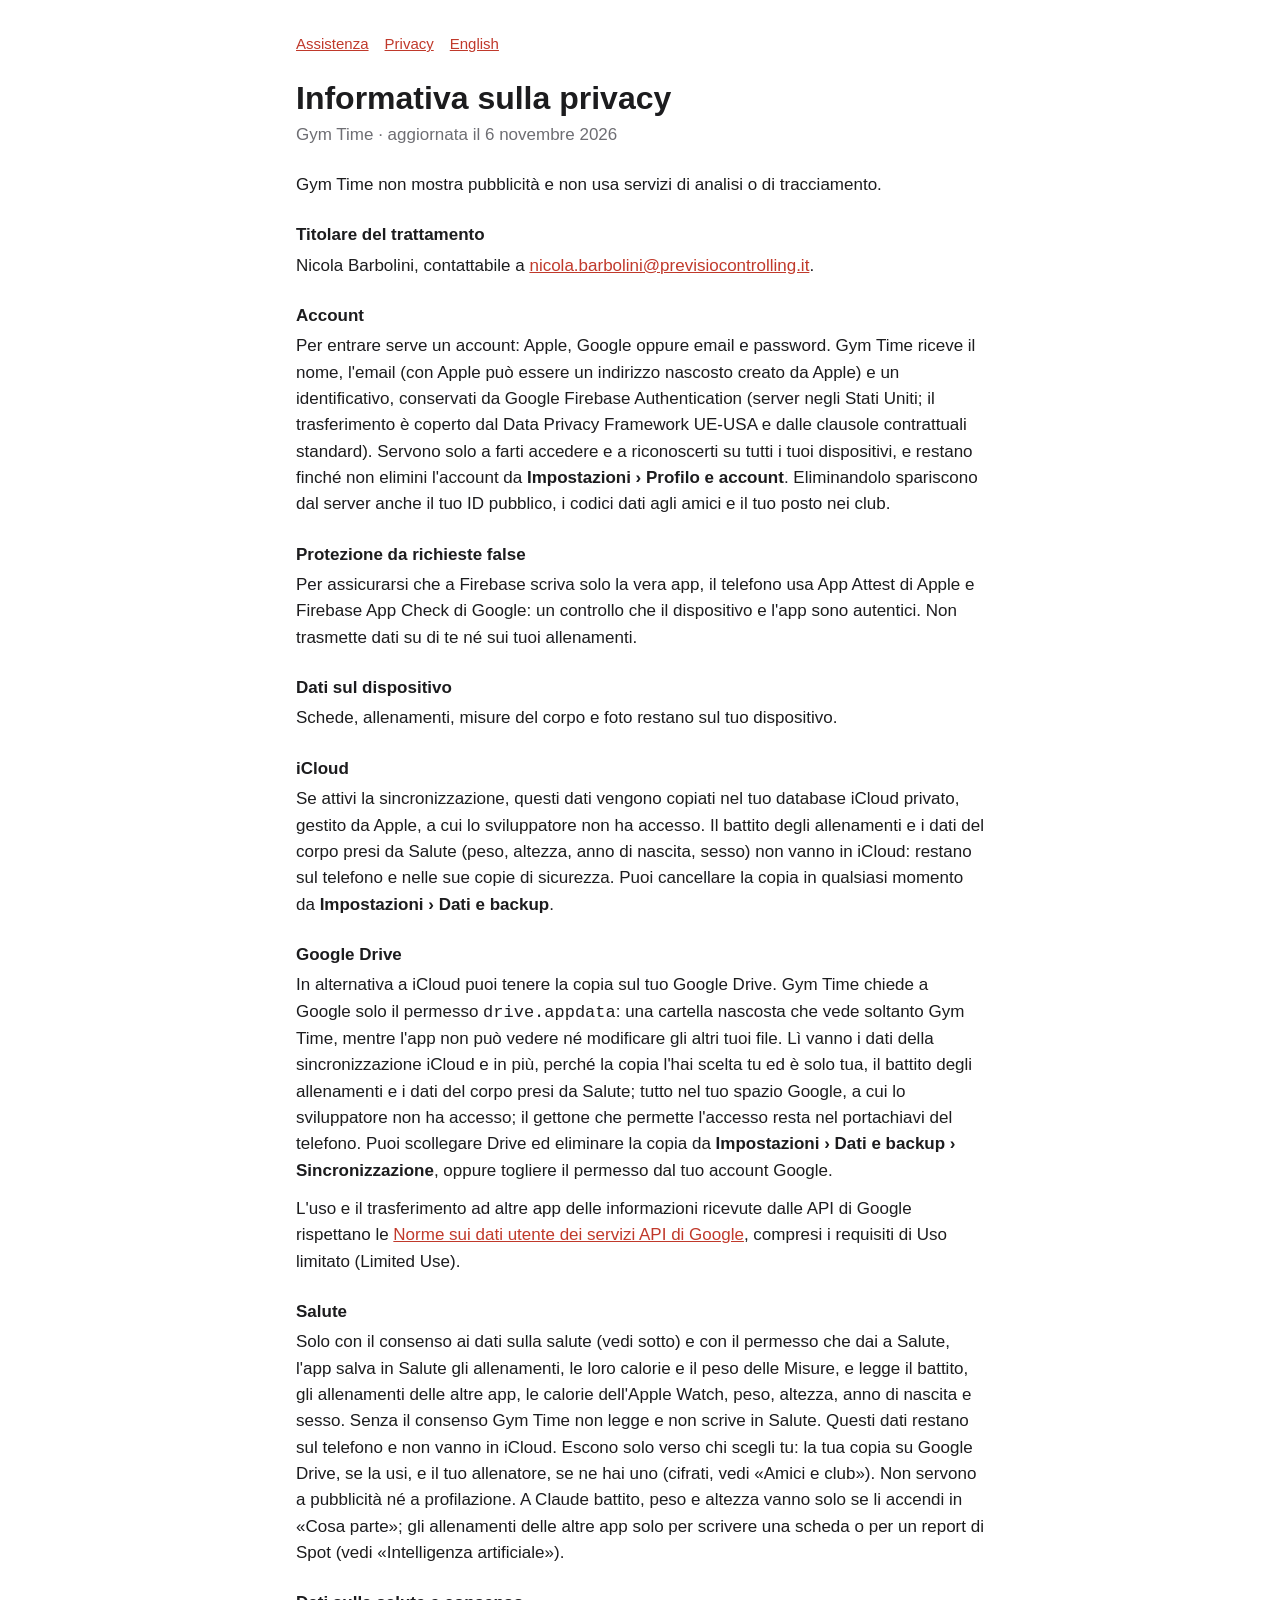
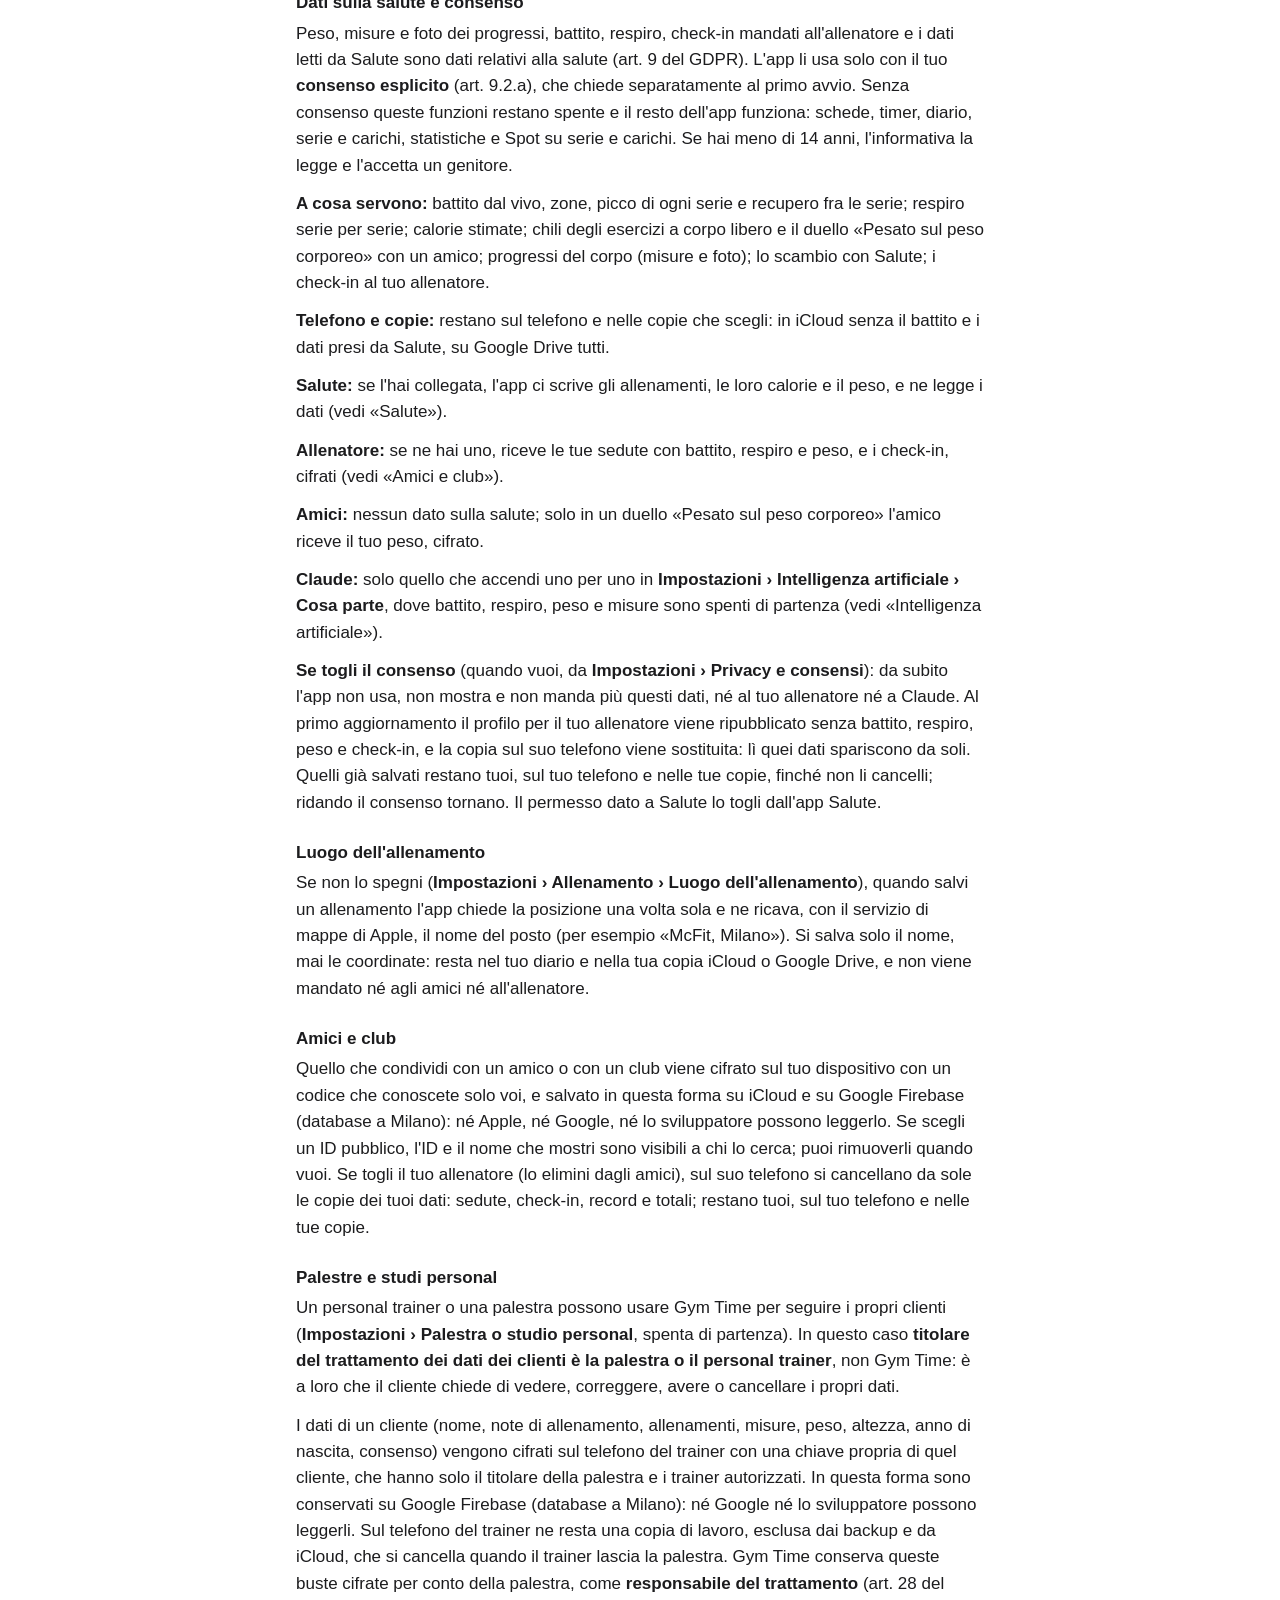
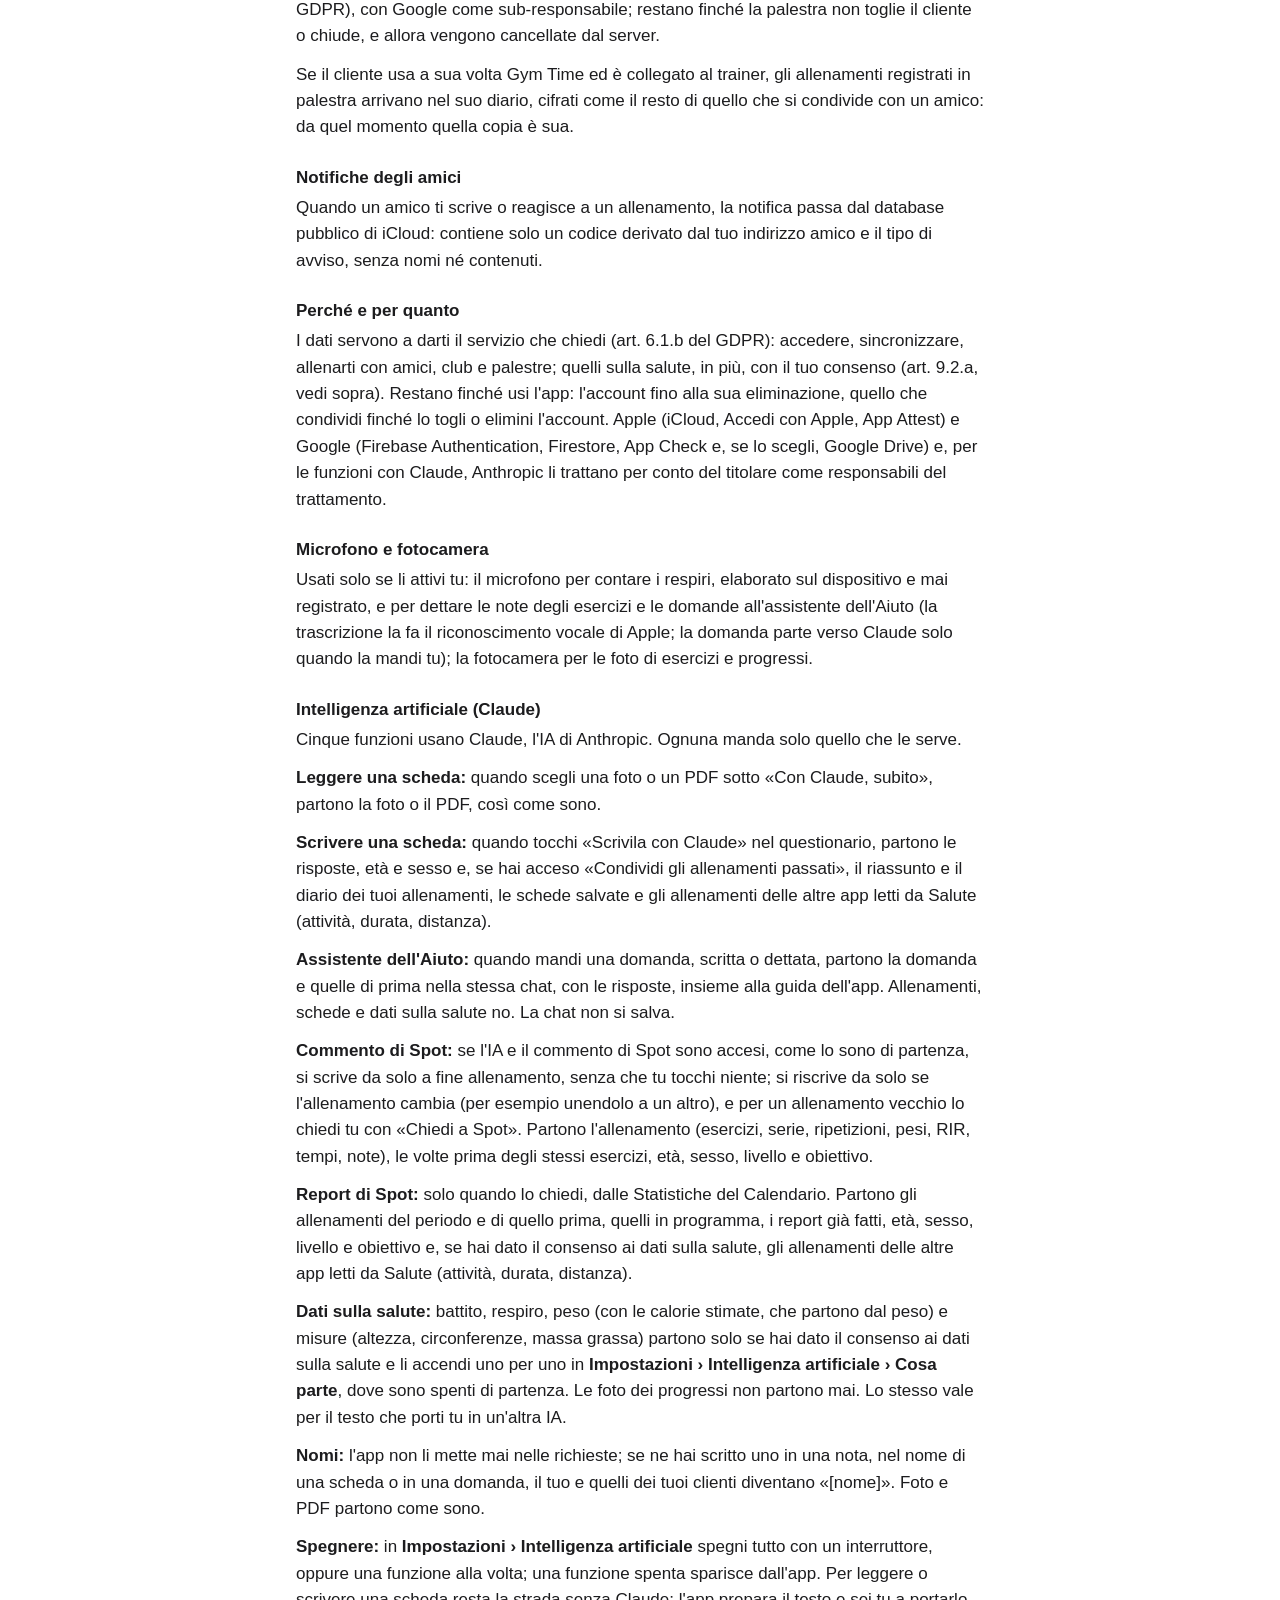
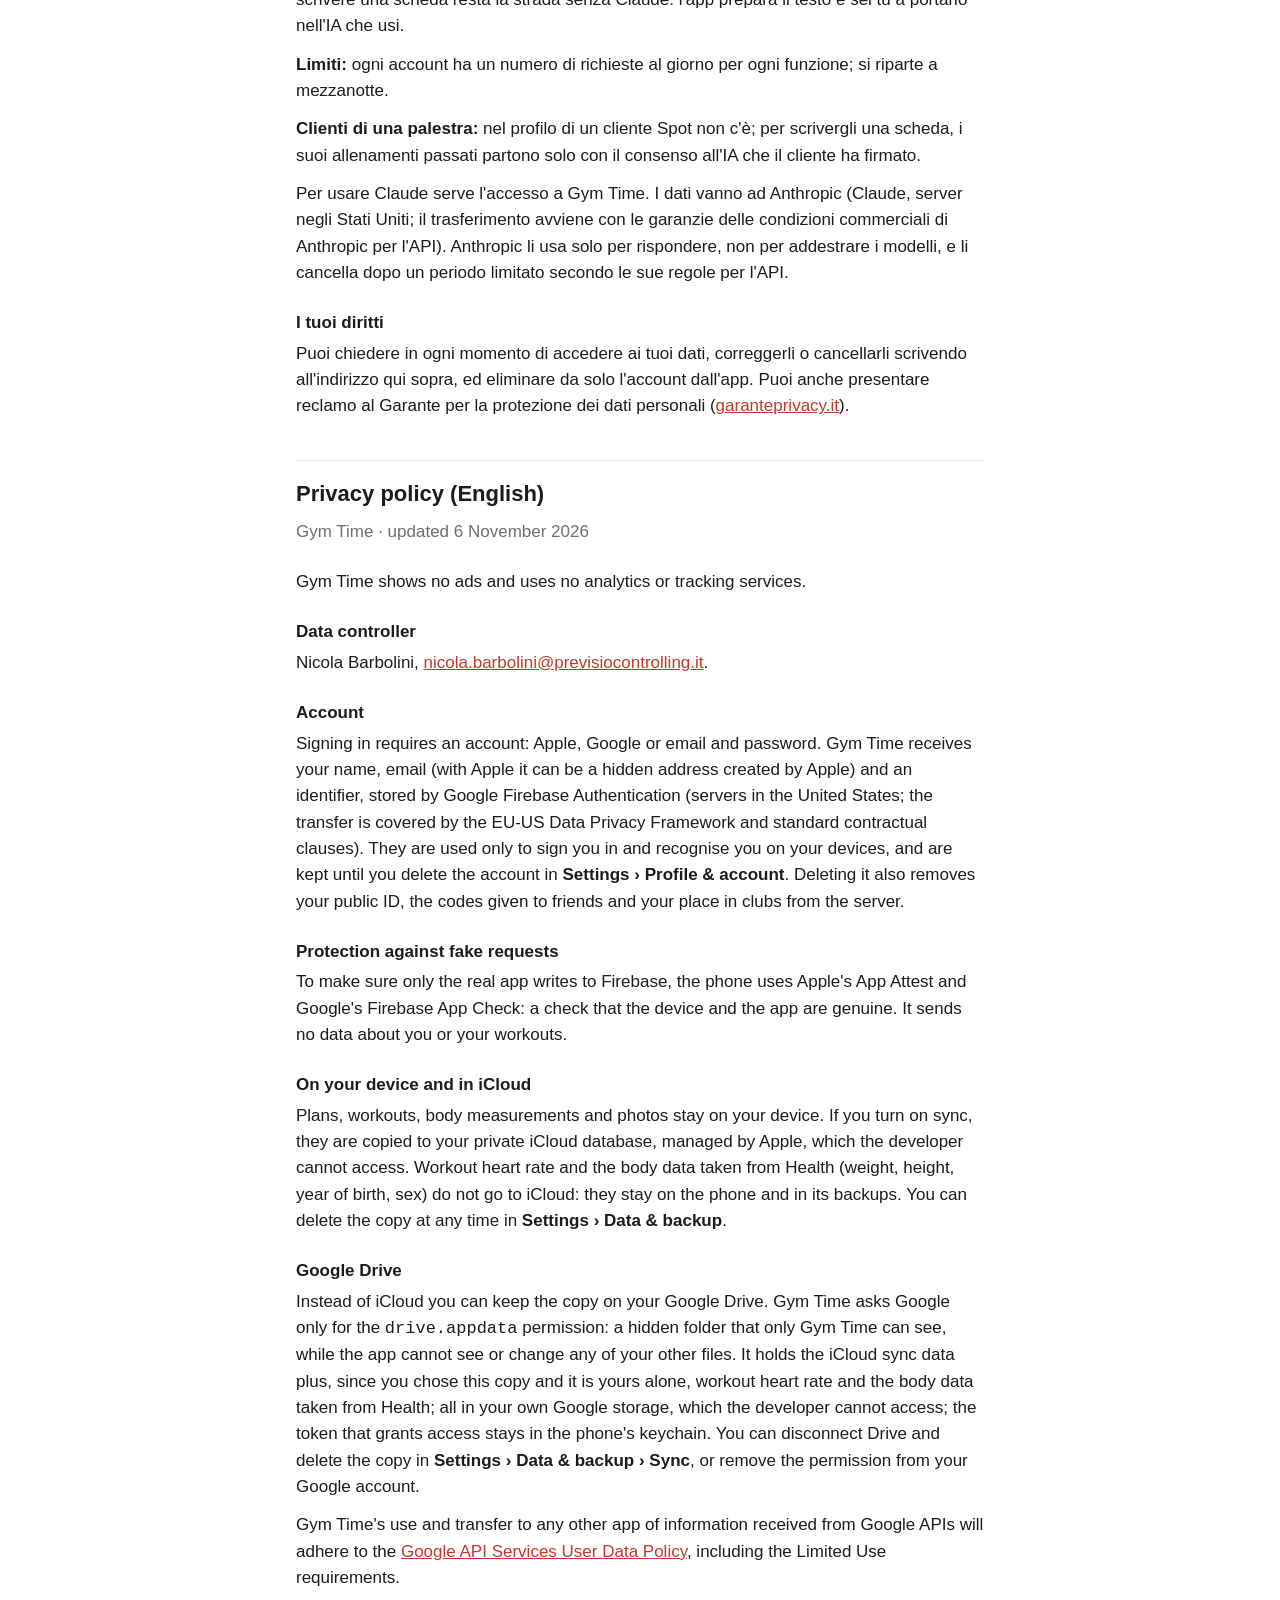
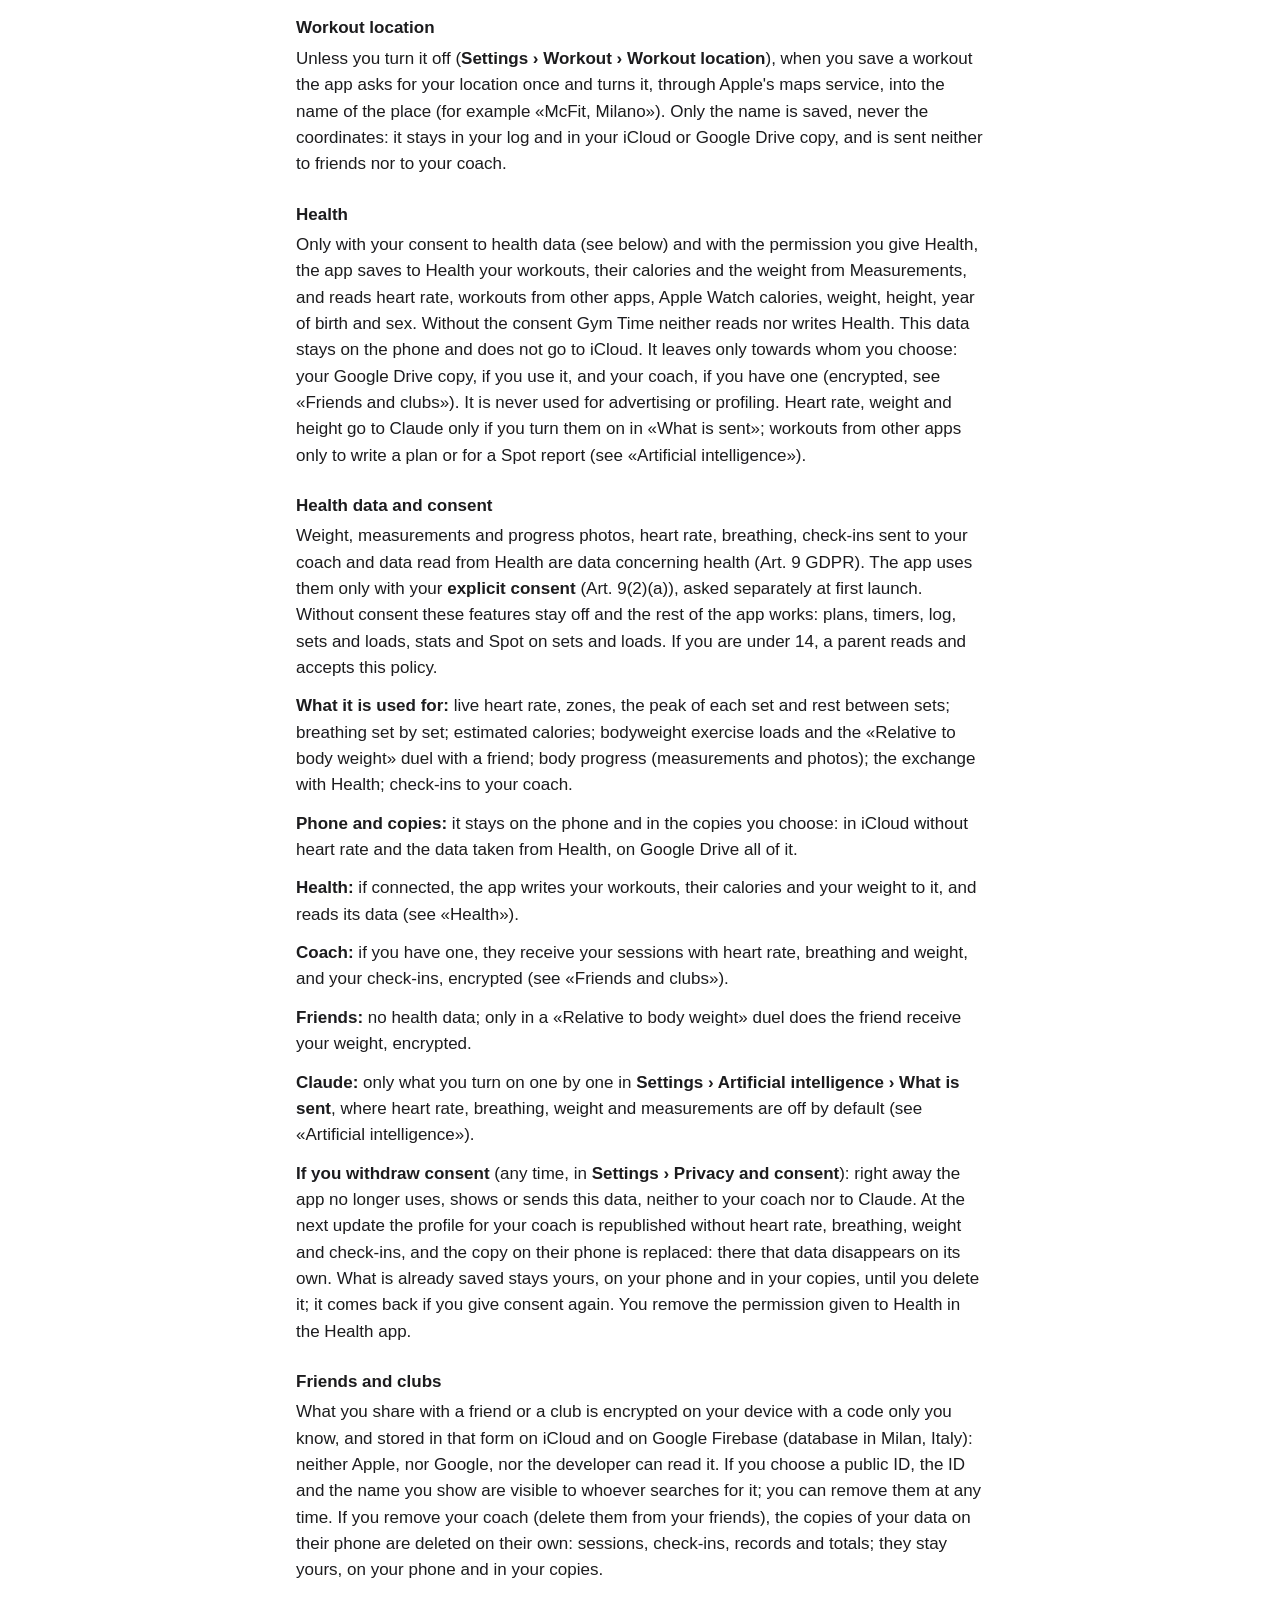
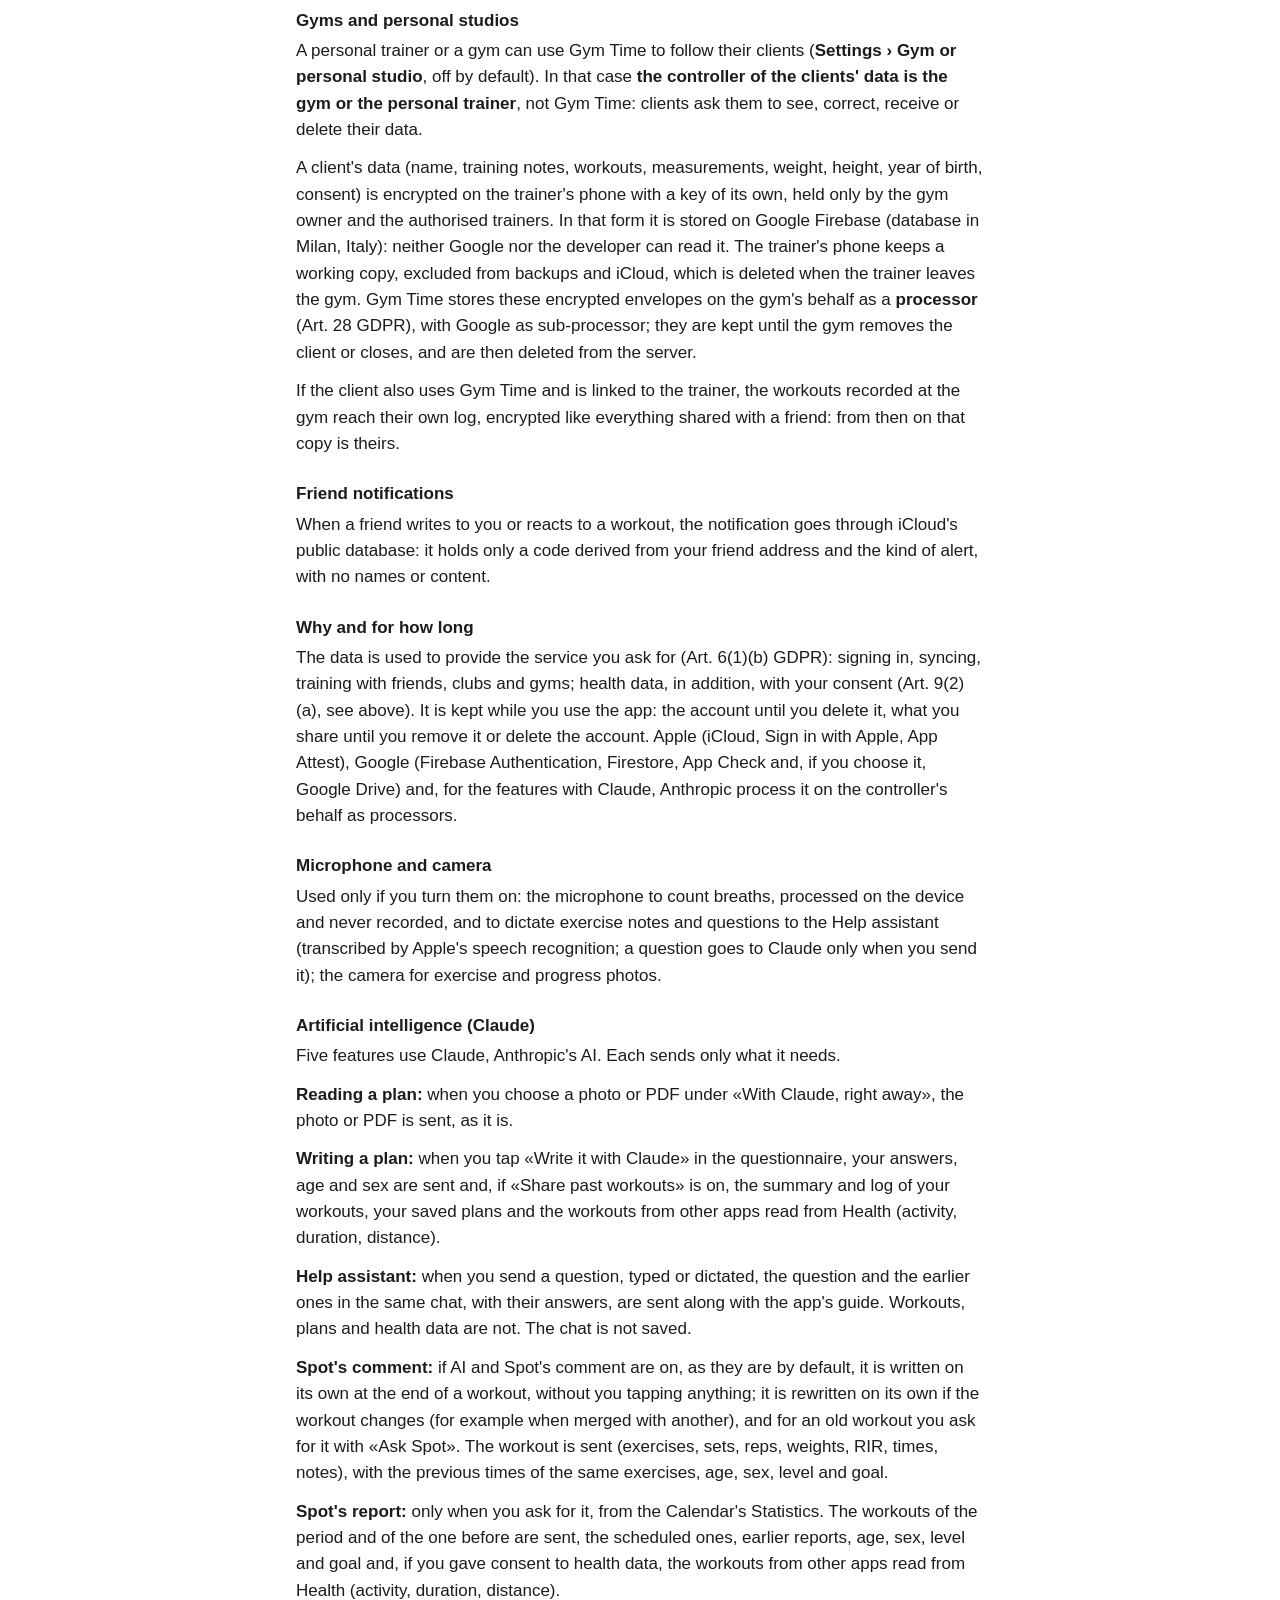
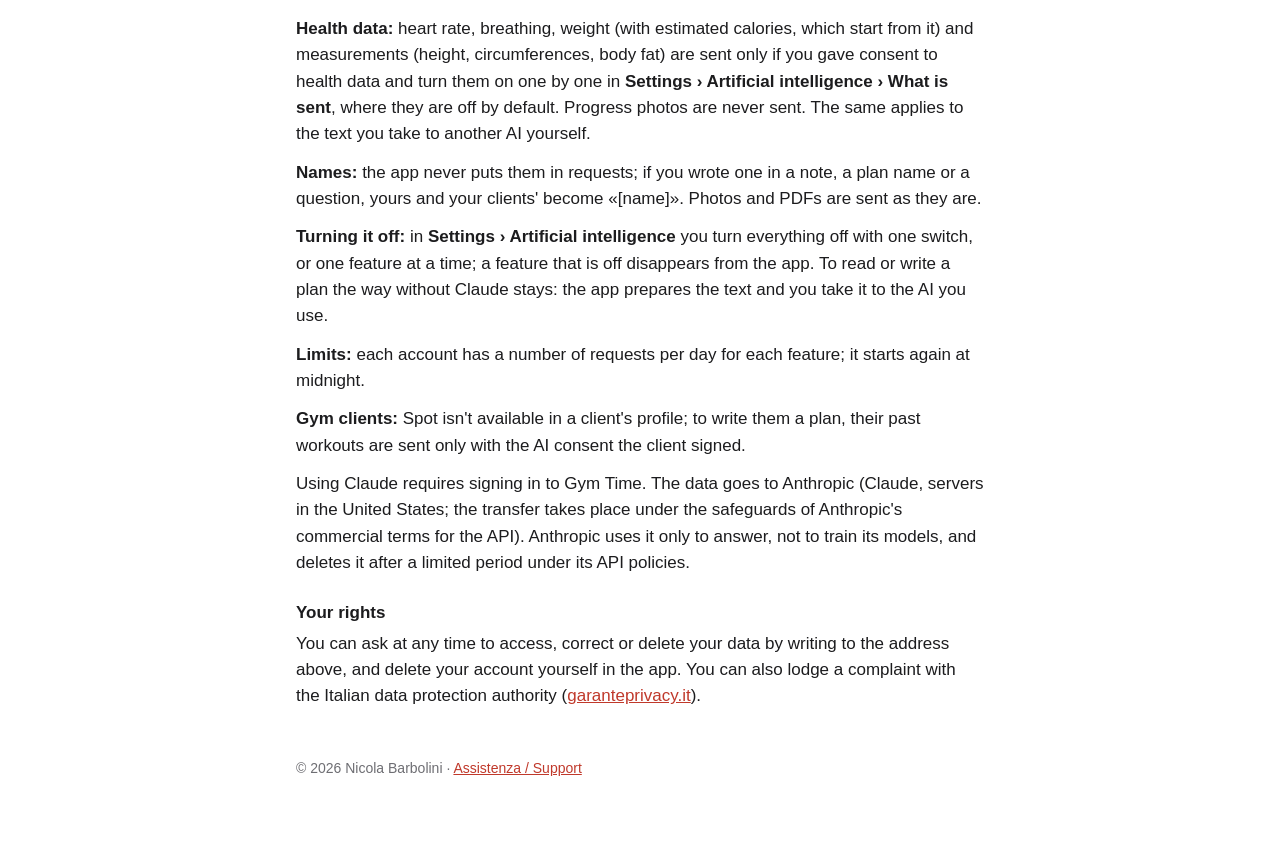
==== privacy.html @ 29469746 "Privacy e consensi chiari: a cosa servono i dati sulla salute, dove vanno, cosa si perde - Sotto «Ac" ====
<!doctype html>
<html lang="it">
<head>
<meta charset="utf-8">
<meta name="viewport" content="width=device-width, initial-scale=1">
<title>Gym Time · Privacy</title>
<link rel="stylesheet" href="stile.css">
</head>
<body>
<main>
<nav><a href="index.html">Assistenza</a><a href="privacy.html">Privacy</a><a href="#english">English</a></nav>
<h1>Informativa sulla privacy</h1>
<p class="sotto">Gym Time · aggiornata il 6 novembre 2026</p>

<p>Gym Time non mostra pubblicità e non usa servizi di analisi o di tracciamento.</p>

<h3>Titolare del trattamento</h3>
<p>Nicola Barbolini, contattabile a
<a href="mailto:nicola.barbolini@previsiocontrolling.it">nicola.barbolini@previsiocontrolling.it</a>.</p>

<h3>Account</h3>
<p>Per entrare serve un account: Apple, Google oppure email e password. Gym Time riceve il nome,
l'email (con Apple può essere un indirizzo nascosto creato da Apple) e un identificativo, conservati da
Google Firebase Authentication (server negli Stati Uniti; il trasferimento è coperto dal Data Privacy
Framework UE-USA e dalle clausole contrattuali standard). Servono solo a farti accedere e a
riconoscerti su tutti i tuoi dispositivi, e restano finché non elimini l'account da
<strong>Impostazioni › Profilo e account</strong>. Eliminandolo spariscono dal server anche il tuo
ID pubblico, i codici dati agli amici e il tuo posto nei club.</p>

<h3>Protezione da richieste false</h3>
<p>Per assicurarsi che a Firebase scriva solo la vera app, il telefono usa App Attest di Apple e
Firebase App Check di Google: un controllo che il dispositivo e l'app sono autentici. Non trasmette
dati su di te né sui tuoi allenamenti.</p>

<h3>Dati sul dispositivo</h3>
<p>Schede, allenamenti, misure del corpo e foto restano sul tuo dispositivo.</p>

<h3>iCloud</h3>
<p>Se attivi la sincronizzazione, questi dati vengono copiati nel tuo database iCloud privato, gestito
da Apple, a cui lo sviluppatore non ha accesso. Il battito degli allenamenti e i dati del corpo presi
da Salute (peso, altezza, anno di nascita, sesso) non vanno in iCloud: restano sul telefono e nelle sue
copie di sicurezza. Puoi cancellare la copia in qualsiasi momento da
<strong>Impostazioni › Dati e backup</strong>.</p>

<h3>Google Drive</h3>
<p>In alternativa a iCloud puoi tenere la copia sul tuo Google Drive. Gym Time chiede a Google solo il
permesso <code>drive.appdata</code>: una cartella nascosta che vede soltanto Gym Time, mentre l'app non
può vedere né modificare gli altri tuoi file. Lì vanno i dati della sincronizzazione iCloud e in più,
perché la copia l'hai scelta tu ed è solo tua, il battito degli allenamenti e i dati del corpo presi da
Salute; tutto nel tuo spazio Google, a cui lo sviluppatore non ha accesso; il gettone che permette l'accesso resta nel
portachiavi del telefono. Puoi scollegare Drive ed eliminare la copia da
<strong>Impostazioni › Dati e backup › Sincronizzazione</strong>, oppure togliere il permesso dal tuo
account Google.</p>
<p>L'uso e il trasferimento ad altre app delle informazioni ricevute dalle API di Google rispettano le
<a href="https://developers.google.com/terms/api-services-user-data-policy">Norme sui dati utente dei
servizi API di Google</a>, compresi i requisiti di Uso limitato (Limited Use).</p>

<h3>Salute</h3>
<p>Solo con il consenso ai dati sulla salute (vedi sotto) e con il permesso che dai a Salute, l'app
salva in Salute gli allenamenti, le loro calorie e il peso delle Misure, e legge il battito, gli
allenamenti delle altre app, le calorie dell'Apple Watch, peso, altezza, anno di nascita e sesso. Senza
il consenso Gym Time non legge e non scrive in Salute. Questi dati restano sul telefono e non vanno in
iCloud. Escono solo verso chi scegli tu: la tua copia su Google Drive, se la usi, e il tuo allenatore,
se ne hai uno (cifrati, vedi «Amici e club»). Non servono a pubblicità né a profilazione. A Claude
battito, peso e altezza vanno solo se li accendi in «Cosa parte»; gli allenamenti delle altre app solo
per scrivere una scheda o per un report di Spot (vedi «Intelligenza artificiale»).</p>

<h3>Dati sulla salute e consenso</h3>
<p>Peso, misure e foto dei progressi, battito, respiro, check-in mandati all'allenatore e i dati letti
da Salute sono dati relativi alla salute (art. 9 del GDPR). L'app li usa solo con il tuo
<strong>consenso esplicito</strong> (art. 9.2.a), che chiede separatamente al primo avvio. Senza
consenso queste funzioni restano spente e il resto dell'app funziona: schede, timer, diario, serie e
carichi, statistiche e Spot su serie e carichi. Se hai meno di 14 anni, l'informativa la legge e
l'accetta un genitore.</p>
<p><strong>A cosa servono:</strong> battito dal vivo, zone, picco di ogni serie e recupero fra le serie;
respiro serie per serie; calorie stimate; chili degli esercizi a corpo libero e il duello «Pesato sul
peso corporeo» con un amico; progressi del corpo (misure e foto); lo scambio con Salute; i check-in al
tuo allenatore.</p>
<p><strong>Telefono e copie:</strong> restano sul telefono e nelle copie che scegli: in iCloud senza il
battito e i dati presi da Salute, su Google Drive tutti.</p>
<p><strong>Salute:</strong> se l'hai collegata, l'app ci scrive gli allenamenti, le loro calorie e il
peso, e ne legge i dati (vedi «Salute»).</p>
<p><strong>Allenatore:</strong> se ne hai uno, riceve le tue sedute con battito, respiro e peso, e i
check-in, cifrati (vedi «Amici e club»).</p>
<p><strong>Amici:</strong> nessun dato sulla salute; solo in un duello «Pesato sul peso corporeo»
l'amico riceve il tuo peso, cifrato.</p>
<p><strong>Claude:</strong> solo quello che accendi uno per uno in <strong>Impostazioni › Intelligenza
artificiale › Cosa parte</strong>, dove battito, respiro, peso e misure sono spenti di partenza (vedi
«Intelligenza artificiale»).</p>
<p><strong>Se togli il consenso</strong> (quando vuoi, da <strong>Impostazioni › Privacy e
consensi</strong>): da subito l'app non usa, non mostra e non manda più questi dati, né al tuo
allenatore né a Claude. Al primo aggiornamento il profilo per il tuo allenatore viene ripubblicato
senza battito, respiro, peso e check-in, e la copia sul suo telefono viene sostituita: lì quei dati
spariscono da soli. Quelli già salvati restano tuoi, sul tuo telefono e nelle tue copie, finché non li
cancelli; ridando il consenso tornano. Il permesso dato a Salute lo togli dall'app Salute.</p>

<h3>Luogo dell'allenamento</h3>
<p>Se non lo spegni (<strong>Impostazioni › Allenamento › Luogo dell'allenamento</strong>), quando
salvi un allenamento l'app chiede la posizione una volta sola e ne ricava, con il servizio di mappe di
Apple, il nome del posto (per esempio «McFit, Milano»). Si salva solo il nome, mai le coordinate: resta
nel tuo diario e nella tua copia iCloud o Google Drive, e non viene mandato né agli amici né
all'allenatore.</p>

<h3>Amici e club</h3>
<p>Quello che condividi con un amico o con un club viene cifrato sul tuo dispositivo con un codice che
conoscete solo voi, e salvato in questa forma su iCloud e su Google Firebase (database a Milano): né
Apple, né Google, né lo sviluppatore possono leggerlo. Se scegli un ID pubblico, l'ID e il nome che
mostri sono visibili a chi lo cerca; puoi rimuoverli quando vuoi. Se togli il tuo allenatore (lo
elimini dagli amici), sul suo telefono si cancellano da sole le copie dei tuoi dati: sedute, check-in,
record e totali; restano tuoi, sul tuo telefono e nelle tue copie.</p>

<h3>Palestre e studi personal</h3>
<p>Un personal trainer o una palestra possono usare Gym Time per seguire i propri clienti
(<strong>Impostazioni › Palestra o studio personal</strong>, spenta di partenza). In questo caso
<strong>titolare del trattamento dei dati dei clienti è la palestra o il personal trainer</strong>, non
Gym Time: è a loro che il cliente chiede di vedere, correggere, avere o cancellare i propri dati.</p>
<p>I dati di un cliente (nome, note di allenamento, allenamenti, misure, peso, altezza, anno di nascita,
consenso) vengono cifrati sul telefono del trainer con una chiave propria di quel cliente, che hanno solo
il titolare della palestra e i trainer autorizzati. In questa forma sono conservati su Google Firebase
(database a Milano): né Google né lo sviluppatore possono leggerli. Sul telefono del trainer ne resta una
copia di lavoro, esclusa dai backup e da iCloud, che si cancella quando il trainer lascia la palestra.
Gym Time conserva queste buste cifrate per conto della palestra, come <strong>responsabile del
trattamento</strong> (art. 28 del GDPR), con Google come sub-responsabile; restano finché la palestra non
toglie il cliente o chiude, e allora vengono cancellate dal server.</p>
<p>Se il cliente usa a sua volta Gym Time ed è collegato al trainer, gli allenamenti registrati in
palestra arrivano nel suo diario, cifrati come il resto di quello che si condivide con un amico: da quel
momento quella copia è sua.</p>

<h3>Notifiche degli amici</h3>
<p>Quando un amico ti scrive o reagisce a un allenamento, la notifica passa dal database pubblico di
iCloud: contiene solo un codice derivato dal tuo indirizzo amico e il tipo di avviso, senza nomi né
contenuti.</p>

<h3>Perché e per quanto</h3>
<p>I dati servono a darti il servizio che chiedi (art. 6.1.b del GDPR): accedere, sincronizzare,
allenarti con amici, club e palestre; quelli sulla salute, in più, con il tuo consenso (art. 9.2.a, vedi
sopra). Restano finché usi l'app: l'account fino alla sua eliminazione, quello
che condividi finché lo togli o elimini l'account. Apple (iCloud, Accedi con Apple, App Attest) e
Google (Firebase Authentication, Firestore, App Check e, se lo scegli, Google Drive) e, per le funzioni
con Claude, Anthropic li trattano per conto del titolare come responsabili del trattamento.</p>

<h3>Microfono e fotocamera</h3>
<p>Usati solo se li attivi tu: il microfono per contare i respiri, elaborato sul dispositivo e mai
registrato, e per dettare le note degli esercizi e le domande all'assistente dell'Aiuto (la trascrizione la fa il
riconoscimento vocale di Apple; la domanda parte verso Claude solo quando la mandi tu);
la fotocamera per le foto di esercizi e progressi.</p>

<h3>Intelligenza artificiale (Claude)</h3>
<p>Cinque funzioni usano Claude, l'IA di Anthropic. Ognuna manda solo quello che le serve.</p>
<p><strong>Leggere una scheda:</strong> quando scegli una foto o un PDF sotto «Con Claude, subito»,
partono la foto o il PDF, così come sono.</p>
<p><strong>Scrivere una scheda:</strong> quando tocchi «Scrivila con Claude» nel questionario, partono le
risposte, età e sesso e, se hai acceso «Condividi gli allenamenti passati», il riassunto e il diario dei
tuoi allenamenti, le schede salvate e gli allenamenti delle altre app letti da Salute (attività, durata,
distanza).</p>
<p><strong>Assistente dell'Aiuto:</strong> quando mandi una domanda, scritta o dettata, partono la
domanda e quelle di prima nella stessa chat, con le risposte, insieme alla guida dell'app. Allenamenti,
schede e dati sulla salute no. La chat non si salva.</p>
<p><strong>Commento di Spot:</strong> se l'IA e il commento di Spot sono accesi, come lo sono di partenza,
si scrive da solo a fine allenamento, senza che tu tocchi niente; si riscrive da solo se l'allenamento
cambia (per esempio unendolo a un altro), e per un allenamento vecchio lo chiedi tu con «Chiedi a
Spot». Partono l'allenamento (esercizi, serie, ripetizioni, pesi, RIR, tempi, note), le volte prima
degli stessi esercizi, età, sesso, livello e obiettivo.</p>
<p><strong>Report di Spot:</strong> solo quando lo chiedi, dalle Statistiche del Calendario. Partono gli
allenamenti del periodo e di quello prima, quelli in programma, i report già fatti, età, sesso, livello
e obiettivo e, se hai dato il consenso ai dati sulla salute, gli allenamenti delle altre app letti da
Salute (attività, durata, distanza).</p>
<p><strong>Dati sulla salute:</strong> battito, respiro, peso (con le calorie stimate, che partono dal
peso) e misure (altezza, circonferenze, massa grassa) partono solo se hai dato il consenso ai dati sulla
salute e li accendi uno per uno in <strong>Impostazioni › Intelligenza artificiale › Cosa
parte</strong>, dove sono spenti di partenza. Le foto dei progressi non partono mai. Lo stesso vale per il testo
che porti tu in un'altra IA.</p>
<p><strong>Nomi:</strong> l'app non li mette mai nelle richieste; se ne hai scritto uno in una nota, nel
nome di una scheda o in una domanda, il tuo e quelli dei tuoi clienti diventano «[nome]». Foto e PDF
partono come sono.</p>
<p><strong>Spegnere:</strong> in <strong>Impostazioni › Intelligenza artificiale</strong> spegni tutto
con un interruttore, oppure una funzione alla volta; una funzione spenta sparisce dall'app. Per leggere
o scrivere una scheda resta la strada senza Claude: l'app prepara il testo e sei tu a portarlo nell'IA
che usi.</p>
<p><strong>Limiti:</strong> ogni account ha un numero di richieste al giorno per ogni funzione; si
riparte a mezzanotte.</p>
<p><strong>Clienti di una palestra:</strong> nel profilo di un cliente Spot non c'è; per scrivergli una
scheda, i suoi allenamenti passati partono solo con il consenso all'IA che il cliente ha firmato.</p>
<p>Per usare Claude serve l'accesso a Gym Time. I dati vanno ad Anthropic (Claude, server negli Stati
Uniti; il trasferimento avviene con le garanzie delle condizioni commerciali di Anthropic per l'API).
Anthropic li usa solo per rispondere, non per addestrare i modelli, e li cancella dopo un periodo
limitato secondo le sue regole per l'API.</p>

<h3>I tuoi diritti</h3>
<p>Puoi chiedere in ogni momento di accedere ai tuoi dati, correggerli o cancellarli scrivendo
all'indirizzo qui sopra, ed eliminare da solo l'account dall'app. Puoi anche presentare reclamo al
Garante per la protezione dei dati personali (<a href="https://www.garanteprivacy.it">garanteprivacy.it</a>).</p>

<h2 id="english">Privacy policy (English)</h2>
<p class="sotto">Gym Time · updated 6 November 2026</p>
<p>Gym Time shows no ads and uses no analytics or tracking services.</p>
<h3>Data controller</h3>
<p>Nicola Barbolini, <a href="mailto:nicola.barbolini@previsiocontrolling.it">nicola.barbolini@previsiocontrolling.it</a>.</p>
<h3>Account</h3>
<p>Signing in requires an account: Apple, Google or email and password. Gym Time receives your name,
email (with Apple it can be a hidden address created by Apple) and an identifier, stored by Google
Firebase Authentication (servers in the United States; the transfer is covered by the EU-US Data
Privacy Framework and standard contractual clauses). They are used only to sign you in and recognise
you on your devices, and are kept until you delete the account in <strong>Settings › Profile &amp;
account</strong>. Deleting it also removes your public ID, the codes given to friends and your place in
clubs from the server.</p>
<h3>Protection against fake requests</h3>
<p>To make sure only the real app writes to Firebase, the phone uses Apple's App Attest and Google's
Firebase App Check: a check that the device and the app are genuine. It sends no data about you or
your workouts.</p>
<h3>On your device and in iCloud</h3>
<p>Plans, workouts, body measurements and photos stay on your device. If you turn on sync, they are
copied to your private iCloud database, managed by Apple, which the developer cannot access. Workout
heart rate and the body data taken from Health (weight, height, year of birth, sex) do not go to
iCloud: they stay on the phone and in its backups. You can delete the copy at any time in
<strong>Settings › Data &amp; backup</strong>.</p>
<h3>Google Drive</h3>
<p>Instead of iCloud you can keep the copy on your Google Drive. Gym Time asks Google only for the
<code>drive.appdata</code> permission: a hidden folder that only Gym Time can see, while the app cannot
see or change any of your other files. It holds the iCloud sync data plus, since you chose this copy
and it is yours alone, workout heart rate and the body data taken from Health; all in your own Google
storage, which the developer cannot access; the token that grants access stays in the phone's keychain.
You can disconnect Drive and delete the copy in <strong>Settings › Data &amp; backup › Sync</strong>, or
remove the permission from your Google account.</p>
<p>Gym Time's use and transfer to any other app of information received from Google APIs will adhere to
the <a href="https://developers.google.com/terms/api-services-user-data-policy">Google API Services User
Data Policy</a>, including the Limited Use requirements.</p>
<h3>Workout location</h3>
<p>Unless you turn it off (<strong>Settings › Workout › Workout location</strong>), when you save a
workout the app asks for your location once and turns it, through Apple's maps service, into the name of
the place (for example «McFit, Milano»). Only the name is saved, never the coordinates: it stays in your
log and in your iCloud or Google Drive copy, and is sent neither to friends nor to your coach.</p>
<h3>Health</h3>
<p>Only with your consent to health data (see below) and with the permission you give Health, the app
saves to Health your workouts, their calories and the weight from Measurements, and reads heart rate,
workouts from other apps, Apple Watch calories, weight, height, year of birth and sex. Without the
consent Gym Time neither reads nor writes Health. This data stays on the phone and does not go to
iCloud. It leaves only towards whom you choose: your Google Drive copy, if you use it, and your coach,
if you have one (encrypted, see «Friends and clubs»). It is never used for advertising or profiling.
Heart rate, weight and height go to Claude only if you turn them on in «What is sent»; workouts from
other apps only to write a plan or for a Spot report (see «Artificial intelligence»).</p>
<h3>Health data and consent</h3>
<p>Weight, measurements and progress photos, heart rate, breathing, check-ins sent to your coach and
data read from Health are data concerning health (Art. 9 GDPR). The app uses them only with your
<strong>explicit consent</strong> (Art. 9(2)(a)), asked separately at first launch. Without consent
these features stay off and the rest of the app works: plans, timers, log, sets and loads, stats and
Spot on sets and loads. If you are under 14, a parent reads and accepts this policy.</p>
<p><strong>What it is used for:</strong> live heart rate, zones, the peak of each set and rest between
sets; breathing set by set; estimated calories; bodyweight exercise loads and the «Relative to body
weight» duel with a friend; body progress (measurements and photos); the exchange with Health;
check-ins to your coach.</p>
<p><strong>Phone and copies:</strong> it stays on the phone and in the copies you choose: in iCloud
without heart rate and the data taken from Health, on Google Drive all of it.</p>
<p><strong>Health:</strong> if connected, the app writes your workouts, their calories and your weight
to it, and reads its data (see «Health»).</p>
<p><strong>Coach:</strong> if you have one, they receive your sessions with heart rate, breathing and
weight, and your check-ins, encrypted (see «Friends and clubs»).</p>
<p><strong>Friends:</strong> no health data; only in a «Relative to body weight» duel does the friend
receive your weight, encrypted.</p>
<p><strong>Claude:</strong> only what you turn on one by one in <strong>Settings › Artificial
intelligence › What is sent</strong>, where heart rate, breathing, weight and measurements are off by
default (see «Artificial intelligence»).</p>
<p><strong>If you withdraw consent</strong> (any time, in <strong>Settings › Privacy and
consent</strong>): right away the app no longer uses, shows or sends this data, neither to your coach
nor to Claude. At the next update the profile for your coach is republished without heart rate,
breathing, weight and check-ins, and the copy on their phone is replaced: there that data disappears on
its own. What is already saved stays yours, on your phone and in your copies, until you delete it; it
comes back if you give consent again. You remove the permission given to Health in the Health app.</p>
<h3>Friends and clubs</h3>
<p>What you share with a friend or a club is encrypted on your device with a code only you know, and
stored in that form on iCloud and on Google Firebase (database in Milan, Italy): neither Apple, nor
Google, nor the developer can read it. If you choose a public ID, the ID and the name you show are
visible to whoever searches for it; you can remove them at any time. If you remove your coach (delete
them from your friends), the copies of your data on their phone are deleted on their own: sessions,
check-ins, records and totals; they stay yours, on your phone and in your copies.</p>
<h3>Gyms and personal studios</h3>
<p>A personal trainer or a gym can use Gym Time to follow their clients (<strong>Settings › Gym or
personal studio</strong>, off by default). In that case <strong>the controller of the clients' data is
the gym or the personal trainer</strong>, not Gym Time: clients ask them to see, correct, receive or
delete their data.</p>
<p>A client's data (name, training notes, workouts, measurements, weight, height, year of birth,
consent) is encrypted on the trainer's phone with a key of its own, held only by the gym owner and the
authorised trainers. In that form it is stored on Google Firebase (database in Milan, Italy): neither
Google nor the developer can read it. The trainer's phone keeps a working copy, excluded from backups and
iCloud, which is deleted when the trainer leaves the gym. Gym Time stores these encrypted envelopes on the
gym's behalf as a <strong>processor</strong> (Art. 28 GDPR), with Google as sub-processor; they are kept
until the gym removes the client or closes, and are then deleted from the server.</p>
<p>If the client also uses Gym Time and is linked to the trainer, the workouts recorded at the gym reach
their own log, encrypted like everything shared with a friend: from then on that copy is theirs.</p>
<h3>Friend notifications</h3>
<p>When a friend writes to you or reacts to a workout, the notification goes through iCloud's public
database: it holds only a code derived from your friend address and the kind of alert, with no names
or content.</p>
<h3>Why and for how long</h3>
<p>The data is used to provide the service you ask for (Art. 6(1)(b) GDPR): signing in, syncing,
training with friends, clubs and gyms; health data, in addition, with your consent (Art. 9(2)(a), see
above). It is kept while you use the app: the account until you delete it,
what you share until you remove it or delete the account. Apple (iCloud, Sign in with Apple, App
Attest), Google (Firebase Authentication, Firestore, App Check and, if you choose it, Google Drive) and,
for the features with Claude, Anthropic process it on the controller's behalf as processors.</p>
<h3>Microphone and camera</h3>
<p>Used only if you turn them on: the microphone to count breaths, processed on the device and never
recorded, and to dictate exercise notes and questions to the Help assistant (transcribed by Apple's
speech recognition; a question goes to Claude only when you send it); the camera for
exercise and progress photos.</p>
<h3>Artificial intelligence (Claude)</h3>
<p>Five features use Claude, Anthropic's AI. Each sends only what it needs.</p>
<p><strong>Reading a plan:</strong> when you choose a photo or PDF under «With Claude, right away», the
photo or PDF is sent, as it is.</p>
<p><strong>Writing a plan:</strong> when you tap «Write it with Claude» in the questionnaire, your
answers, age and sex are sent and, if «Share past workouts» is on, the summary and log of your
workouts, your saved plans and the workouts from other apps read from Health (activity, duration,
distance).</p>
<p><strong>Help assistant:</strong> when you send a question, typed or dictated, the question and the
earlier ones in the same chat, with their answers, are sent along with the app's guide. Workouts, plans
and health data are not. The chat is not saved.</p>
<p><strong>Spot's comment:</strong> if AI and Spot's comment are on, as they are by default, it is
written on its own at the end of a workout, without you tapping anything; it is rewritten on its own
if the workout changes (for example when merged with another), and for an old workout you ask for it
with «Ask Spot». The workout is sent (exercises, sets, reps, weights, RIR, times, notes), with the
previous times of the same exercises, age, sex, level and goal.</p>
<p><strong>Spot's report:</strong> only when you ask for it, from the Calendar's Statistics. The workouts
of the period and of the one before are sent, the scheduled ones, earlier reports, age, sex, level and
goal and, if you gave consent to health data, the workouts from other apps read from Health (activity,
duration, distance).</p>
<p><strong>Health data:</strong> heart rate, breathing, weight (with estimated calories, which start
from it) and measurements (height, circumferences, body fat) are sent only if you gave consent to
health data and turn them on one by one in <strong>Settings › Artificial intelligence › What is
sent</strong>, where they are off by default. Progress photos are never sent. The same applies to the
text you take to another AI yourself.</p>
<p><strong>Names:</strong> the app never puts them in requests; if you wrote one in a note, a plan name
or a question, yours and your clients' become «[name]». Photos and PDFs are sent as they are.</p>
<p><strong>Turning it off:</strong> in <strong>Settings › Artificial intelligence</strong> you turn
everything off with one switch, or one feature at a time; a feature that is off disappears from the
app. To read or write a plan the way without Claude stays: the app prepares the text and you take it to
the AI you use.</p>
<p><strong>Limits:</strong> each account has a number of requests per day for each feature; it starts
again at midnight.</p>
<p><strong>Gym clients:</strong> Spot isn't available in a client's profile; to write them a plan,
their past workouts are sent only with the AI consent the client signed.</p>
<p>Using Claude requires signing in to Gym Time. The data goes to Anthropic (Claude, servers in the
United States; the transfer takes place under the safeguards of Anthropic's commercial terms for the
API). Anthropic uses it only to answer, not to train its models, and deletes it after a limited period
under its API policies.</p>
<h3>Your rights</h3>
<p>You can ask at any time to access, correct or delete your data by writing to the address above, and
delete your account yourself in the app. You can also lodge a complaint with the Italian data
protection authority (<a href="https://www.garanteprivacy.it">garanteprivacy.it</a>).</p>

<footer>© 2026 Nicola Barbolini · <a href="index.html">Assistenza / Support</a></footer>
</main>
</body>
</html>
---- stile.css ----
:root { --fondo: #ffffff; --testo: #1c1c1e; --tenue: #6e6e73; --accento: #c0392b; --riga: #e5e5ea; }
@media (prefers-color-scheme: dark) { :root { --fondo: #000000; --testo: #f2f2f7; --tenue: #a1a1a6; --accento: #ff6b5b; --riga: #2c2c2e; } }
* { box-sizing: border-box; }
body { margin: 0; background: var(--fondo); color: var(--testo); font: 17px/1.55 -apple-system, BlinkMacSystemFont, "Segoe UI", Roboto, sans-serif; }
main { max-width: 720px; margin: 0 auto; padding: 32px 16px 64px; }
h1 { font-size: 32px; line-height: 1.2; margin: 0 0 4px; }
h2 { font-size: 22px; margin: 40px 0 8px; padding-top: 16px; border-top: 1px solid var(--riga); }
h3 { font-size: 17px; margin: 24px 0 4px; }
p, li { margin: 0 0 12px; }
.sotto { color: var(--tenue); margin-bottom: 24px; }
a { color: var(--accento); }
nav { display: flex; gap: 16px; flex-wrap: wrap; margin-bottom: 24px; font-size: 15px; }
footer { color: var(--tenue); font-size: 14px; margin-top: 48px; }
.pulsante { display: inline-block; padding: 12px 22px; border-radius: 12px; background: #e8711a; color: #fff; font-weight: 600; text-decoration: none; }
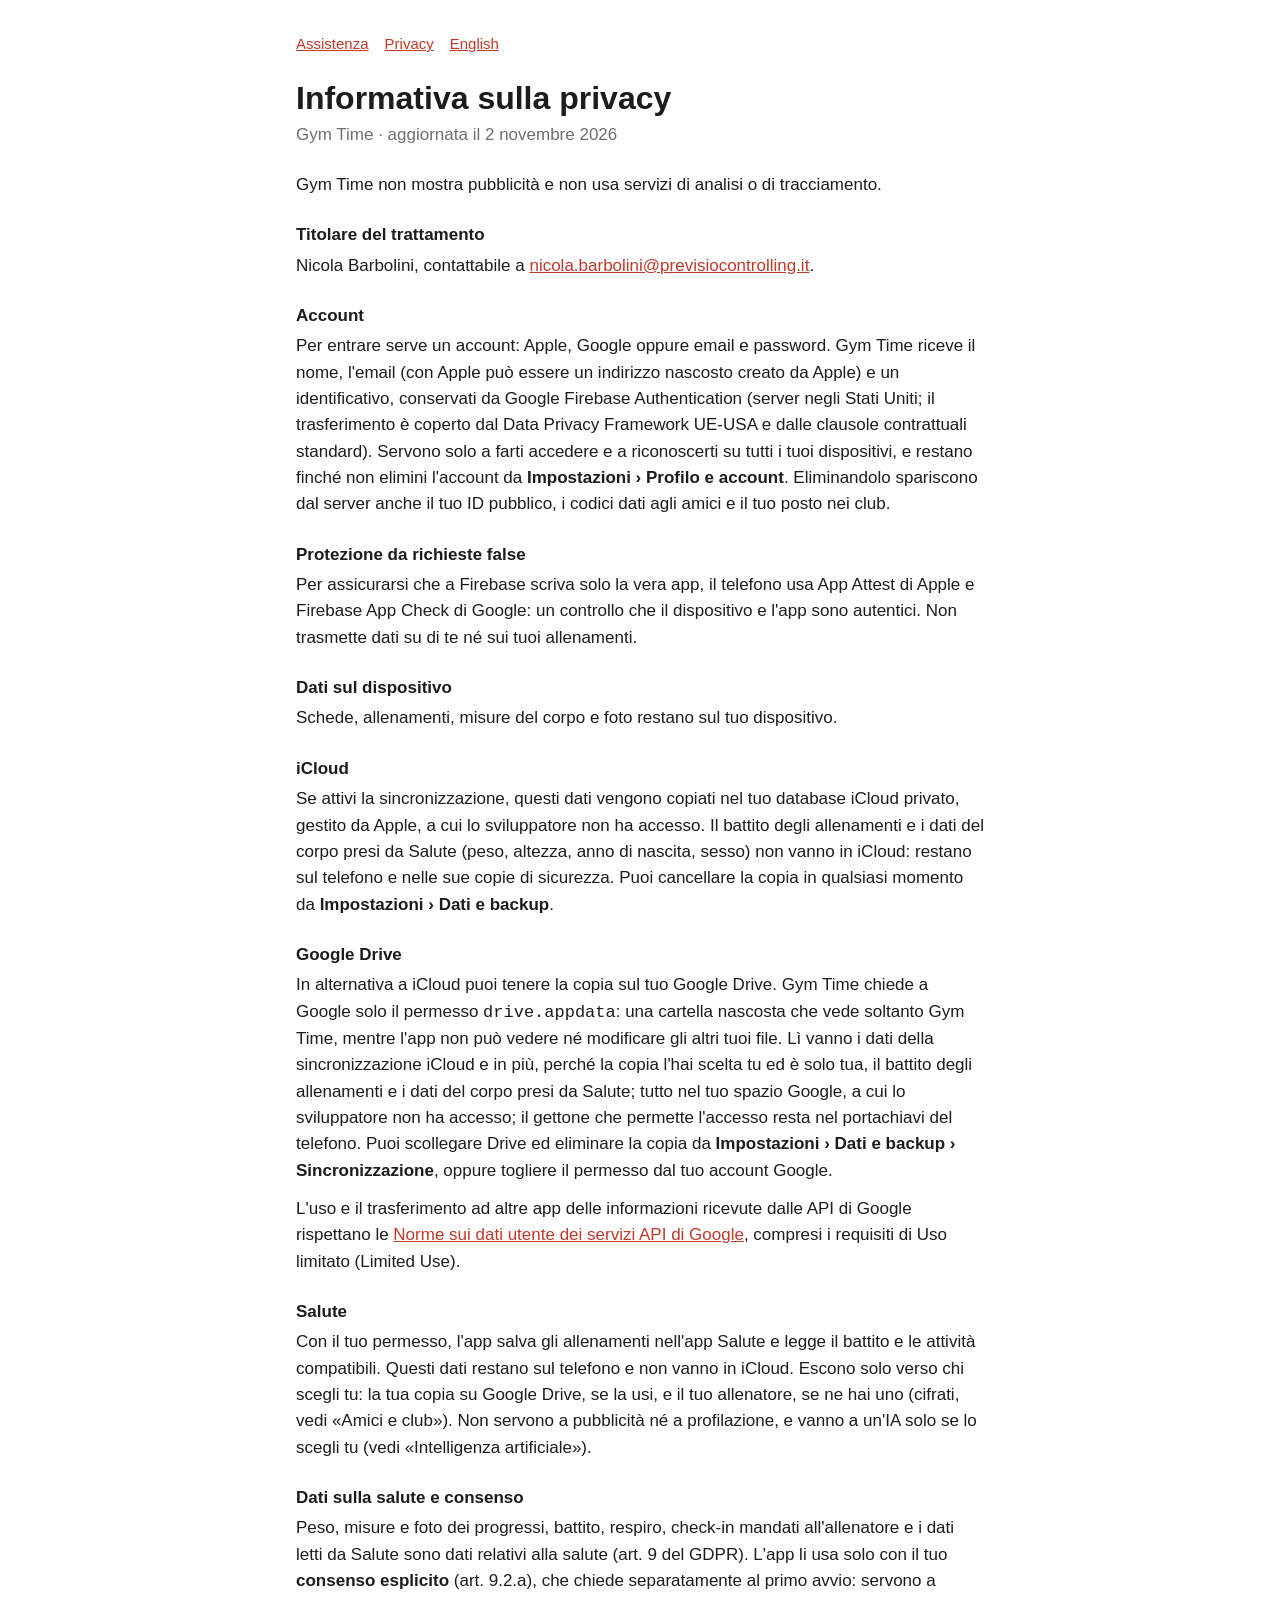
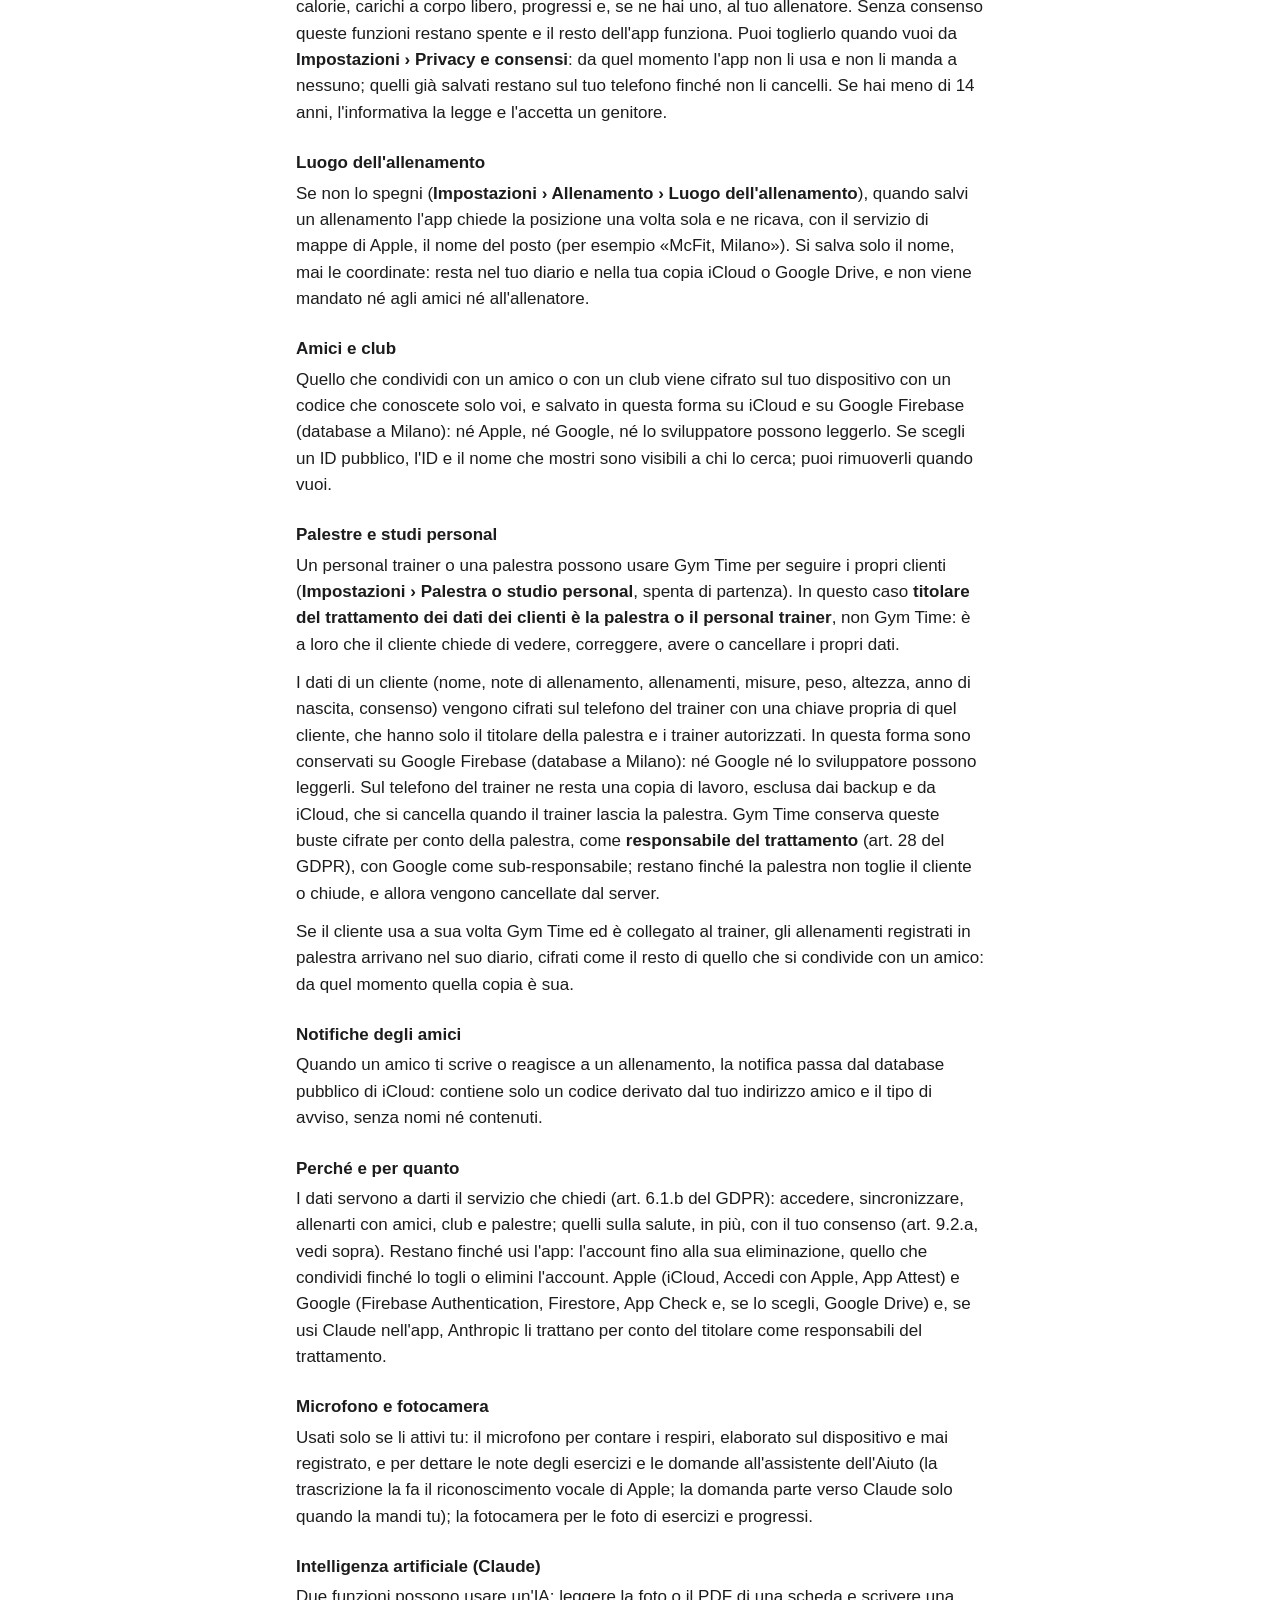
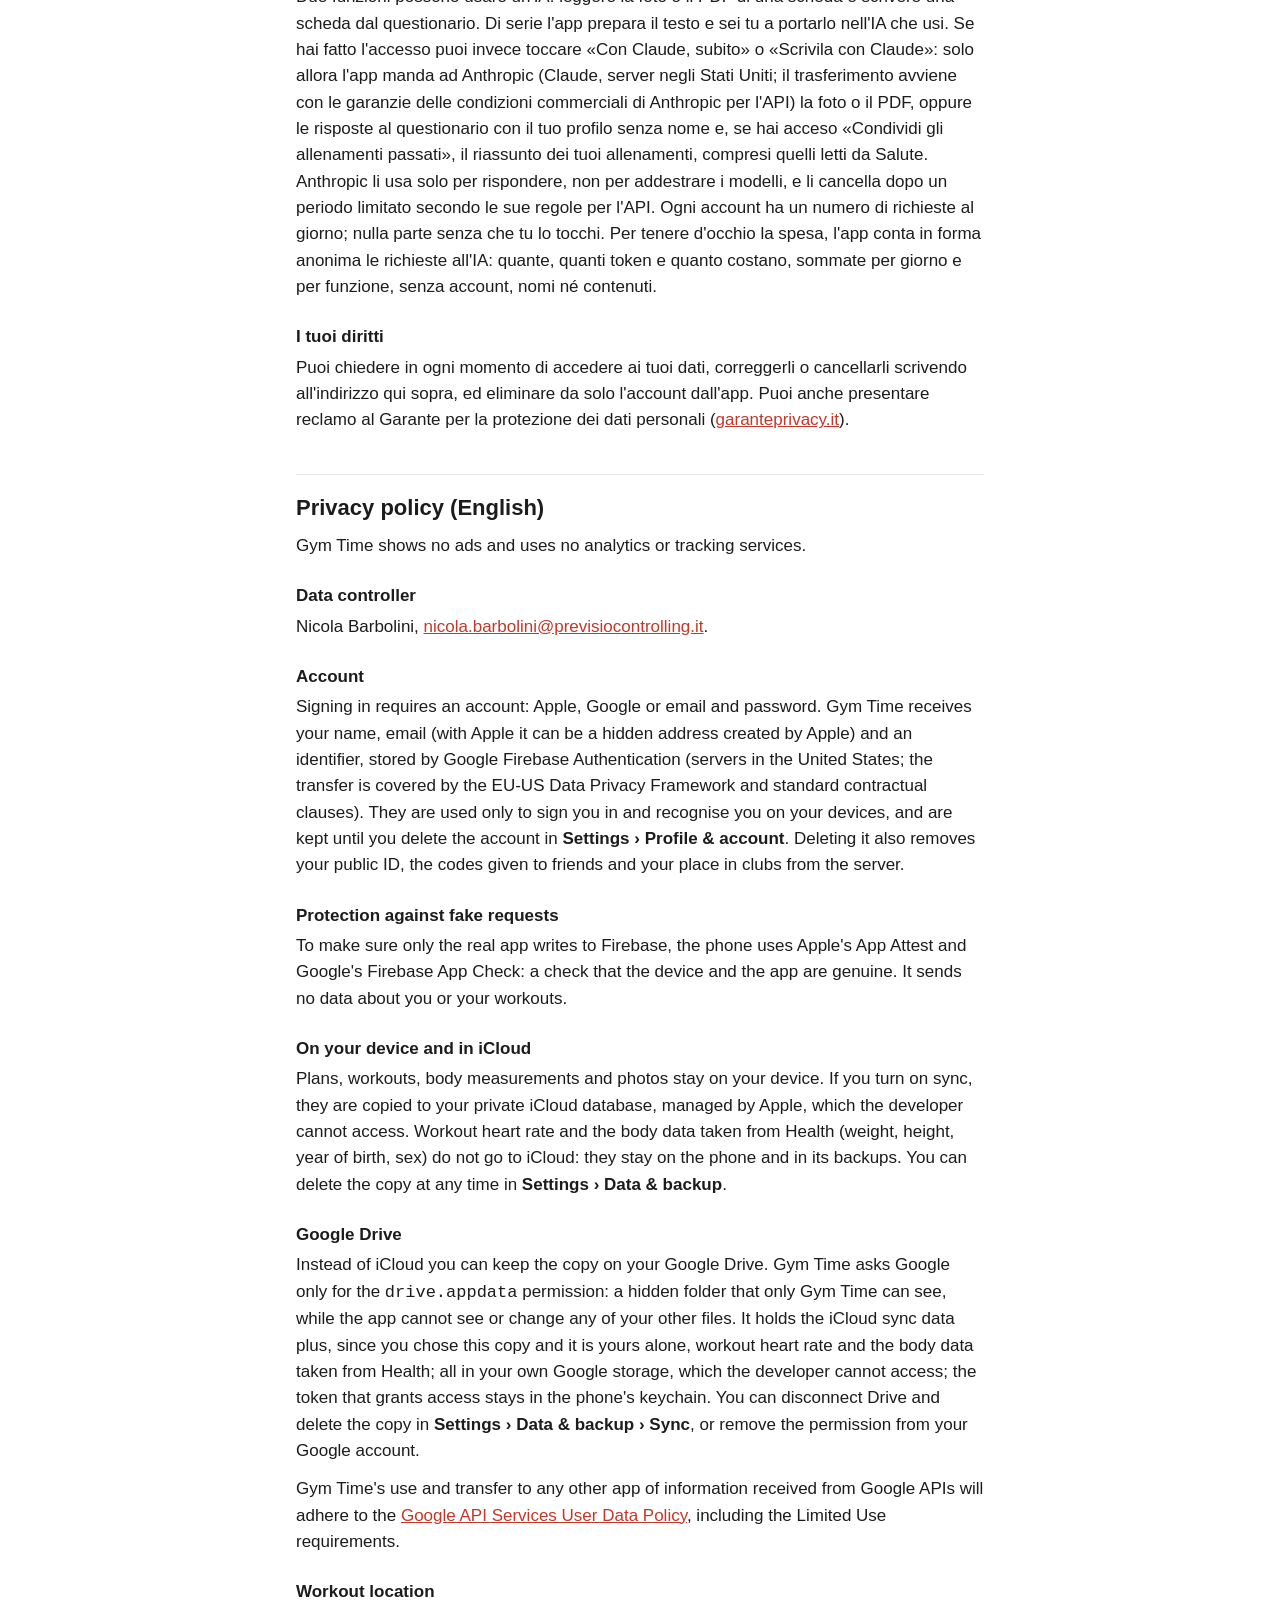
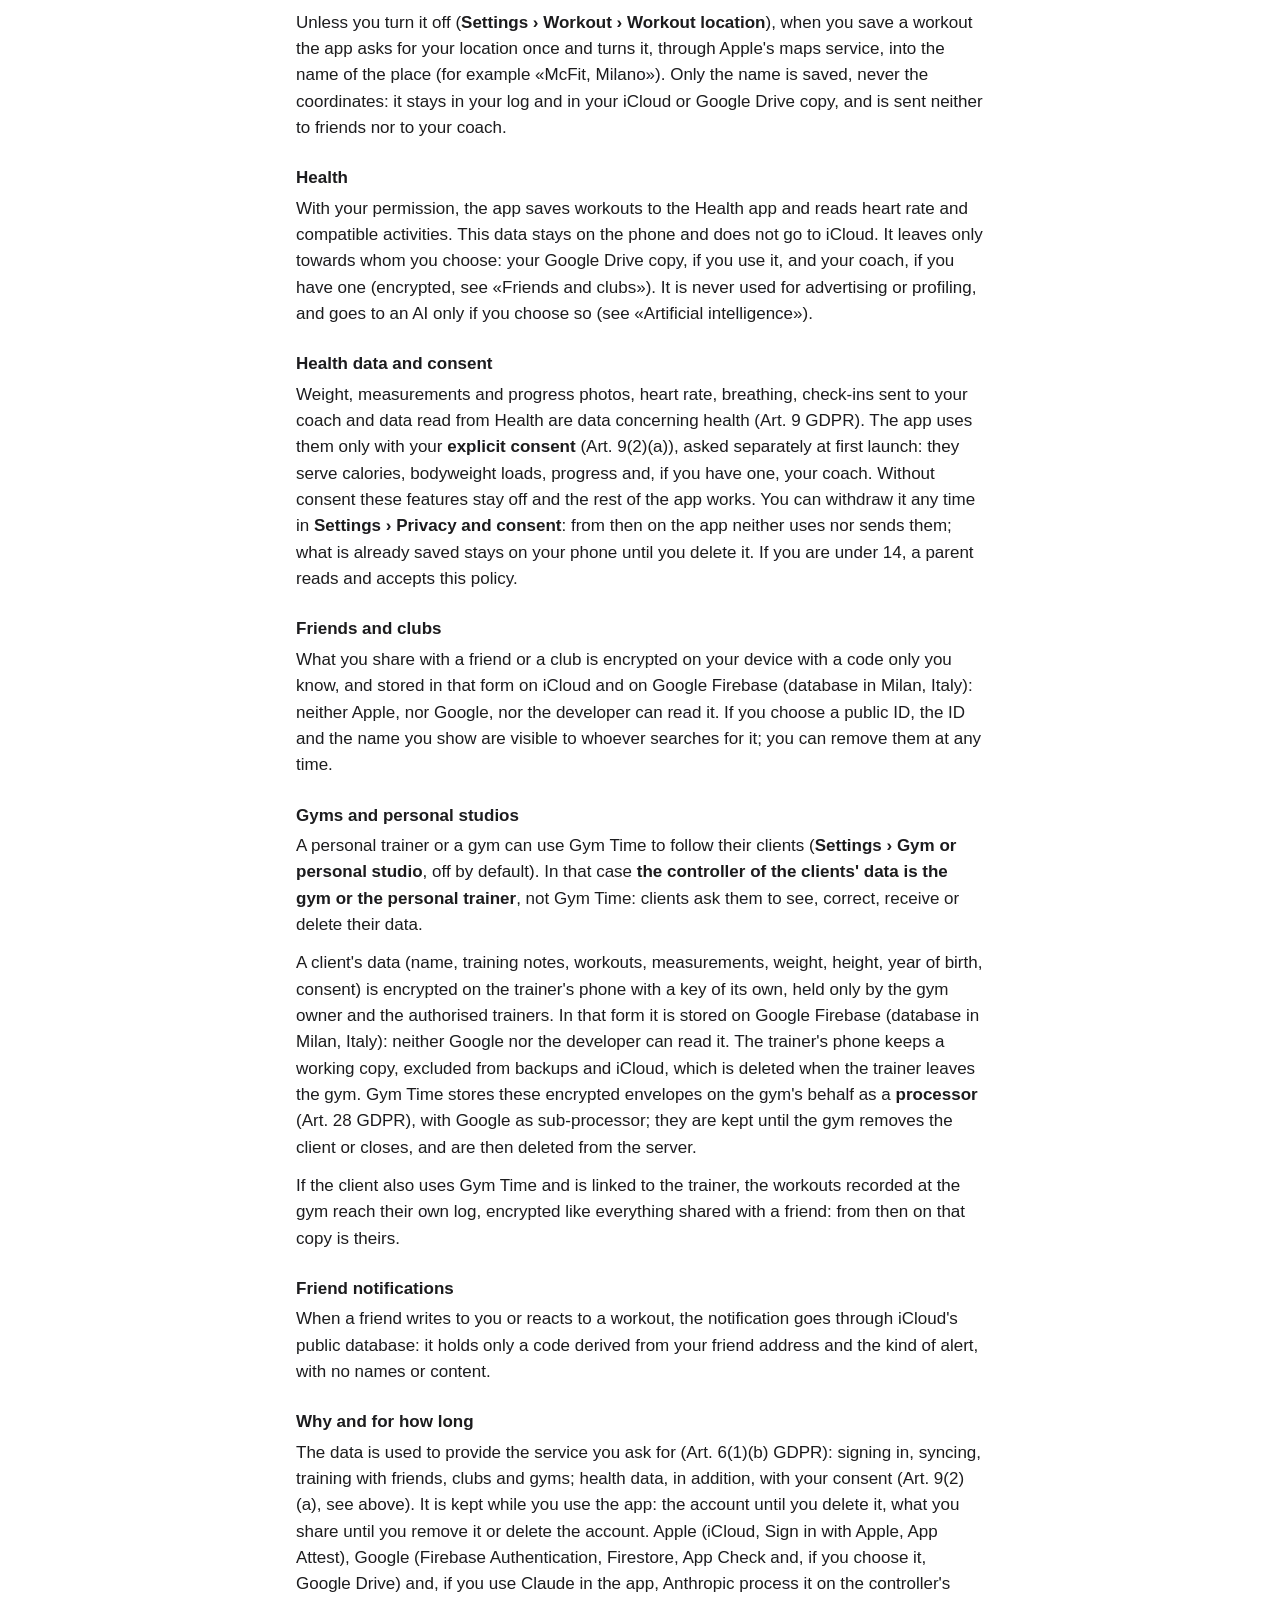
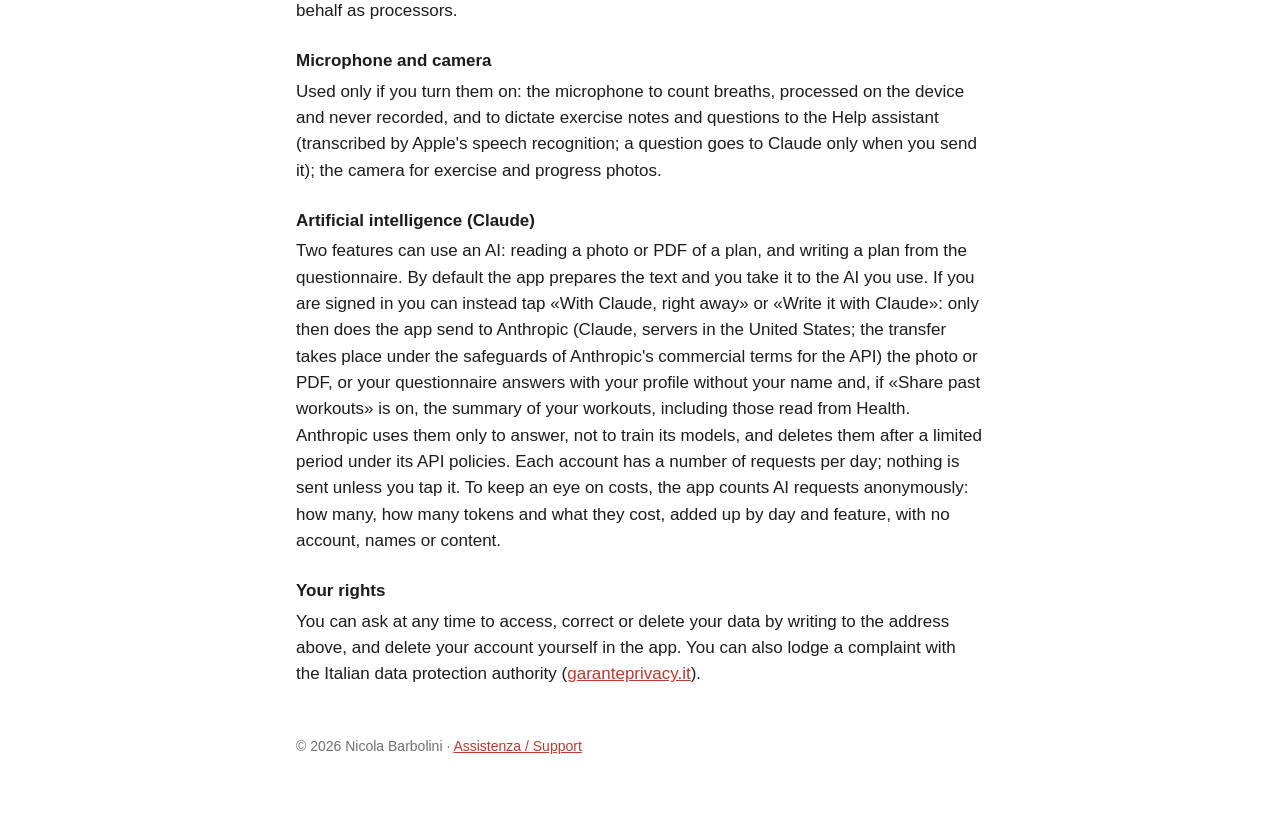
==== commit c7766cc0: "Costi dell'IA: conto di ogni richiesta, pagina beta e somme anonime per Nicola Ogni risposta di Clau" ====
--- a/privacy.html
+++ b/privacy.html
@@ -10,7 +10,7 @@
 <main>
 <nav><a href="index.html">Assistenza</a><a href="privacy.html">Privacy</a><a href="#english">English</a></nav>
 <h1>Informativa sulla privacy</h1>
-<p class="sotto">Gym Time · aggiornata il 6 novembre 2026</p>
+<p class="sotto">Gym Time · aggiornata il 2 novembre 2026</p>
 
 <p>Gym Time non mostra pubblicità e non usa servizi di analisi o di tracciamento.</p>
 
@@ -56,43 +56,20 @@
 servizi API di Google</a>, compresi i requisiti di Uso limitato (Limited Use).</p>
 
 <h3>Salute</h3>
-<p>Solo con il consenso ai dati sulla salute (vedi sotto) e con il permesso che dai a Salute, l'app
-salva in Salute gli allenamenti, le loro calorie e il peso delle Misure, e legge il battito, gli
-allenamenti delle altre app, le calorie dell'Apple Watch, peso, altezza, anno di nascita e sesso. Senza
-il consenso Gym Time non legge e non scrive in Salute. Questi dati restano sul telefono e non vanno in
-iCloud. Escono solo verso chi scegli tu: la tua copia su Google Drive, se la usi, e il tuo allenatore,
-se ne hai uno (cifrati, vedi «Amici e club»). Non servono a pubblicità né a profilazione. A Claude
-battito, peso e altezza vanno solo se li accendi in «Cosa parte»; gli allenamenti delle altre app solo
-per scrivere una scheda o per un report di Spot (vedi «Intelligenza artificiale»).</p>
+<p>Con il tuo permesso, l'app salva gli allenamenti nell'app Salute e legge il battito e le attività
+compatibili. Questi dati restano sul telefono e non vanno in iCloud. Escono solo verso chi scegli tu:
+la tua copia su Google Drive, se la usi, e il tuo allenatore, se ne hai uno (cifrati, vedi «Amici e
+club»). Non servono a pubblicità né a profilazione, e vanno a un'IA solo se lo scegli tu (vedi «Intelligenza artificiale»).</p>
 
 <h3>Dati sulla salute e consenso</h3>
 <p>Peso, misure e foto dei progressi, battito, respiro, check-in mandati all'allenatore e i dati letti
 da Salute sono dati relativi alla salute (art. 9 del GDPR). L'app li usa solo con il tuo
-<strong>consenso esplicito</strong> (art. 9.2.a), che chiede separatamente al primo avvio. Senza
-consenso queste funzioni restano spente e il resto dell'app funziona: schede, timer, diario, serie e
-carichi, statistiche e Spot su serie e carichi. Se hai meno di 14 anni, l'informativa la legge e
-l'accetta un genitore.</p>
-<p><strong>A cosa servono:</strong> battito dal vivo, zone, picco di ogni serie e recupero fra le serie;
-respiro serie per serie; calorie stimate; chili degli esercizi a corpo libero e il duello «Pesato sul
-peso corporeo» con un amico; progressi del corpo (misure e foto); lo scambio con Salute; i check-in al
-tuo allenatore.</p>
-<p><strong>Telefono e copie:</strong> restano sul telefono e nelle copie che scegli: in iCloud senza il
-battito e i dati presi da Salute, su Google Drive tutti.</p>
-<p><strong>Salute:</strong> se l'hai collegata, l'app ci scrive gli allenamenti, le loro calorie e il
-peso, e ne legge i dati (vedi «Salute»).</p>
-<p><strong>Allenatore:</strong> se ne hai uno, riceve le tue sedute con battito, respiro e peso, e i
-check-in, cifrati (vedi «Amici e club»).</p>
-<p><strong>Amici:</strong> nessun dato sulla salute; solo in un duello «Pesato sul peso corporeo»
-l'amico riceve il tuo peso, cifrato.</p>
-<p><strong>Claude:</strong> solo quello che accendi uno per uno in <strong>Impostazioni › Intelligenza
-artificiale › Cosa parte</strong>, dove battito, respiro, peso e misure sono spenti di partenza (vedi
-«Intelligenza artificiale»).</p>
-<p><strong>Se togli il consenso</strong> (quando vuoi, da <strong>Impostazioni › Privacy e
-consensi</strong>): da subito l'app non usa, non mostra e non manda più questi dati, né al tuo
-allenatore né a Claude. Al primo aggiornamento il profilo per il tuo allenatore viene ripubblicato
-senza battito, respiro, peso e check-in, e la copia sul suo telefono viene sostituita: lì quei dati
-spariscono da soli. Quelli già salvati restano tuoi, sul tuo telefono e nelle tue copie, finché non li
-cancelli; ridando il consenso tornano. Il permesso dato a Salute lo togli dall'app Salute.</p>
+<strong>consenso esplicito</strong> (art. 9.2.a), che chiede separatamente al primo avvio: servono a
+calorie, carichi a corpo libero, progressi e, se ne hai uno, al tuo allenatore. Senza consenso queste
+funzioni restano spente e il resto dell'app funziona. Puoi toglierlo quando vuoi da
+<strong>Impostazioni › Privacy e consensi</strong>: da quel momento l'app non li usa e non li manda a
+nessuno; quelli già salvati restano sul tuo telefono finché non li cancelli. Se hai meno di 14 anni,
+l'informativa la legge e l'accetta un genitore.</p>
 
 <h3>Luogo dell'allenamento</h3>
 <p>Se non lo spegni (<strong>Impostazioni › Allenamento › Luogo dell'allenamento</strong>), quando
@@ -105,9 +82,7 @@
 <p>Quello che condividi con un amico o con un club viene cifrato sul tuo dispositivo con un codice che
 conoscete solo voi, e salvato in questa forma su iCloud e su Google Firebase (database a Milano): né
 Apple, né Google, né lo sviluppatore possono leggerlo. Se scegli un ID pubblico, l'ID e il nome che
-mostri sono visibili a chi lo cerca; puoi rimuoverli quando vuoi. Se togli il tuo allenatore (lo
-elimini dagli amici), sul suo telefono si cancellano da sole le copie dei tuoi dati: sedute, check-in,
-record e totali; restano tuoi, sul tuo telefono e nelle tue copie.</p>
+mostri sono visibili a chi lo cerca; puoi rimuoverli quando vuoi.</p>
 
 <h3>Palestre e studi personal</h3>
 <p>Un personal trainer o una palestra possono usare Gym Time per seguire i propri clienti
@@ -136,8 +111,8 @@
 allenarti con amici, club e palestre; quelli sulla salute, in più, con il tuo consenso (art. 9.2.a, vedi
 sopra). Restano finché usi l'app: l'account fino alla sua eliminazione, quello
 che condividi finché lo togli o elimini l'account. Apple (iCloud, Accedi con Apple, App Attest) e
-Google (Firebase Authentication, Firestore, App Check e, se lo scegli, Google Drive) e, per le funzioni
-con Claude, Anthropic li trattano per conto del titolare come responsabili del trattamento.</p>
+Google (Firebase Authentication, Firestore, App Check e, se lo scegli, Google Drive) e, se usi Claude
+nell'app, Anthropic li trattano per conto del titolare come responsabili del trattamento.</p>
 
 <h3>Microfono e fotocamera</h3>
 <p>Usati solo se li attivi tu: il microfono per contare i respiri, elaborato sul dispositivo e mai
@@ -146,45 +121,17 @@
 la fotocamera per le foto di esercizi e progressi.</p>
 
 <h3>Intelligenza artificiale (Claude)</h3>
-<p>Cinque funzioni usano Claude, l'IA di Anthropic. Ognuna manda solo quello che le serve.</p>
-<p><strong>Leggere una scheda:</strong> quando scegli una foto o un PDF sotto «Con Claude, subito»,
-partono la foto o il PDF, così come sono.</p>
-<p><strong>Scrivere una scheda:</strong> quando tocchi «Scrivila con Claude» nel questionario, partono le
-risposte, età e sesso e, se hai acceso «Condividi gli allenamenti passati», il riassunto e il diario dei
-tuoi allenamenti, le schede salvate e gli allenamenti delle altre app letti da Salute (attività, durata,
-distanza).</p>
-<p><strong>Assistente dell'Aiuto:</strong> quando mandi una domanda, scritta o dettata, partono la
-domanda e quelle di prima nella stessa chat, con le risposte, insieme alla guida dell'app. Allenamenti,
-schede e dati sulla salute no. La chat non si salva.</p>
-<p><strong>Commento di Spot:</strong> se l'IA e il commento di Spot sono accesi, come lo sono di partenza,
-si scrive da solo a fine allenamento, senza che tu tocchi niente; si riscrive da solo se l'allenamento
-cambia (per esempio unendolo a un altro), e per un allenamento vecchio lo chiedi tu con «Chiedi a
-Spot». Partono l'allenamento (esercizi, serie, ripetizioni, pesi, RIR, tempi, note), le volte prima
-degli stessi esercizi, età, sesso, livello e obiettivo.</p>
-<p><strong>Report di Spot:</strong> solo quando lo chiedi, dalle Statistiche del Calendario. Partono gli
-allenamenti del periodo e di quello prima, quelli in programma, i report già fatti, età, sesso, livello
-e obiettivo e, se hai dato il consenso ai dati sulla salute, gli allenamenti delle altre app letti da
-Salute (attività, durata, distanza).</p>
-<p><strong>Dati sulla salute:</strong> battito, respiro, peso (con le calorie stimate, che partono dal
-peso) e misure (altezza, circonferenze, massa grassa) partono solo se hai dato il consenso ai dati sulla
-salute e li accendi uno per uno in <strong>Impostazioni › Intelligenza artificiale › Cosa
-parte</strong>, dove sono spenti di partenza. Le foto dei progressi non partono mai. Lo stesso vale per il testo
-che porti tu in un'altra IA.</p>
-<p><strong>Nomi:</strong> l'app non li mette mai nelle richieste; se ne hai scritto uno in una nota, nel
-nome di una scheda o in una domanda, il tuo e quelli dei tuoi clienti diventano «[nome]». Foto e PDF
-partono come sono.</p>
-<p><strong>Spegnere:</strong> in <strong>Impostazioni › Intelligenza artificiale</strong> spegni tutto
-con un interruttore, oppure una funzione alla volta; una funzione spenta sparisce dall'app. Per leggere
-o scrivere una scheda resta la strada senza Claude: l'app prepara il testo e sei tu a portarlo nell'IA
-che usi.</p>
-<p><strong>Limiti:</strong> ogni account ha un numero di richieste al giorno per ogni funzione; si
-riparte a mezzanotte.</p>
-<p><strong>Clienti di una palestra:</strong> nel profilo di un cliente Spot non c'è; per scrivergli una
-scheda, i suoi allenamenti passati partono solo con il consenso all'IA che il cliente ha firmato.</p>
-<p>Per usare Claude serve l'accesso a Gym Time. I dati vanno ad Anthropic (Claude, server negli Stati
-Uniti; il trasferimento avviene con le garanzie delle condizioni commerciali di Anthropic per l'API).
-Anthropic li usa solo per rispondere, non per addestrare i modelli, e li cancella dopo un periodo
-limitato secondo le sue regole per l'API.</p>
+<p>Due funzioni possono usare un'IA: leggere la foto o il PDF di una scheda e scrivere una scheda dal
+questionario. Di serie l'app prepara il testo e sei tu a portarlo nell'IA che usi. Se hai fatto l'accesso
+puoi invece toccare «Con Claude, subito» o «Scrivila con Claude»: solo allora l'app manda ad Anthropic
+(Claude, server negli Stati Uniti; il trasferimento avviene con le garanzie delle condizioni commerciali
+di Anthropic per l'API) la foto o il PDF, oppure le risposte al questionario con il tuo profilo
+senza nome e, se hai acceso «Condividi gli allenamenti passati», il riassunto dei tuoi allenamenti,
+compresi quelli letti da Salute. Anthropic li usa solo per rispondere, non per addestrare i modelli, e
+li cancella dopo un periodo limitato secondo le sue regole per l'API. Ogni account ha un numero di
+richieste al giorno; nulla parte senza che tu lo tocchi. Per tenere d'occhio la spesa, l'app conta in
+forma anonima le richieste all'IA: quante, quanti token e quanto costano, sommate per giorno e per
+funzione, senza account, nomi né contenuti.</p>
 
 <h3>I tuoi diritti</h3>
 <p>Puoi chiedere in ogni momento di accedere ai tuoi dati, correggerli o cancellarli scrivendo
@@ -192,7 +139,6 @@
 Garante per la protezione dei dati personali (<a href="https://www.garanteprivacy.it">garanteprivacy.it</a>).</p>
 
 <h2 id="english">Privacy policy (English)</h2>
-<p class="sotto">Gym Time · updated 6 November 2026</p>
 <p>Gym Time shows no ads and uses no analytics or tracking services.</p>
 <h3>Data controller</h3>
 <p>Nicola Barbolini, <a href="mailto:nicola.barbolini@previsiocontrolling.it">nicola.barbolini@previsiocontrolling.it</a>.</p>
@@ -231,48 +177,23 @@
 the place (for example «McFit, Milano»). Only the name is saved, never the coordinates: it stays in your
 log and in your iCloud or Google Drive copy, and is sent neither to friends nor to your coach.</p>
 <h3>Health</h3>
-<p>Only with your consent to health data (see below) and with the permission you give Health, the app
-saves to Health your workouts, their calories and the weight from Measurements, and reads heart rate,
-workouts from other apps, Apple Watch calories, weight, height, year of birth and sex. Without the
-consent Gym Time neither reads nor writes Health. This data stays on the phone and does not go to
-iCloud. It leaves only towards whom you choose: your Google Drive copy, if you use it, and your coach,
-if you have one (encrypted, see «Friends and clubs»). It is never used for advertising or profiling.
-Heart rate, weight and height go to Claude only if you turn them on in «What is sent»; workouts from
-other apps only to write a plan or for a Spot report (see «Artificial intelligence»).</p>
+<p>With your permission, the app saves workouts to the Health app and reads heart rate and compatible
+activities. This data stays on the phone and does not go to iCloud. It leaves only towards whom you
+choose: your Google Drive copy, if you use it, and your coach, if you have one (encrypted, see «Friends
+and clubs»). It is never used for advertising or profiling, and goes to an AI only if you choose so (see «Artificial intelligence»).</p>
 <h3>Health data and consent</h3>
 <p>Weight, measurements and progress photos, heart rate, breathing, check-ins sent to your coach and
 data read from Health are data concerning health (Art. 9 GDPR). The app uses them only with your
-<strong>explicit consent</strong> (Art. 9(2)(a)), asked separately at first launch. Without consent
-these features stay off and the rest of the app works: plans, timers, log, sets and loads, stats and
-Spot on sets and loads. If you are under 14, a parent reads and accepts this policy.</p>
-<p><strong>What it is used for:</strong> live heart rate, zones, the peak of each set and rest between
-sets; breathing set by set; estimated calories; bodyweight exercise loads and the «Relative to body
-weight» duel with a friend; body progress (measurements and photos); the exchange with Health;
-check-ins to your coach.</p>
-<p><strong>Phone and copies:</strong> it stays on the phone and in the copies you choose: in iCloud
-without heart rate and the data taken from Health, on Google Drive all of it.</p>
-<p><strong>Health:</strong> if connected, the app writes your workouts, their calories and your weight
-to it, and reads its data (see «Health»).</p>
-<p><strong>Coach:</strong> if you have one, they receive your sessions with heart rate, breathing and
-weight, and your check-ins, encrypted (see «Friends and clubs»).</p>
-<p><strong>Friends:</strong> no health data; only in a «Relative to body weight» duel does the friend
-receive your weight, encrypted.</p>
-<p><strong>Claude:</strong> only what you turn on one by one in <strong>Settings › Artificial
-intelligence › What is sent</strong>, where heart rate, breathing, weight and measurements are off by
-default (see «Artificial intelligence»).</p>
-<p><strong>If you withdraw consent</strong> (any time, in <strong>Settings › Privacy and
-consent</strong>): right away the app no longer uses, shows or sends this data, neither to your coach
-nor to Claude. At the next update the profile for your coach is republished without heart rate,
-breathing, weight and check-ins, and the copy on their phone is replaced: there that data disappears on
-its own. What is already saved stays yours, on your phone and in your copies, until you delete it; it
-comes back if you give consent again. You remove the permission given to Health in the Health app.</p>
+<strong>explicit consent</strong> (Art. 9(2)(a)), asked separately at first launch: they serve
+calories, bodyweight loads, progress and, if you have one, your coach. Without consent these features
+stay off and the rest of the app works. You can withdraw it any time in <strong>Settings › Privacy and
+consent</strong>: from then on the app neither uses nor sends them; what is already saved stays on your
+phone until you delete it. If you are under 14, a parent reads and accepts this policy.</p>
 <h3>Friends and clubs</h3>
 <p>What you share with a friend or a club is encrypted on your device with a code only you know, and
 stored in that form on iCloud and on Google Firebase (database in Milan, Italy): neither Apple, nor
 Google, nor the developer can read it. If you choose a public ID, the ID and the name you show are
-visible to whoever searches for it; you can remove them at any time. If you remove your coach (delete
-them from your friends), the copies of your data on their phone are deleted on their own: sessions,
-check-ins, records and totals; they stay yours, on your phone and in your copies.</p>
+visible to whoever searches for it; you can remove them at any time.</p>
 <h3>Gyms and personal studios</h3>
 <p>A personal trainer or a gym can use Gym Time to follow their clients (<strong>Settings › Gym or
 personal studio</strong>, off by default). In that case <strong>the controller of the clients' data is
@@ -296,52 +217,25 @@
 training with friends, clubs and gyms; health data, in addition, with your consent (Art. 9(2)(a), see
 above). It is kept while you use the app: the account until you delete it,
 what you share until you remove it or delete the account. Apple (iCloud, Sign in with Apple, App
-Attest), Google (Firebase Authentication, Firestore, App Check and, if you choose it, Google Drive) and,
-for the features with Claude, Anthropic process it on the controller's behalf as processors.</p>
+Attest), Google (Firebase Authentication, Firestore, App Check and, if you choose it, Google Drive) and, if
+you use Claude in the app, Anthropic process it on the controller's behalf as processors.</p>
 <h3>Microphone and camera</h3>
 <p>Used only if you turn them on: the microphone to count breaths, processed on the device and never
 recorded, and to dictate exercise notes and questions to the Help assistant (transcribed by Apple's
 speech recognition; a question goes to Claude only when you send it); the camera for
 exercise and progress photos.</p>
 <h3>Artificial intelligence (Claude)</h3>
-<p>Five features use Claude, Anthropic's AI. Each sends only what it needs.</p>
-<p><strong>Reading a plan:</strong> when you choose a photo or PDF under «With Claude, right away», the
-photo or PDF is sent, as it is.</p>
-<p><strong>Writing a plan:</strong> when you tap «Write it with Claude» in the questionnaire, your
-answers, age and sex are sent and, if «Share past workouts» is on, the summary and log of your
-workouts, your saved plans and the workouts from other apps read from Health (activity, duration,
-distance).</p>
-<p><strong>Help assistant:</strong> when you send a question, typed or dictated, the question and the
-earlier ones in the same chat, with their answers, are sent along with the app's guide. Workouts, plans
-and health data are not. The chat is not saved.</p>
-<p><strong>Spot's comment:</strong> if AI and Spot's comment are on, as they are by default, it is
-written on its own at the end of a workout, without you tapping anything; it is rewritten on its own
-if the workout changes (for example when merged with another), and for an old workout you ask for it
-with «Ask Spot». The workout is sent (exercises, sets, reps, weights, RIR, times, notes), with the
-previous times of the same exercises, age, sex, level and goal.</p>
-<p><strong>Spot's report:</strong> only when you ask for it, from the Calendar's Statistics. The workouts
-of the period and of the one before are sent, the scheduled ones, earlier reports, age, sex, level and
-goal and, if you gave consent to health data, the workouts from other apps read from Health (activity,
-duration, distance).</p>
-<p><strong>Health data:</strong> heart rate, breathing, weight (with estimated calories, which start
-from it) and measurements (height, circumferences, body fat) are sent only if you gave consent to
-health data and turn them on one by one in <strong>Settings › Artificial intelligence › What is
-sent</strong>, where they are off by default. Progress photos are never sent. The same applies to the
-text you take to another AI yourself.</p>
-<p><strong>Names:</strong> the app never puts them in requests; if you wrote one in a note, a plan name
-or a question, yours and your clients' become «[name]». Photos and PDFs are sent as they are.</p>
-<p><strong>Turning it off:</strong> in <strong>Settings › Artificial intelligence</strong> you turn
-everything off with one switch, or one feature at a time; a feature that is off disappears from the
-app. To read or write a plan the way without Claude stays: the app prepares the text and you take it to
-the AI you use.</p>
-<p><strong>Limits:</strong> each account has a number of requests per day for each feature; it starts
-again at midnight.</p>
-<p><strong>Gym clients:</strong> Spot isn't available in a client's profile; to write them a plan,
-their past workouts are sent only with the AI consent the client signed.</p>
-<p>Using Claude requires signing in to Gym Time. The data goes to Anthropic (Claude, servers in the
-United States; the transfer takes place under the safeguards of Anthropic's commercial terms for the
-API). Anthropic uses it only to answer, not to train its models, and deletes it after a limited period
-under its API policies.</p>
+<p>Two features can use an AI: reading a photo or PDF of a plan, and writing a plan from the
+questionnaire. By default the app prepares the text and you take it to the AI you use. If you are signed
+in you can instead tap «With Claude, right away» or «Write it with Claude»: only then does the app send
+to Anthropic (Claude, servers in the United States; the transfer takes place under the safeguards of Anthropic's
+commercial terms for the API) the photo or PDF, or your questionnaire answers with your
+profile without your name and, if «Share past workouts» is on, the summary of your workouts, including
+those read from Health. Anthropic uses them only to answer, not to train its models, and deletes them
+after a limited period under its API policies. Each account has a number of requests per day; nothing is
+sent unless you tap it. To keep an eye on costs, the app counts AI requests anonymously: how many,
+how many tokens and what they cost, added up by day and feature, with no account, names or
+content.</p>
 <h3>Your rights</h3>
 <p>You can ask at any time to access, correct or delete your data by writing to the address above, and
 delete your account yourself in the app. You can also lodge a complaint with the Italian data
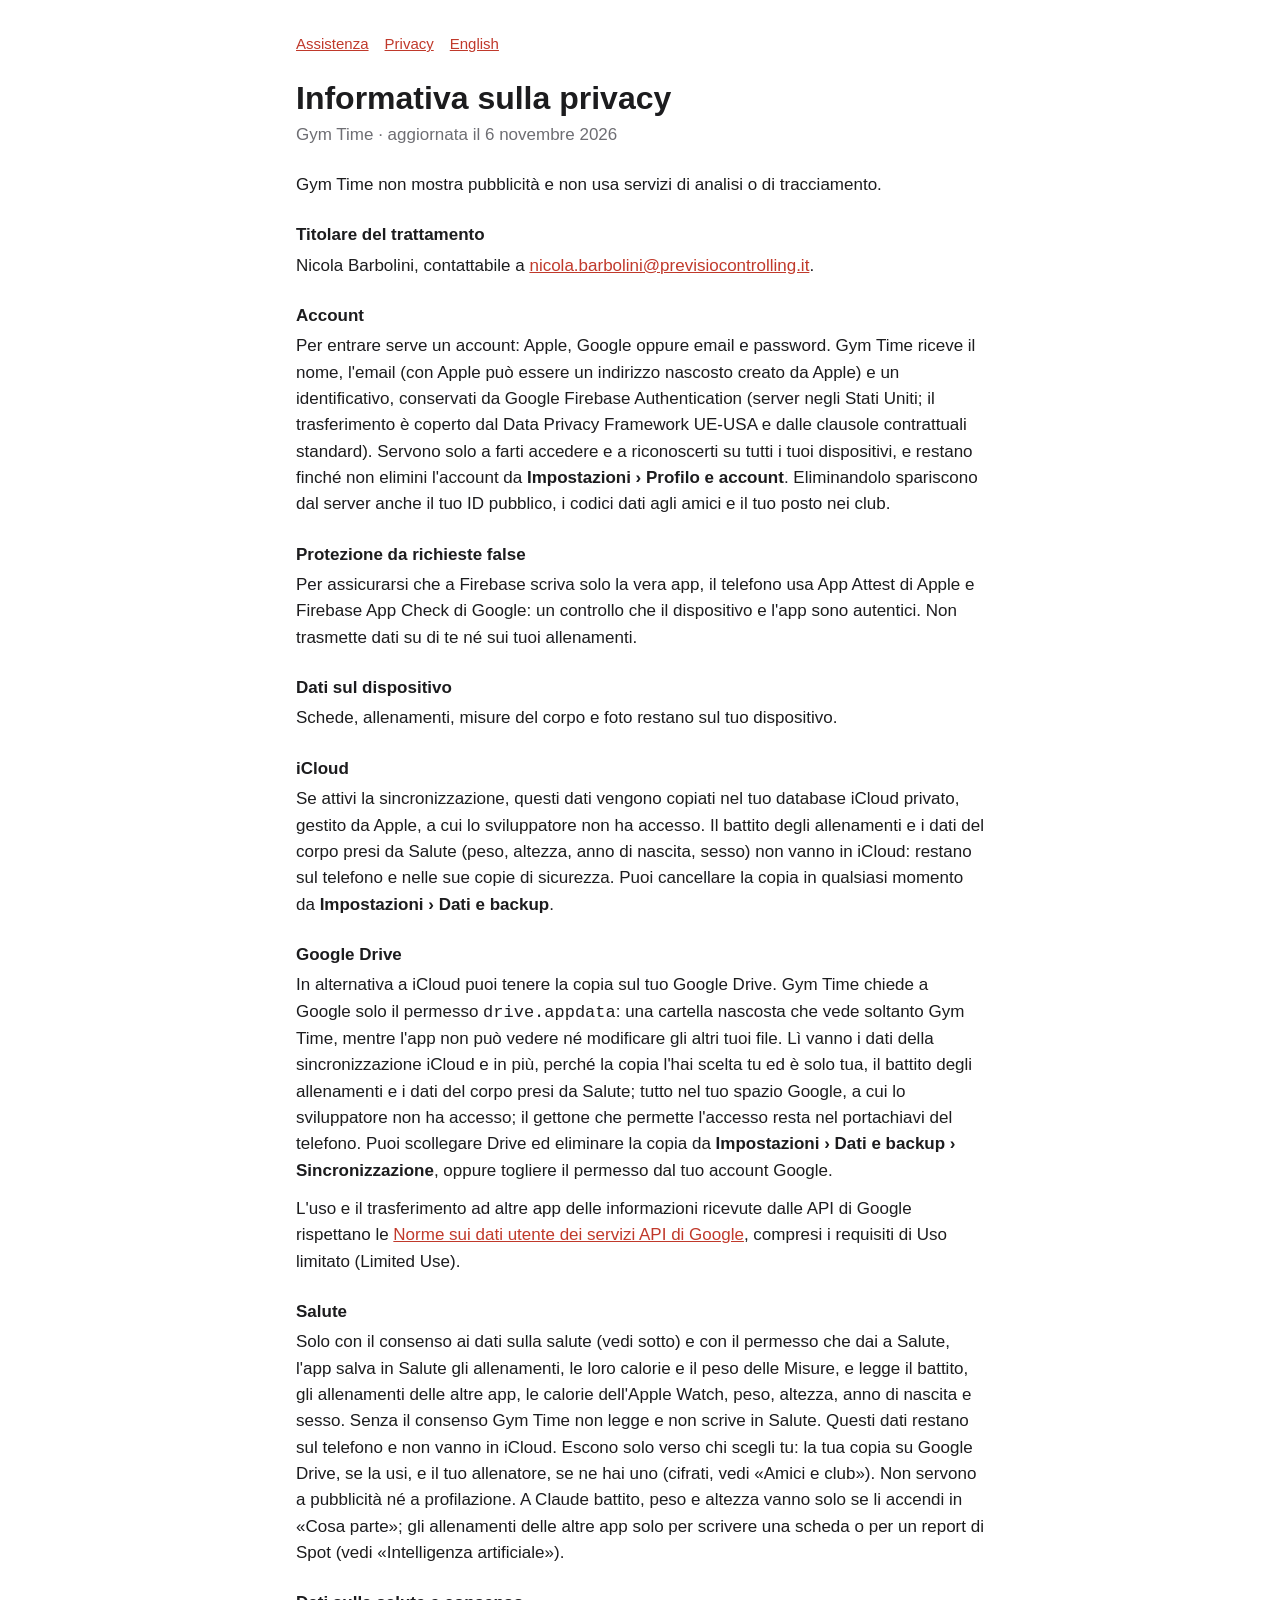
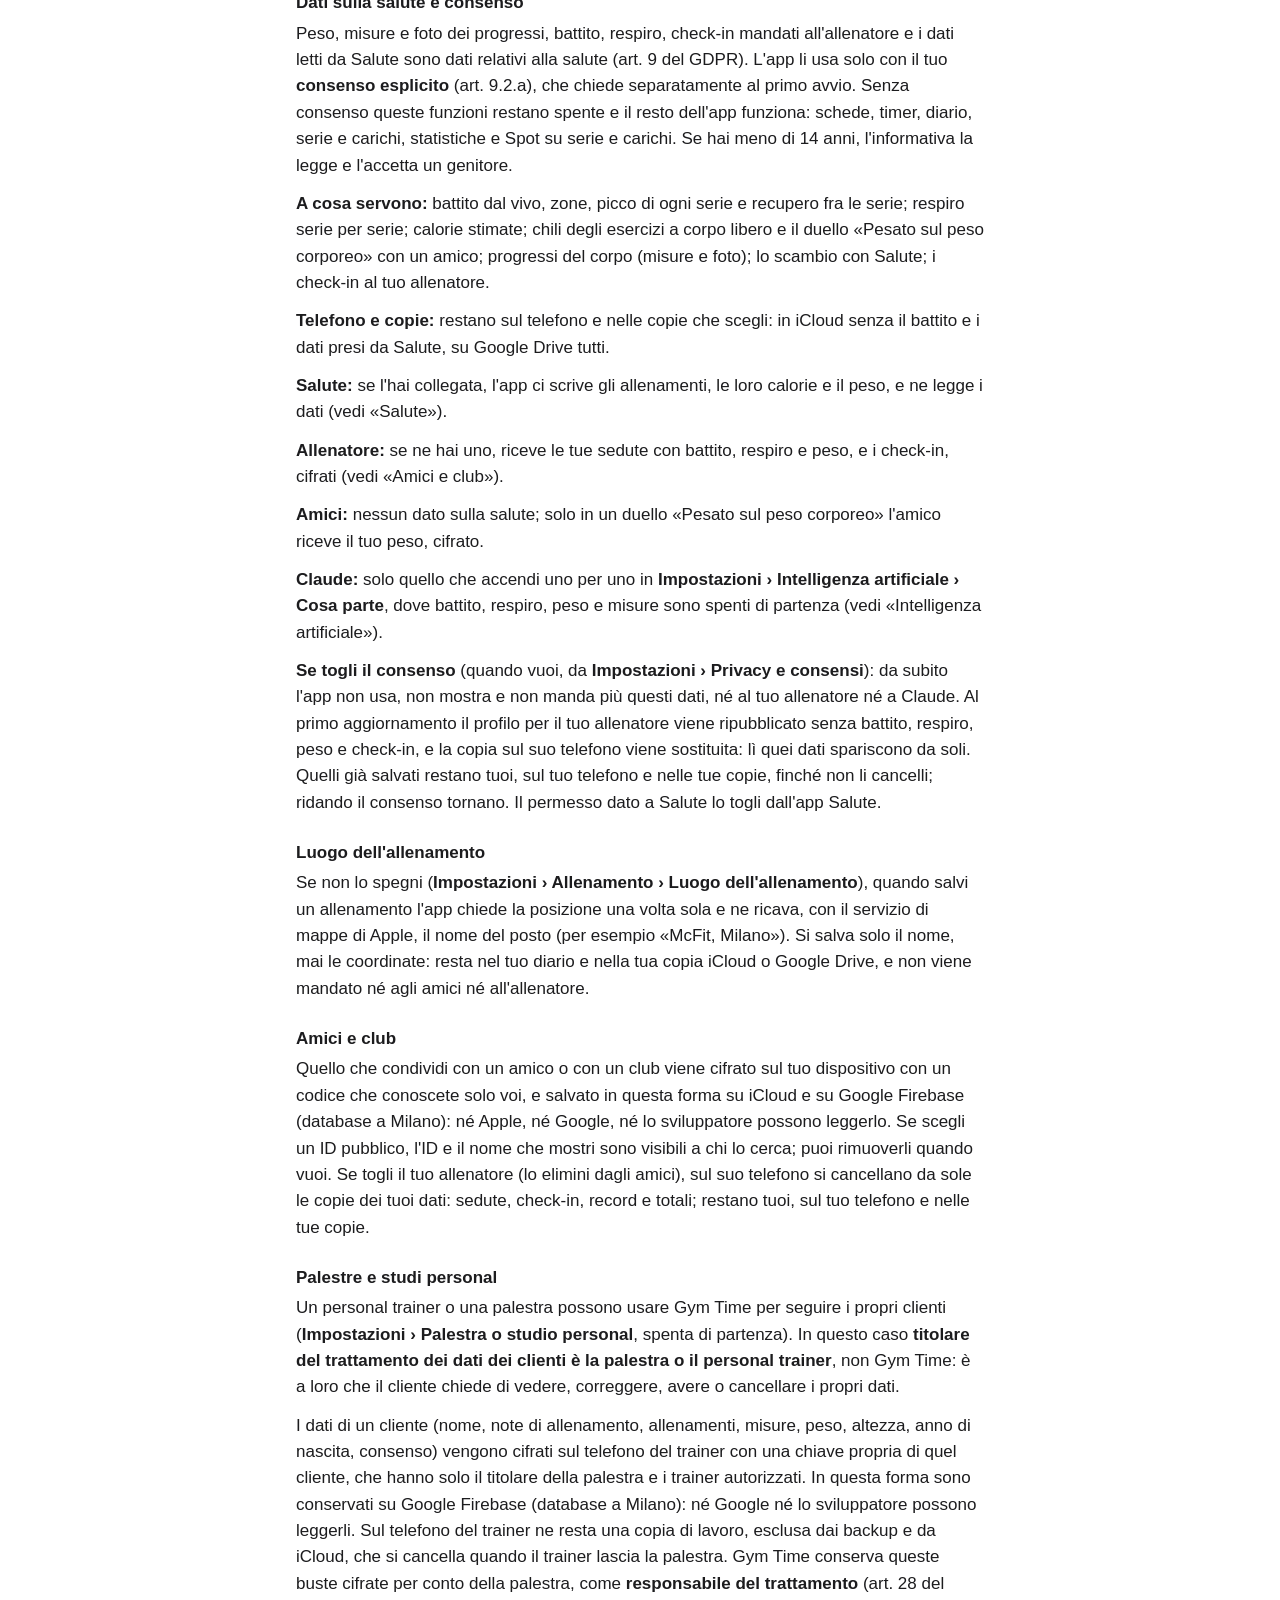
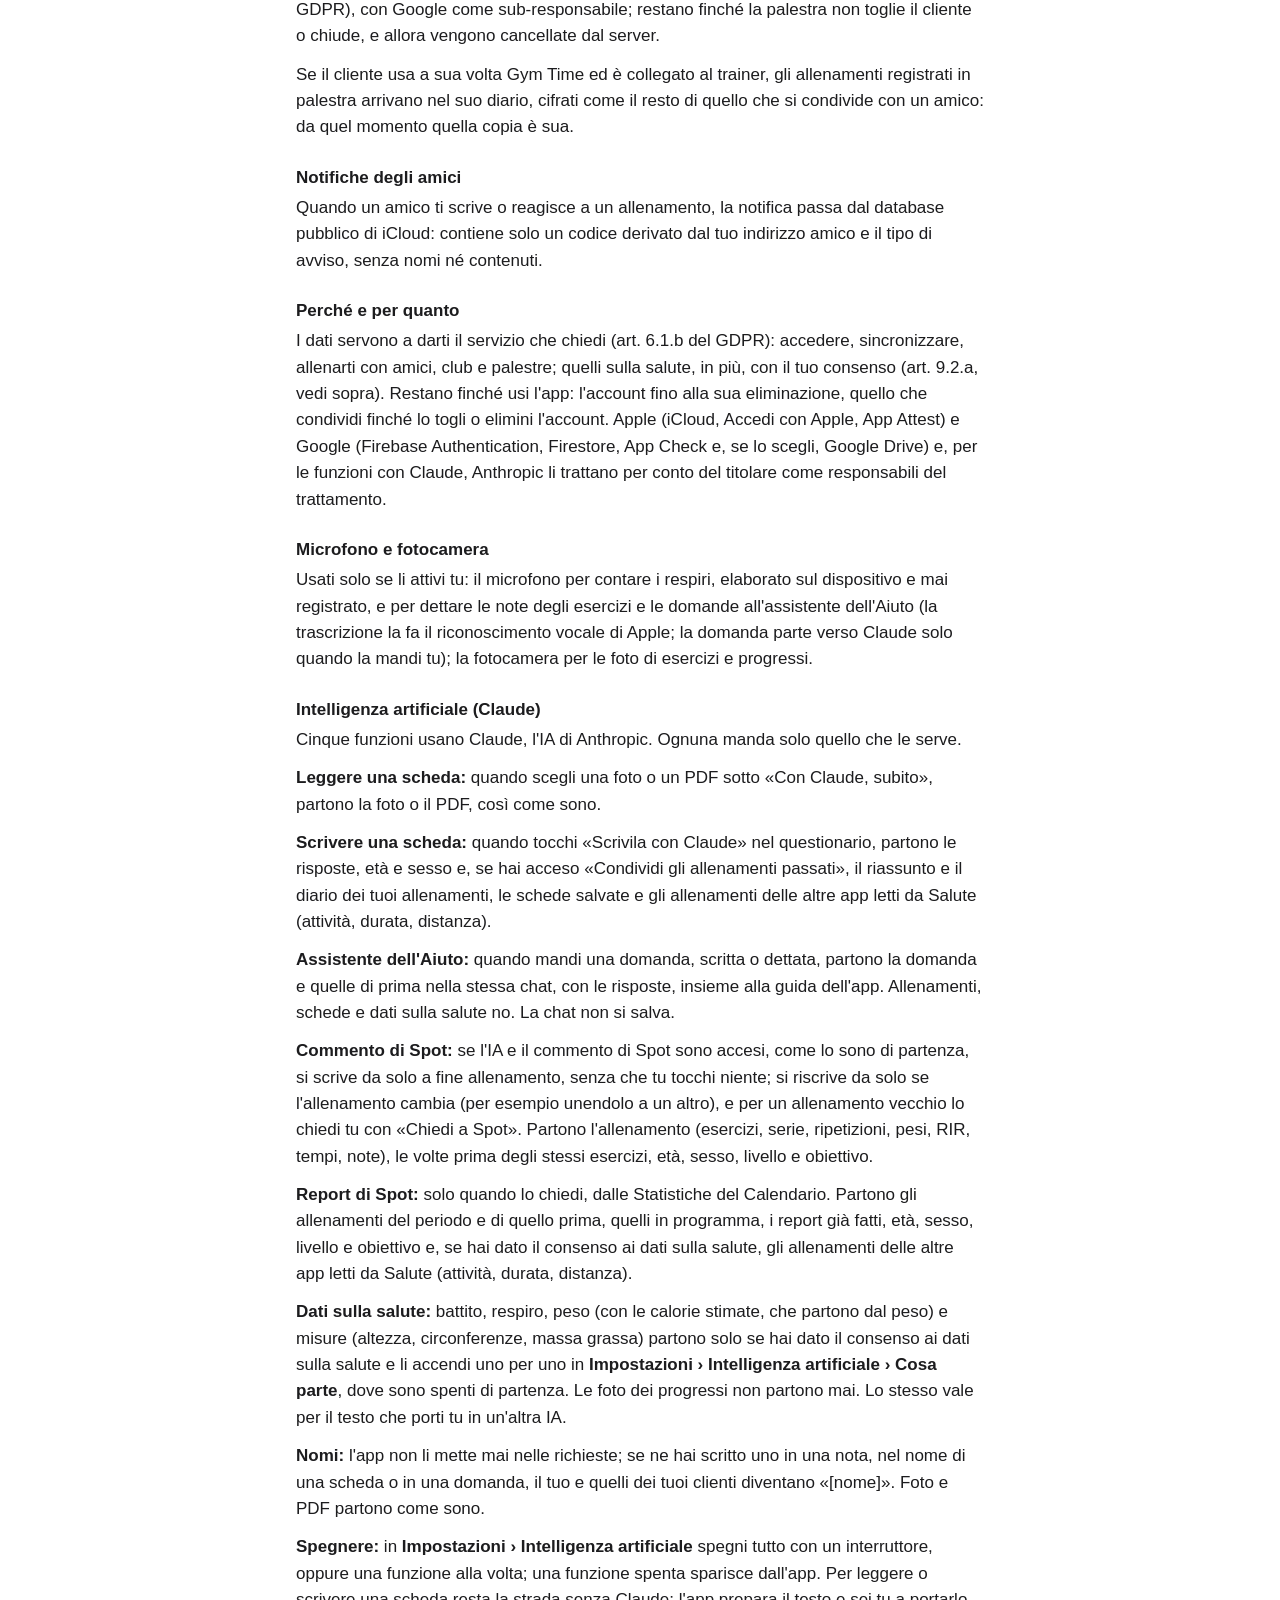
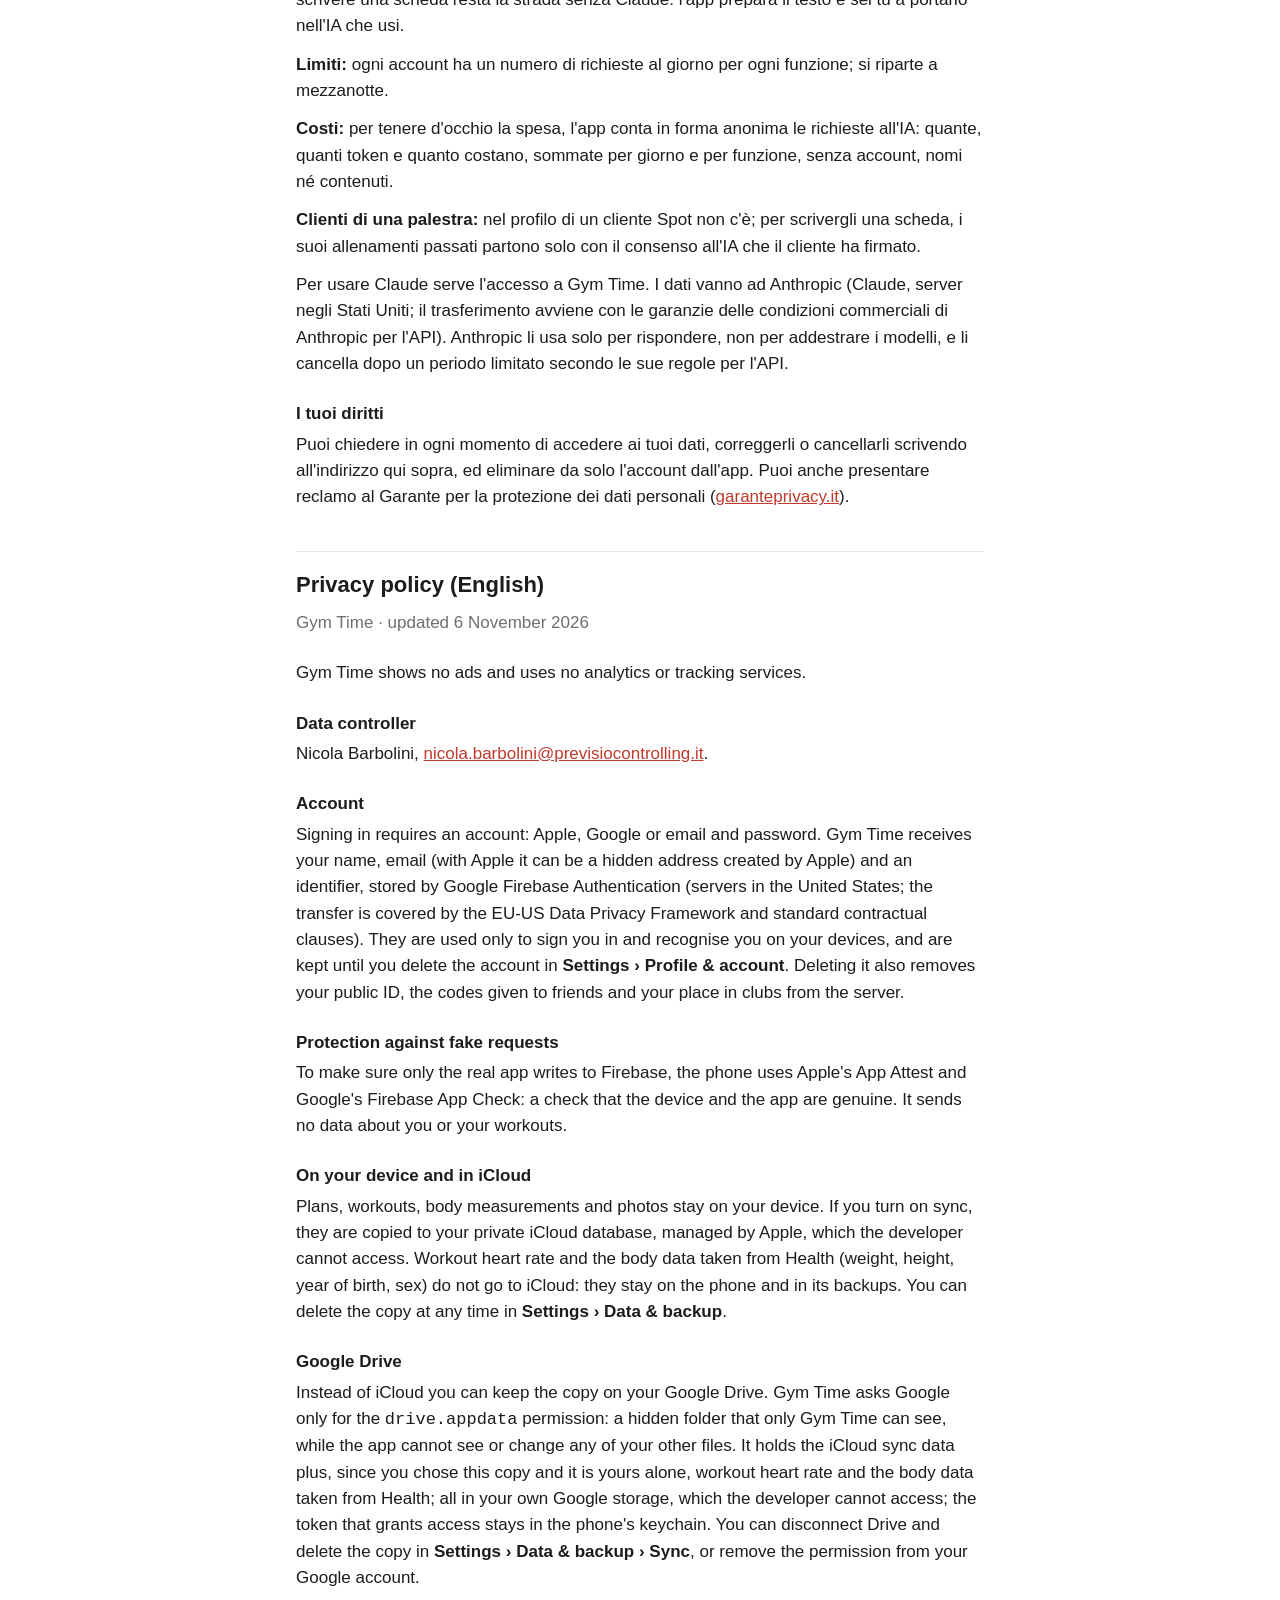
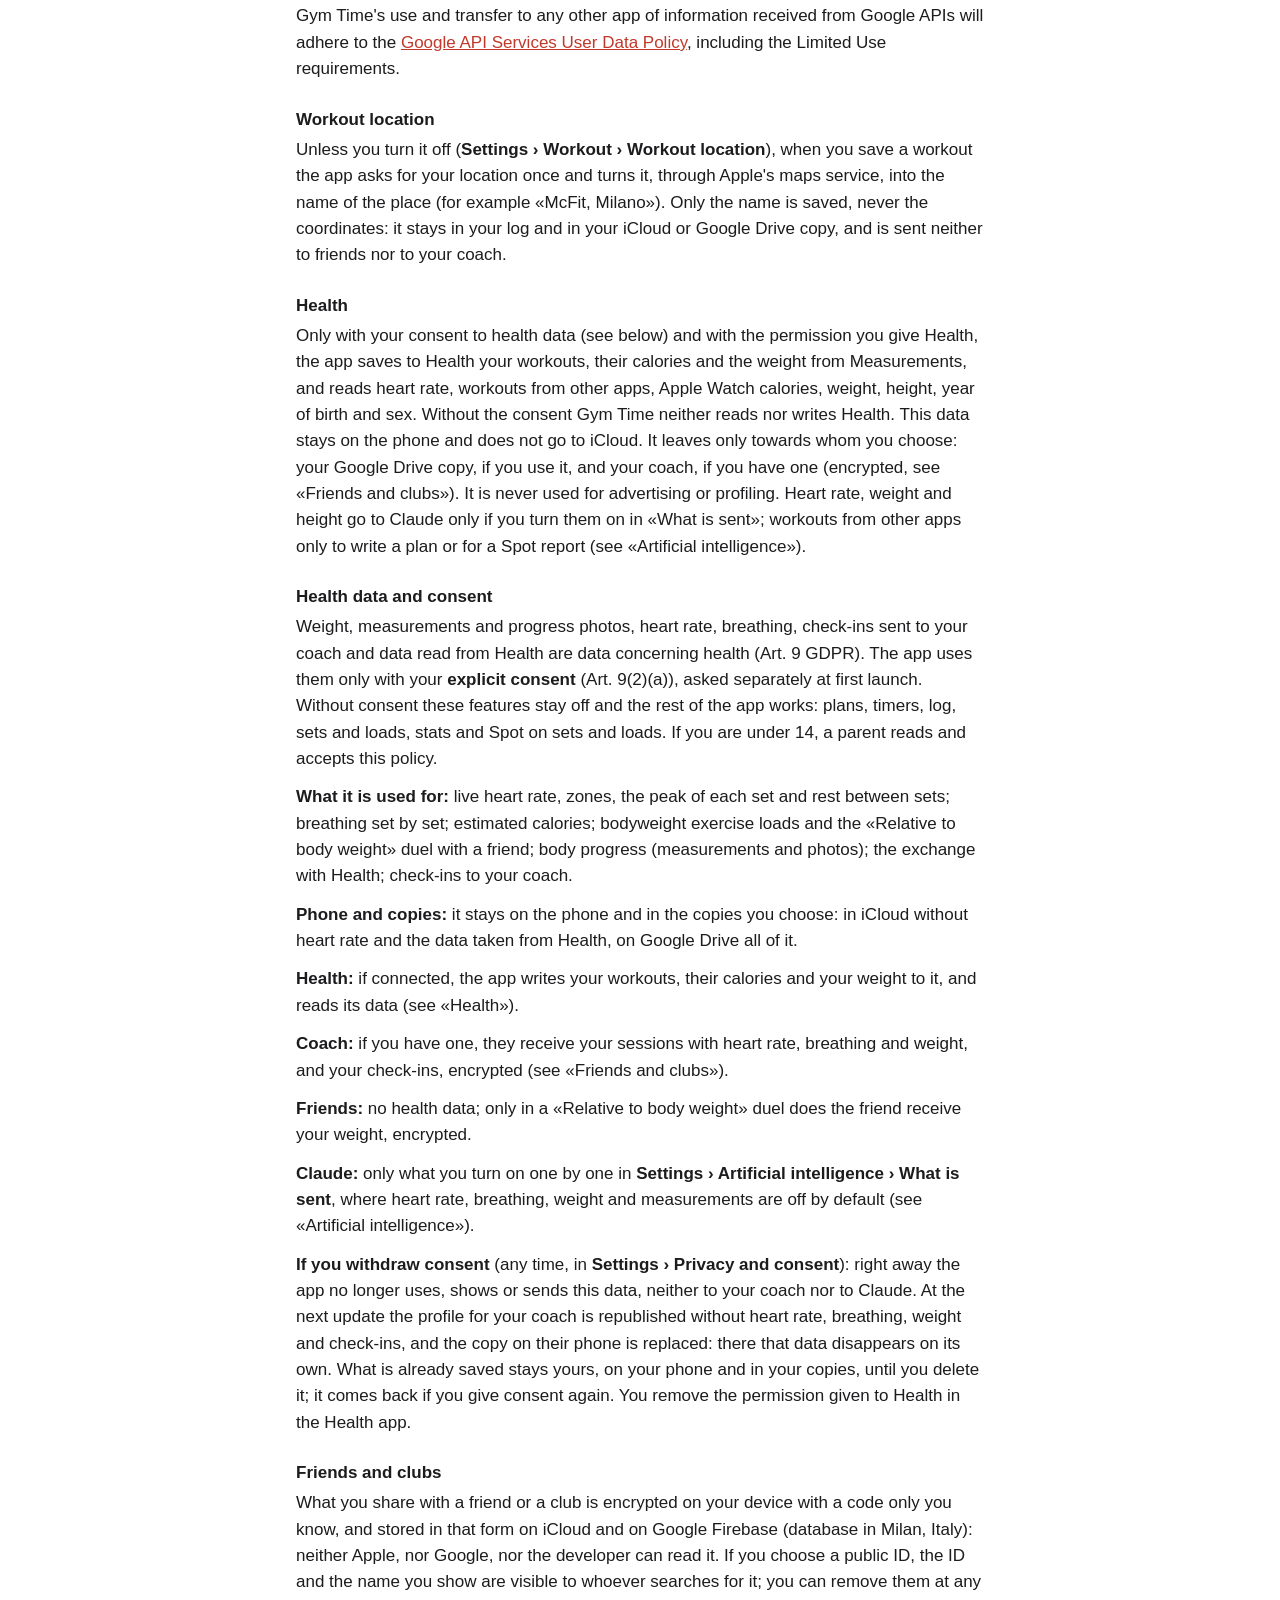
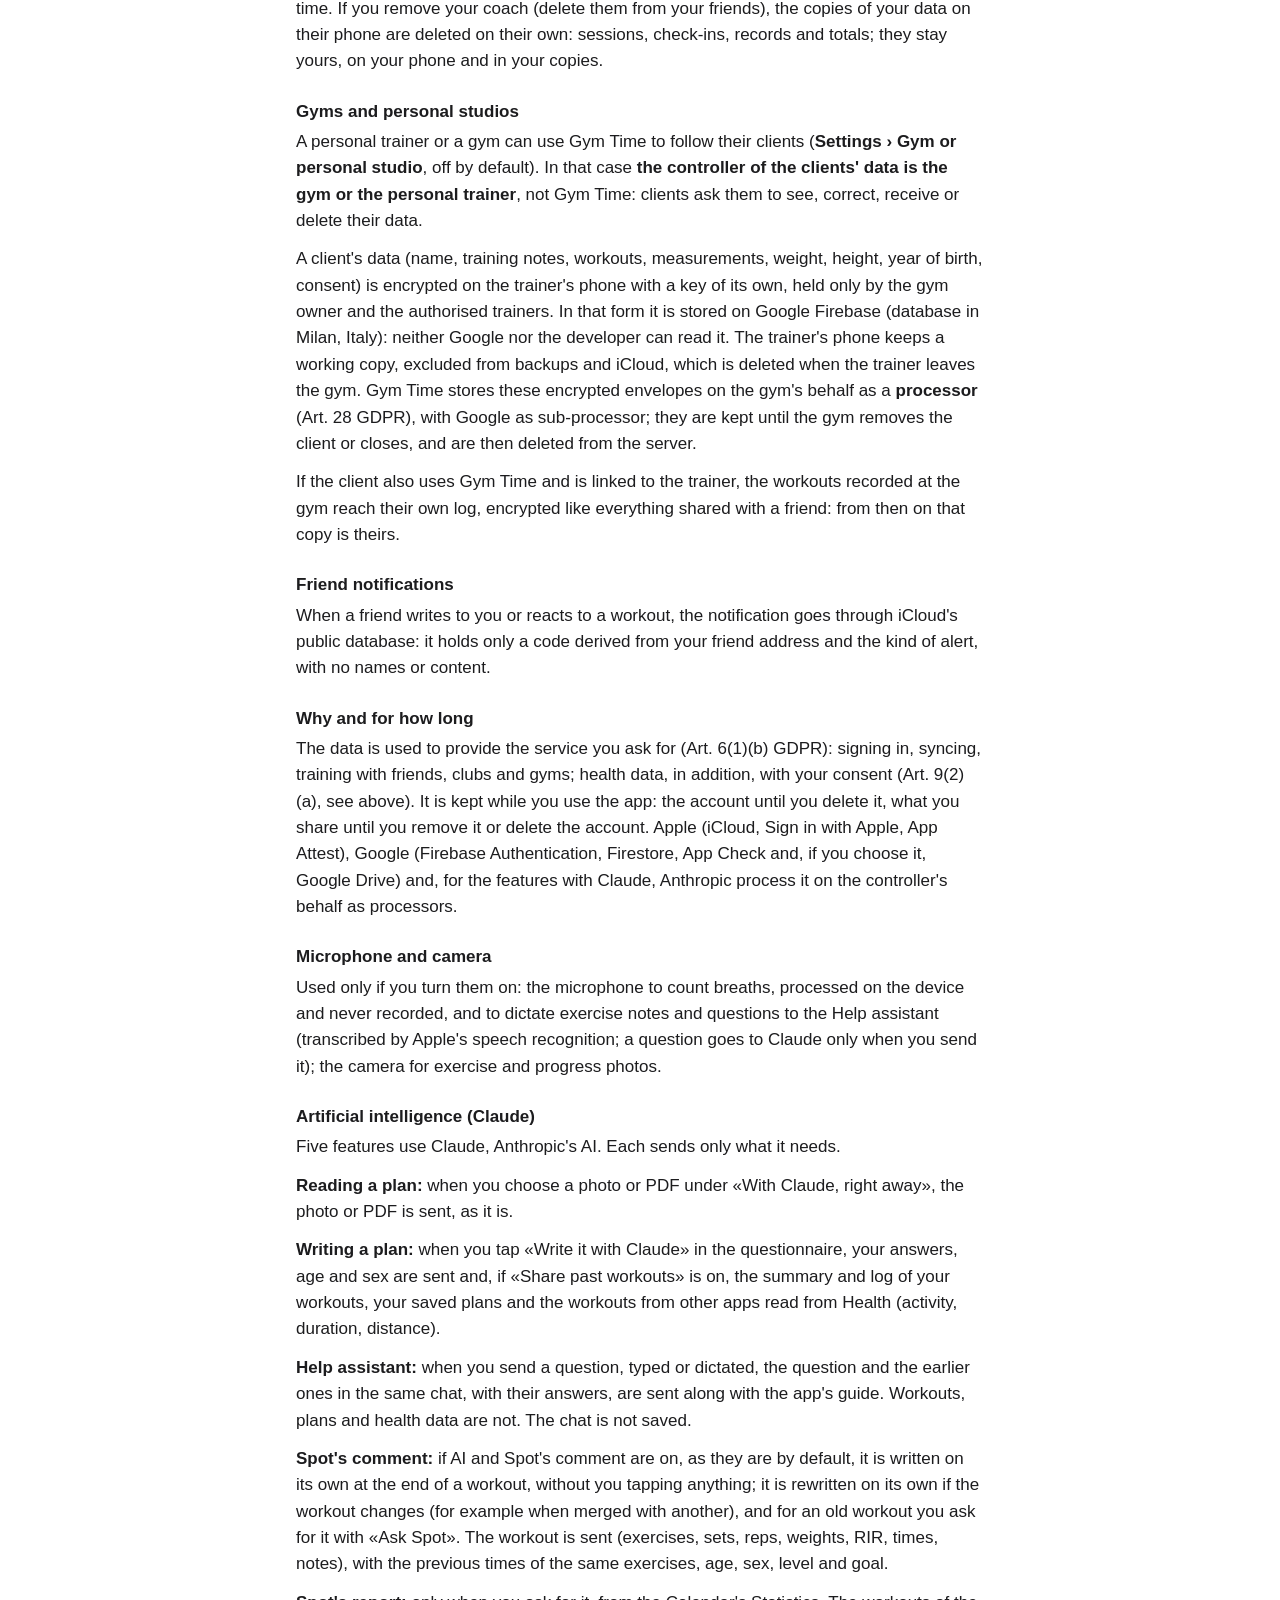
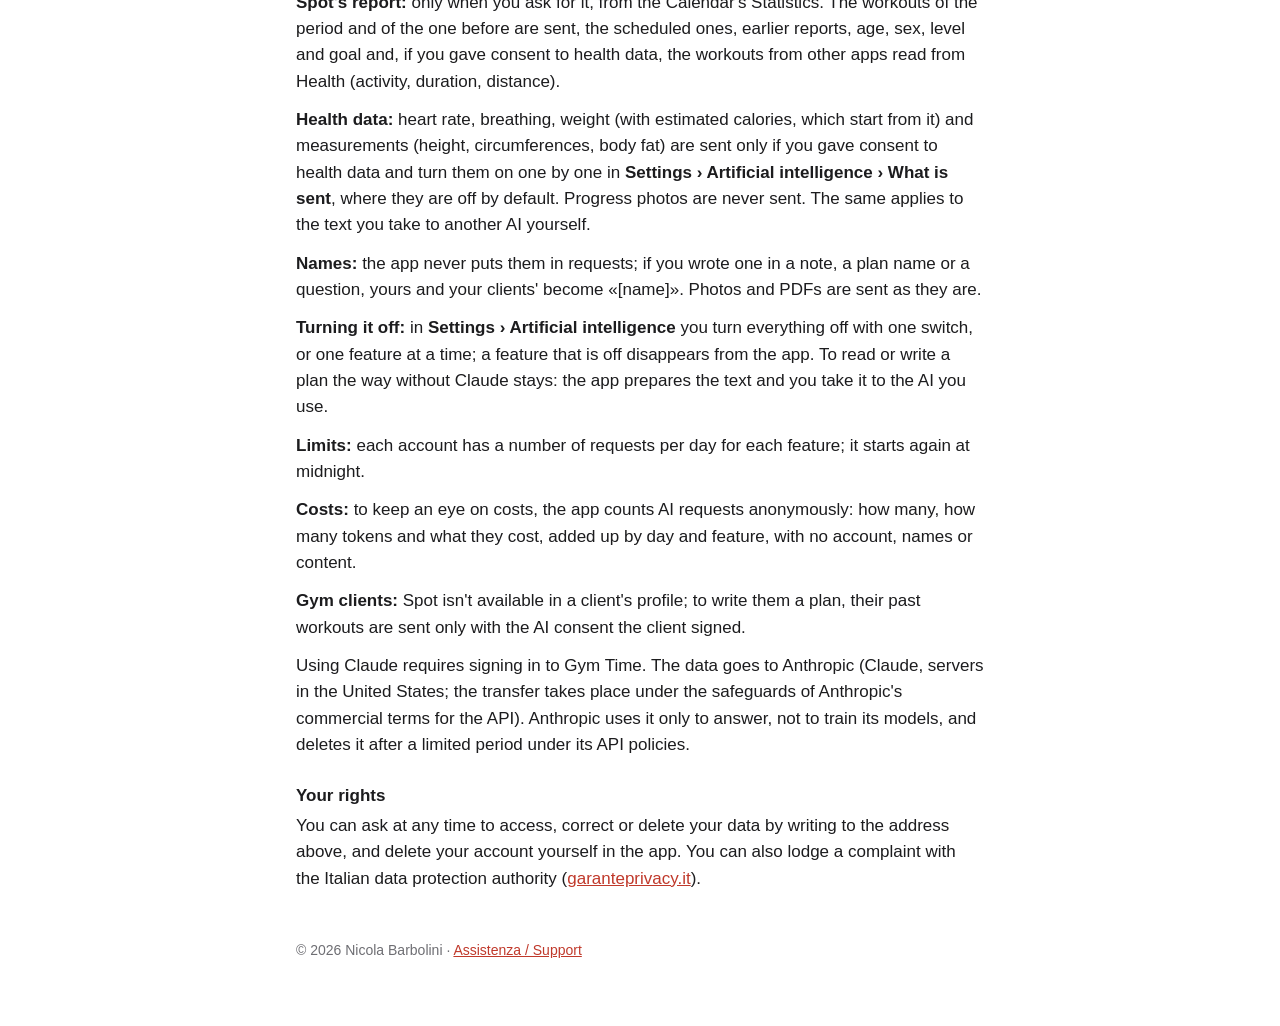
==== commit b50b2517: "Merge branch 'claude/battiti-dal-vivo' into claude/privacy-consensi-chiari-abc96a # Conflicts: #	Doc" ====
--- a/privacy.html
+++ b/privacy.html
@@ -10,7 +10,7 @@
 <main>
 <nav><a href="index.html">Assistenza</a><a href="privacy.html">Privacy</a><a href="#english">English</a></nav>
 <h1>Informativa sulla privacy</h1>
-<p class="sotto">Gym Time · aggiornata il 2 novembre 2026</p>
+<p class="sotto">Gym Time · aggiornata il 6 novembre 2026</p>
 
 <p>Gym Time non mostra pubblicità e non usa servizi di analisi o di tracciamento.</p>
 
@@ -56,20 +56,43 @@
 servizi API di Google</a>, compresi i requisiti di Uso limitato (Limited Use).</p>
 
 <h3>Salute</h3>
-<p>Con il tuo permesso, l'app salva gli allenamenti nell'app Salute e legge il battito e le attività
-compatibili. Questi dati restano sul telefono e non vanno in iCloud. Escono solo verso chi scegli tu:
-la tua copia su Google Drive, se la usi, e il tuo allenatore, se ne hai uno (cifrati, vedi «Amici e
-club»). Non servono a pubblicità né a profilazione, e vanno a un'IA solo se lo scegli tu (vedi «Intelligenza artificiale»).</p>
+<p>Solo con il consenso ai dati sulla salute (vedi sotto) e con il permesso che dai a Salute, l'app
+salva in Salute gli allenamenti, le loro calorie e il peso delle Misure, e legge il battito, gli
+allenamenti delle altre app, le calorie dell'Apple Watch, peso, altezza, anno di nascita e sesso. Senza
+il consenso Gym Time non legge e non scrive in Salute. Questi dati restano sul telefono e non vanno in
+iCloud. Escono solo verso chi scegli tu: la tua copia su Google Drive, se la usi, e il tuo allenatore,
+se ne hai uno (cifrati, vedi «Amici e club»). Non servono a pubblicità né a profilazione. A Claude
+battito, peso e altezza vanno solo se li accendi in «Cosa parte»; gli allenamenti delle altre app solo
+per scrivere una scheda o per un report di Spot (vedi «Intelligenza artificiale»).</p>
 
 <h3>Dati sulla salute e consenso</h3>
 <p>Peso, misure e foto dei progressi, battito, respiro, check-in mandati all'allenatore e i dati letti
 da Salute sono dati relativi alla salute (art. 9 del GDPR). L'app li usa solo con il tuo
-<strong>consenso esplicito</strong> (art. 9.2.a), che chiede separatamente al primo avvio: servono a
-calorie, carichi a corpo libero, progressi e, se ne hai uno, al tuo allenatore. Senza consenso queste
-funzioni restano spente e il resto dell'app funziona. Puoi toglierlo quando vuoi da
-<strong>Impostazioni › Privacy e consensi</strong>: da quel momento l'app non li usa e non li manda a
-nessuno; quelli già salvati restano sul tuo telefono finché non li cancelli. Se hai meno di 14 anni,
-l'informativa la legge e l'accetta un genitore.</p>
+<strong>consenso esplicito</strong> (art. 9.2.a), che chiede separatamente al primo avvio. Senza
+consenso queste funzioni restano spente e il resto dell'app funziona: schede, timer, diario, serie e
+carichi, statistiche e Spot su serie e carichi. Se hai meno di 14 anni, l'informativa la legge e
+l'accetta un genitore.</p>
+<p><strong>A cosa servono:</strong> battito dal vivo, zone, picco di ogni serie e recupero fra le serie;
+respiro serie per serie; calorie stimate; chili degli esercizi a corpo libero e il duello «Pesato sul
+peso corporeo» con un amico; progressi del corpo (misure e foto); lo scambio con Salute; i check-in al
+tuo allenatore.</p>
+<p><strong>Telefono e copie:</strong> restano sul telefono e nelle copie che scegli: in iCloud senza il
+battito e i dati presi da Salute, su Google Drive tutti.</p>
+<p><strong>Salute:</strong> se l'hai collegata, l'app ci scrive gli allenamenti, le loro calorie e il
+peso, e ne legge i dati (vedi «Salute»).</p>
+<p><strong>Allenatore:</strong> se ne hai uno, riceve le tue sedute con battito, respiro e peso, e i
+check-in, cifrati (vedi «Amici e club»).</p>
+<p><strong>Amici:</strong> nessun dato sulla salute; solo in un duello «Pesato sul peso corporeo»
+l'amico riceve il tuo peso, cifrato.</p>
+<p><strong>Claude:</strong> solo quello che accendi uno per uno in <strong>Impostazioni › Intelligenza
+artificiale › Cosa parte</strong>, dove battito, respiro, peso e misure sono spenti di partenza (vedi
+«Intelligenza artificiale»).</p>
+<p><strong>Se togli il consenso</strong> (quando vuoi, da <strong>Impostazioni › Privacy e
+consensi</strong>): da subito l'app non usa, non mostra e non manda più questi dati, né al tuo
+allenatore né a Claude. Al primo aggiornamento il profilo per il tuo allenatore viene ripubblicato
+senza battito, respiro, peso e check-in, e la copia sul suo telefono viene sostituita: lì quei dati
+spariscono da soli. Quelli già salvati restano tuoi, sul tuo telefono e nelle tue copie, finché non li
+cancelli; ridando il consenso tornano. Il permesso dato a Salute lo togli dall'app Salute.</p>
 
 <h3>Luogo dell'allenamento</h3>
 <p>Se non lo spegni (<strong>Impostazioni › Allenamento › Luogo dell'allenamento</strong>), quando
@@ -82,7 +105,9 @@
 <p>Quello che condividi con un amico o con un club viene cifrato sul tuo dispositivo con un codice che
 conoscete solo voi, e salvato in questa forma su iCloud e su Google Firebase (database a Milano): né
 Apple, né Google, né lo sviluppatore possono leggerlo. Se scegli un ID pubblico, l'ID e il nome che
-mostri sono visibili a chi lo cerca; puoi rimuoverli quando vuoi.</p>
+mostri sono visibili a chi lo cerca; puoi rimuoverli quando vuoi. Se togli il tuo allenatore (lo
+elimini dagli amici), sul suo telefono si cancellano da sole le copie dei tuoi dati: sedute, check-in,
+record e totali; restano tuoi, sul tuo telefono e nelle tue copie.</p>
 
 <h3>Palestre e studi personal</h3>
 <p>Un personal trainer o una palestra possono usare Gym Time per seguire i propri clienti
@@ -111,8 +136,8 @@
 allenarti con amici, club e palestre; quelli sulla salute, in più, con il tuo consenso (art. 9.2.a, vedi
 sopra). Restano finché usi l'app: l'account fino alla sua eliminazione, quello
 che condividi finché lo togli o elimini l'account. Apple (iCloud, Accedi con Apple, App Attest) e
-Google (Firebase Authentication, Firestore, App Check e, se lo scegli, Google Drive) e, se usi Claude
-nell'app, Anthropic li trattano per conto del titolare come responsabili del trattamento.</p>
+Google (Firebase Authentication, Firestore, App Check e, se lo scegli, Google Drive) e, per le funzioni
+con Claude, Anthropic li trattano per conto del titolare come responsabili del trattamento.</p>
 
 <h3>Microfono e fotocamera</h3>
 <p>Usati solo se li attivi tu: il microfono per contare i respiri, elaborato sul dispositivo e mai
@@ -121,17 +146,48 @@
 la fotocamera per le foto di esercizi e progressi.</p>
 
 <h3>Intelligenza artificiale (Claude)</h3>
-<p>Due funzioni possono usare un'IA: leggere la foto o il PDF di una scheda e scrivere una scheda dal
-questionario. Di serie l'app prepara il testo e sei tu a portarlo nell'IA che usi. Se hai fatto l'accesso
-puoi invece toccare «Con Claude, subito» o «Scrivila con Claude»: solo allora l'app manda ad Anthropic
-(Claude, server negli Stati Uniti; il trasferimento avviene con le garanzie delle condizioni commerciali
-di Anthropic per l'API) la foto o il PDF, oppure le risposte al questionario con il tuo profilo
-senza nome e, se hai acceso «Condividi gli allenamenti passati», il riassunto dei tuoi allenamenti,
-compresi quelli letti da Salute. Anthropic li usa solo per rispondere, non per addestrare i modelli, e
-li cancella dopo un periodo limitato secondo le sue regole per l'API. Ogni account ha un numero di
-richieste al giorno; nulla parte senza che tu lo tocchi. Per tenere d'occhio la spesa, l'app conta in
-forma anonima le richieste all'IA: quante, quanti token e quanto costano, sommate per giorno e per
-funzione, senza account, nomi né contenuti.</p>
+<p>Cinque funzioni usano Claude, l'IA di Anthropic. Ognuna manda solo quello che le serve.</p>
+<p><strong>Leggere una scheda:</strong> quando scegli una foto o un PDF sotto «Con Claude, subito»,
+partono la foto o il PDF, così come sono.</p>
+<p><strong>Scrivere una scheda:</strong> quando tocchi «Scrivila con Claude» nel questionario, partono le
+risposte, età e sesso e, se hai acceso «Condividi gli allenamenti passati», il riassunto e il diario dei
+tuoi allenamenti, le schede salvate e gli allenamenti delle altre app letti da Salute (attività, durata,
+distanza).</p>
+<p><strong>Assistente dell'Aiuto:</strong> quando mandi una domanda, scritta o dettata, partono la
+domanda e quelle di prima nella stessa chat, con le risposte, insieme alla guida dell'app. Allenamenti,
+schede e dati sulla salute no. La chat non si salva.</p>
+<p><strong>Commento di Spot:</strong> se l'IA e il commento di Spot sono accesi, come lo sono di partenza,
+si scrive da solo a fine allenamento, senza che tu tocchi niente; si riscrive da solo se l'allenamento
+cambia (per esempio unendolo a un altro), e per un allenamento vecchio lo chiedi tu con «Chiedi a
+Spot». Partono l'allenamento (esercizi, serie, ripetizioni, pesi, RIR, tempi, note), le volte prima
+degli stessi esercizi, età, sesso, livello e obiettivo.</p>
+<p><strong>Report di Spot:</strong> solo quando lo chiedi, dalle Statistiche del Calendario. Partono gli
+allenamenti del periodo e di quello prima, quelli in programma, i report già fatti, età, sesso, livello
+e obiettivo e, se hai dato il consenso ai dati sulla salute, gli allenamenti delle altre app letti da
+Salute (attività, durata, distanza).</p>
+<p><strong>Dati sulla salute:</strong> battito, respiro, peso (con le calorie stimate, che partono dal
+peso) e misure (altezza, circonferenze, massa grassa) partono solo se hai dato il consenso ai dati sulla
+salute e li accendi uno per uno in <strong>Impostazioni › Intelligenza artificiale › Cosa
+parte</strong>, dove sono spenti di partenza. Le foto dei progressi non partono mai. Lo stesso vale per il testo
+che porti tu in un'altra IA.</p>
+<p><strong>Nomi:</strong> l'app non li mette mai nelle richieste; se ne hai scritto uno in una nota, nel
+nome di una scheda o in una domanda, il tuo e quelli dei tuoi clienti diventano «[nome]». Foto e PDF
+partono come sono.</p>
+<p><strong>Spegnere:</strong> in <strong>Impostazioni › Intelligenza artificiale</strong> spegni tutto
+con un interruttore, oppure una funzione alla volta; una funzione spenta sparisce dall'app. Per leggere
+o scrivere una scheda resta la strada senza Claude: l'app prepara il testo e sei tu a portarlo nell'IA
+che usi.</p>
+<p><strong>Limiti:</strong> ogni account ha un numero di richieste al giorno per ogni funzione; si
+riparte a mezzanotte.</p>
+<p><strong>Costi:</strong> per tenere d'occhio la spesa, l'app conta in forma anonima le richieste
+all'IA: quante, quanti token e quanto costano, sommate per giorno e per funzione, senza account, nomi né
+contenuti.</p>
+<p><strong>Clienti di una palestra:</strong> nel profilo di un cliente Spot non c'è; per scrivergli una
+scheda, i suoi allenamenti passati partono solo con il consenso all'IA che il cliente ha firmato.</p>
+<p>Per usare Claude serve l'accesso a Gym Time. I dati vanno ad Anthropic (Claude, server negli Stati
+Uniti; il trasferimento avviene con le garanzie delle condizioni commerciali di Anthropic per l'API).
+Anthropic li usa solo per rispondere, non per addestrare i modelli, e li cancella dopo un periodo
+limitato secondo le sue regole per l'API.</p>
 
 <h3>I tuoi diritti</h3>
 <p>Puoi chiedere in ogni momento di accedere ai tuoi dati, correggerli o cancellarli scrivendo
@@ -139,6 +195,7 @@
 Garante per la protezione dei dati personali (<a href="https://www.garanteprivacy.it">garanteprivacy.it</a>).</p>
 
 <h2 id="english">Privacy policy (English)</h2>
+<p class="sotto">Gym Time · updated 6 November 2026</p>
 <p>Gym Time shows no ads and uses no analytics or tracking services.</p>
 <h3>Data controller</h3>
 <p>Nicola Barbolini, <a href="mailto:nicola.barbolini@previsiocontrolling.it">nicola.barbolini@previsiocontrolling.it</a>.</p>
@@ -177,23 +234,48 @@
 the place (for example «McFit, Milano»). Only the name is saved, never the coordinates: it stays in your
 log and in your iCloud or Google Drive copy, and is sent neither to friends nor to your coach.</p>
 <h3>Health</h3>
-<p>With your permission, the app saves workouts to the Health app and reads heart rate and compatible
-activities. This data stays on the phone and does not go to iCloud. It leaves only towards whom you
-choose: your Google Drive copy, if you use it, and your coach, if you have one (encrypted, see «Friends
-and clubs»). It is never used for advertising or profiling, and goes to an AI only if you choose so (see «Artificial intelligence»).</p>
+<p>Only with your consent to health data (see below) and with the permission you give Health, the app
+saves to Health your workouts, their calories and the weight from Measurements, and reads heart rate,
+workouts from other apps, Apple Watch calories, weight, height, year of birth and sex. Without the
+consent Gym Time neither reads nor writes Health. This data stays on the phone and does not go to
+iCloud. It leaves only towards whom you choose: your Google Drive copy, if you use it, and your coach,
+if you have one (encrypted, see «Friends and clubs»). It is never used for advertising or profiling.
+Heart rate, weight and height go to Claude only if you turn them on in «What is sent»; workouts from
+other apps only to write a plan or for a Spot report (see «Artificial intelligence»).</p>
 <h3>Health data and consent</h3>
 <p>Weight, measurements and progress photos, heart rate, breathing, check-ins sent to your coach and
 data read from Health are data concerning health (Art. 9 GDPR). The app uses them only with your
-<strong>explicit consent</strong> (Art. 9(2)(a)), asked separately at first launch: they serve
-calories, bodyweight loads, progress and, if you have one, your coach. Without consent these features
-stay off and the rest of the app works. You can withdraw it any time in <strong>Settings › Privacy and
-consent</strong>: from then on the app neither uses nor sends them; what is already saved stays on your
-phone until you delete it. If you are under 14, a parent reads and accepts this policy.</p>
+<strong>explicit consent</strong> (Art. 9(2)(a)), asked separately at first launch. Without consent
+these features stay off and the rest of the app works: plans, timers, log, sets and loads, stats and
+Spot on sets and loads. If you are under 14, a parent reads and accepts this policy.</p>
+<p><strong>What it is used for:</strong> live heart rate, zones, the peak of each set and rest between
+sets; breathing set by set; estimated calories; bodyweight exercise loads and the «Relative to body
+weight» duel with a friend; body progress (measurements and photos); the exchange with Health;
+check-ins to your coach.</p>
+<p><strong>Phone and copies:</strong> it stays on the phone and in the copies you choose: in iCloud
+without heart rate and the data taken from Health, on Google Drive all of it.</p>
+<p><strong>Health:</strong> if connected, the app writes your workouts, their calories and your weight
+to it, and reads its data (see «Health»).</p>
+<p><strong>Coach:</strong> if you have one, they receive your sessions with heart rate, breathing and
+weight, and your check-ins, encrypted (see «Friends and clubs»).</p>
+<p><strong>Friends:</strong> no health data; only in a «Relative to body weight» duel does the friend
+receive your weight, encrypted.</p>
+<p><strong>Claude:</strong> only what you turn on one by one in <strong>Settings › Artificial
+intelligence › What is sent</strong>, where heart rate, breathing, weight and measurements are off by
+default (see «Artificial intelligence»).</p>
+<p><strong>If you withdraw consent</strong> (any time, in <strong>Settings › Privacy and
+consent</strong>): right away the app no longer uses, shows or sends this data, neither to your coach
+nor to Claude. At the next update the profile for your coach is republished without heart rate,
+breathing, weight and check-ins, and the copy on their phone is replaced: there that data disappears on
+its own. What is already saved stays yours, on your phone and in your copies, until you delete it; it
+comes back if you give consent again. You remove the permission given to Health in the Health app.</p>
 <h3>Friends and clubs</h3>
 <p>What you share with a friend or a club is encrypted on your device with a code only you know, and
 stored in that form on iCloud and on Google Firebase (database in Milan, Italy): neither Apple, nor
 Google, nor the developer can read it. If you choose a public ID, the ID and the name you show are
-visible to whoever searches for it; you can remove them at any time.</p>
+visible to whoever searches for it; you can remove them at any time. If you remove your coach (delete
+them from your friends), the copies of your data on their phone are deleted on their own: sessions,
+check-ins, records and totals; they stay yours, on your phone and in your copies.</p>
 <h3>Gyms and personal studios</h3>
 <p>A personal trainer or a gym can use Gym Time to follow their clients (<strong>Settings › Gym or
 personal studio</strong>, off by default). In that case <strong>the controller of the clients' data is
@@ -217,25 +299,55 @@
 training with friends, clubs and gyms; health data, in addition, with your consent (Art. 9(2)(a), see
 above). It is kept while you use the app: the account until you delete it,
 what you share until you remove it or delete the account. Apple (iCloud, Sign in with Apple, App
-Attest), Google (Firebase Authentication, Firestore, App Check and, if you choose it, Google Drive) and, if
-you use Claude in the app, Anthropic process it on the controller's behalf as processors.</p>
+Attest), Google (Firebase Authentication, Firestore, App Check and, if you choose it, Google Drive) and,
+for the features with Claude, Anthropic process it on the controller's behalf as processors.</p>
 <h3>Microphone and camera</h3>
 <p>Used only if you turn them on: the microphone to count breaths, processed on the device and never
 recorded, and to dictate exercise notes and questions to the Help assistant (transcribed by Apple's
 speech recognition; a question goes to Claude only when you send it); the camera for
 exercise and progress photos.</p>
 <h3>Artificial intelligence (Claude)</h3>
-<p>Two features can use an AI: reading a photo or PDF of a plan, and writing a plan from the
-questionnaire. By default the app prepares the text and you take it to the AI you use. If you are signed
-in you can instead tap «With Claude, right away» or «Write it with Claude»: only then does the app send
-to Anthropic (Claude, servers in the United States; the transfer takes place under the safeguards of Anthropic's
-commercial terms for the API) the photo or PDF, or your questionnaire answers with your
-profile without your name and, if «Share past workouts» is on, the summary of your workouts, including
-those read from Health. Anthropic uses them only to answer, not to train its models, and deletes them
-after a limited period under its API policies. Each account has a number of requests per day; nothing is
-sent unless you tap it. To keep an eye on costs, the app counts AI requests anonymously: how many,
+<p>Five features use Claude, Anthropic's AI. Each sends only what it needs.</p>
+<p><strong>Reading a plan:</strong> when you choose a photo or PDF under «With Claude, right away», the
+photo or PDF is sent, as it is.</p>
+<p><strong>Writing a plan:</strong> when you tap «Write it with Claude» in the questionnaire, your
+answers, age and sex are sent and, if «Share past workouts» is on, the summary and log of your
+workouts, your saved plans and the workouts from other apps read from Health (activity, duration,
+distance).</p>
+<p><strong>Help assistant:</strong> when you send a question, typed or dictated, the question and the
+earlier ones in the same chat, with their answers, are sent along with the app's guide. Workouts, plans
+and health data are not. The chat is not saved.</p>
+<p><strong>Spot's comment:</strong> if AI and Spot's comment are on, as they are by default, it is
+written on its own at the end of a workout, without you tapping anything; it is rewritten on its own
+if the workout changes (for example when merged with another), and for an old workout you ask for it
+with «Ask Spot». The workout is sent (exercises, sets, reps, weights, RIR, times, notes), with the
+previous times of the same exercises, age, sex, level and goal.</p>
+<p><strong>Spot's report:</strong> only when you ask for it, from the Calendar's Statistics. The workouts
+of the period and of the one before are sent, the scheduled ones, earlier reports, age, sex, level and
+goal and, if you gave consent to health data, the workouts from other apps read from Health (activity,
+duration, distance).</p>
+<p><strong>Health data:</strong> heart rate, breathing, weight (with estimated calories, which start
+from it) and measurements (height, circumferences, body fat) are sent only if you gave consent to
+health data and turn them on one by one in <strong>Settings › Artificial intelligence › What is
+sent</strong>, where they are off by default. Progress photos are never sent. The same applies to the
+text you take to another AI yourself.</p>
+<p><strong>Names:</strong> the app never puts them in requests; if you wrote one in a note, a plan name
+or a question, yours and your clients' become «[name]». Photos and PDFs are sent as they are.</p>
+<p><strong>Turning it off:</strong> in <strong>Settings › Artificial intelligence</strong> you turn
+everything off with one switch, or one feature at a time; a feature that is off disappears from the
+app. To read or write a plan the way without Claude stays: the app prepares the text and you take it to
+the AI you use.</p>
+<p><strong>Limits:</strong> each account has a number of requests per day for each feature; it starts
+again at midnight.</p>
+<p><strong>Costs:</strong> to keep an eye on costs, the app counts AI requests anonymously: how many,
 how many tokens and what they cost, added up by day and feature, with no account, names or
 content.</p>
+<p><strong>Gym clients:</strong> Spot isn't available in a client's profile; to write them a plan,
+their past workouts are sent only with the AI consent the client signed.</p>
+<p>Using Claude requires signing in to Gym Time. The data goes to Anthropic (Claude, servers in the
+United States; the transfer takes place under the safeguards of Anthropic's commercial terms for the
+API). Anthropic uses it only to answer, not to train its models, and deletes it after a limited period
+under its API policies.</p>
 <h3>Your rights</h3>
 <p>You can ask at any time to access, correct or delete your data by writing to the address above, and
 delete your account yourself in the app. You can also lodge a complaint with the Italian data
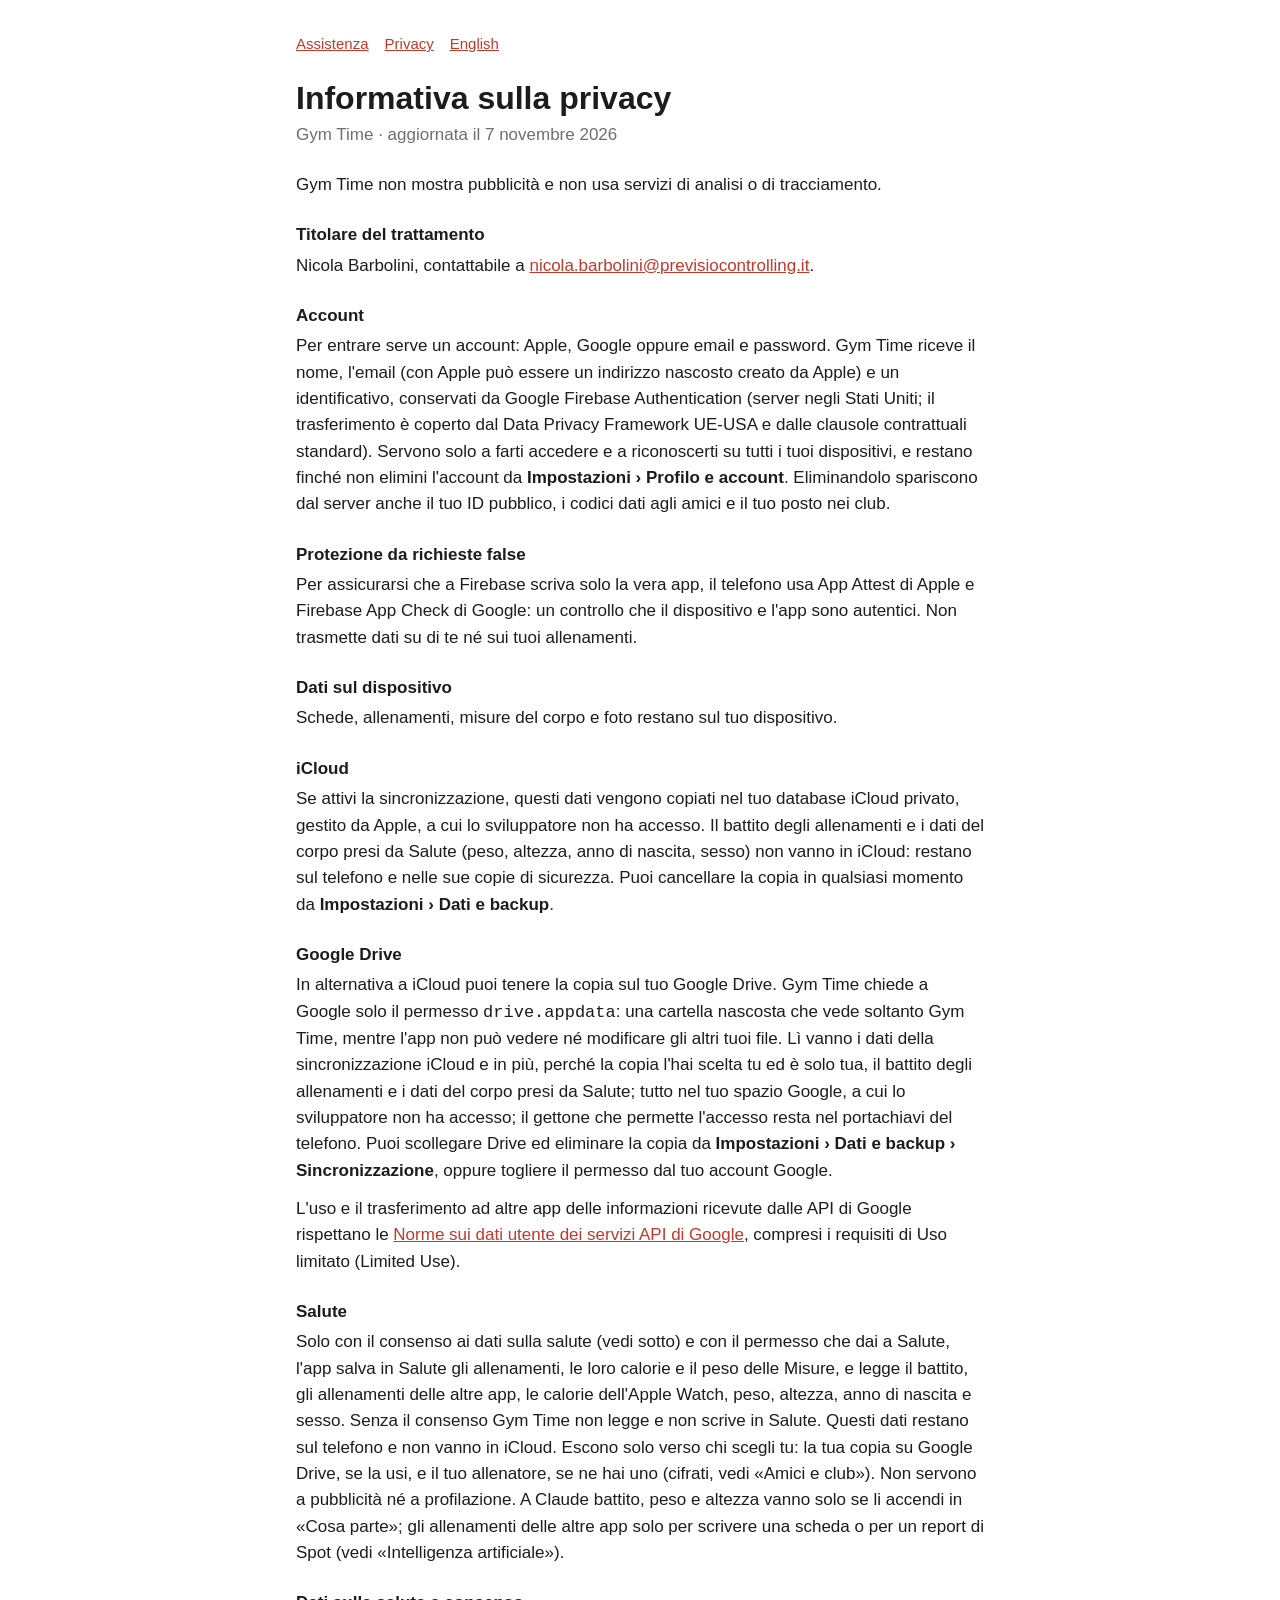
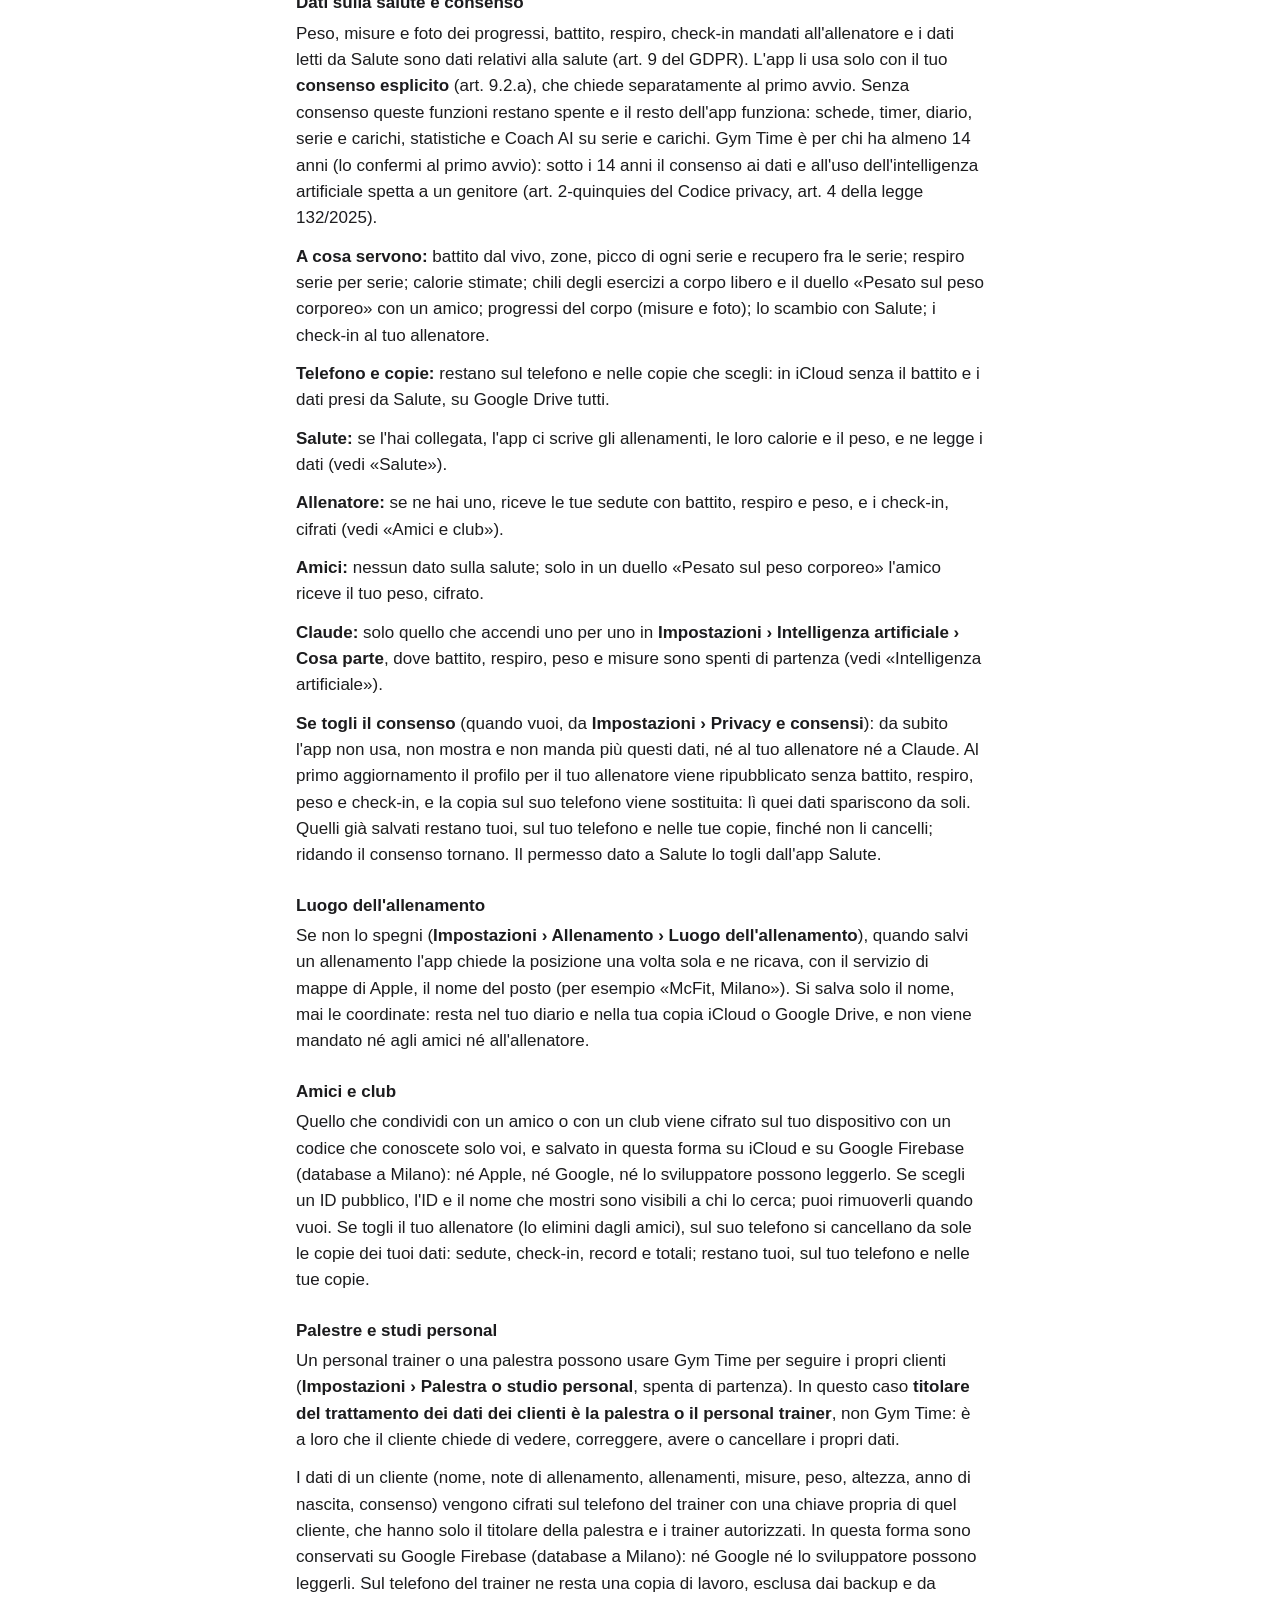
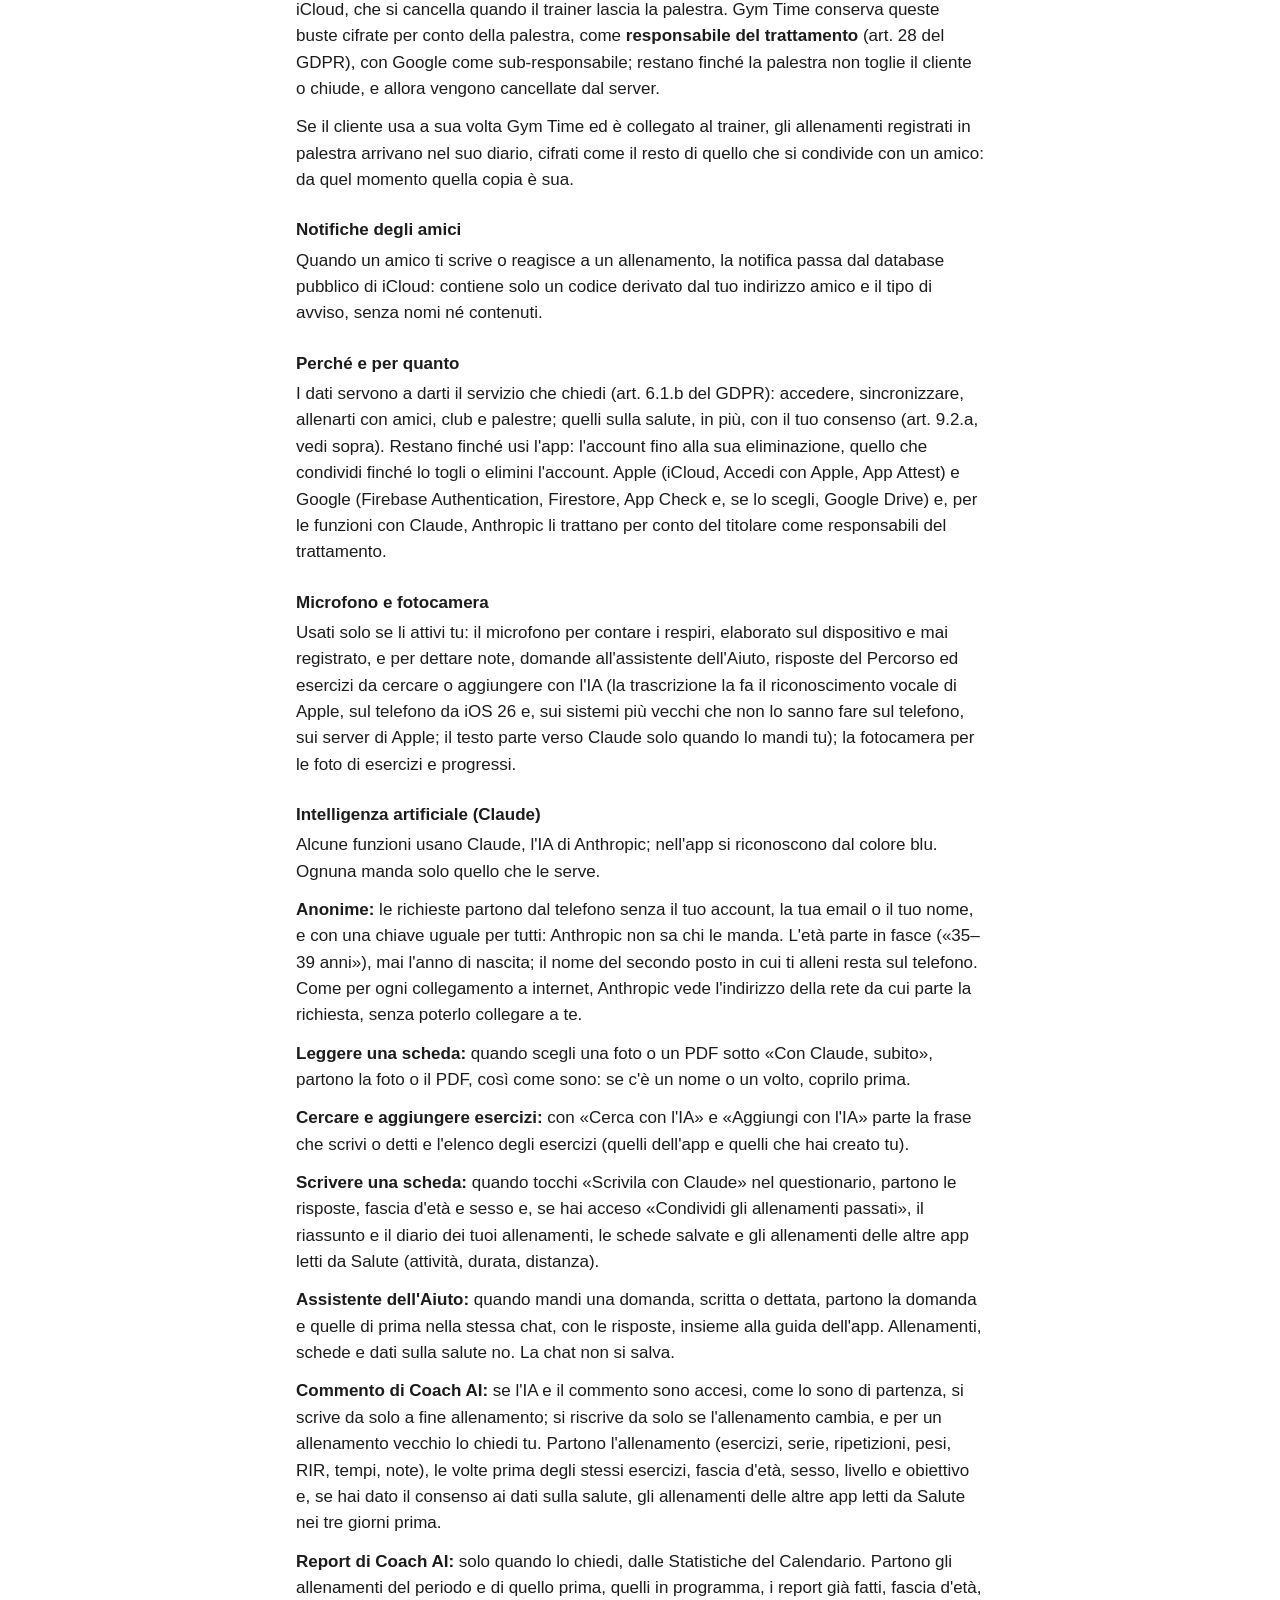
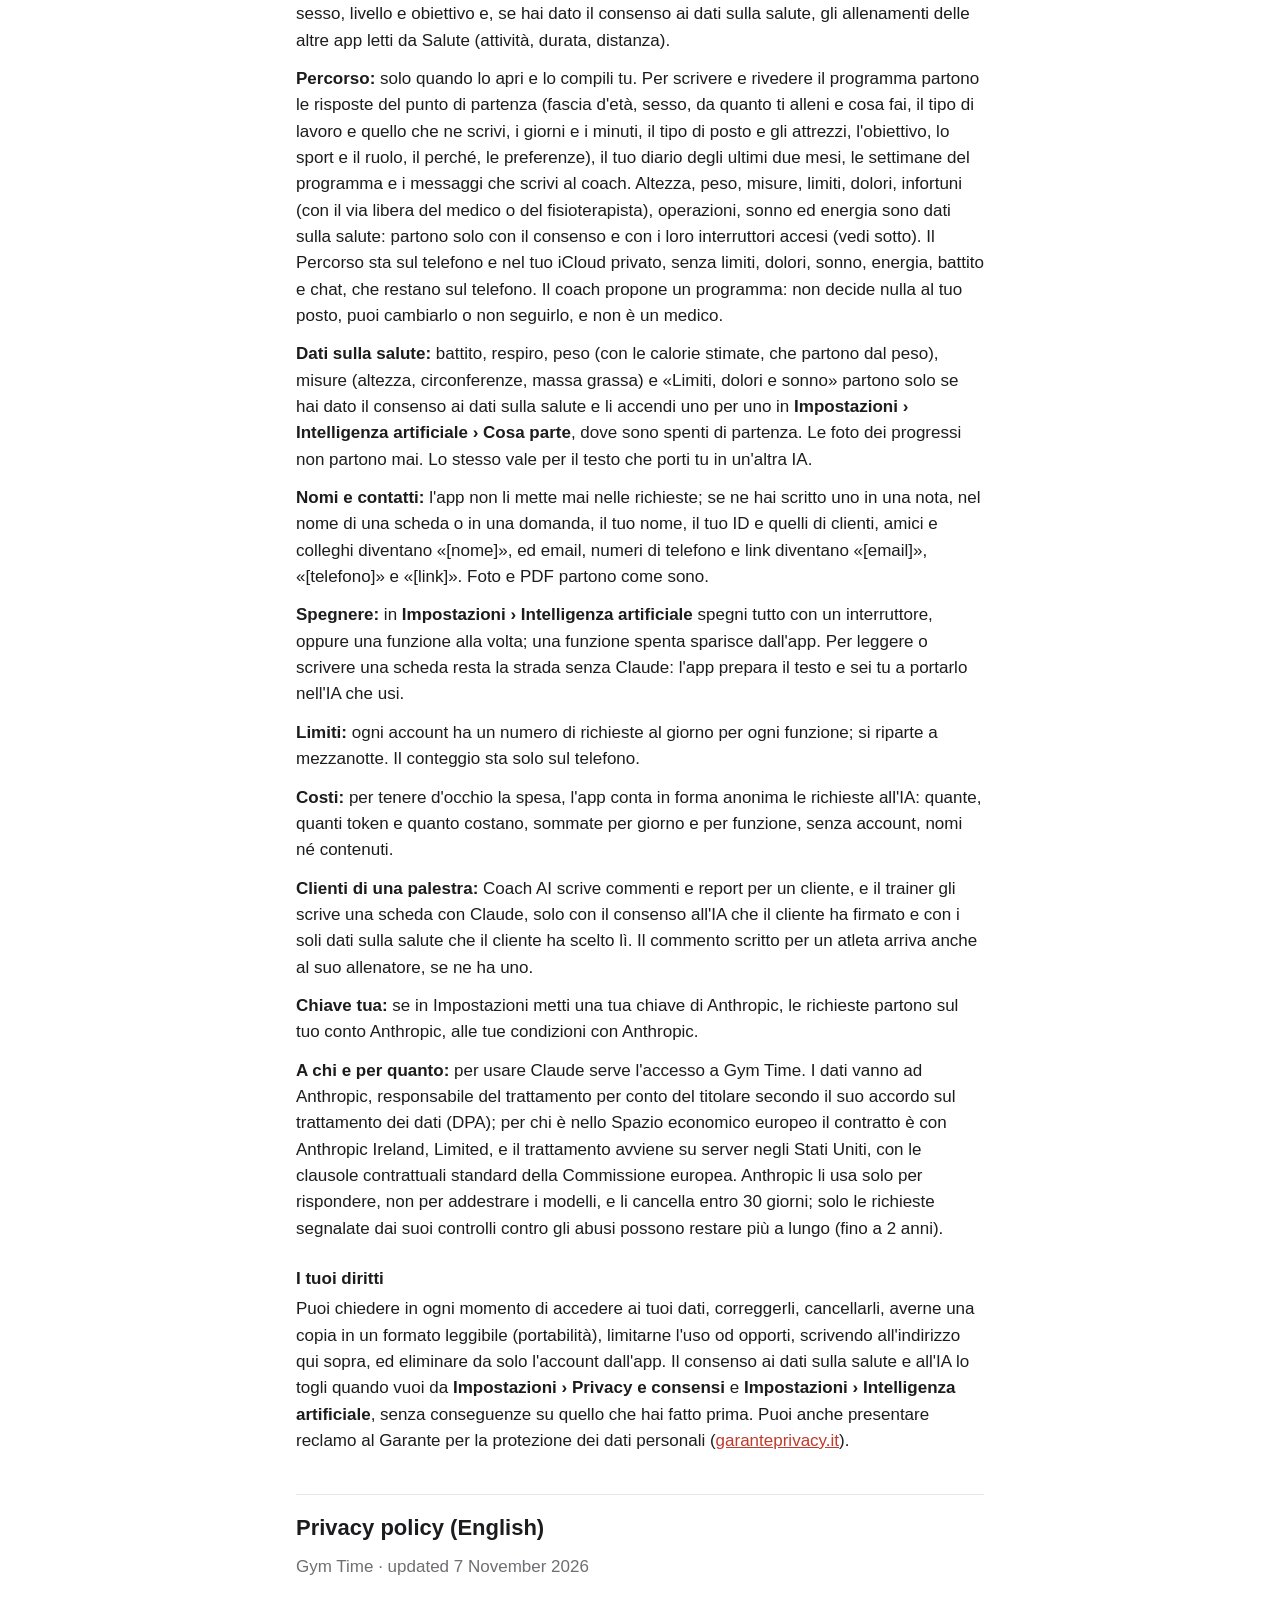
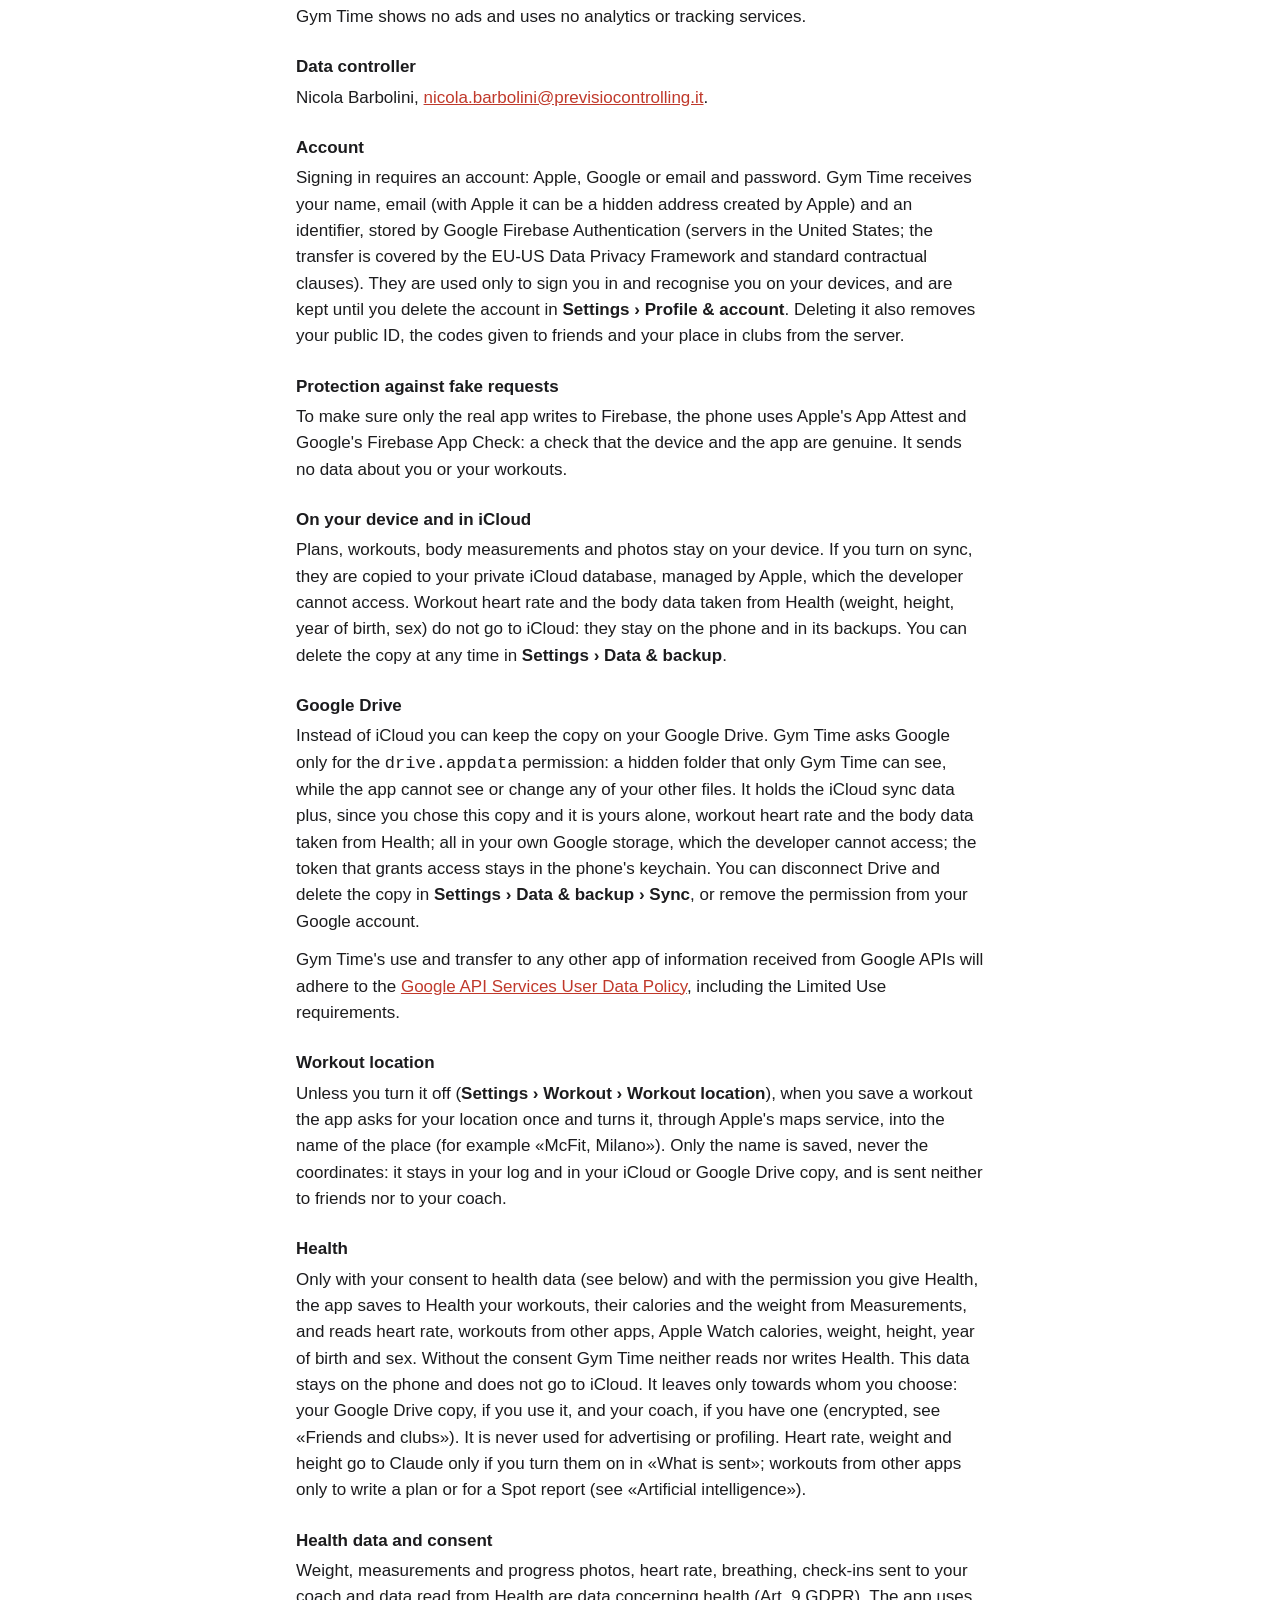
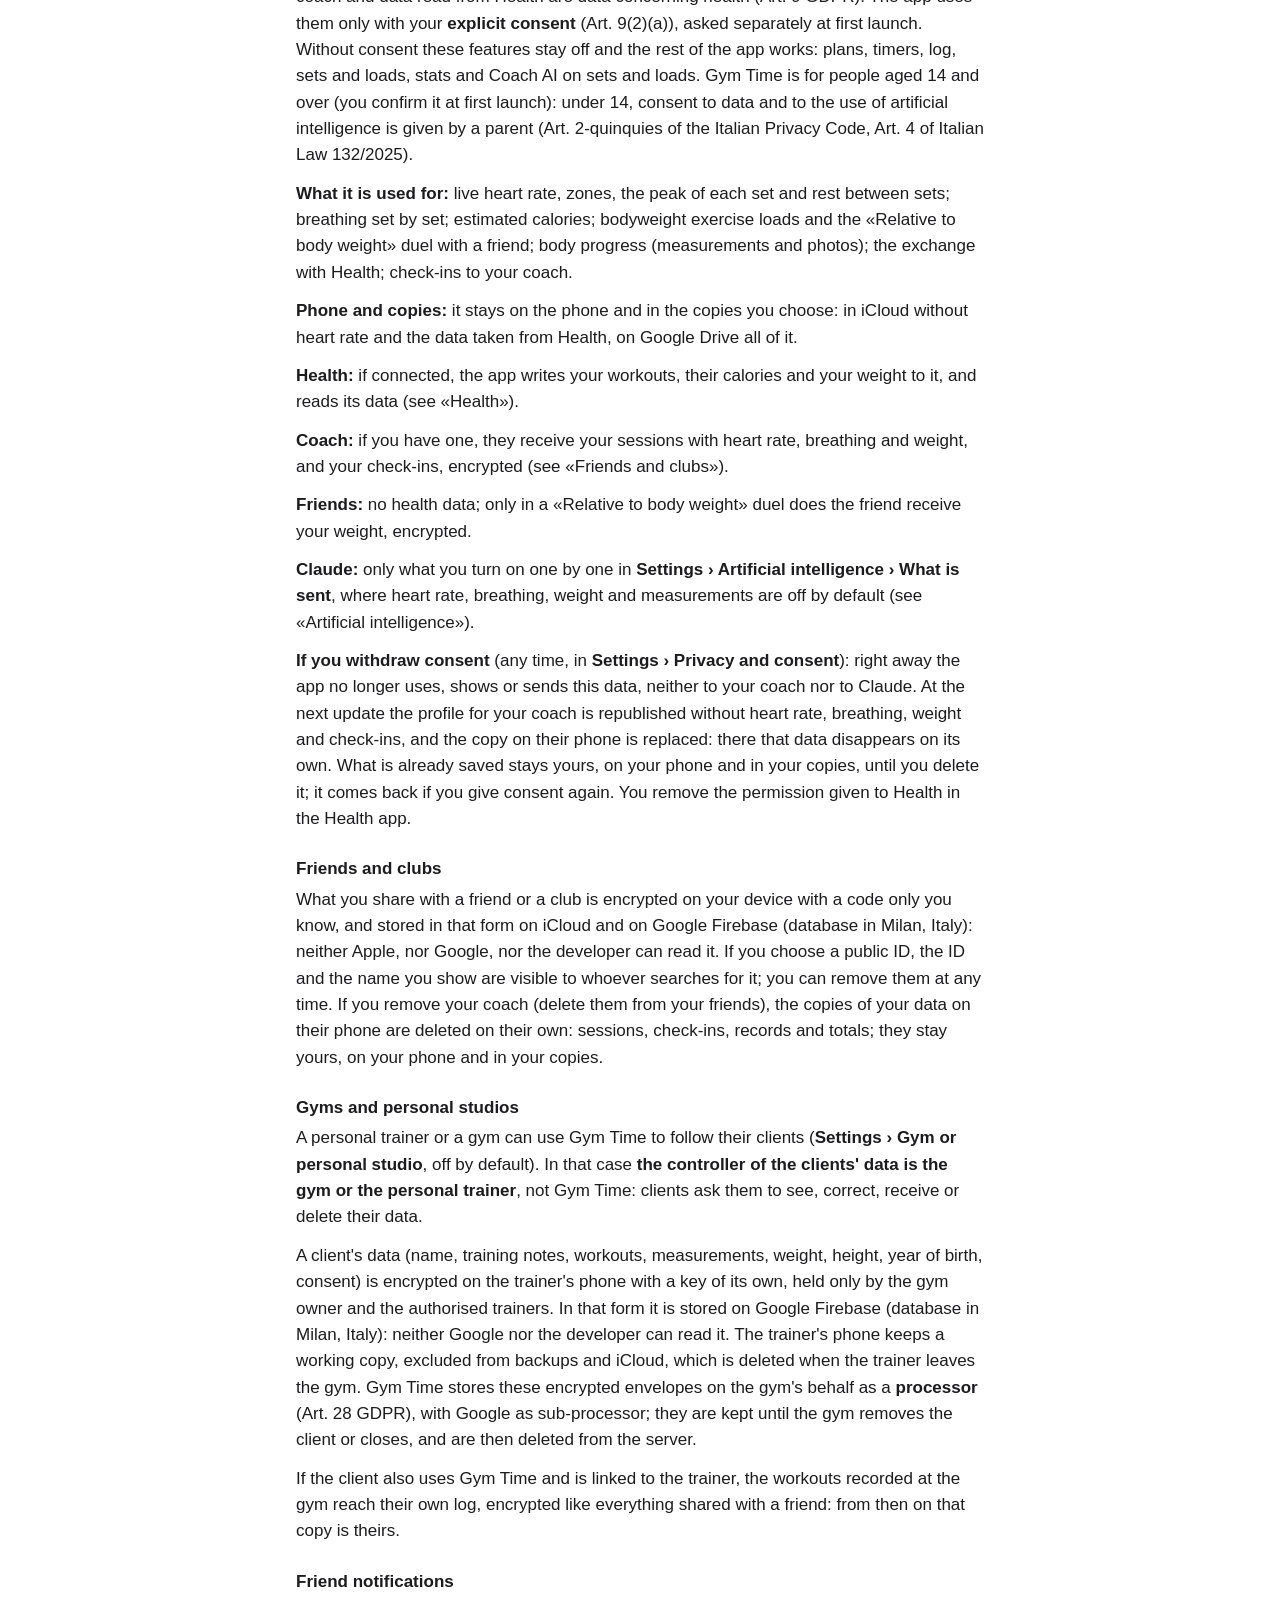
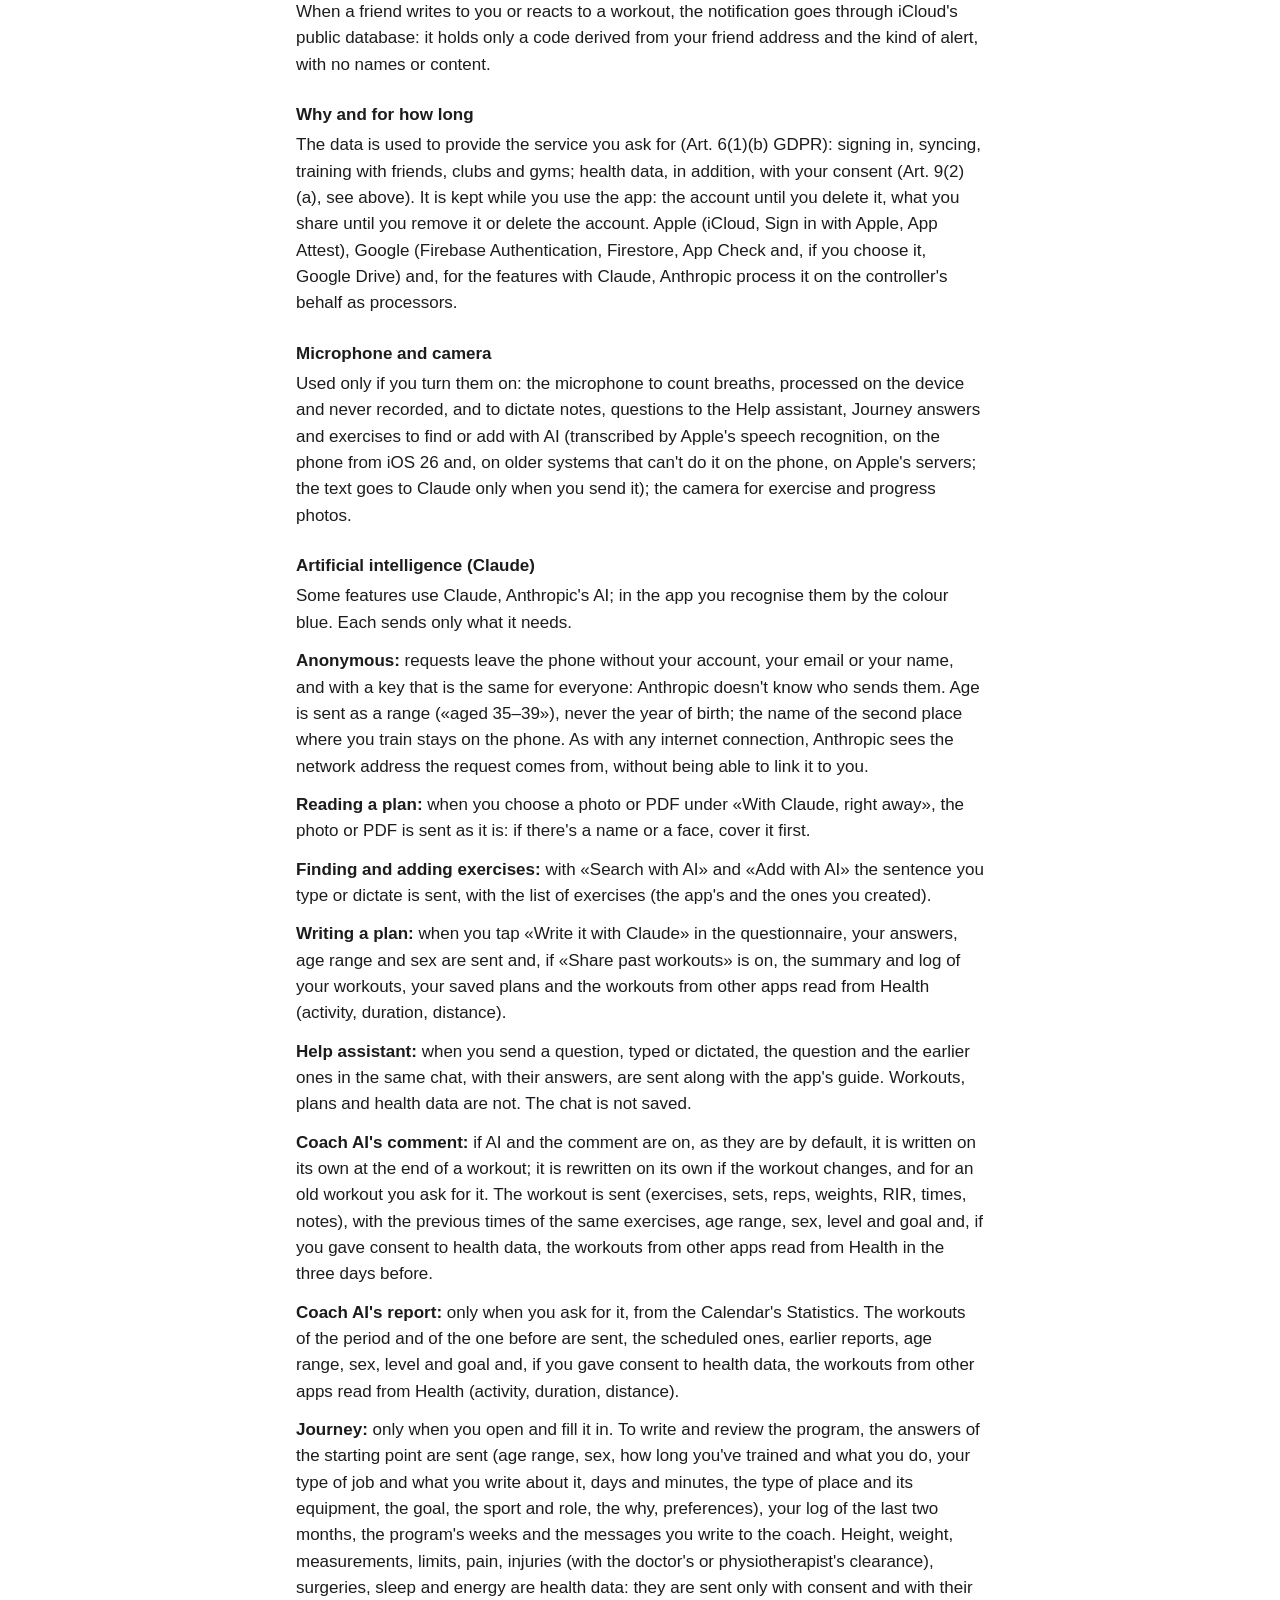
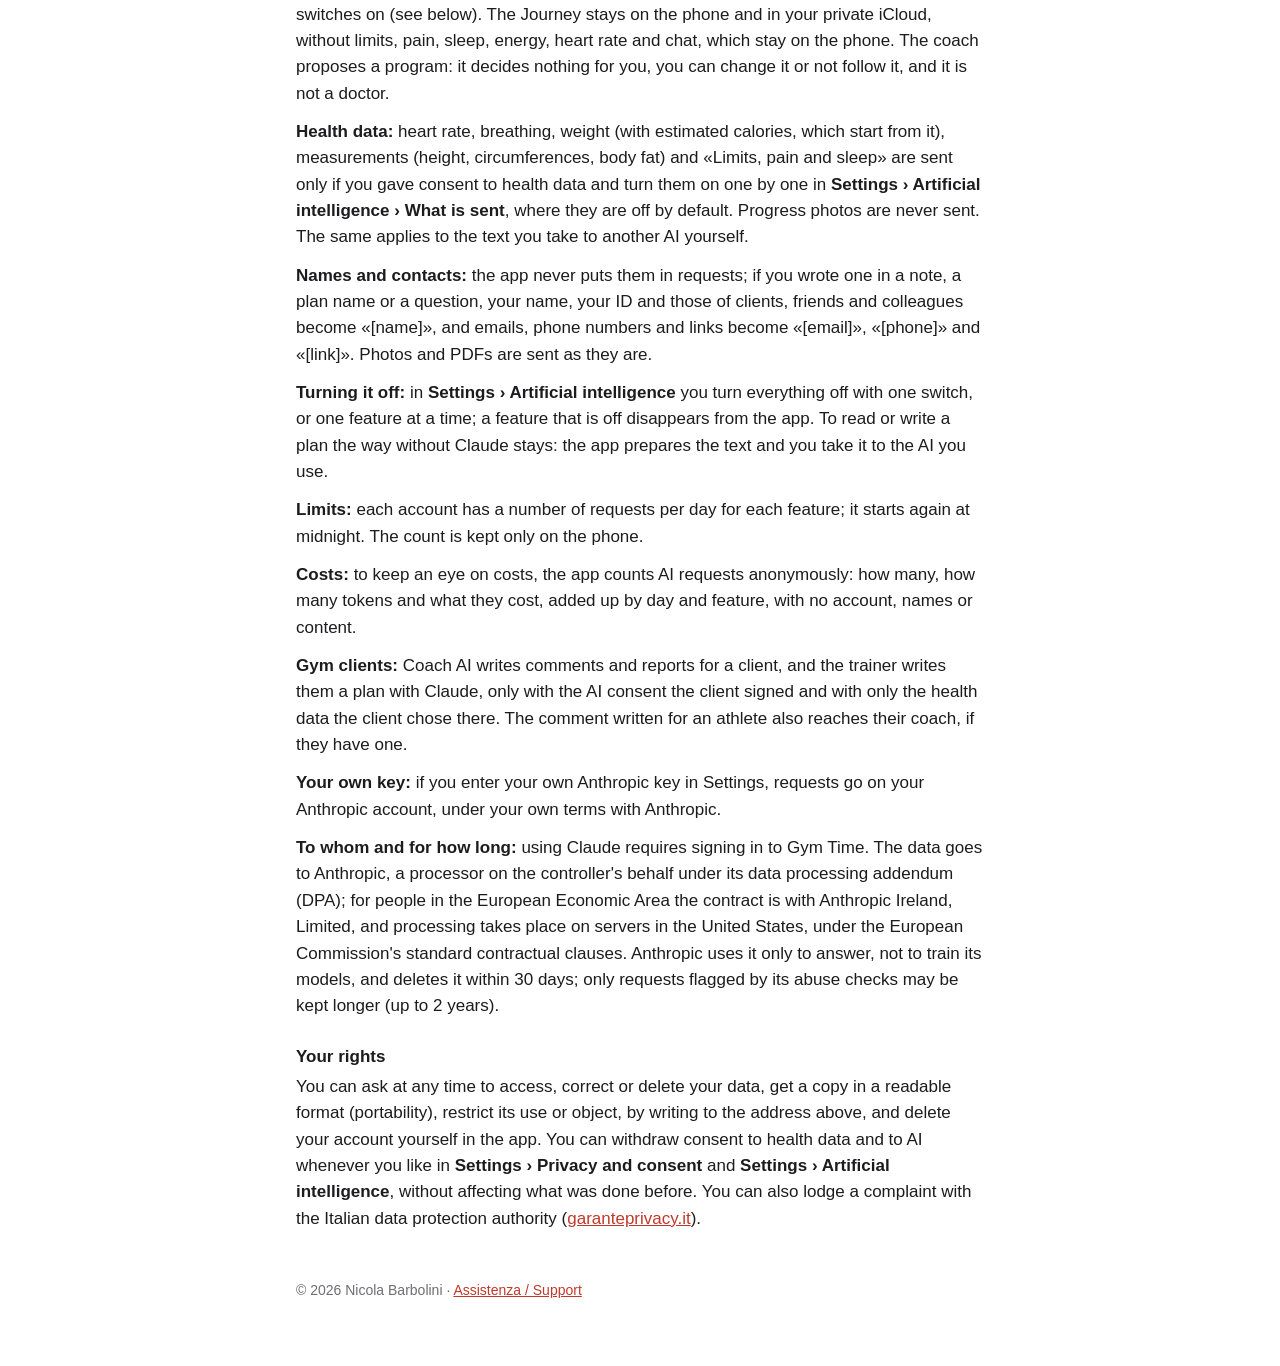
==== commit b7335f40: "Volto del Coach AI e blu dell'IA; richieste all'IA anonime; analisi privacy e GDPR (1.6 build 29) - " ====
--- a/privacy.html
+++ b/privacy.html
@@ -10,7 +10,7 @@
 <main>
 <nav><a href="index.html">Assistenza</a><a href="privacy.html">Privacy</a><a href="#english">English</a></nav>
 <h1>Informativa sulla privacy</h1>
-<p class="sotto">Gym Time · aggiornata il 6 novembre 2026</p>
+<p class="sotto">Gym Time · aggiornata il 7 novembre 2026</p>
 
 <p>Gym Time non mostra pubblicità e non usa servizi di analisi o di tracciamento.</p>
 
@@ -70,8 +70,9 @@
 da Salute sono dati relativi alla salute (art. 9 del GDPR). L'app li usa solo con il tuo
 <strong>consenso esplicito</strong> (art. 9.2.a), che chiede separatamente al primo avvio. Senza
 consenso queste funzioni restano spente e il resto dell'app funziona: schede, timer, diario, serie e
-carichi, statistiche e Spot su serie e carichi. Se hai meno di 14 anni, l'informativa la legge e
-l'accetta un genitore.</p>
+carichi, statistiche e Coach AI su serie e carichi. Gym Time è per chi ha almeno 14 anni (lo
+confermi al primo avvio): sotto i 14 anni il consenso ai dati e all'uso dell'intelligenza artificiale
+spetta a un genitore (art. 2-quinquies del Codice privacy, art. 4 della legge 132/2025).</p>
 <p><strong>A cosa servono:</strong> battito dal vivo, zone, picco di ogni serie e recupero fra le serie;
 respiro serie per serie; calorie stimate; chili degli esercizi a corpo libero e il duello «Pesato sul
 peso corporeo» con un amico; progressi del corpo (misure e foto); lo scambio con Salute; i check-in al
@@ -141,61 +142,92 @@
 
 <h3>Microfono e fotocamera</h3>
 <p>Usati solo se li attivi tu: il microfono per contare i respiri, elaborato sul dispositivo e mai
-registrato, e per dettare le note degli esercizi e le domande all'assistente dell'Aiuto (la trascrizione la fa il
-riconoscimento vocale di Apple; la domanda parte verso Claude solo quando la mandi tu);
+registrato, e per dettare note, domande all'assistente dell'Aiuto, risposte del Percorso ed esercizi
+da cercare o aggiungere con l'IA (la trascrizione la fa il riconoscimento vocale di Apple, sul telefono
+da iOS 26 e, sui sistemi più vecchi che non lo sanno fare sul telefono, sui server di Apple; il testo
+parte verso Claude solo quando lo mandi tu);
 la fotocamera per le foto di esercizi e progressi.</p>
 
 <h3>Intelligenza artificiale (Claude)</h3>
-<p>Cinque funzioni usano Claude, l'IA di Anthropic. Ognuna manda solo quello che le serve.</p>
+<p>Alcune funzioni usano Claude, l'IA di Anthropic; nell'app si riconoscono dal colore blu. Ognuna
+manda solo quello che le serve.</p>
+<p><strong>Anonime:</strong> le richieste partono dal telefono senza il tuo account, la tua email o il
+tuo nome, e con una chiave uguale per tutti: Anthropic non sa chi le manda. L'età parte in fasce («35–39
+anni»), mai l'anno di nascita; il nome del secondo posto in cui ti alleni resta sul telefono. Come per
+ogni collegamento a internet, Anthropic vede l'indirizzo della rete da cui parte la richiesta, senza
+poterlo collegare a te.</p>
 <p><strong>Leggere una scheda:</strong> quando scegli una foto o un PDF sotto «Con Claude, subito»,
-partono la foto o il PDF, così come sono.</p>
+partono la foto o il PDF, così come sono: se c'è un nome o un volto, coprilo prima.</p>
+<p><strong>Cercare e aggiungere esercizi:</strong> con «Cerca con l'IA» e «Aggiungi con l'IA» parte la
+frase che scrivi o detti e l'elenco degli esercizi (quelli dell'app e quelli che hai creato tu).</p>
 <p><strong>Scrivere una scheda:</strong> quando tocchi «Scrivila con Claude» nel questionario, partono le
-risposte, età e sesso e, se hai acceso «Condividi gli allenamenti passati», il riassunto e il diario dei
-tuoi allenamenti, le schede salvate e gli allenamenti delle altre app letti da Salute (attività, durata,
-distanza).</p>
+risposte, fascia d'età e sesso e, se hai acceso «Condividi gli allenamenti passati», il riassunto e il
+diario dei tuoi allenamenti, le schede salvate e gli allenamenti delle altre app letti da Salute
+(attività, durata, distanza).</p>
 <p><strong>Assistente dell'Aiuto:</strong> quando mandi una domanda, scritta o dettata, partono la
 domanda e quelle di prima nella stessa chat, con le risposte, insieme alla guida dell'app. Allenamenti,
 schede e dati sulla salute no. La chat non si salva.</p>
-<p><strong>Commento di Spot:</strong> se l'IA e il commento di Spot sono accesi, come lo sono di partenza,
-si scrive da solo a fine allenamento, senza che tu tocchi niente; si riscrive da solo se l'allenamento
-cambia (per esempio unendolo a un altro), e per un allenamento vecchio lo chiedi tu con «Chiedi a
-Spot». Partono l'allenamento (esercizi, serie, ripetizioni, pesi, RIR, tempi, note), le volte prima
-degli stessi esercizi, età, sesso, livello e obiettivo.</p>
-<p><strong>Report di Spot:</strong> solo quando lo chiedi, dalle Statistiche del Calendario. Partono gli
-allenamenti del periodo e di quello prima, quelli in programma, i report già fatti, età, sesso, livello
-e obiettivo e, se hai dato il consenso ai dati sulla salute, gli allenamenti delle altre app letti da
-Salute (attività, durata, distanza).</p>
+<p><strong>Commento di Coach AI:</strong> se l'IA e il commento sono accesi, come lo sono di partenza,
+si scrive da solo a fine allenamento; si riscrive da solo se l'allenamento cambia, e per un allenamento
+vecchio lo chiedi tu. Partono l'allenamento (esercizi, serie, ripetizioni, pesi, RIR, tempi, note), le
+volte prima degli stessi esercizi, fascia d'età, sesso, livello e obiettivo e, se hai dato il consenso
+ai dati sulla salute, gli allenamenti delle altre app letti da Salute nei tre giorni prima.</p>
+<p><strong>Report di Coach AI:</strong> solo quando lo chiedi, dalle Statistiche del Calendario. Partono
+gli allenamenti del periodo e di quello prima, quelli in programma, i report già fatti, fascia d'età,
+sesso, livello e obiettivo e, se hai dato il consenso ai dati sulla salute, gli allenamenti delle altre
+app letti da Salute (attività, durata, distanza).</p>
+<p><strong>Percorso:</strong> solo quando lo apri e lo compili tu. Per scrivere e rivedere il programma
+partono le risposte del punto di partenza (fascia d'età, sesso, da quanto ti alleni e cosa fai, il tipo
+di lavoro e quello che ne scrivi, i giorni e i minuti, il tipo di posto e gli attrezzi, l'obiettivo, lo
+sport e il ruolo, il perché, le preferenze), il tuo diario degli ultimi due mesi, le settimane del
+programma e i messaggi che scrivi al coach. Altezza, peso, misure, limiti, dolori, infortuni (con il via
+libera del medico o del fisioterapista), operazioni, sonno ed energia sono dati sulla salute: partono
+solo con il consenso e con i loro interruttori accesi (vedi sotto). Il Percorso sta sul telefono e nel
+tuo iCloud privato, senza limiti, dolori, sonno, energia, battito e chat, che restano sul telefono. Il
+coach propone un programma: non decide nulla al tuo posto, puoi cambiarlo o non seguirlo, e non è un
+medico.</p>
 <p><strong>Dati sulla salute:</strong> battito, respiro, peso (con le calorie stimate, che partono dal
-peso) e misure (altezza, circonferenze, massa grassa) partono solo se hai dato il consenso ai dati sulla
-salute e li accendi uno per uno in <strong>Impostazioni › Intelligenza artificiale › Cosa
-parte</strong>, dove sono spenti di partenza. Le foto dei progressi non partono mai. Lo stesso vale per il testo
-che porti tu in un'altra IA.</p>
-<p><strong>Nomi:</strong> l'app non li mette mai nelle richieste; se ne hai scritto uno in una nota, nel
-nome di una scheda o in una domanda, il tuo e quelli dei tuoi clienti diventano «[nome]». Foto e PDF
-partono come sono.</p>
+peso), misure (altezza, circonferenze, massa grassa) e «Limiti, dolori e sonno» partono solo se hai dato
+il consenso ai dati sulla salute e li accendi uno per uno in <strong>Impostazioni › Intelligenza
+artificiale › Cosa parte</strong>, dove sono spenti di partenza. Le foto dei progressi non partono mai.
+Lo stesso vale per il testo che porti tu in un'altra IA.</p>
+<p><strong>Nomi e contatti:</strong> l'app non li mette mai nelle richieste; se ne hai scritto uno in una
+nota, nel nome di una scheda o in una domanda, il tuo nome, il tuo ID e quelli di clienti, amici e
+colleghi diventano «[nome]», ed email, numeri di telefono e link diventano «[email]», «[telefono]» e
+«[link]». Foto e PDF partono come sono.</p>
 <p><strong>Spegnere:</strong> in <strong>Impostazioni › Intelligenza artificiale</strong> spegni tutto
 con un interruttore, oppure una funzione alla volta; una funzione spenta sparisce dall'app. Per leggere
 o scrivere una scheda resta la strada senza Claude: l'app prepara il testo e sei tu a portarlo nell'IA
 che usi.</p>
 <p><strong>Limiti:</strong> ogni account ha un numero di richieste al giorno per ogni funzione; si
-riparte a mezzanotte.</p>
+riparte a mezzanotte. Il conteggio sta solo sul telefono.</p>
 <p><strong>Costi:</strong> per tenere d'occhio la spesa, l'app conta in forma anonima le richieste
 all'IA: quante, quanti token e quanto costano, sommate per giorno e per funzione, senza account, nomi né
 contenuti.</p>
-<p><strong>Clienti di una palestra:</strong> nel profilo di un cliente Spot non c'è; per scrivergli una
-scheda, i suoi allenamenti passati partono solo con il consenso all'IA che il cliente ha firmato.</p>
-<p>Per usare Claude serve l'accesso a Gym Time. I dati vanno ad Anthropic (Claude, server negli Stati
-Uniti; il trasferimento avviene con le garanzie delle condizioni commerciali di Anthropic per l'API).
-Anthropic li usa solo per rispondere, non per addestrare i modelli, e li cancella dopo un periodo
-limitato secondo le sue regole per l'API.</p>
+<p><strong>Clienti di una palestra:</strong> Coach AI scrive commenti e report per un cliente, e il
+trainer gli scrive una scheda con Claude, solo con il consenso all'IA che il cliente ha firmato e con i
+soli dati sulla salute che il cliente ha scelto lì. Il commento scritto per un atleta arriva anche al
+suo allenatore, se ne ha uno.</p>
+<p><strong>Chiave tua:</strong> se in Impostazioni metti una tua chiave di Anthropic, le richieste partono
+sul tuo conto Anthropic, alle tue condizioni con Anthropic.</p>
+<p><strong>A chi e per quanto:</strong> per usare Claude serve l'accesso a Gym Time. I dati vanno ad
+Anthropic, responsabile del trattamento per conto del titolare secondo il suo accordo sul trattamento
+dei dati (DPA); per chi è nello Spazio economico europeo il contratto è con Anthropic Ireland, Limited,
+e il trattamento avviene su server negli Stati Uniti, con le clausole contrattuali standard della
+Commissione europea. Anthropic li usa solo per rispondere, non per addestrare i modelli, e li cancella
+entro 30 giorni; solo le richieste segnalate dai suoi controlli contro gli abusi possono restare più a
+lungo (fino a 2 anni).</p>
 
 <h3>I tuoi diritti</h3>
-<p>Puoi chiedere in ogni momento di accedere ai tuoi dati, correggerli o cancellarli scrivendo
-all'indirizzo qui sopra, ed eliminare da solo l'account dall'app. Puoi anche presentare reclamo al
+<p>Puoi chiedere in ogni momento di accedere ai tuoi dati, correggerli, cancellarli, averne una copia
+in un formato leggibile (portabilità), limitarne l'uso od opporti, scrivendo all'indirizzo qui sopra, ed
+eliminare da solo l'account dall'app. Il consenso ai dati sulla salute e all'IA lo togli quando vuoi da
+<strong>Impostazioni › Privacy e consensi</strong> e <strong>Impostazioni › Intelligenza
+artificiale</strong>, senza conseguenze su quello che hai fatto prima. Puoi anche presentare reclamo al
 Garante per la protezione dei dati personali (<a href="https://www.garanteprivacy.it">garanteprivacy.it</a>).</p>
 
 <h2 id="english">Privacy policy (English)</h2>
-<p class="sotto">Gym Time · updated 6 November 2026</p>
+<p class="sotto">Gym Time · updated 7 November 2026</p>
 <p>Gym Time shows no ads and uses no analytics or tracking services.</p>
 <h3>Data controller</h3>
 <p>Nicola Barbolini, <a href="mailto:nicola.barbolini@previsiocontrolling.it">nicola.barbolini@previsiocontrolling.it</a>.</p>
@@ -247,7 +279,9 @@
 data read from Health are data concerning health (Art. 9 GDPR). The app uses them only with your
 <strong>explicit consent</strong> (Art. 9(2)(a)), asked separately at first launch. Without consent
 these features stay off and the rest of the app works: plans, timers, log, sets and loads, stats and
-Spot on sets and loads. If you are under 14, a parent reads and accepts this policy.</p>
+Coach AI on sets and loads. Gym Time is for people aged 14 and over (you confirm it at first launch):
+under 14, consent to data and to the use of artificial intelligence is given by a parent (Art.
+2-quinquies of the Italian Privacy Code, Art. 4 of Italian Law 132/2025).</p>
 <p><strong>What it is used for:</strong> live heart rate, zones, the peak of each set and rest between
 sets; breathing set by set; estimated calories; bodyweight exercise loads and the «Relative to body
 weight» duel with a friend; body progress (measurements and photos); the exchange with Health;
@@ -303,54 +337,86 @@
 for the features with Claude, Anthropic process it on the controller's behalf as processors.</p>
 <h3>Microphone and camera</h3>
 <p>Used only if you turn them on: the microphone to count breaths, processed on the device and never
-recorded, and to dictate exercise notes and questions to the Help assistant (transcribed by Apple's
-speech recognition; a question goes to Claude only when you send it); the camera for
+recorded, and to dictate notes, questions to the Help assistant, Journey answers and exercises to find
+or add with AI (transcribed by Apple's speech recognition, on the phone from iOS 26 and, on older
+systems that can't do it on the phone, on Apple's servers; the text goes to Claude only when you send
+it); the camera for
 exercise and progress photos.</p>
 <h3>Artificial intelligence (Claude)</h3>
-<p>Five features use Claude, Anthropic's AI. Each sends only what it needs.</p>
+<p>Some features use Claude, Anthropic's AI; in the app you recognise them by the colour blue. Each
+sends only what it needs.</p>
+<p><strong>Anonymous:</strong> requests leave the phone without your account, your email or your name,
+and with a key that is the same for everyone: Anthropic doesn't know who sends them. Age is sent as a
+range («aged 35–39»), never the year of birth; the name of the second place where you train stays on
+the phone. As with any internet connection, Anthropic sees the network address the request comes from,
+without being able to link it to you.</p>
 <p><strong>Reading a plan:</strong> when you choose a photo or PDF under «With Claude, right away», the
-photo or PDF is sent, as it is.</p>
+photo or PDF is sent as it is: if there's a name or a face, cover it first.</p>
+<p><strong>Finding and adding exercises:</strong> with «Search with AI» and «Add with AI» the sentence you
+type or dictate is sent, with the list of exercises (the app's and the ones you created).</p>
 <p><strong>Writing a plan:</strong> when you tap «Write it with Claude» in the questionnaire, your
-answers, age and sex are sent and, if «Share past workouts» is on, the summary and log of your
+answers, age range and sex are sent and, if «Share past workouts» is on, the summary and log of your
 workouts, your saved plans and the workouts from other apps read from Health (activity, duration,
 distance).</p>
 <p><strong>Help assistant:</strong> when you send a question, typed or dictated, the question and the
 earlier ones in the same chat, with their answers, are sent along with the app's guide. Workouts, plans
 and health data are not. The chat is not saved.</p>
-<p><strong>Spot's comment:</strong> if AI and Spot's comment are on, as they are by default, it is
-written on its own at the end of a workout, without you tapping anything; it is rewritten on its own
-if the workout changes (for example when merged with another), and for an old workout you ask for it
-with «Ask Spot». The workout is sent (exercises, sets, reps, weights, RIR, times, notes), with the
-previous times of the same exercises, age, sex, level and goal.</p>
-<p><strong>Spot's report:</strong> only when you ask for it, from the Calendar's Statistics. The workouts
-of the period and of the one before are sent, the scheduled ones, earlier reports, age, sex, level and
-goal and, if you gave consent to health data, the workouts from other apps read from Health (activity,
-duration, distance).</p>
+<p><strong>Coach AI's comment:</strong> if AI and the comment are on, as they are by default, it is
+written on its own at the end of a workout; it is rewritten on its own if the workout changes, and for
+an old workout you ask for it. The workout is sent (exercises, sets, reps, weights, RIR, times, notes),
+with the previous times of the same exercises, age range, sex, level and goal and, if you gave consent
+to health data, the workouts from other apps read from Health in the three days before.</p>
+<p><strong>Coach AI's report:</strong> only when you ask for it, from the Calendar's Statistics. The
+workouts of the period and of the one before are sent, the scheduled ones, earlier reports, age range,
+sex, level and goal and, if you gave consent to health data, the workouts from other apps read from
+Health (activity, duration, distance).</p>
+<p><strong>Journey:</strong> only when you open and fill it in. To write and review the program, the
+answers of the starting point are sent (age range, sex, how long you've trained and what you do, your
+type of job and what you write about it, days and minutes, the type of place and its equipment, the
+goal, the sport and role, the why, preferences), your log of the last two months, the program's weeks
+and the messages you write to the coach. Height, weight, measurements, limits, pain, injuries (with the
+doctor's or physiotherapist's clearance), surgeries, sleep and energy are health data: they are sent
+only with consent and with their switches on (see below). The Journey stays on the phone and in your
+private iCloud, without limits, pain, sleep, energy, heart rate and chat, which stay on the phone. The
+coach proposes a program: it decides nothing for you, you can change it or not follow it, and it is not
+a doctor.</p>
 <p><strong>Health data:</strong> heart rate, breathing, weight (with estimated calories, which start
-from it) and measurements (height, circumferences, body fat) are sent only if you gave consent to
-health data and turn them on one by one in <strong>Settings › Artificial intelligence › What is
-sent</strong>, where they are off by default. Progress photos are never sent. The same applies to the
-text you take to another AI yourself.</p>
-<p><strong>Names:</strong> the app never puts them in requests; if you wrote one in a note, a plan name
-or a question, yours and your clients' become «[name]». Photos and PDFs are sent as they are.</p>
+from it), measurements (height, circumferences, body fat) and «Limits, pain and sleep» are sent only if
+you gave consent to health data and turn them on one by one in <strong>Settings › Artificial
+intelligence › What is sent</strong>, where they are off by default. Progress photos are never sent.
+The same applies to the text you take to another AI yourself.</p>
+<p><strong>Names and contacts:</strong> the app never puts them in requests; if you wrote one in a note,
+a plan name or a question, your name, your ID and those of clients, friends and colleagues become
+«[name]», and emails, phone numbers and links become «[email]», «[phone]» and «[link]». Photos and PDFs
+are sent as they are.</p>
 <p><strong>Turning it off:</strong> in <strong>Settings › Artificial intelligence</strong> you turn
 everything off with one switch, or one feature at a time; a feature that is off disappears from the
 app. To read or write a plan the way without Claude stays: the app prepares the text and you take it to
 the AI you use.</p>
 <p><strong>Limits:</strong> each account has a number of requests per day for each feature; it starts
-again at midnight.</p>
+again at midnight. The count is kept only on the phone.</p>
 <p><strong>Costs:</strong> to keep an eye on costs, the app counts AI requests anonymously: how many,
 how many tokens and what they cost, added up by day and feature, with no account, names or
 content.</p>
-<p><strong>Gym clients:</strong> Spot isn't available in a client's profile; to write them a plan,
-their past workouts are sent only with the AI consent the client signed.</p>
-<p>Using Claude requires signing in to Gym Time. The data goes to Anthropic (Claude, servers in the
-United States; the transfer takes place under the safeguards of Anthropic's commercial terms for the
-API). Anthropic uses it only to answer, not to train its models, and deletes it after a limited period
-under its API policies.</p>
+<p><strong>Gym clients:</strong> Coach AI writes comments and reports for a client, and the trainer
+writes them a plan with Claude, only with the AI consent the client signed and with only the health data
+the client chose there. The comment written for an athlete also reaches their coach, if they have
+one.</p>
+<p><strong>Your own key:</strong> if you enter your own Anthropic key in Settings, requests go on your
+Anthropic account, under your own terms with Anthropic.</p>
+<p><strong>To whom and for how long:</strong> using Claude requires signing in to Gym Time. The data
+goes to Anthropic, a processor on the controller's behalf under its data processing addendum (DPA); for
+people in the European Economic Area the contract is with Anthropic Ireland, Limited, and processing
+takes place on servers in the United States, under the European Commission's standard contractual
+clauses. Anthropic uses it only to answer, not to train its models, and deletes it within 30 days;
+only requests flagged by its abuse checks may be kept longer (up to 2 years).</p>
+
 <h3>Your rights</h3>
-<p>You can ask at any time to access, correct or delete your data by writing to the address above, and
-delete your account yourself in the app. You can also lodge a complaint with the Italian data
+<p>You can ask at any time to access, correct or delete your data, get a copy in a readable format
+(portability), restrict its use or object, by writing to the address above, and delete your account
+yourself in the app. You can withdraw consent to health data and to AI whenever you like in
+<strong>Settings › Privacy and consent</strong> and <strong>Settings › Artificial intelligence</strong>,
+without affecting what was done before. You can also lodge a complaint with the Italian data
 protection authority (<a href="https://www.garanteprivacy.it">garanteprivacy.it</a>).</p>
 
 <footer>© 2026 Nicola Barbolini · <a href="index.html">Assistenza / Support</a></footer>
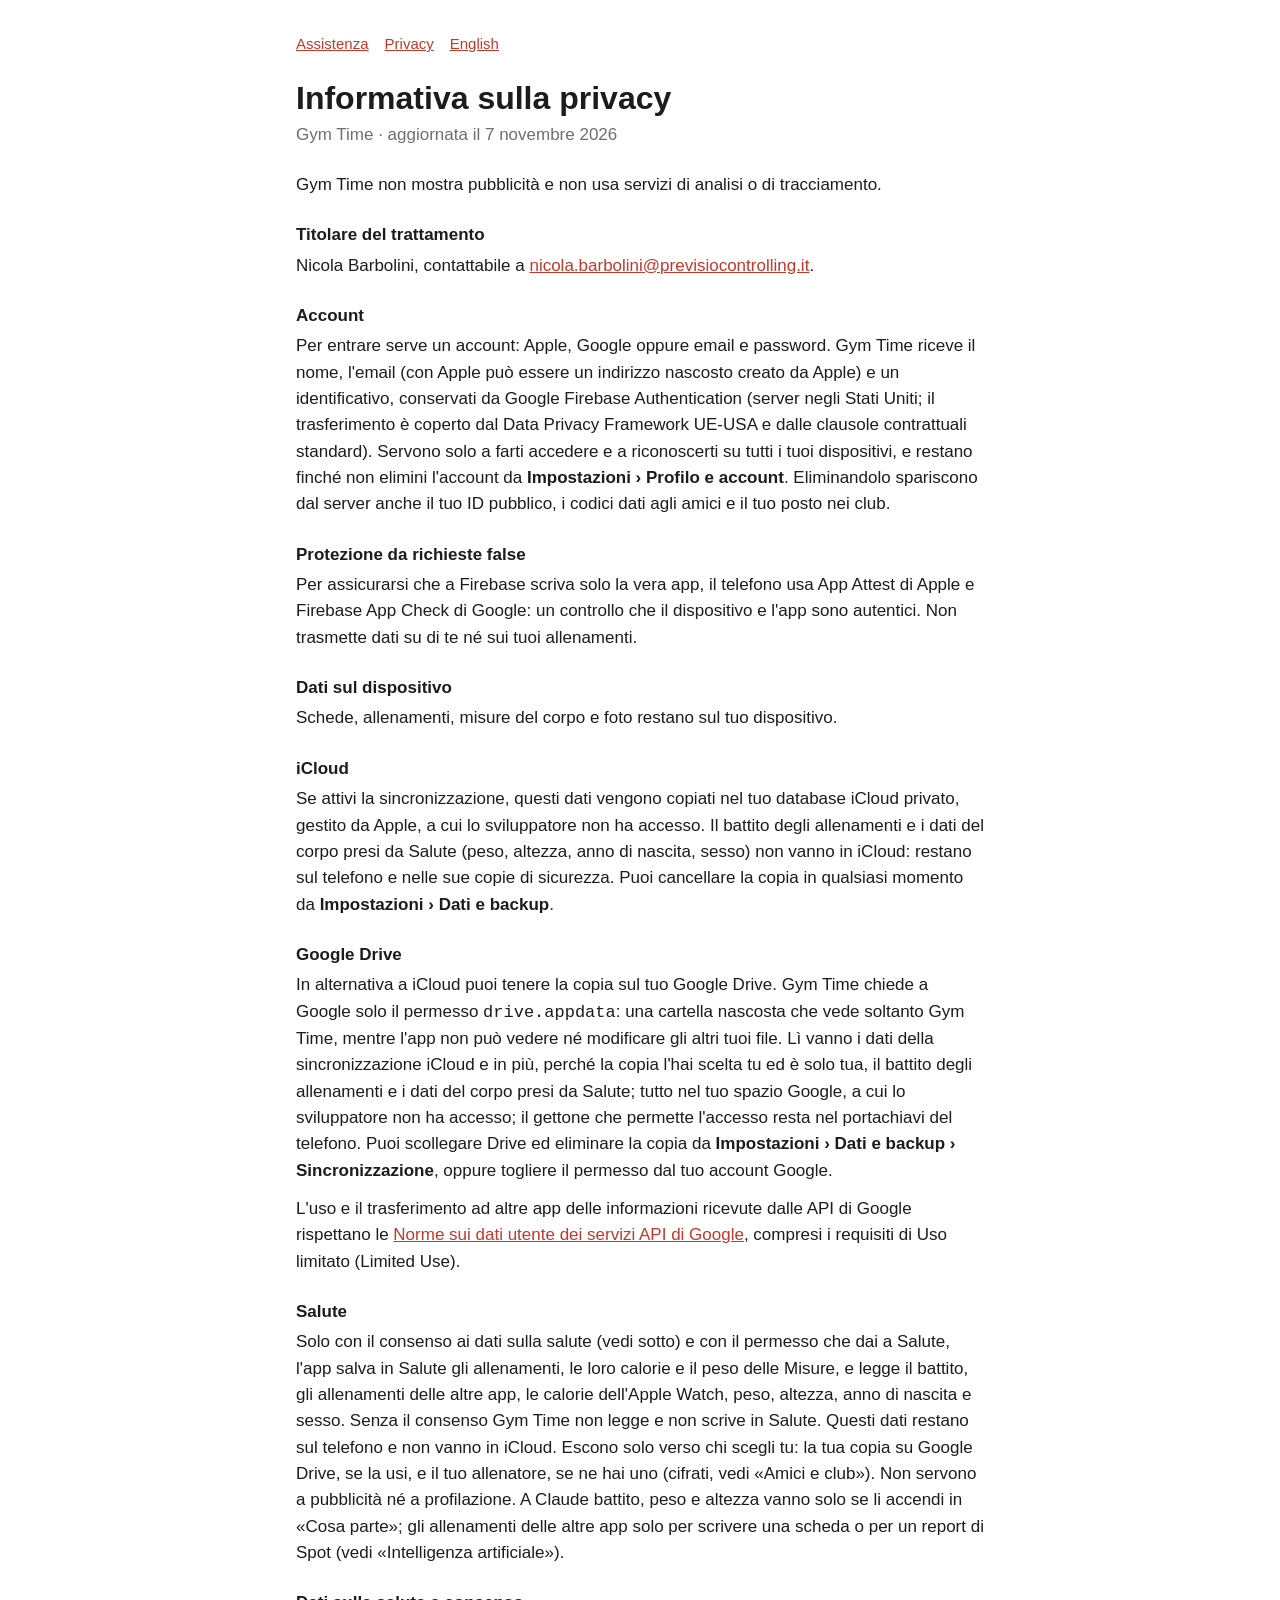
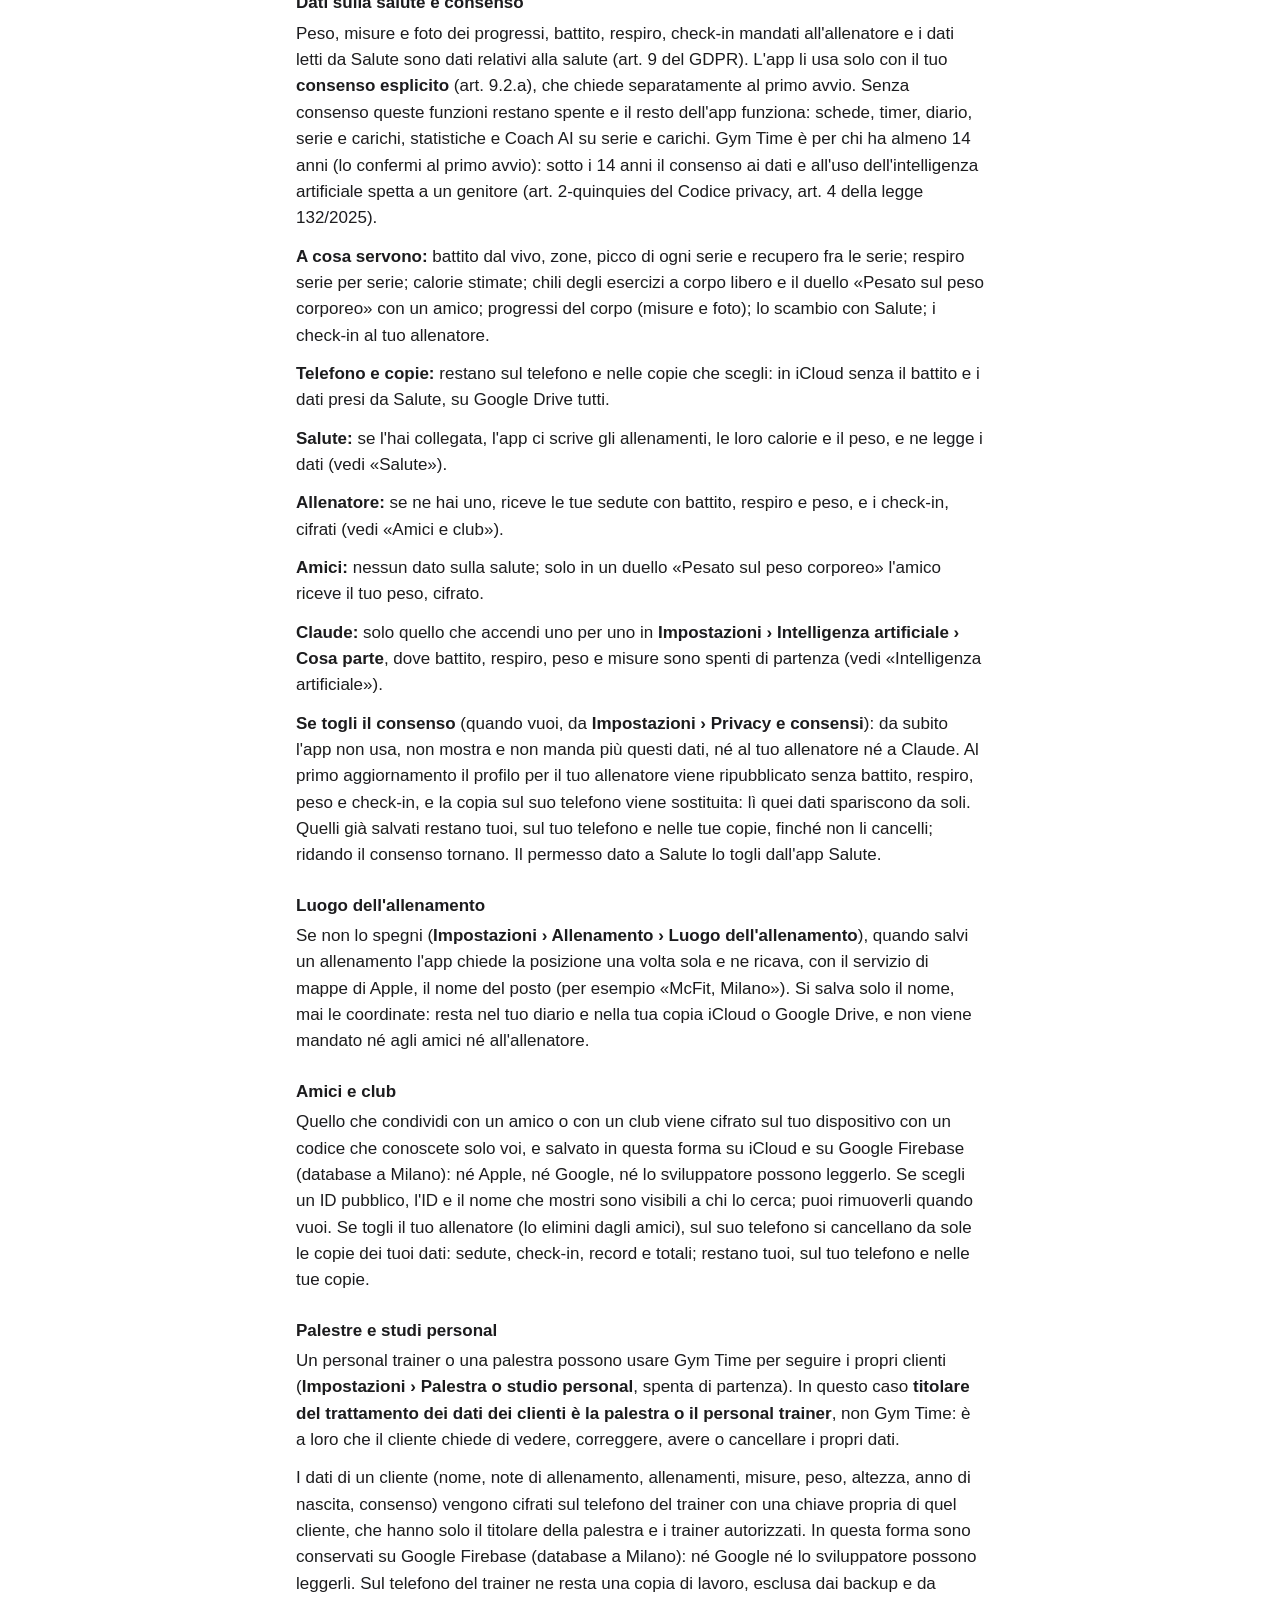
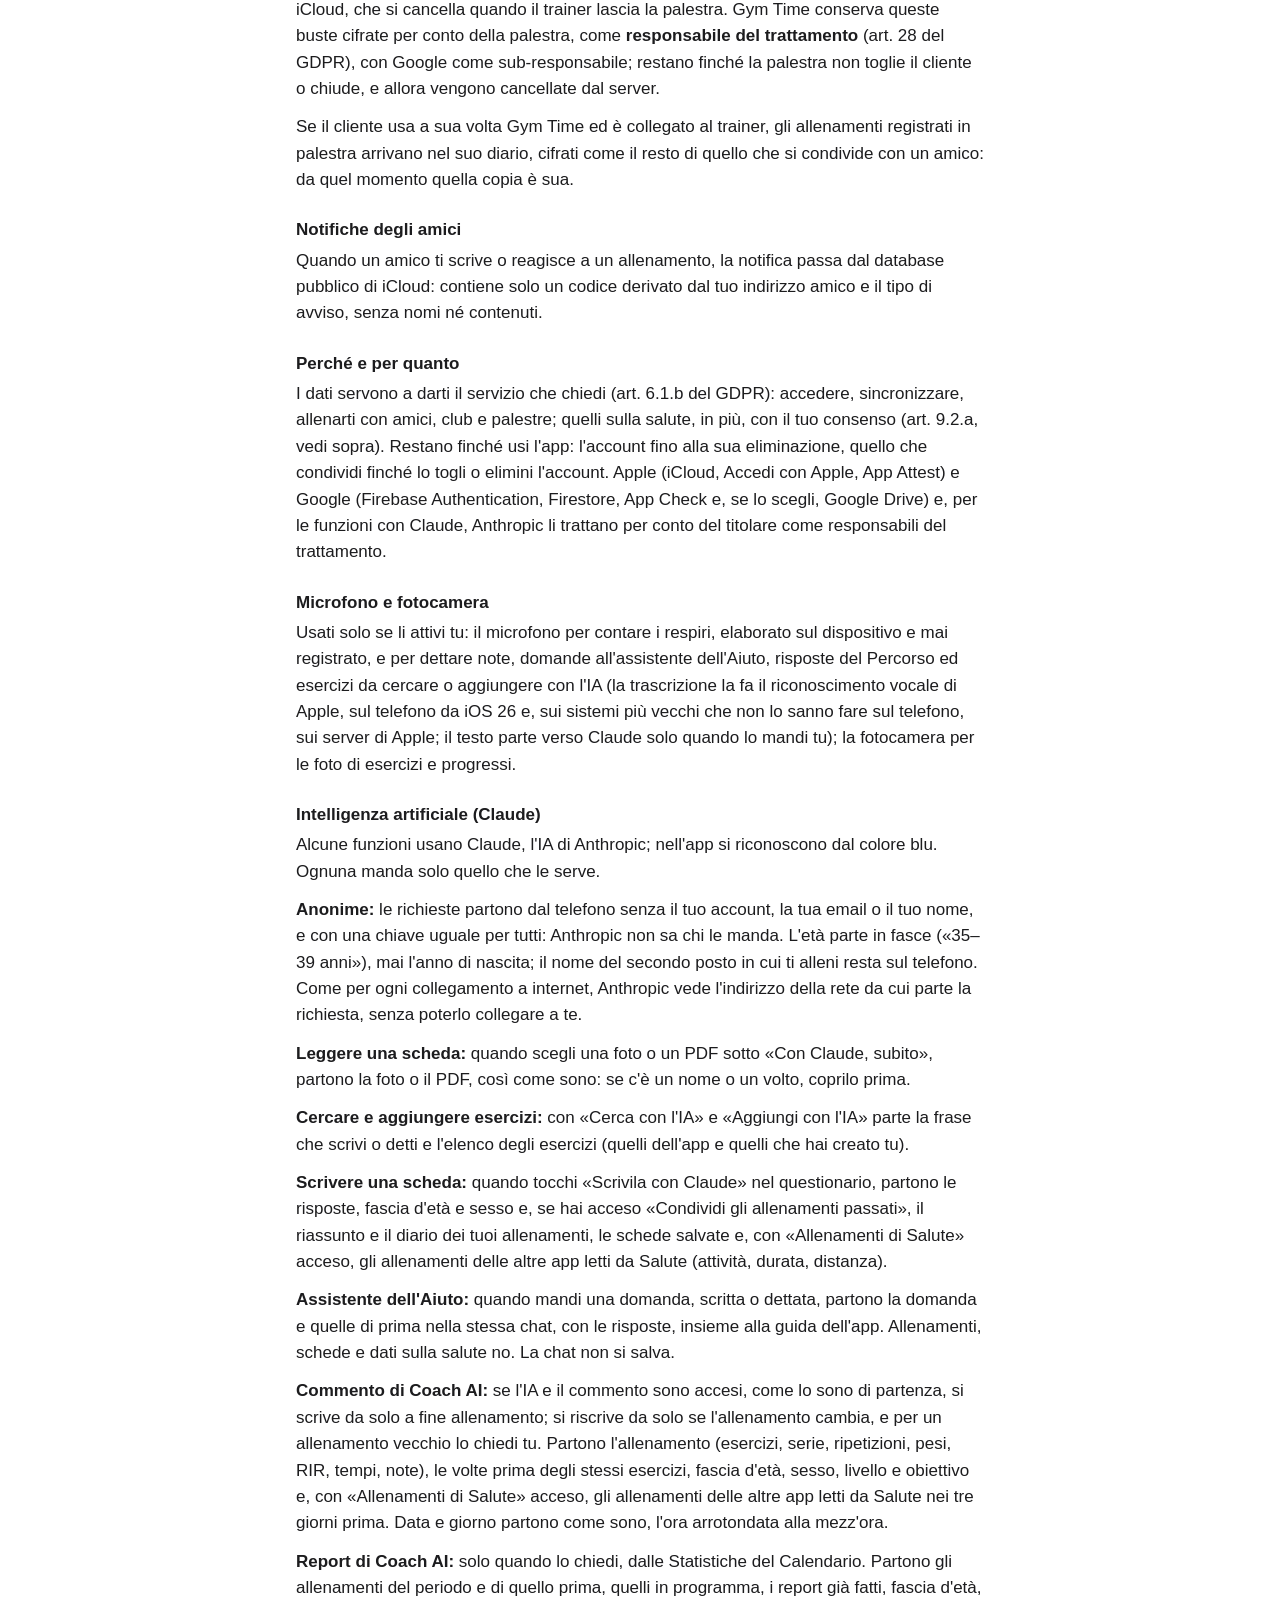
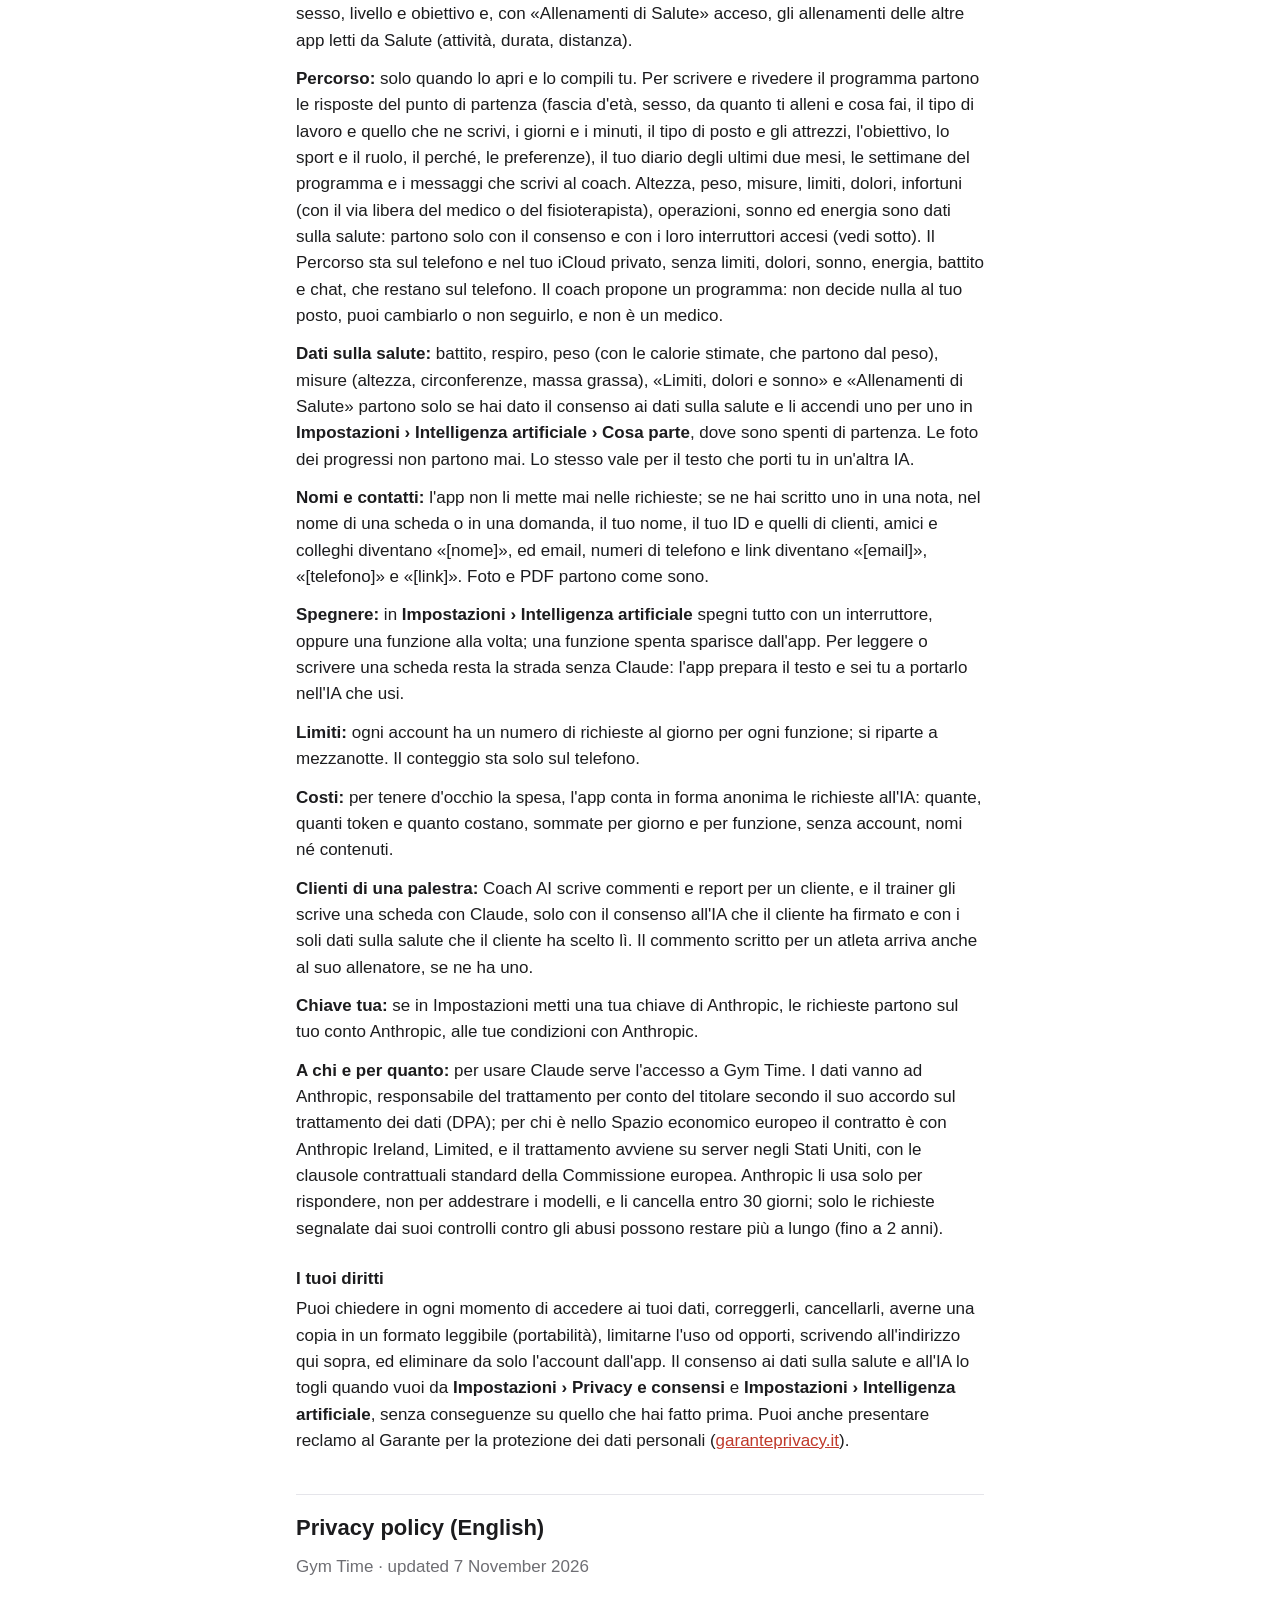
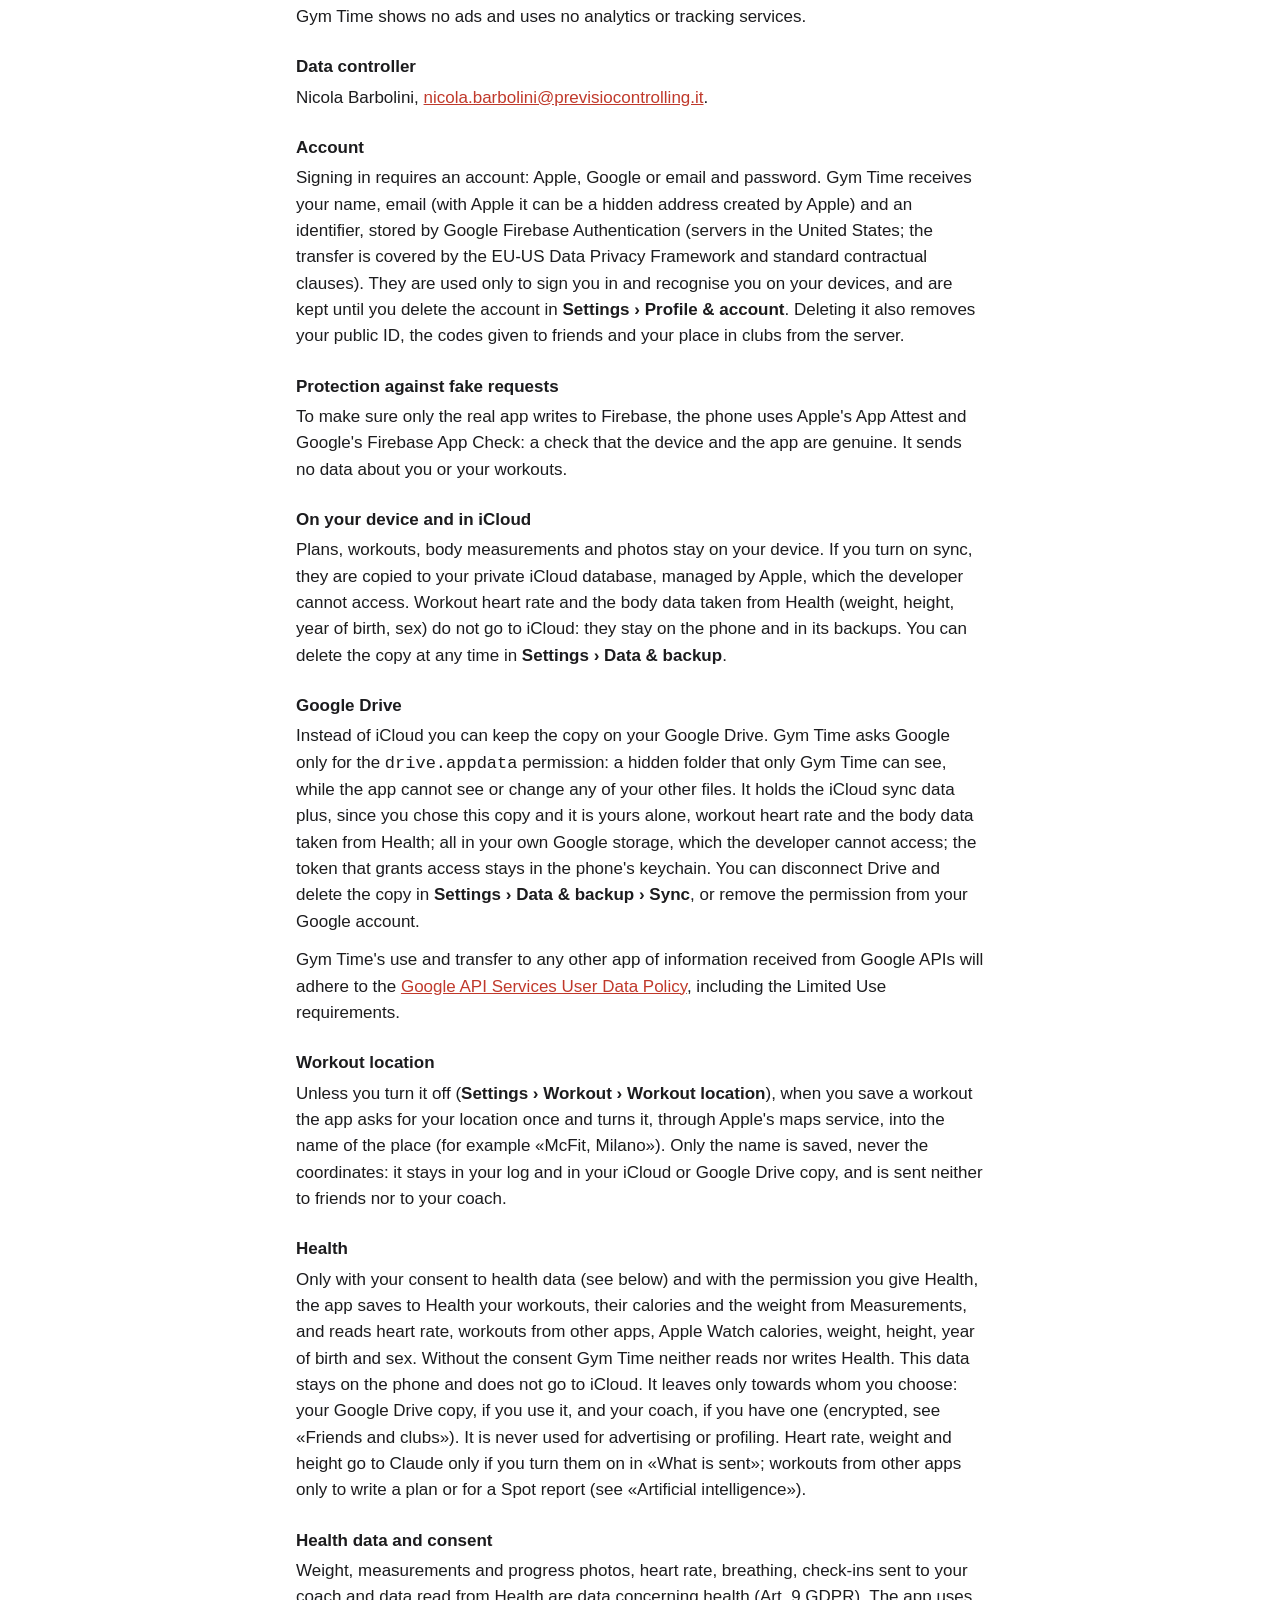
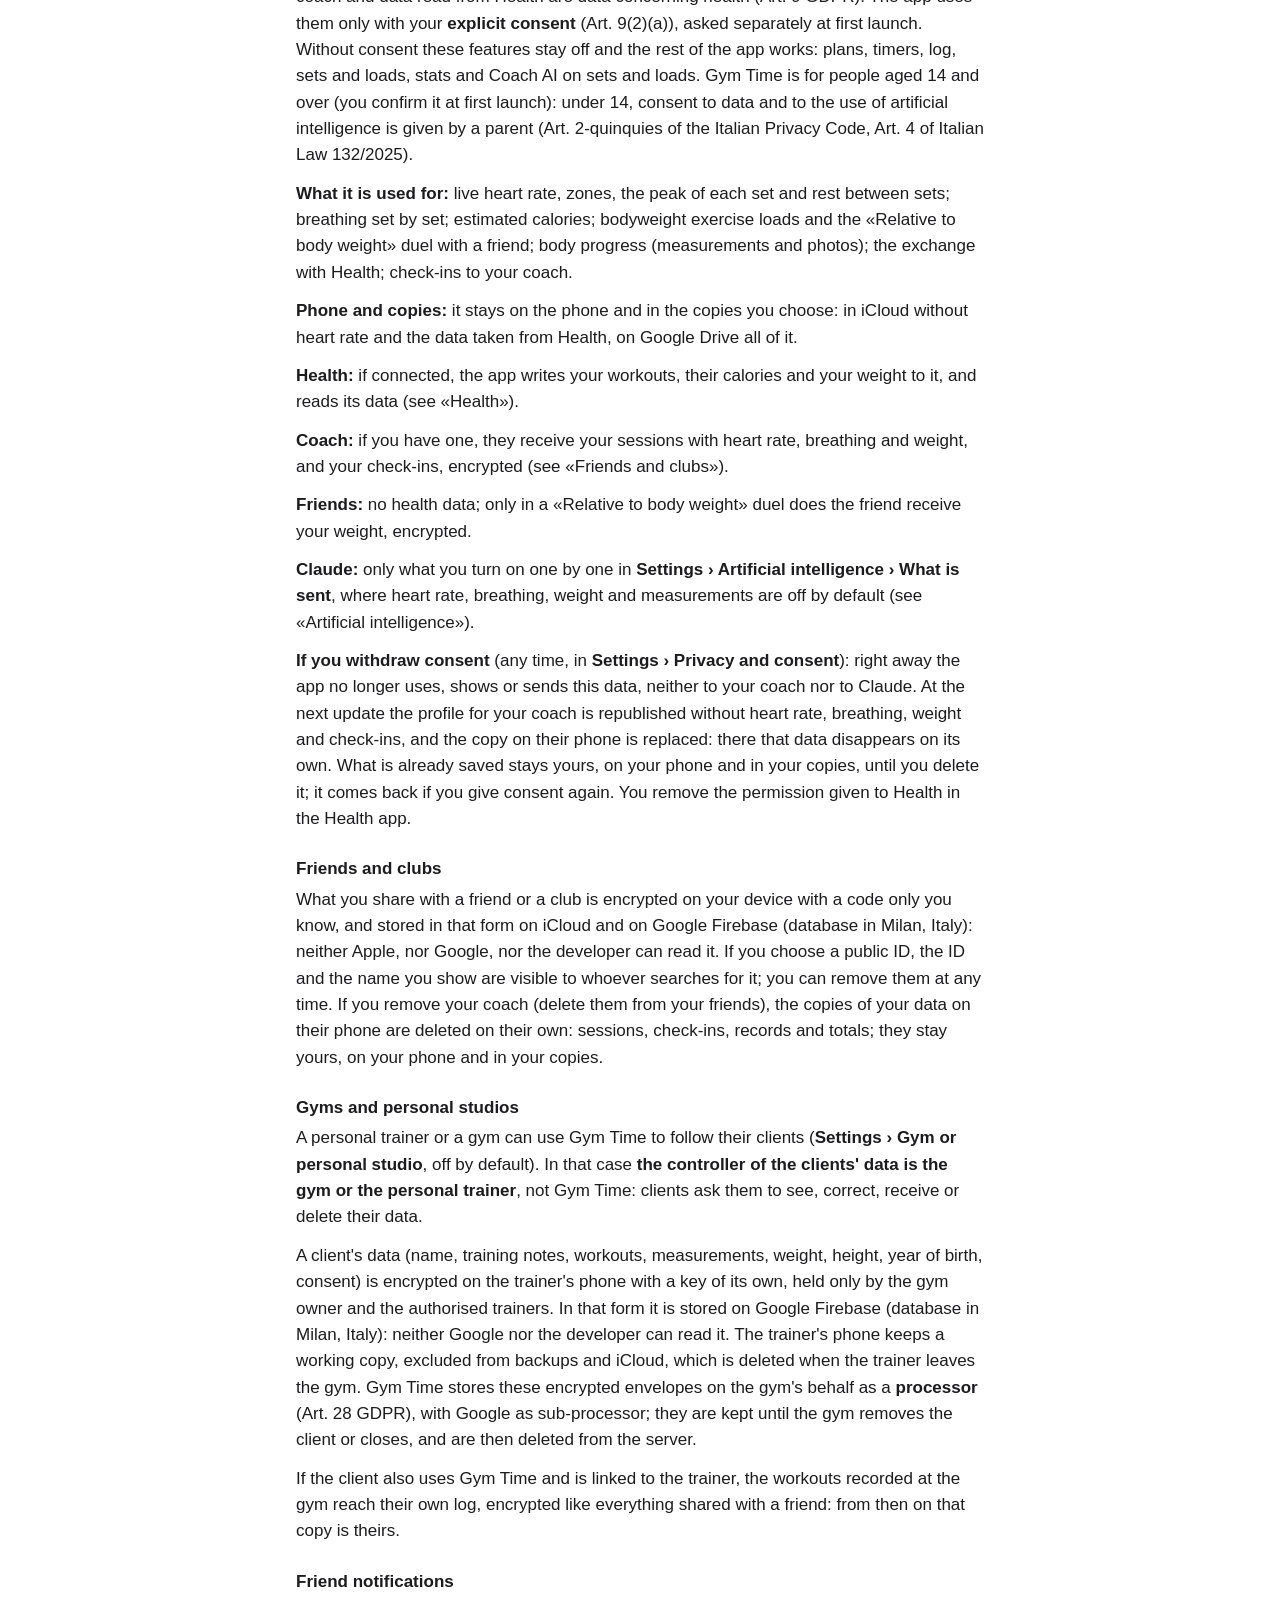
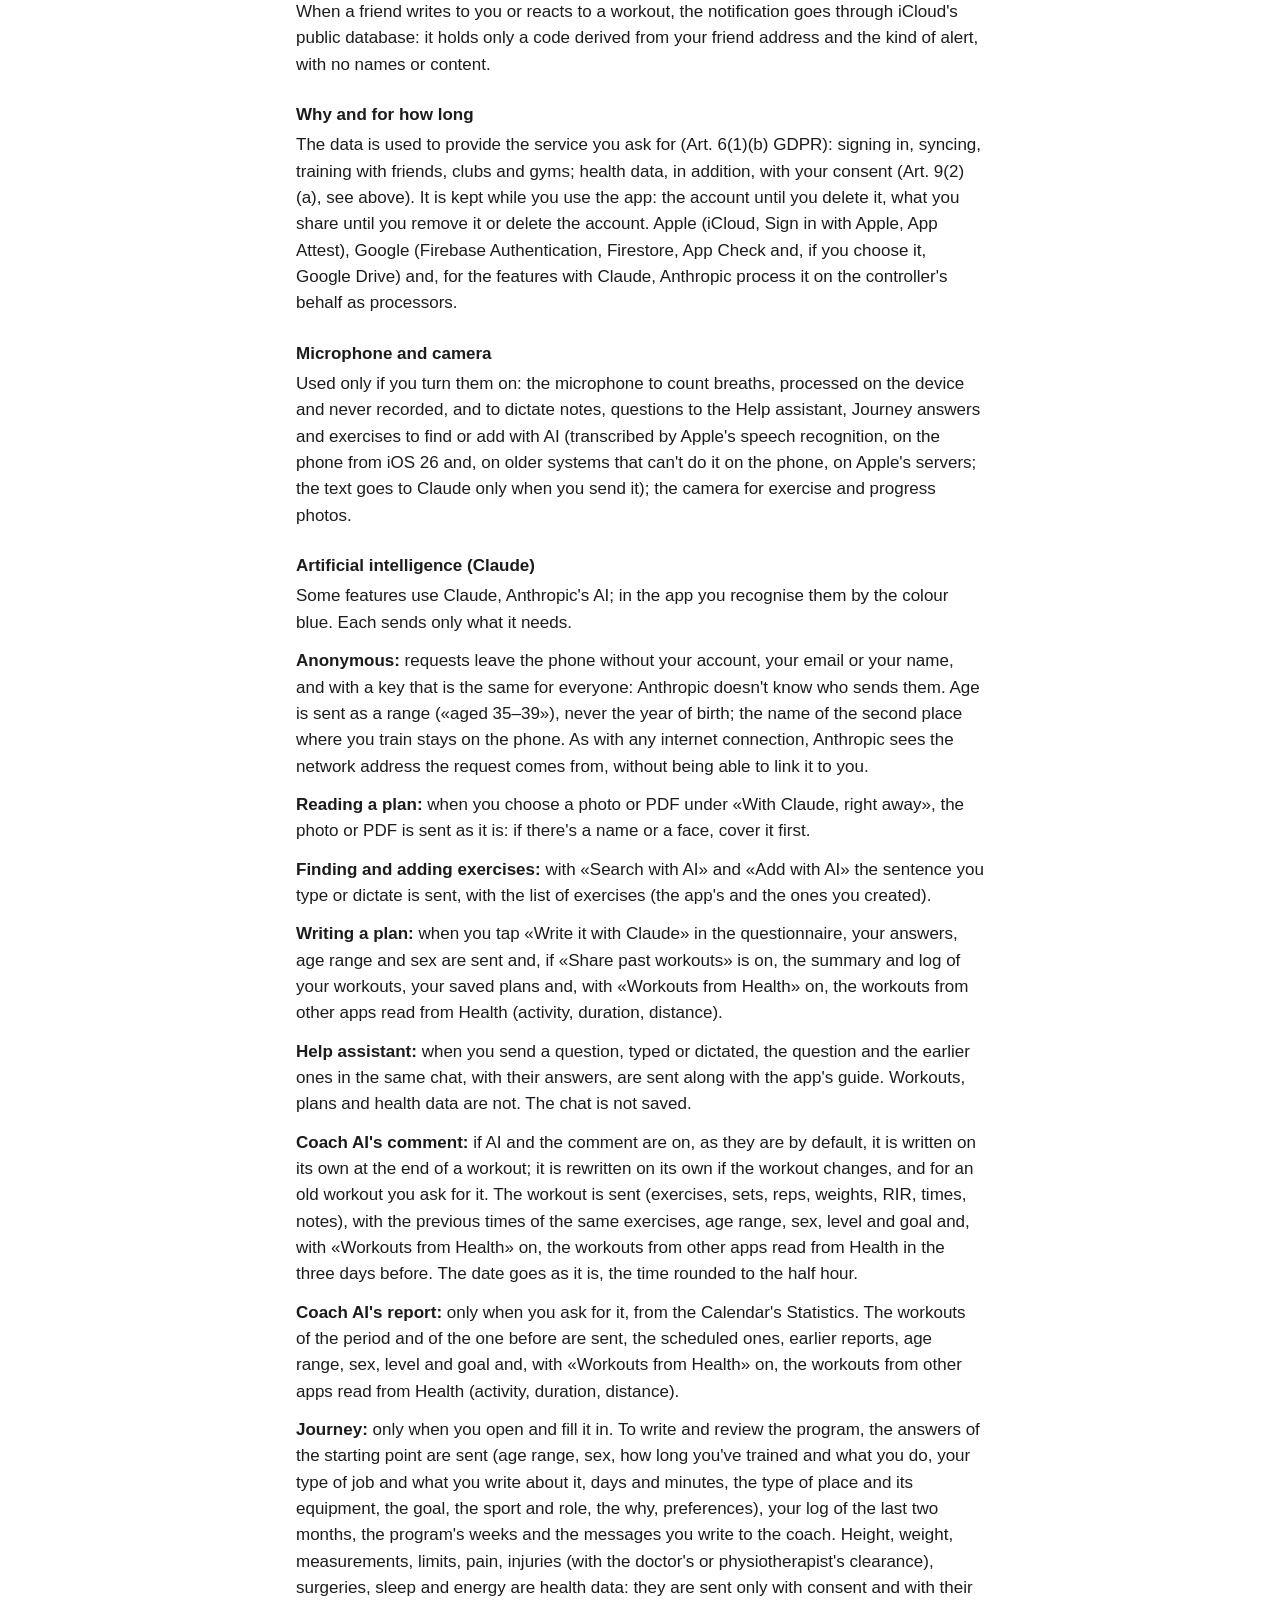
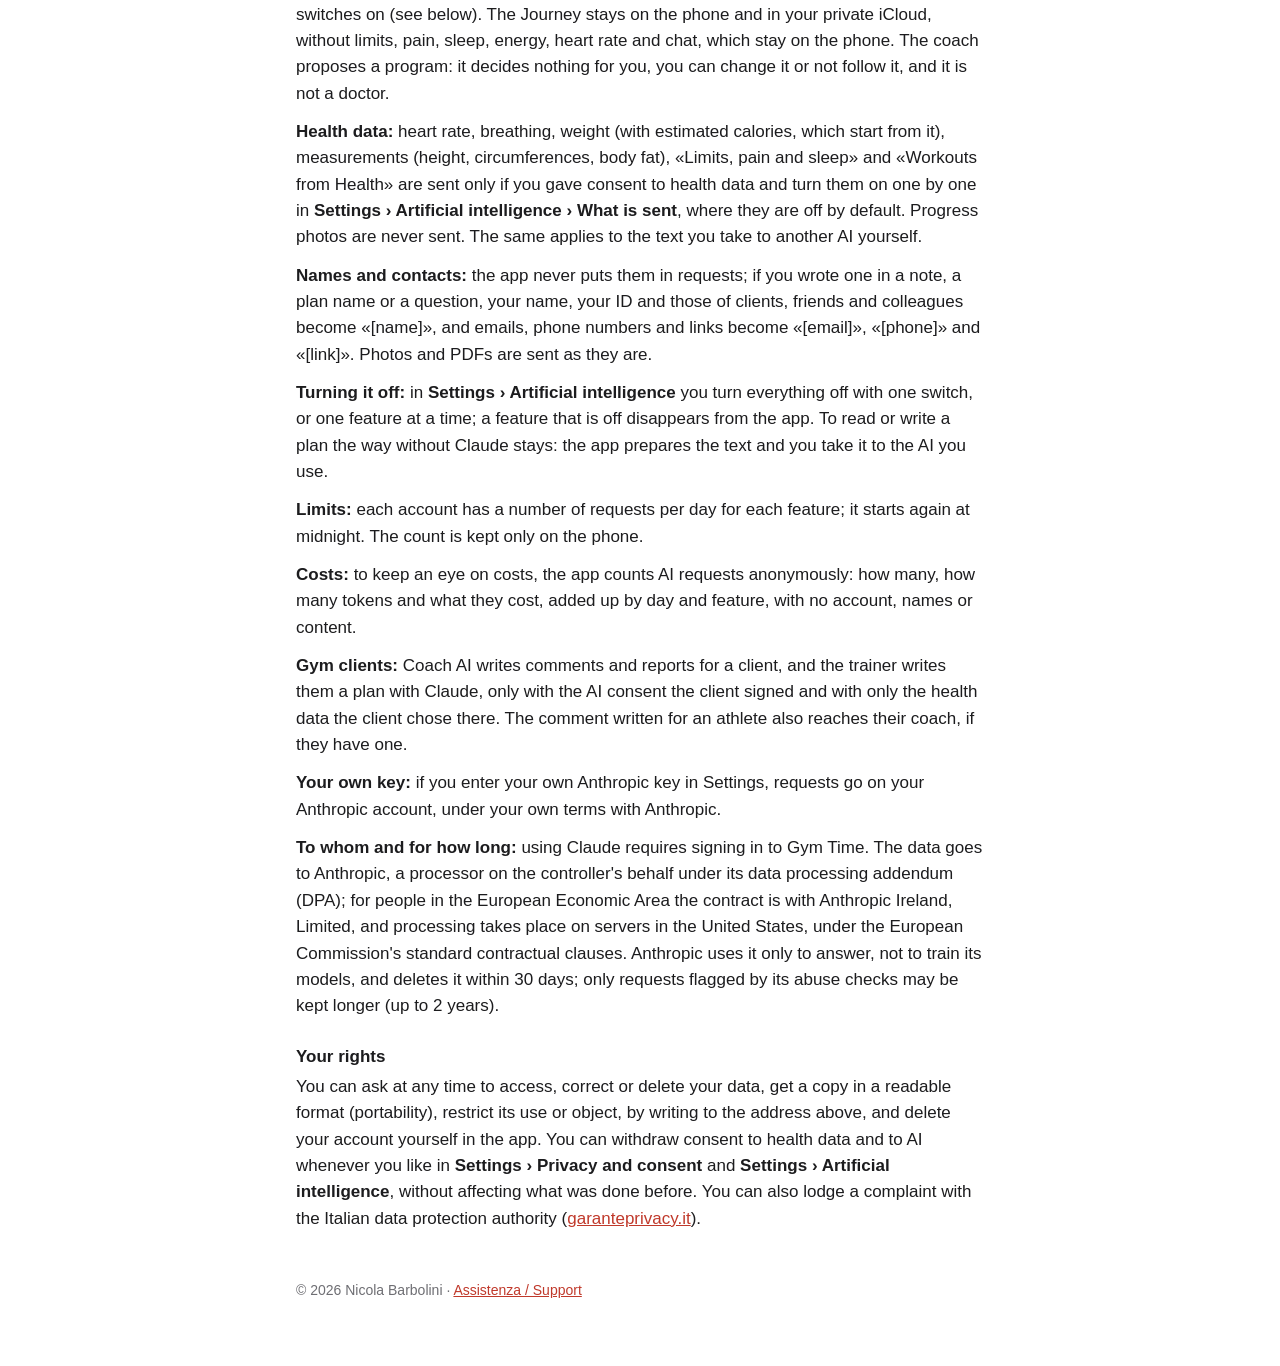
==== commit a927f442: "«Allenamenti di Salute» in Cosa parte e ora alla mezz'ora per il Coach AI (scelte di Nicola) - Nuovo" ====
--- a/privacy.html
+++ b/privacy.html
@@ -162,20 +162,21 @@
 frase che scrivi o detti e l'elenco degli esercizi (quelli dell'app e quelli che hai creato tu).</p>
 <p><strong>Scrivere una scheda:</strong> quando tocchi «Scrivila con Claude» nel questionario, partono le
 risposte, fascia d'età e sesso e, se hai acceso «Condividi gli allenamenti passati», il riassunto e il
-diario dei tuoi allenamenti, le schede salvate e gli allenamenti delle altre app letti da Salute
-(attività, durata, distanza).</p>
+diario dei tuoi allenamenti, le schede salvate e, con «Allenamenti di Salute» acceso, gli allenamenti delle altre
+app letti da Salute (attività, durata, distanza).</p>
 <p><strong>Assistente dell'Aiuto:</strong> quando mandi una domanda, scritta o dettata, partono la
 domanda e quelle di prima nella stessa chat, con le risposte, insieme alla guida dell'app. Allenamenti,
 schede e dati sulla salute no. La chat non si salva.</p>
 <p><strong>Commento di Coach AI:</strong> se l'IA e il commento sono accesi, come lo sono di partenza,
 si scrive da solo a fine allenamento; si riscrive da solo se l'allenamento cambia, e per un allenamento
 vecchio lo chiedi tu. Partono l'allenamento (esercizi, serie, ripetizioni, pesi, RIR, tempi, note), le
-volte prima degli stessi esercizi, fascia d'età, sesso, livello e obiettivo e, se hai dato il consenso
-ai dati sulla salute, gli allenamenti delle altre app letti da Salute nei tre giorni prima.</p>
+volte prima degli stessi esercizi, fascia d'età, sesso, livello e obiettivo e, con «Allenamenti di
+Salute» acceso, gli allenamenti delle altre app letti da Salute nei tre giorni prima. Data e giorno
+partono come sono, l'ora arrotondata alla mezz'ora.</p>
 <p><strong>Report di Coach AI:</strong> solo quando lo chiedi, dalle Statistiche del Calendario. Partono
 gli allenamenti del periodo e di quello prima, quelli in programma, i report già fatti, fascia d'età,
-sesso, livello e obiettivo e, se hai dato il consenso ai dati sulla salute, gli allenamenti delle altre
-app letti da Salute (attività, durata, distanza).</p>
+sesso, livello e obiettivo e, con «Allenamenti di Salute» acceso, gli allenamenti delle altre app letti
+da Salute (attività, durata, distanza).</p>
 <p><strong>Percorso:</strong> solo quando lo apri e lo compili tu. Per scrivere e rivedere il programma
 partono le risposte del punto di partenza (fascia d'età, sesso, da quanto ti alleni e cosa fai, il tipo
 di lavoro e quello che ne scrivi, i giorni e i minuti, il tipo di posto e gli attrezzi, l'obiettivo, lo
@@ -187,7 +188,8 @@
 coach propone un programma: non decide nulla al tuo posto, puoi cambiarlo o non seguirlo, e non è un
 medico.</p>
 <p><strong>Dati sulla salute:</strong> battito, respiro, peso (con le calorie stimate, che partono dal
-peso), misure (altezza, circonferenze, massa grassa) e «Limiti, dolori e sonno» partono solo se hai dato
+peso), misure (altezza, circonferenze, massa grassa), «Limiti, dolori e sonno» e «Allenamenti di Salute»
+partono solo se hai dato
 il consenso ai dati sulla salute e li accendi uno per uno in <strong>Impostazioni › Intelligenza
 artificiale › Cosa parte</strong>, dove sono spenti di partenza. Le foto dei progressi non partono mai.
 Lo stesso vale per il testo che porti tu in un'altra IA.</p>
@@ -356,20 +358,21 @@
 type or dictate is sent, with the list of exercises (the app's and the ones you created).</p>
 <p><strong>Writing a plan:</strong> when you tap «Write it with Claude» in the questionnaire, your
 answers, age range and sex are sent and, if «Share past workouts» is on, the summary and log of your
-workouts, your saved plans and the workouts from other apps read from Health (activity, duration,
-distance).</p>
+workouts, your saved plans and, with «Workouts from Health» on, the workouts from other apps read from
+Health (activity, duration, distance).</p>
 <p><strong>Help assistant:</strong> when you send a question, typed or dictated, the question and the
 earlier ones in the same chat, with their answers, are sent along with the app's guide. Workouts, plans
 and health data are not. The chat is not saved.</p>
 <p><strong>Coach AI's comment:</strong> if AI and the comment are on, as they are by default, it is
 written on its own at the end of a workout; it is rewritten on its own if the workout changes, and for
 an old workout you ask for it. The workout is sent (exercises, sets, reps, weights, RIR, times, notes),
-with the previous times of the same exercises, age range, sex, level and goal and, if you gave consent
-to health data, the workouts from other apps read from Health in the three days before.</p>
+with the previous times of the same exercises, age range, sex, level and goal and, with «Workouts from
+Health» on, the workouts from other apps read from Health in the three days before. The date goes as it
+is, the time rounded to the half hour.</p>
 <p><strong>Coach AI's report:</strong> only when you ask for it, from the Calendar's Statistics. The
 workouts of the period and of the one before are sent, the scheduled ones, earlier reports, age range,
-sex, level and goal and, if you gave consent to health data, the workouts from other apps read from
-Health (activity, duration, distance).</p>
+sex, level and goal and, with «Workouts from Health» on, the workouts from other apps read from Health
+(activity, duration, distance).</p>
 <p><strong>Journey:</strong> only when you open and fill it in. To write and review the program, the
 answers of the starting point are sent (age range, sex, how long you've trained and what you do, your
 type of job and what you write about it, days and minutes, the type of place and its equipment, the
@@ -381,7 +384,8 @@
 coach proposes a program: it decides nothing for you, you can change it or not follow it, and it is not
 a doctor.</p>
 <p><strong>Health data:</strong> heart rate, breathing, weight (with estimated calories, which start
-from it), measurements (height, circumferences, body fat) and «Limits, pain and sleep» are sent only if
+from it), measurements (height, circumferences, body fat), «Limits, pain and sleep» and «Workouts from
+Health» are sent only if
 you gave consent to health data and turn them on one by one in <strong>Settings › Artificial
 intelligence › What is sent</strong>, where they are off by default. Progress photos are never sent.
 The same applies to the text you take to another AI yourself.</p>
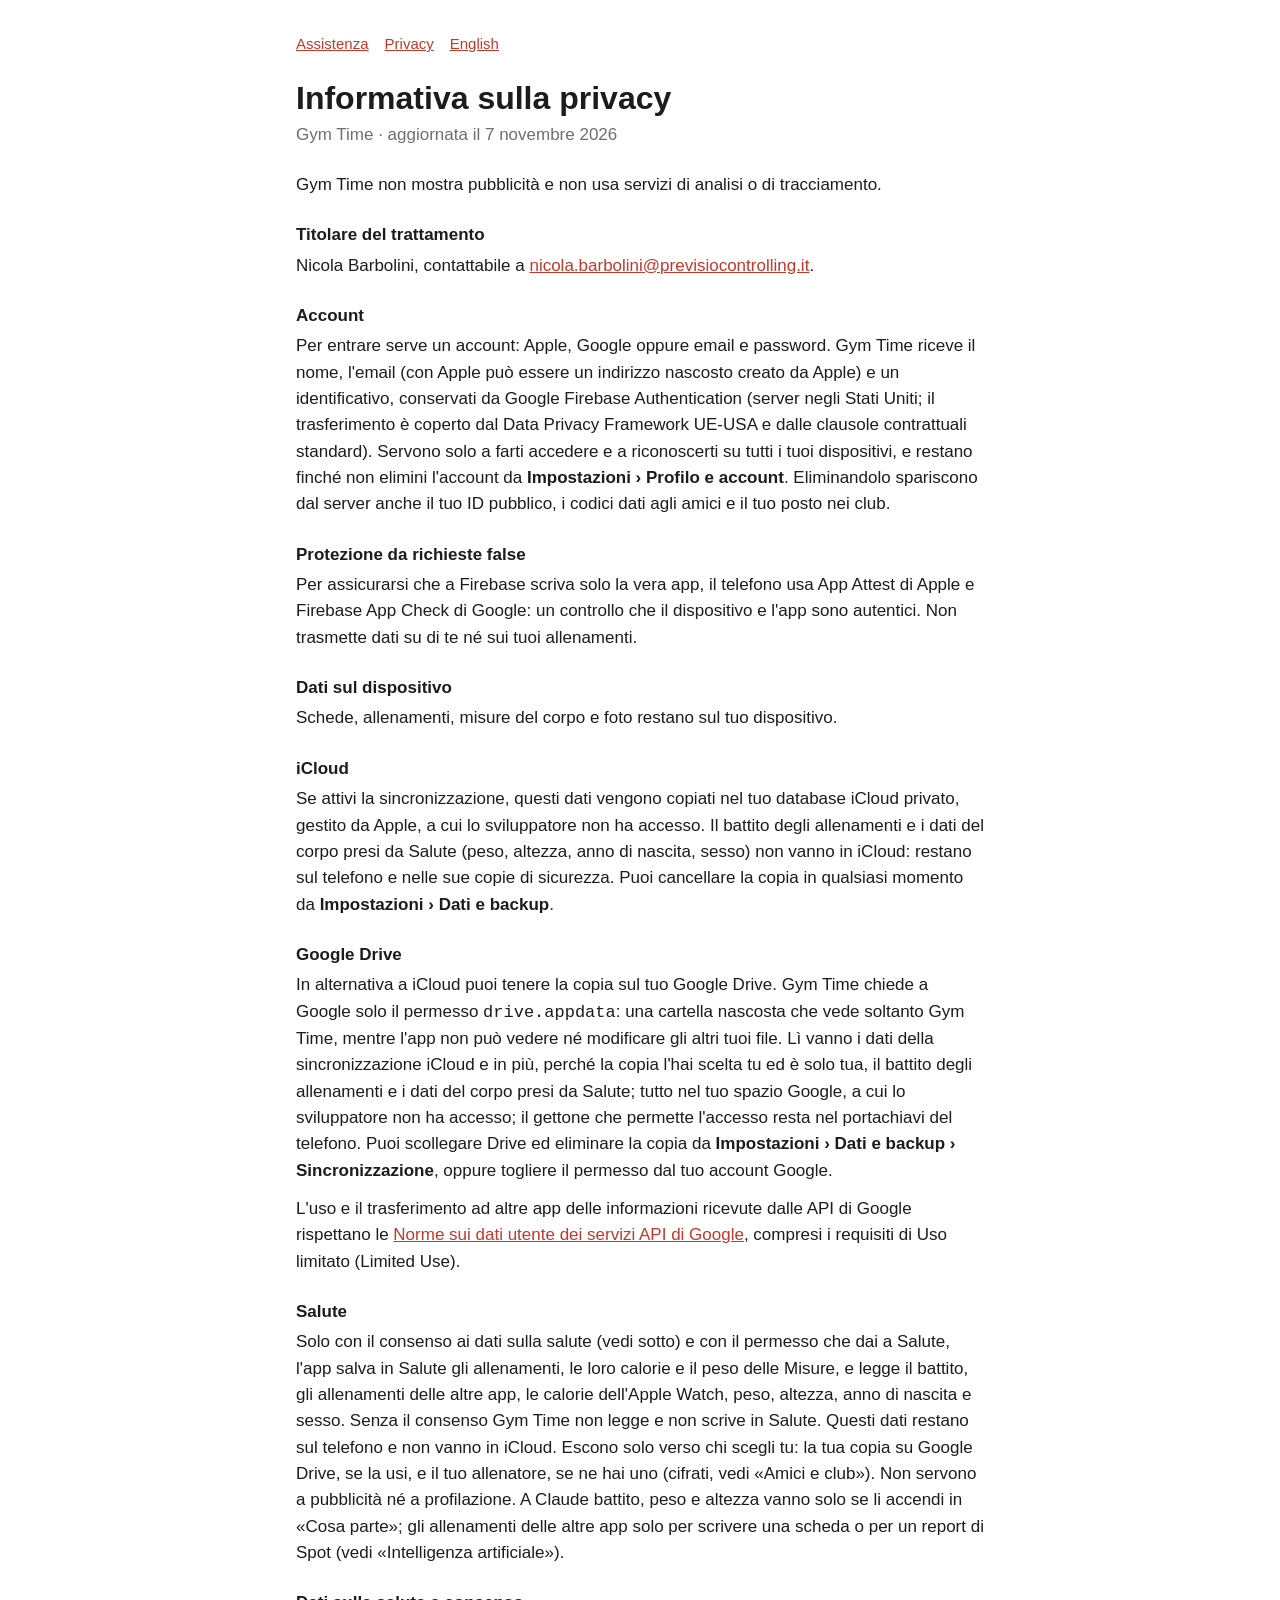
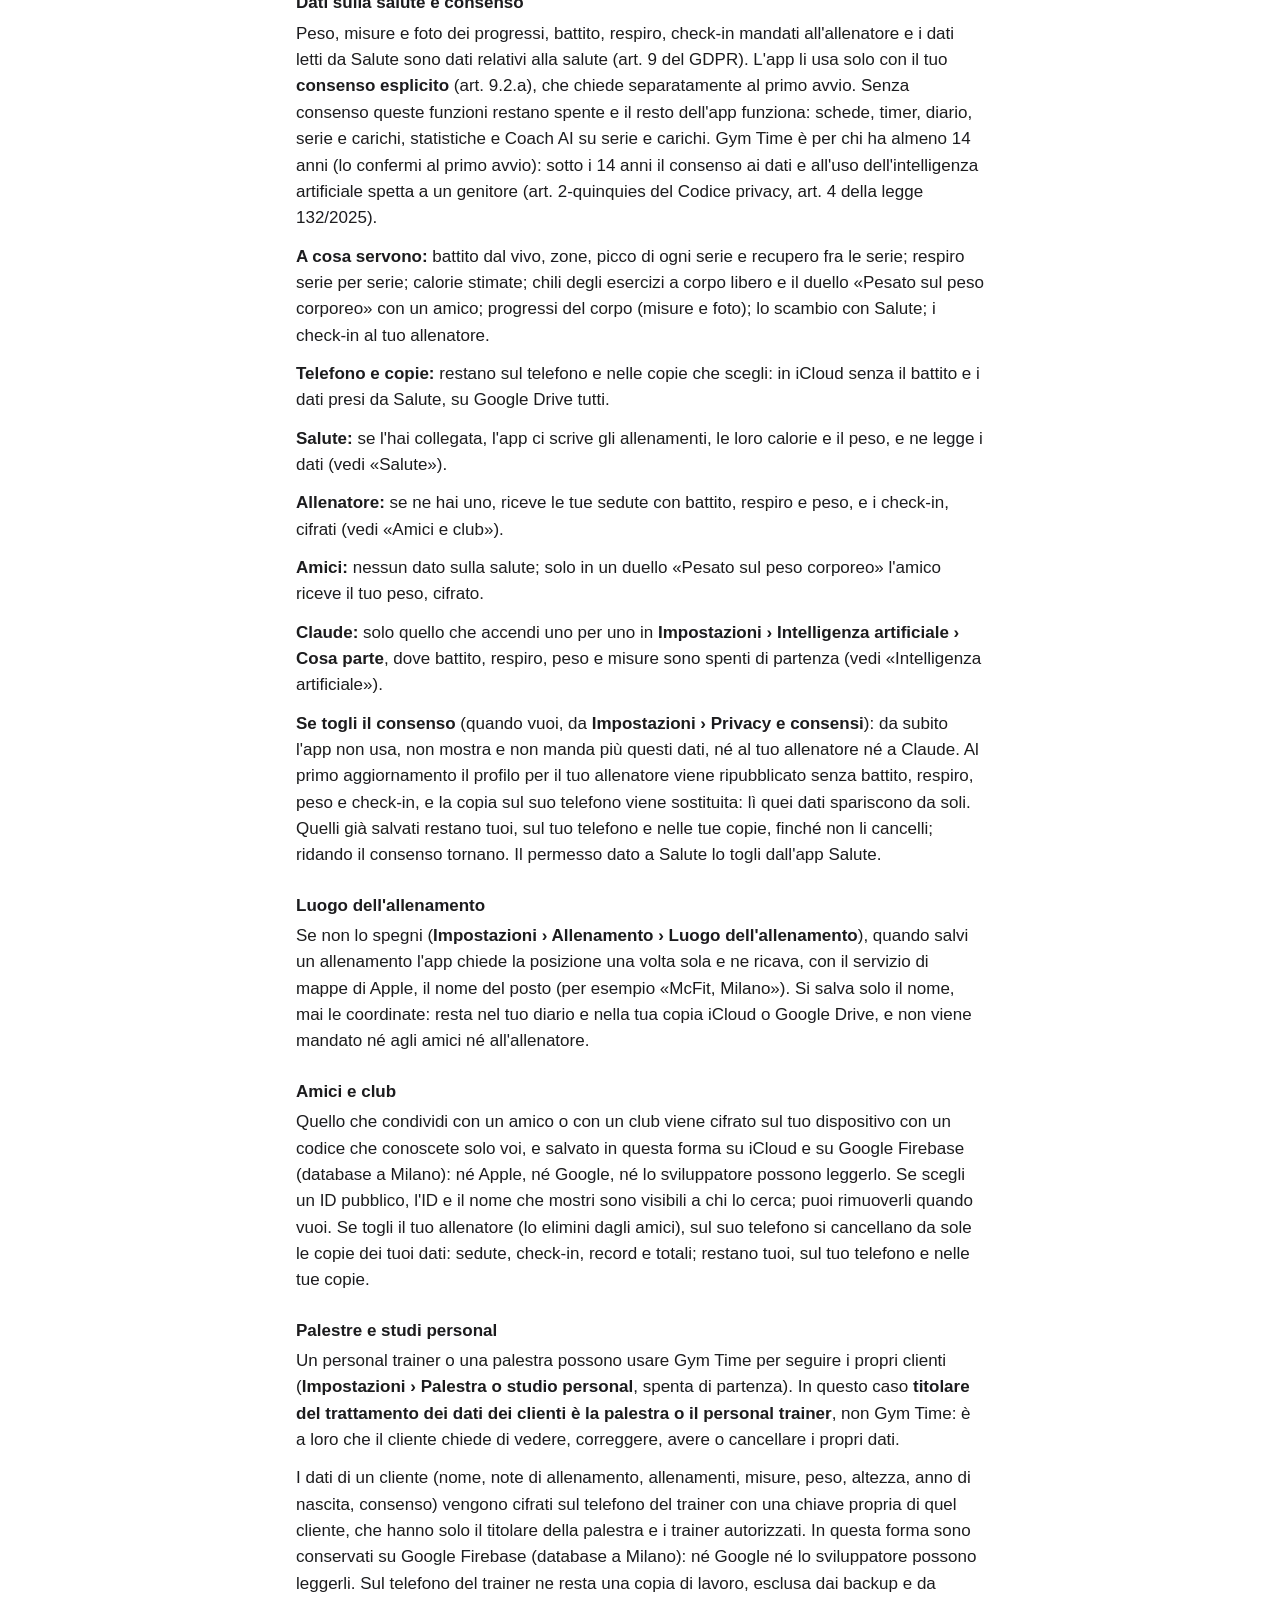
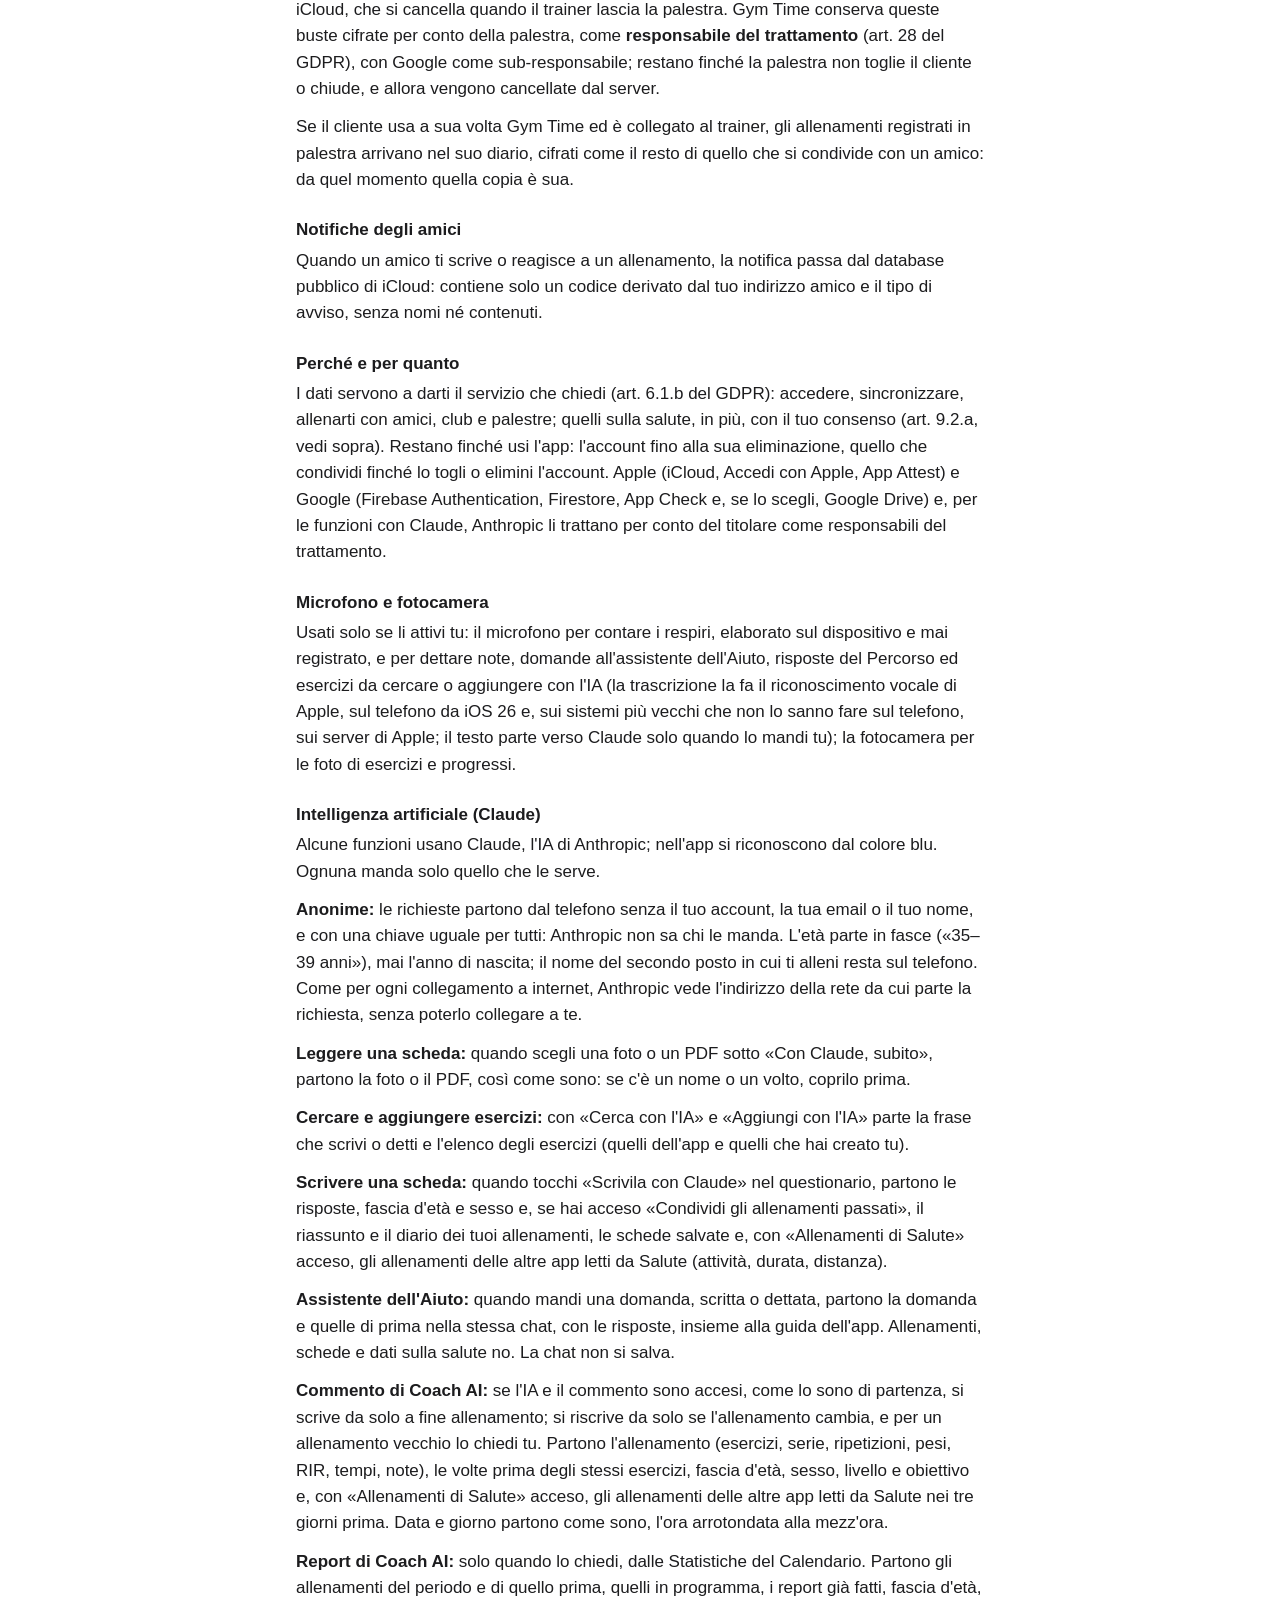
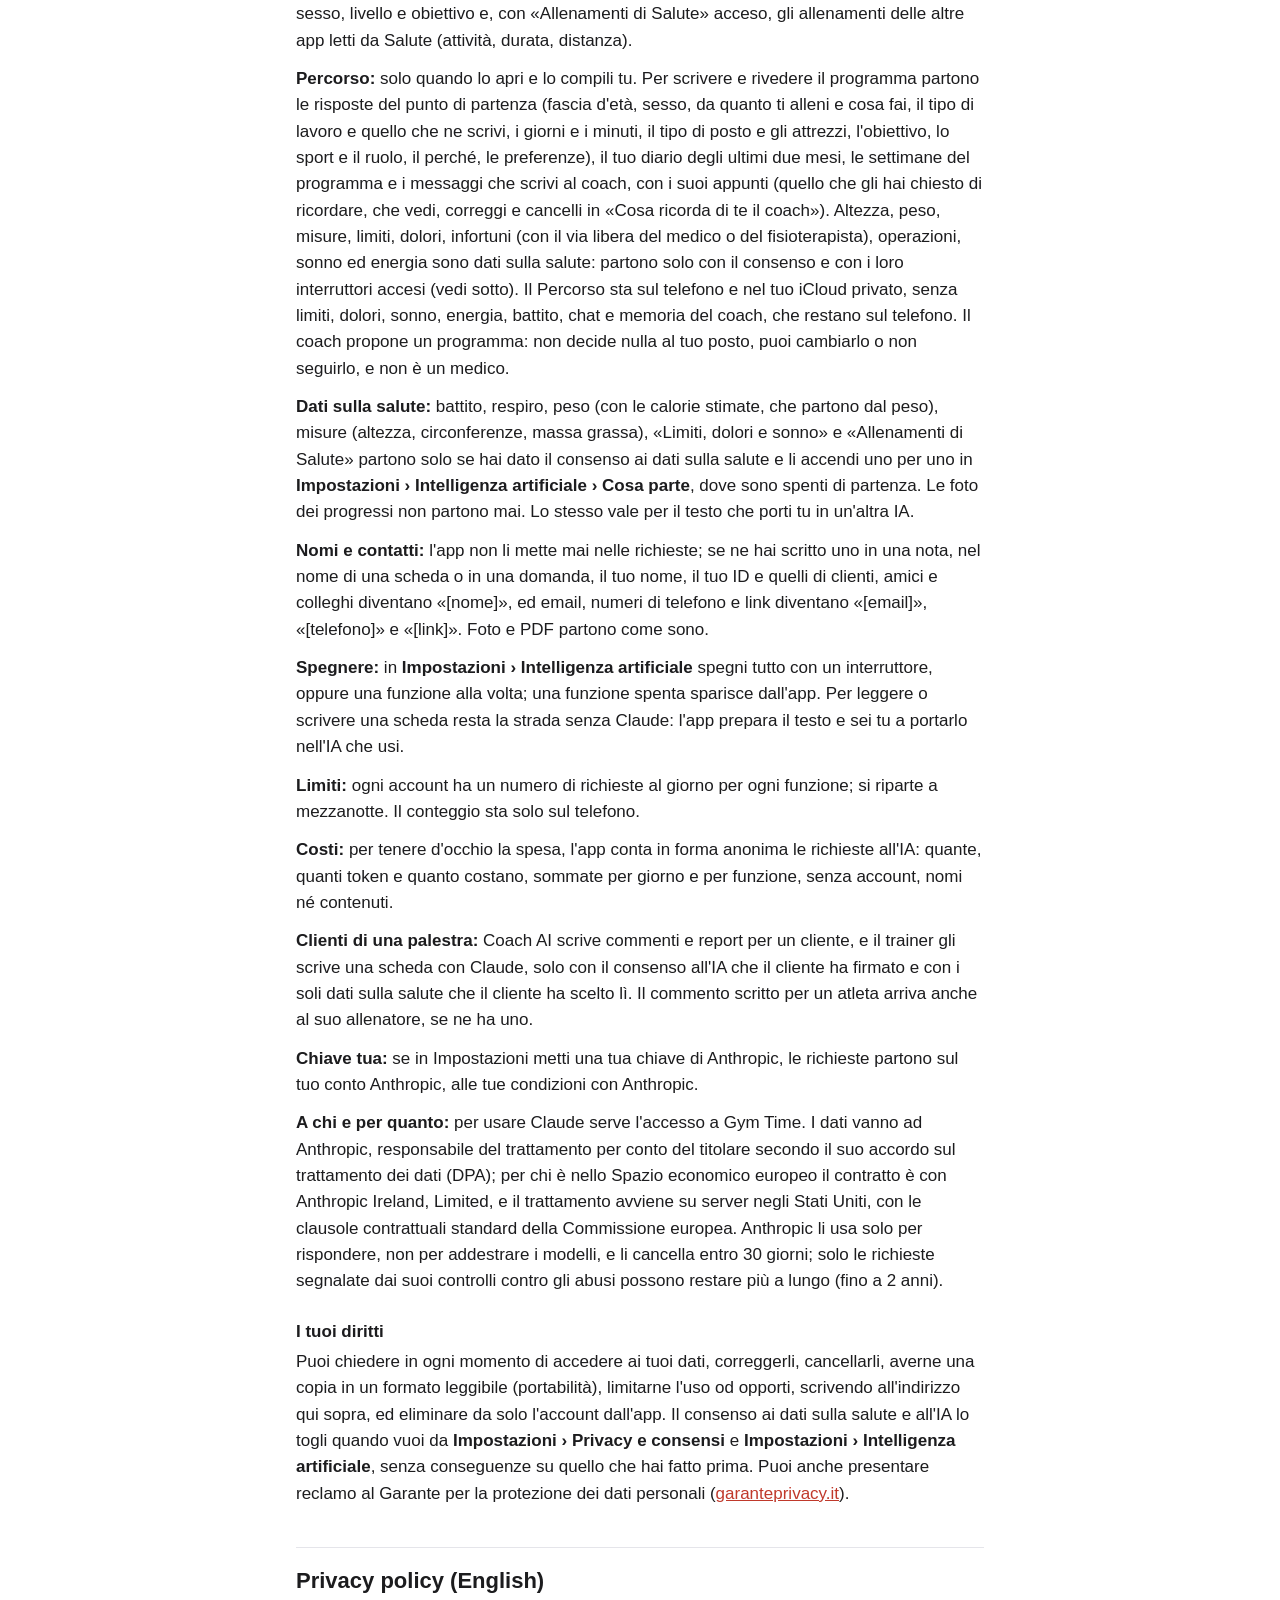
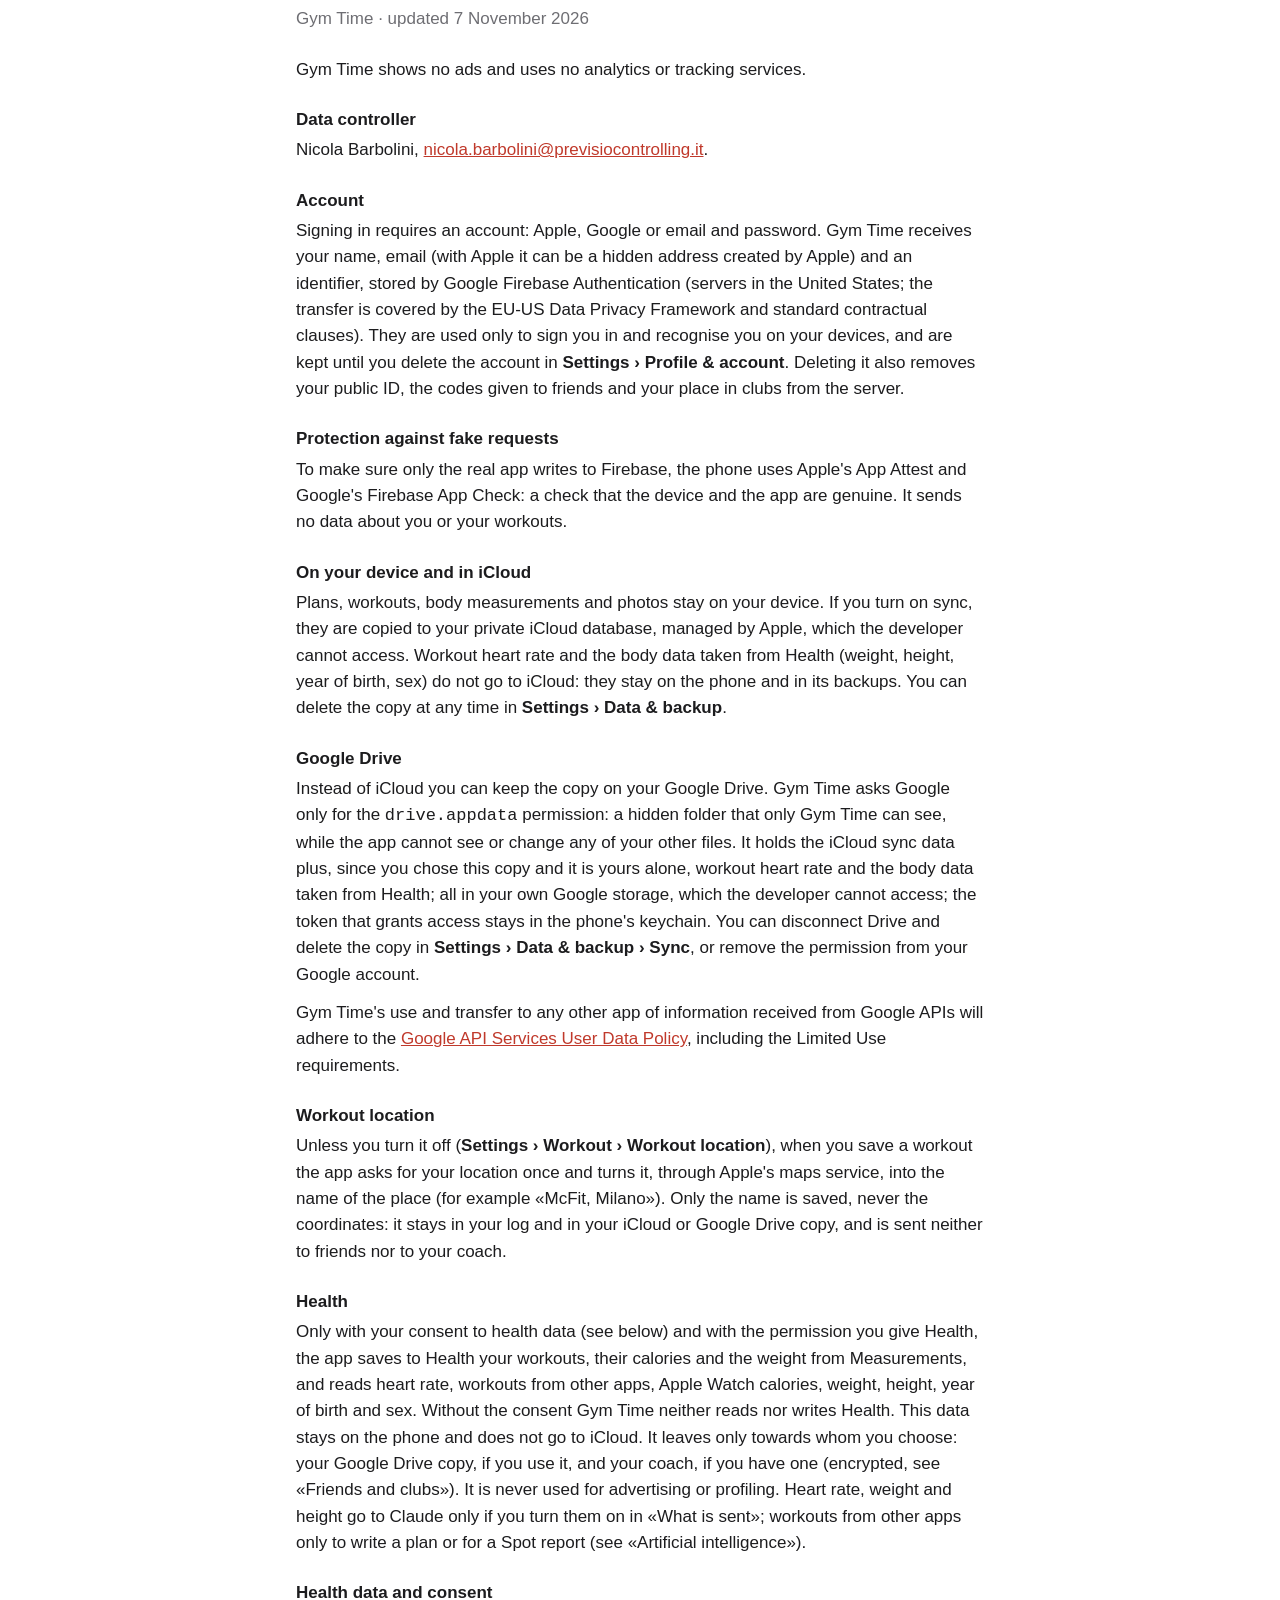
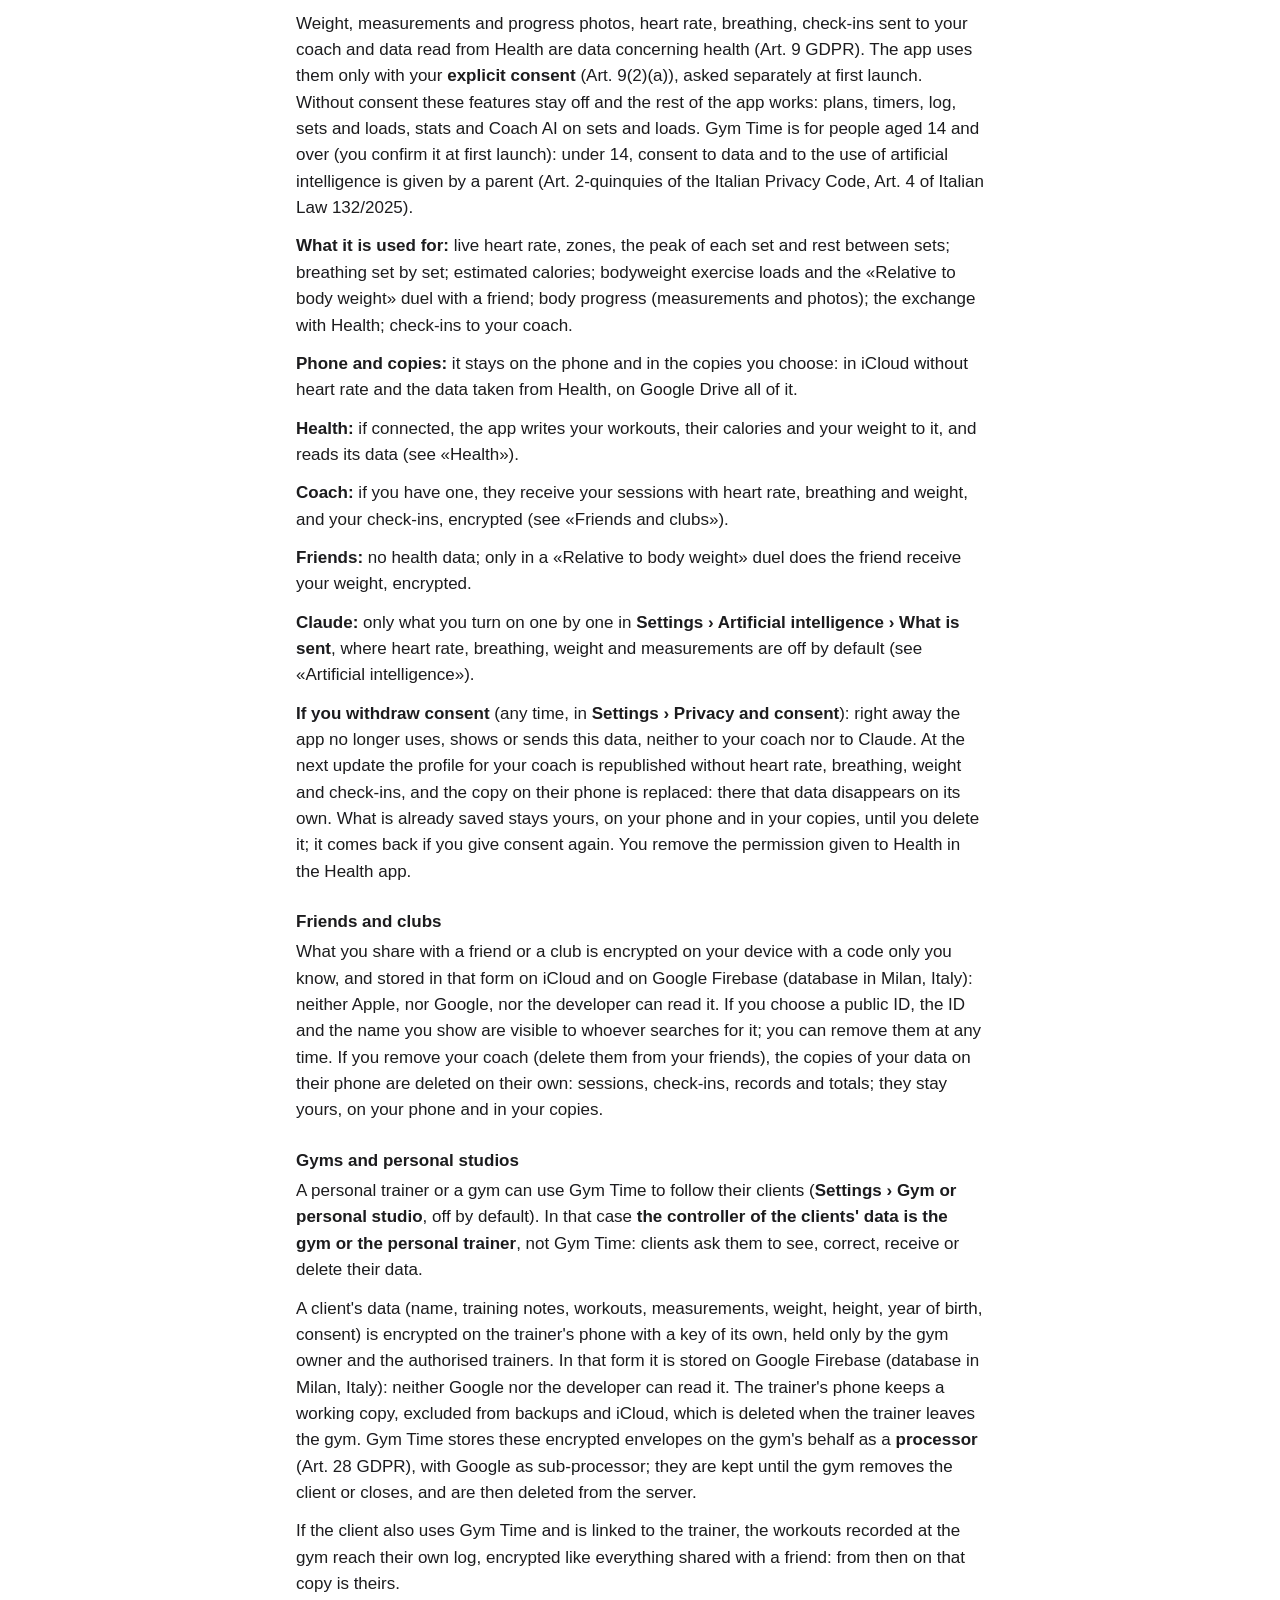
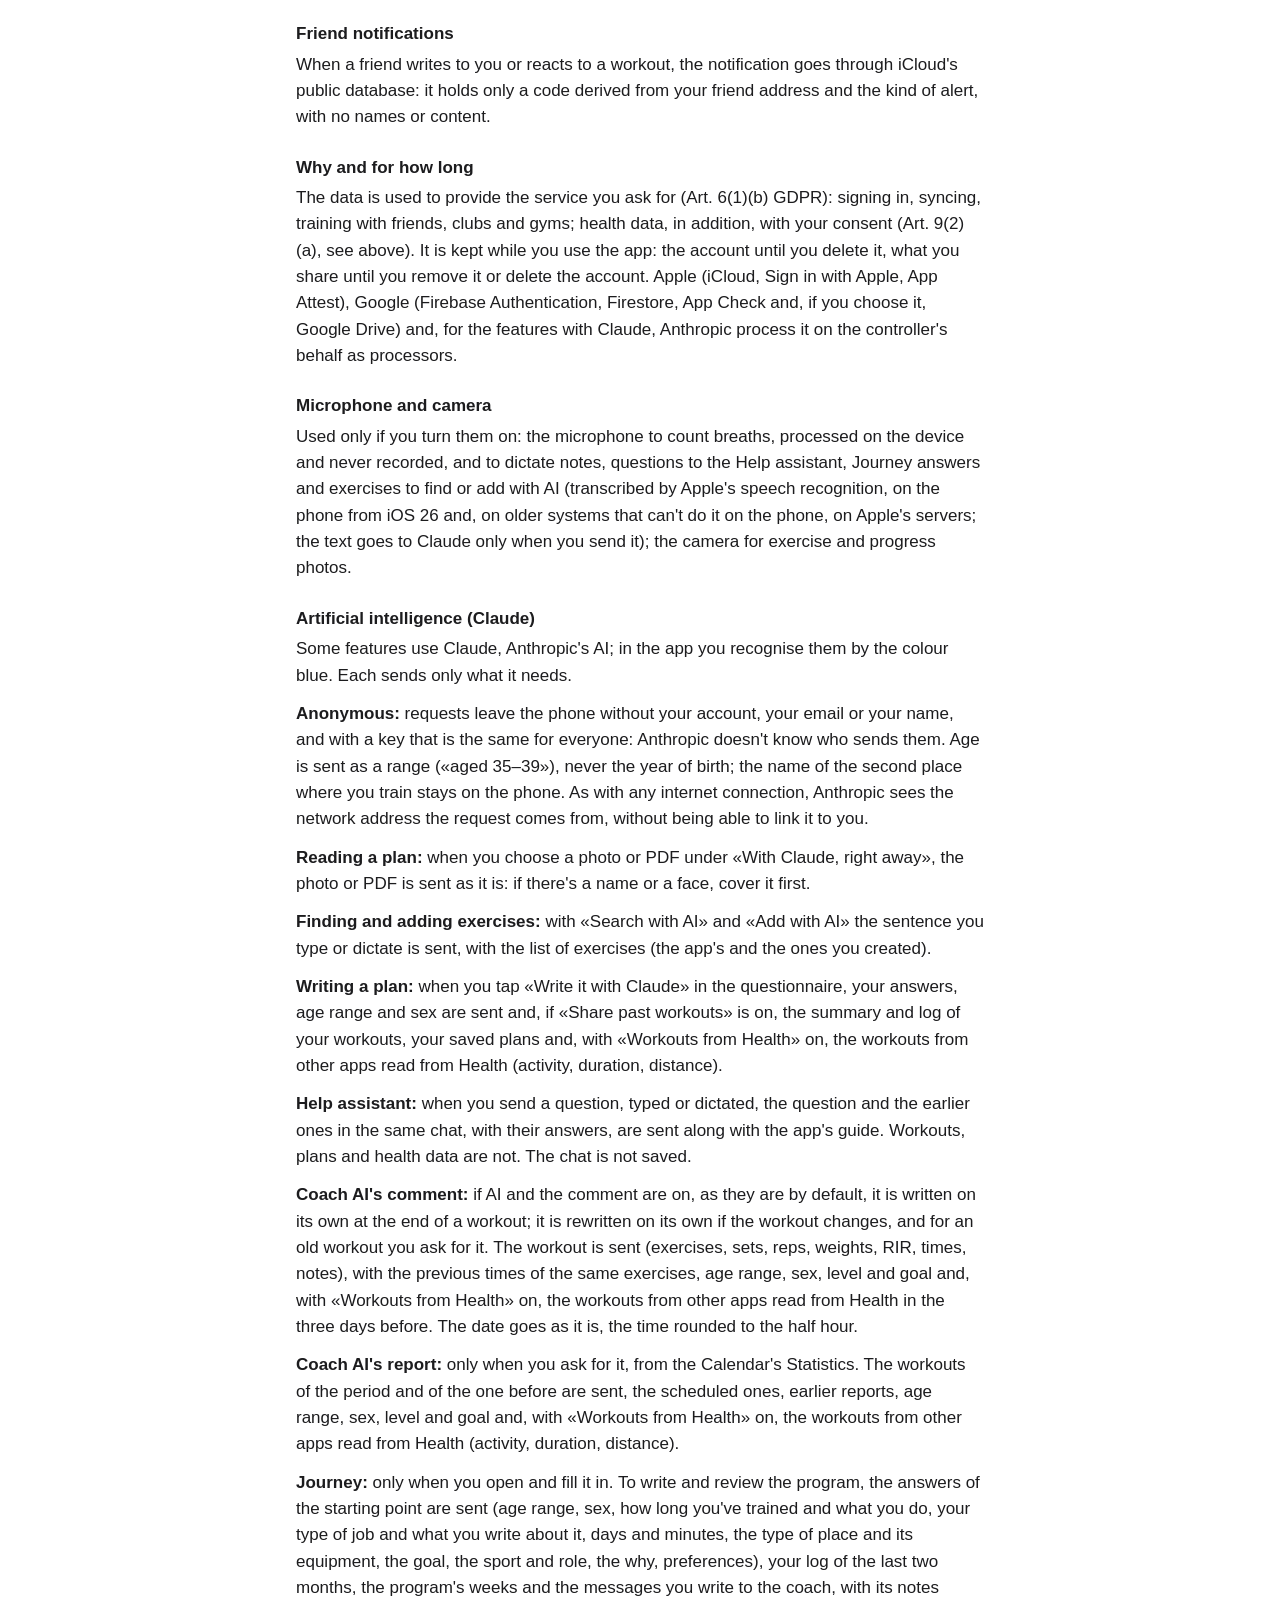
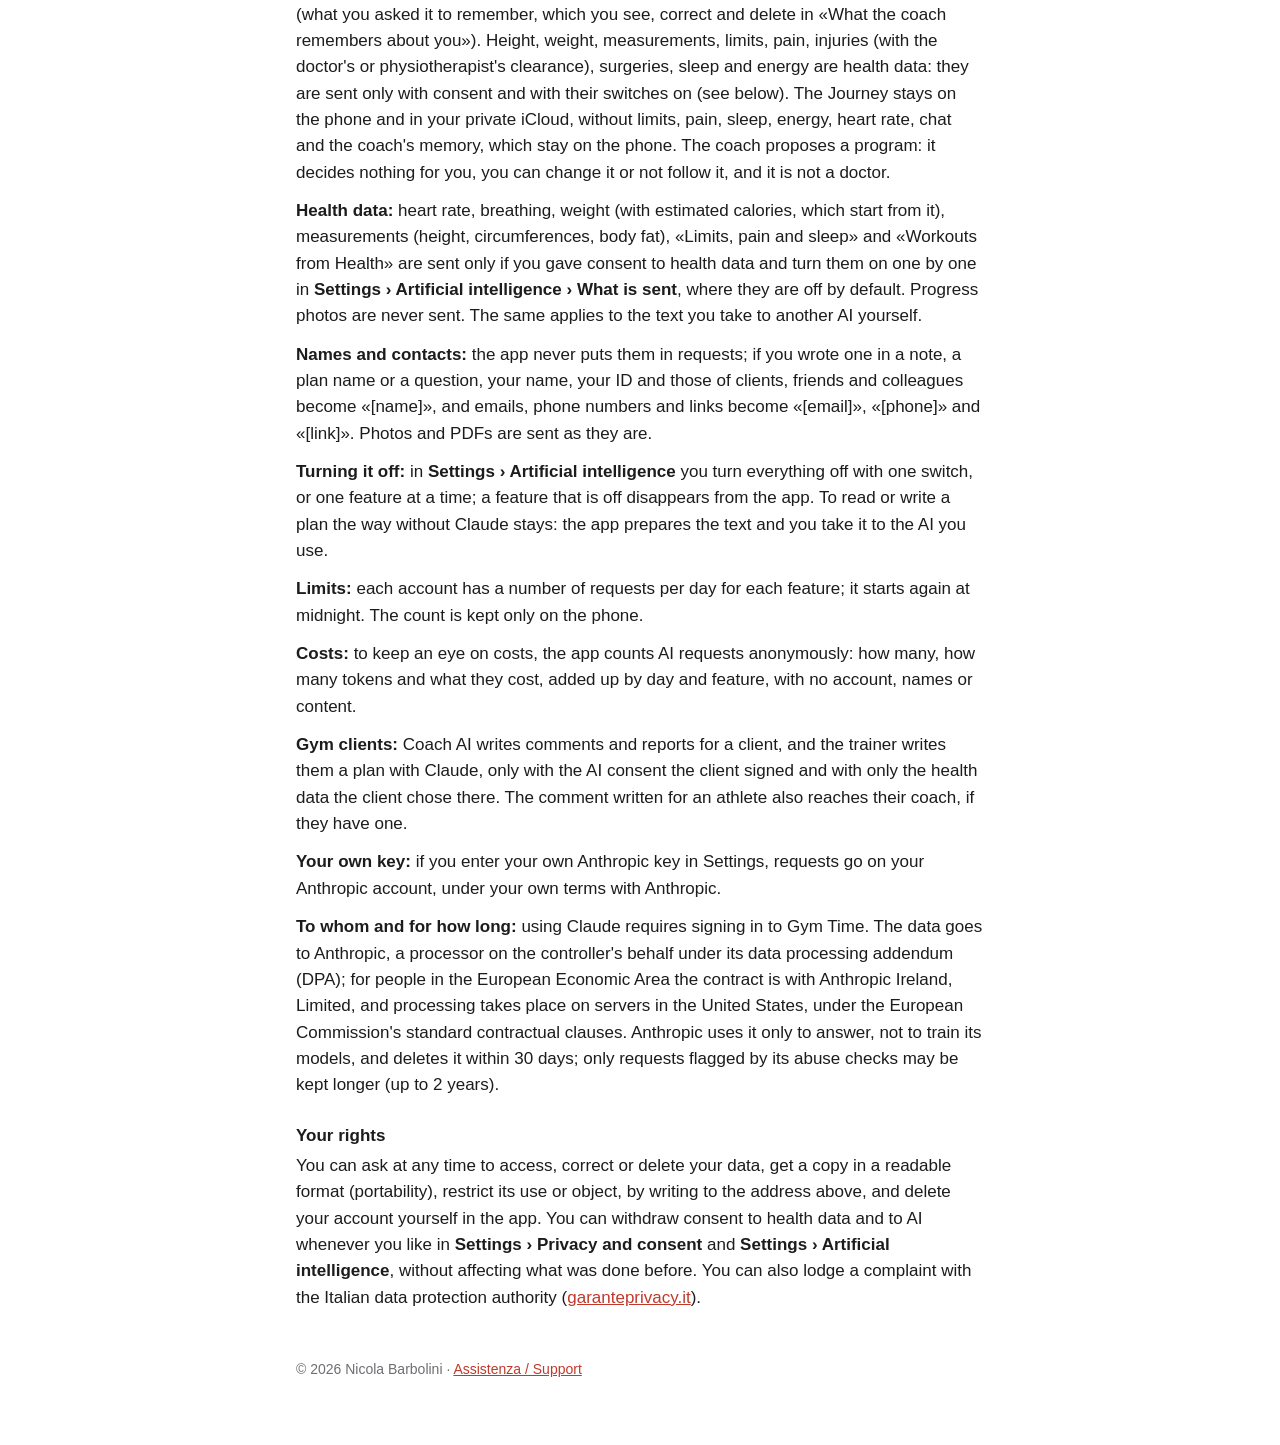
==== commit 13b01725: "Appunti del coach: ricorda subito ciò che dici in chat, modifiche chieste applicate con Annulla, Sen" ====
--- a/privacy.html
+++ b/privacy.html
@@ -181,10 +181,11 @@
 partono le risposte del punto di partenza (fascia d'età, sesso, da quanto ti alleni e cosa fai, il tipo
 di lavoro e quello che ne scrivi, i giorni e i minuti, il tipo di posto e gli attrezzi, l'obiettivo, lo
 sport e il ruolo, il perché, le preferenze), il tuo diario degli ultimi due mesi, le settimane del
-programma e i messaggi che scrivi al coach. Altezza, peso, misure, limiti, dolori, infortuni (con il via
+programma e i messaggi che scrivi al coach, con i suoi appunti (quello che gli hai chiesto di ricordare, che vedi,
+correggi e cancelli in «Cosa ricorda di te il coach»). Altezza, peso, misure, limiti, dolori, infortuni (con il via
 libera del medico o del fisioterapista), operazioni, sonno ed energia sono dati sulla salute: partono
 solo con il consenso e con i loro interruttori accesi (vedi sotto). Il Percorso sta sul telefono e nel
-tuo iCloud privato, senza limiti, dolori, sonno, energia, battito e chat, che restano sul telefono. Il
+tuo iCloud privato, senza limiti, dolori, sonno, energia, battito, chat e memoria del coach, che restano sul telefono. Il
 coach propone un programma: non decide nulla al tuo posto, puoi cambiarlo o non seguirlo, e non è un
 medico.</p>
 <p><strong>Dati sulla salute:</strong> battito, respiro, peso (con le calorie stimate, che partono dal
@@ -377,10 +378,11 @@
 answers of the starting point are sent (age range, sex, how long you've trained and what you do, your
 type of job and what you write about it, days and minutes, the type of place and its equipment, the
 goal, the sport and role, the why, preferences), your log of the last two months, the program's weeks
-and the messages you write to the coach. Height, weight, measurements, limits, pain, injuries (with the
+and the messages you write to the coach, with its notes (what you asked it to remember, which you see,
+correct and delete in «What the coach remembers about you»). Height, weight, measurements, limits, pain, injuries (with the
 doctor's or physiotherapist's clearance), surgeries, sleep and energy are health data: they are sent
 only with consent and with their switches on (see below). The Journey stays on the phone and in your
-private iCloud, without limits, pain, sleep, energy, heart rate and chat, which stay on the phone. The
+private iCloud, without limits, pain, sleep, energy, heart rate, chat and the coach's memory, which stay on the phone. The
 coach proposes a program: it decides nothing for you, you can change it or not follow it, and it is not
 a doctor.</p>
 <p><strong>Health data:</strong> heart rate, breathing, weight (with estimated calories, which start
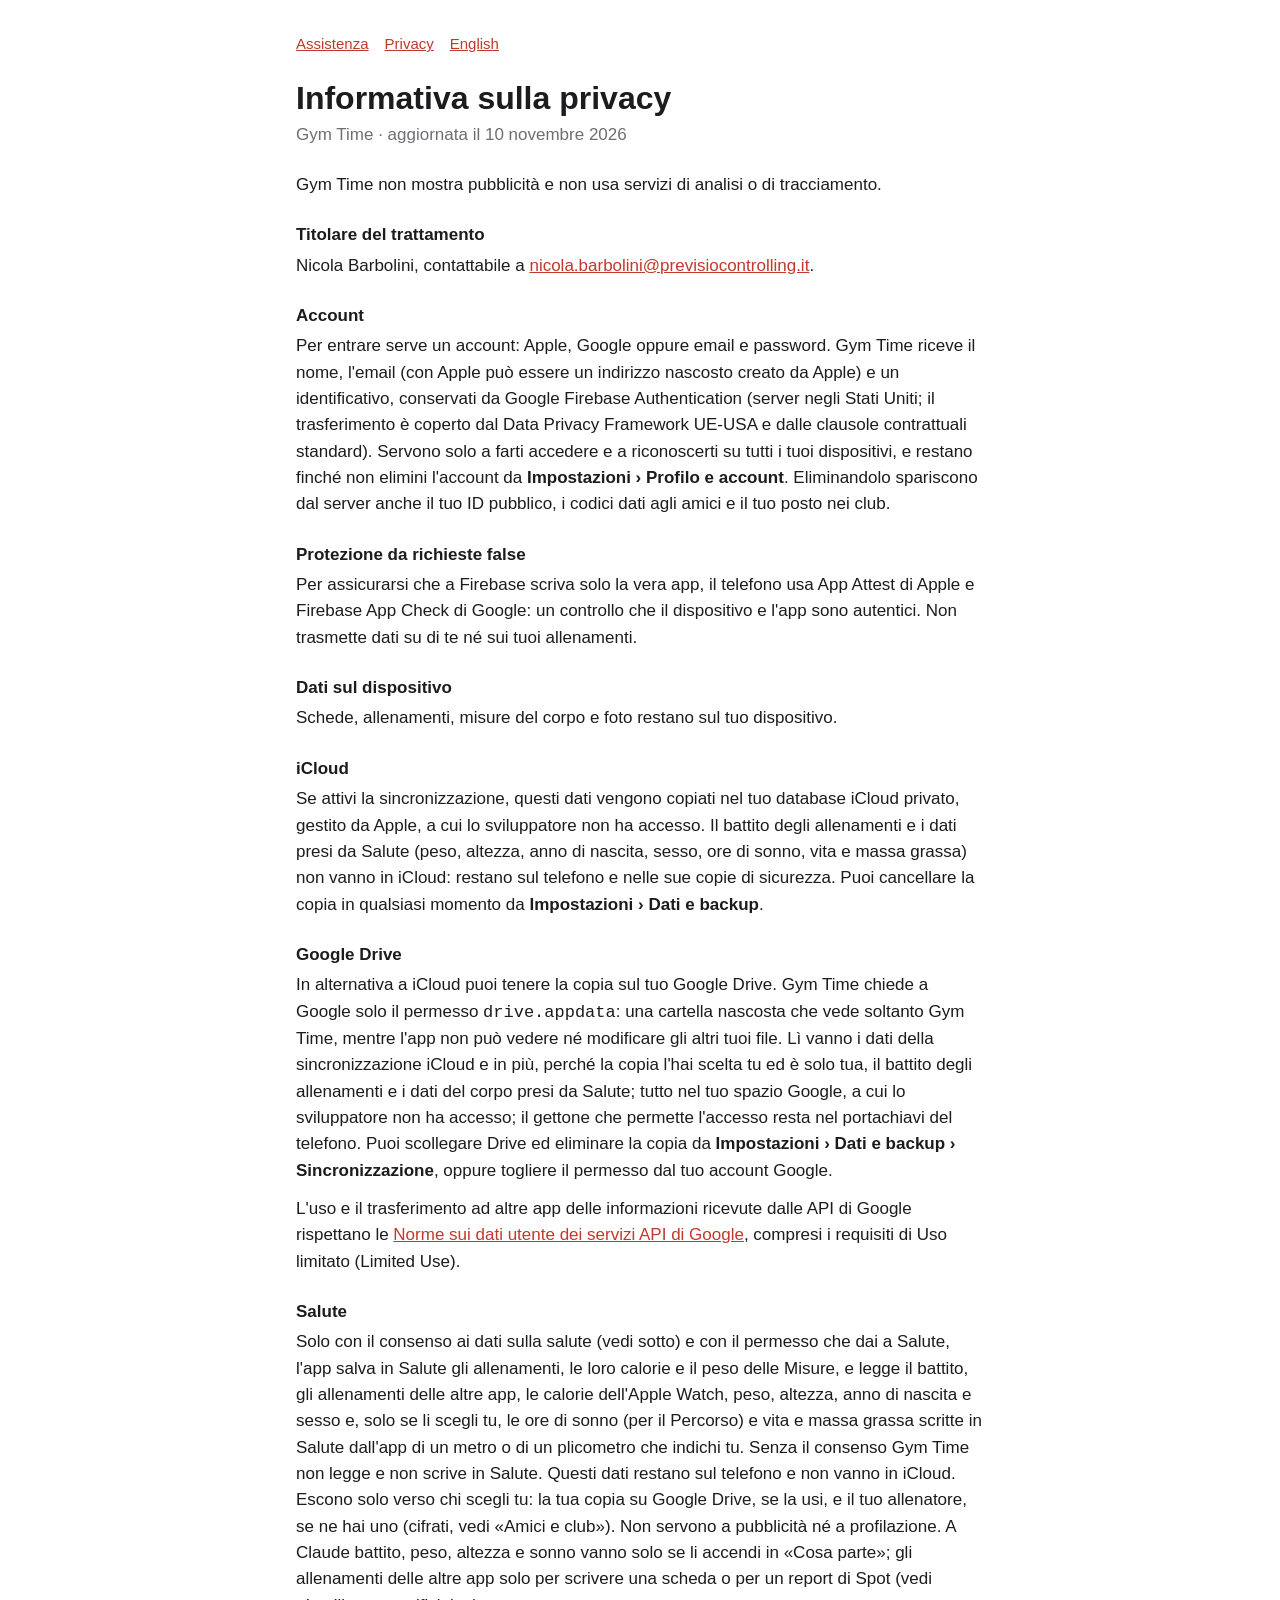
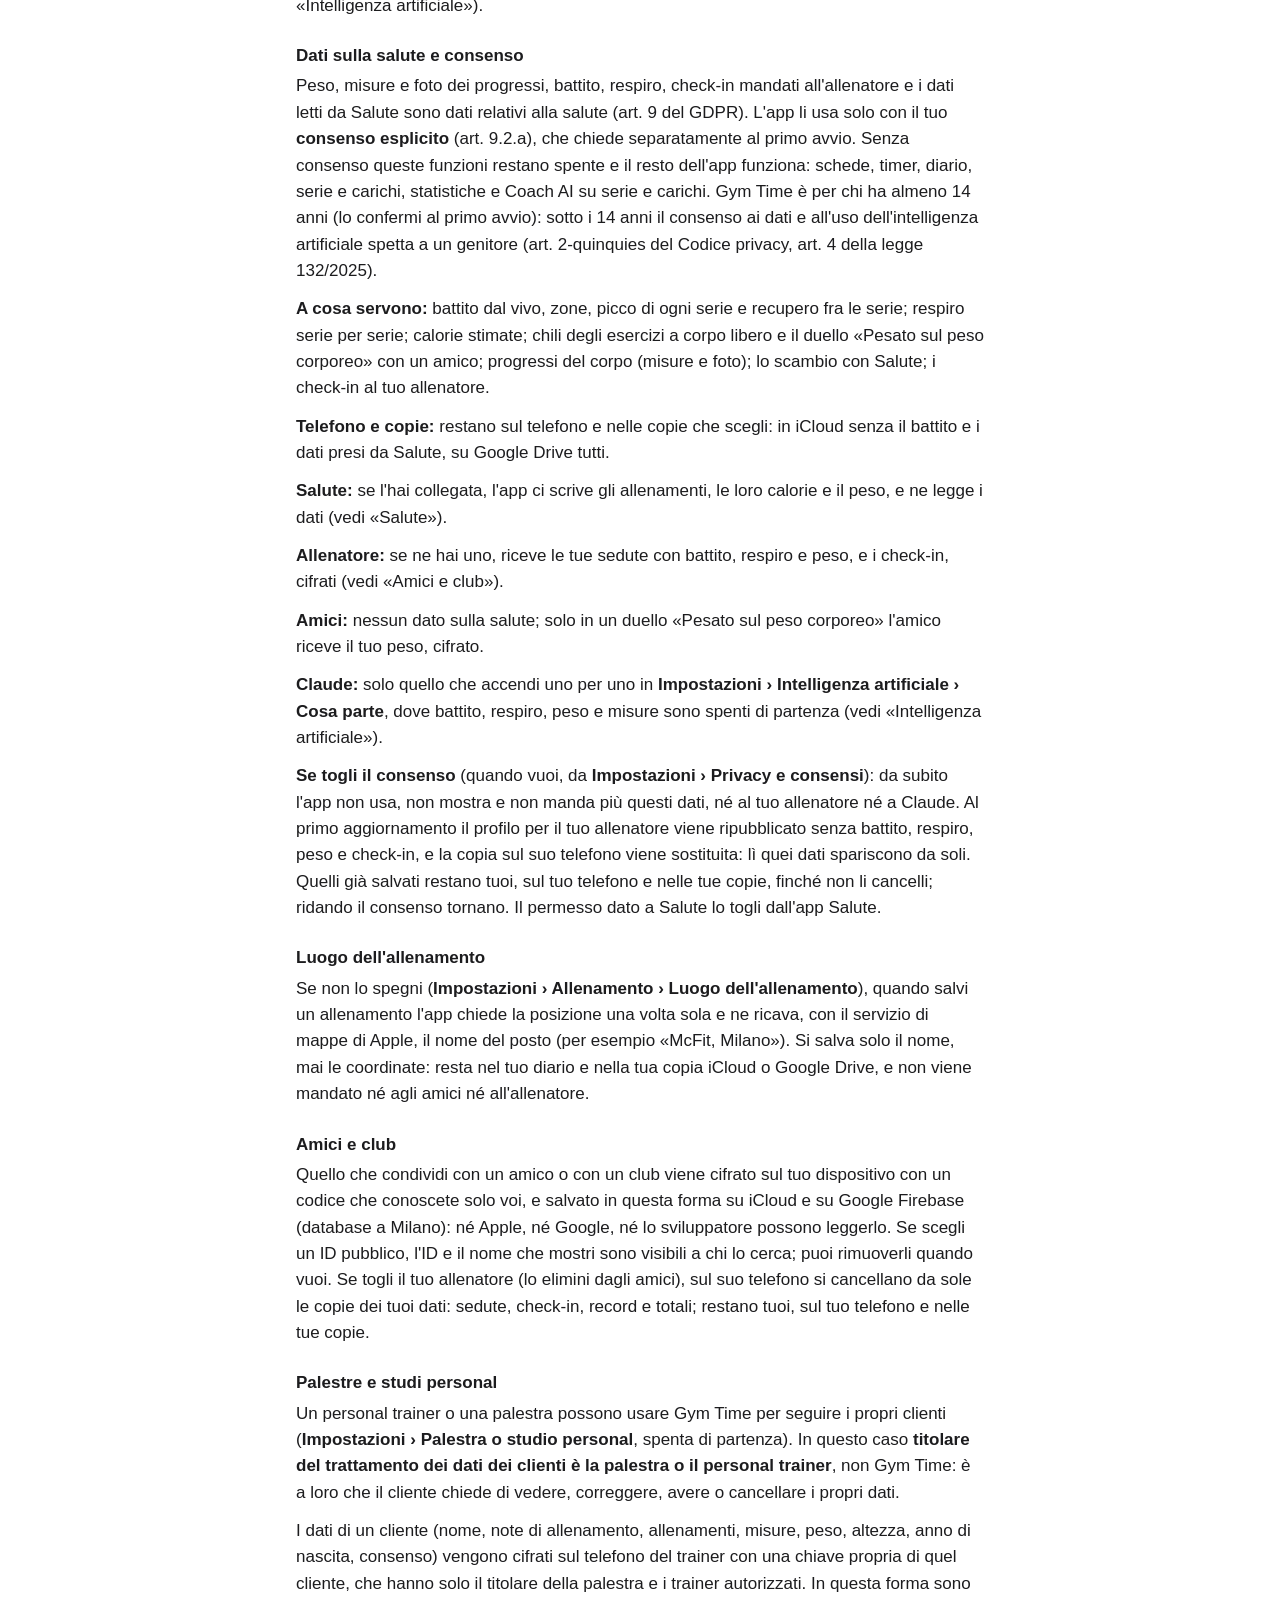
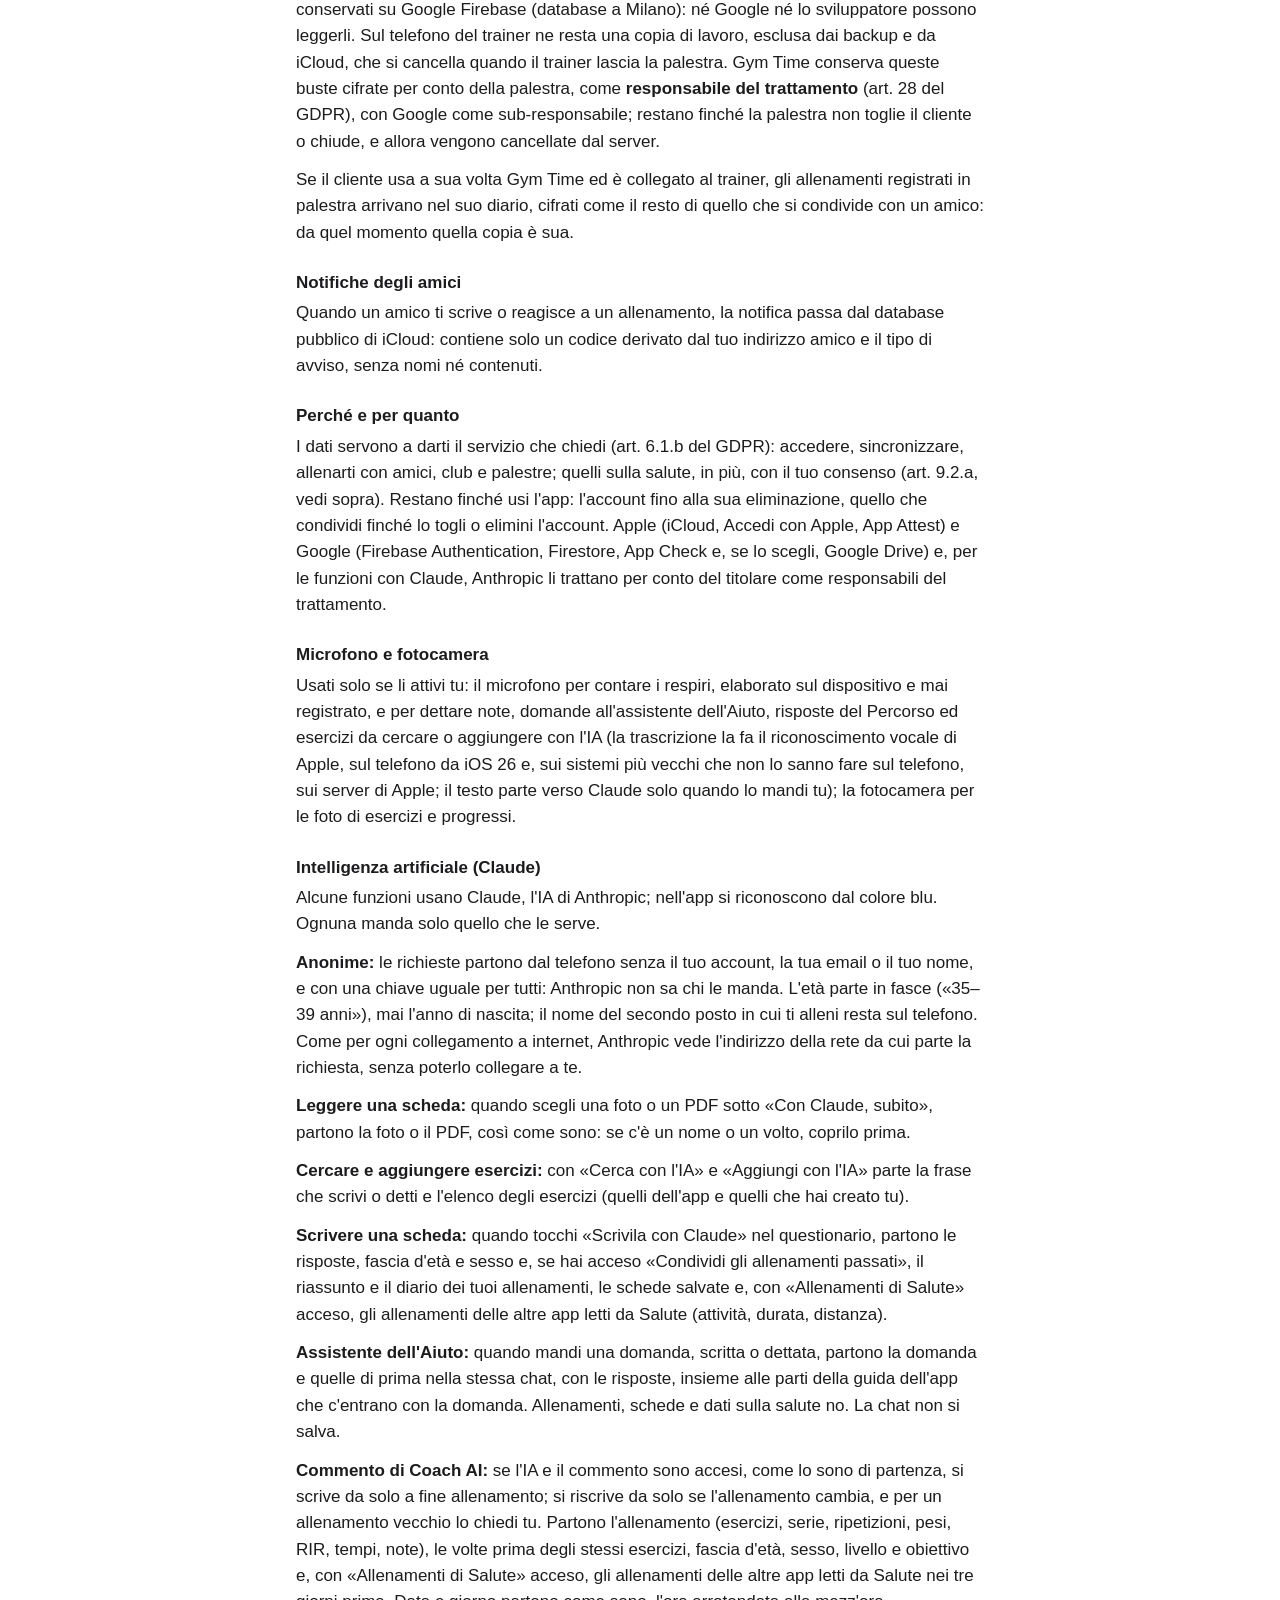
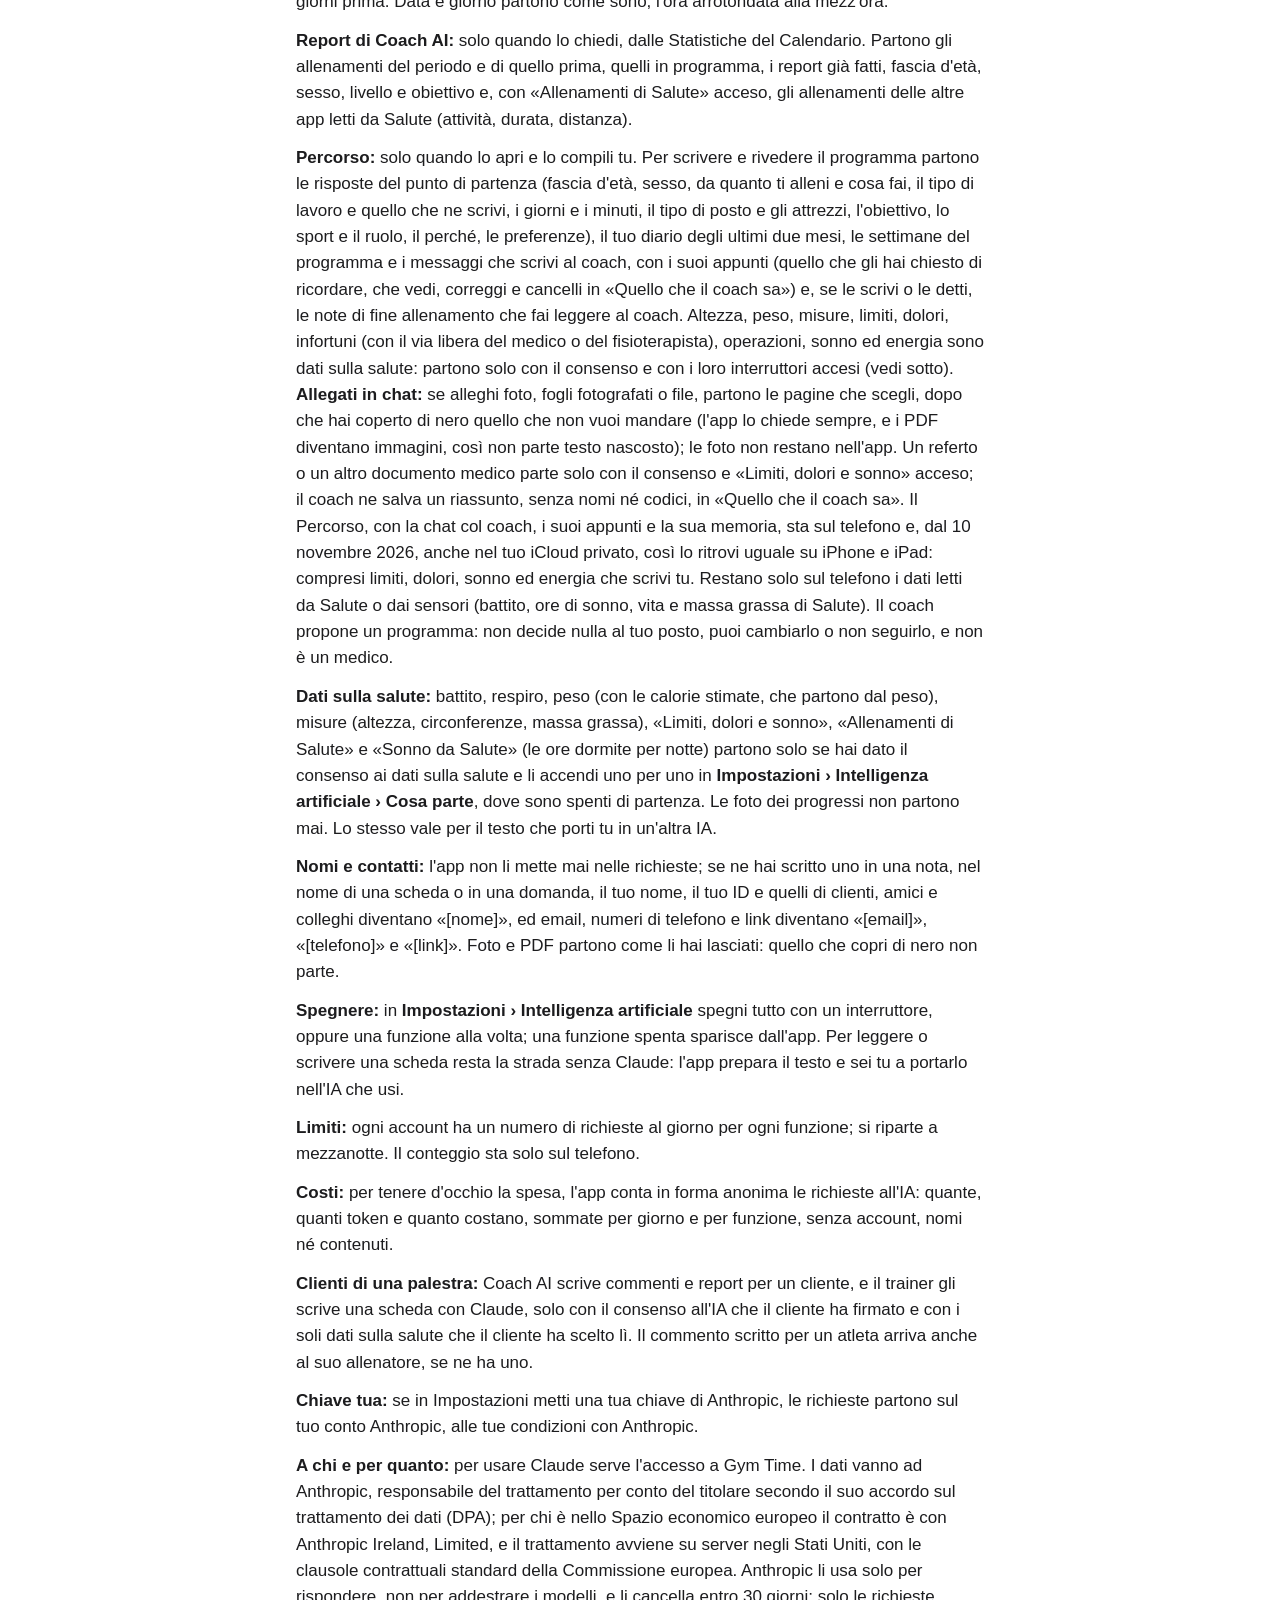
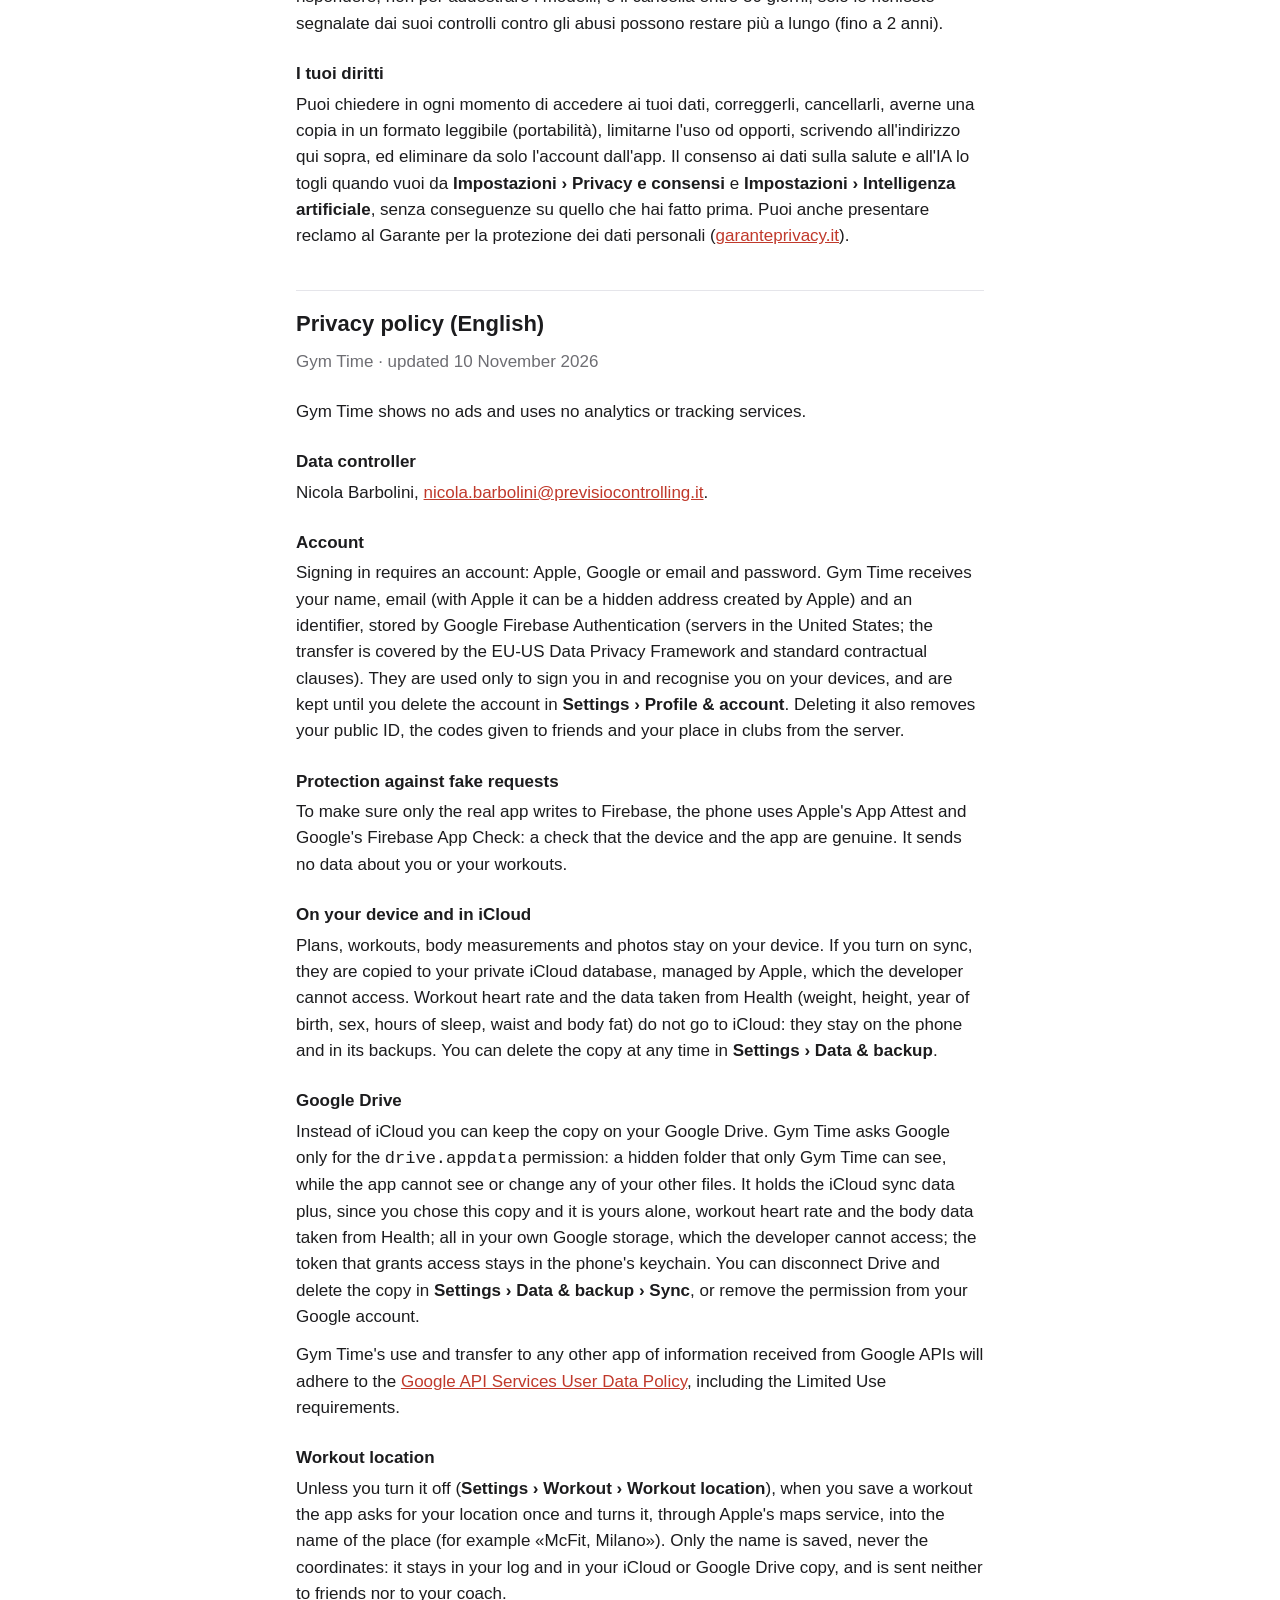
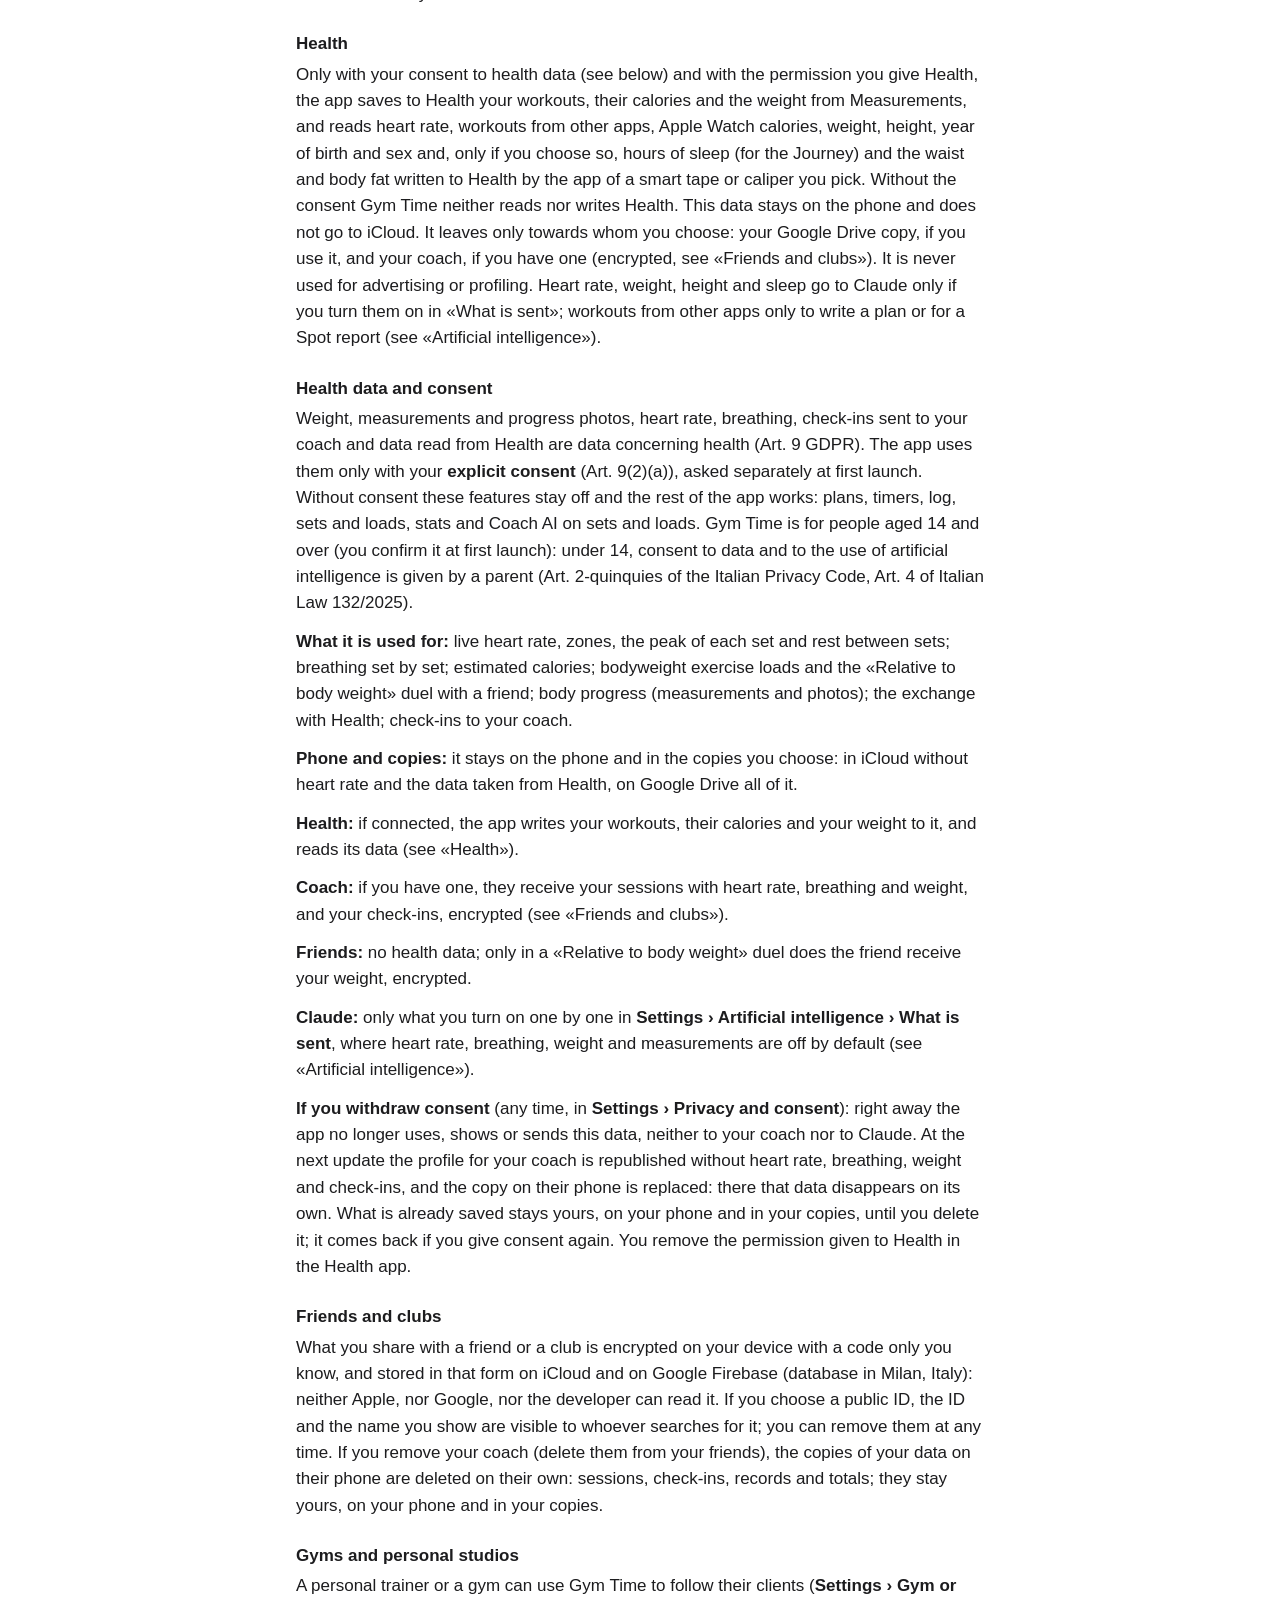
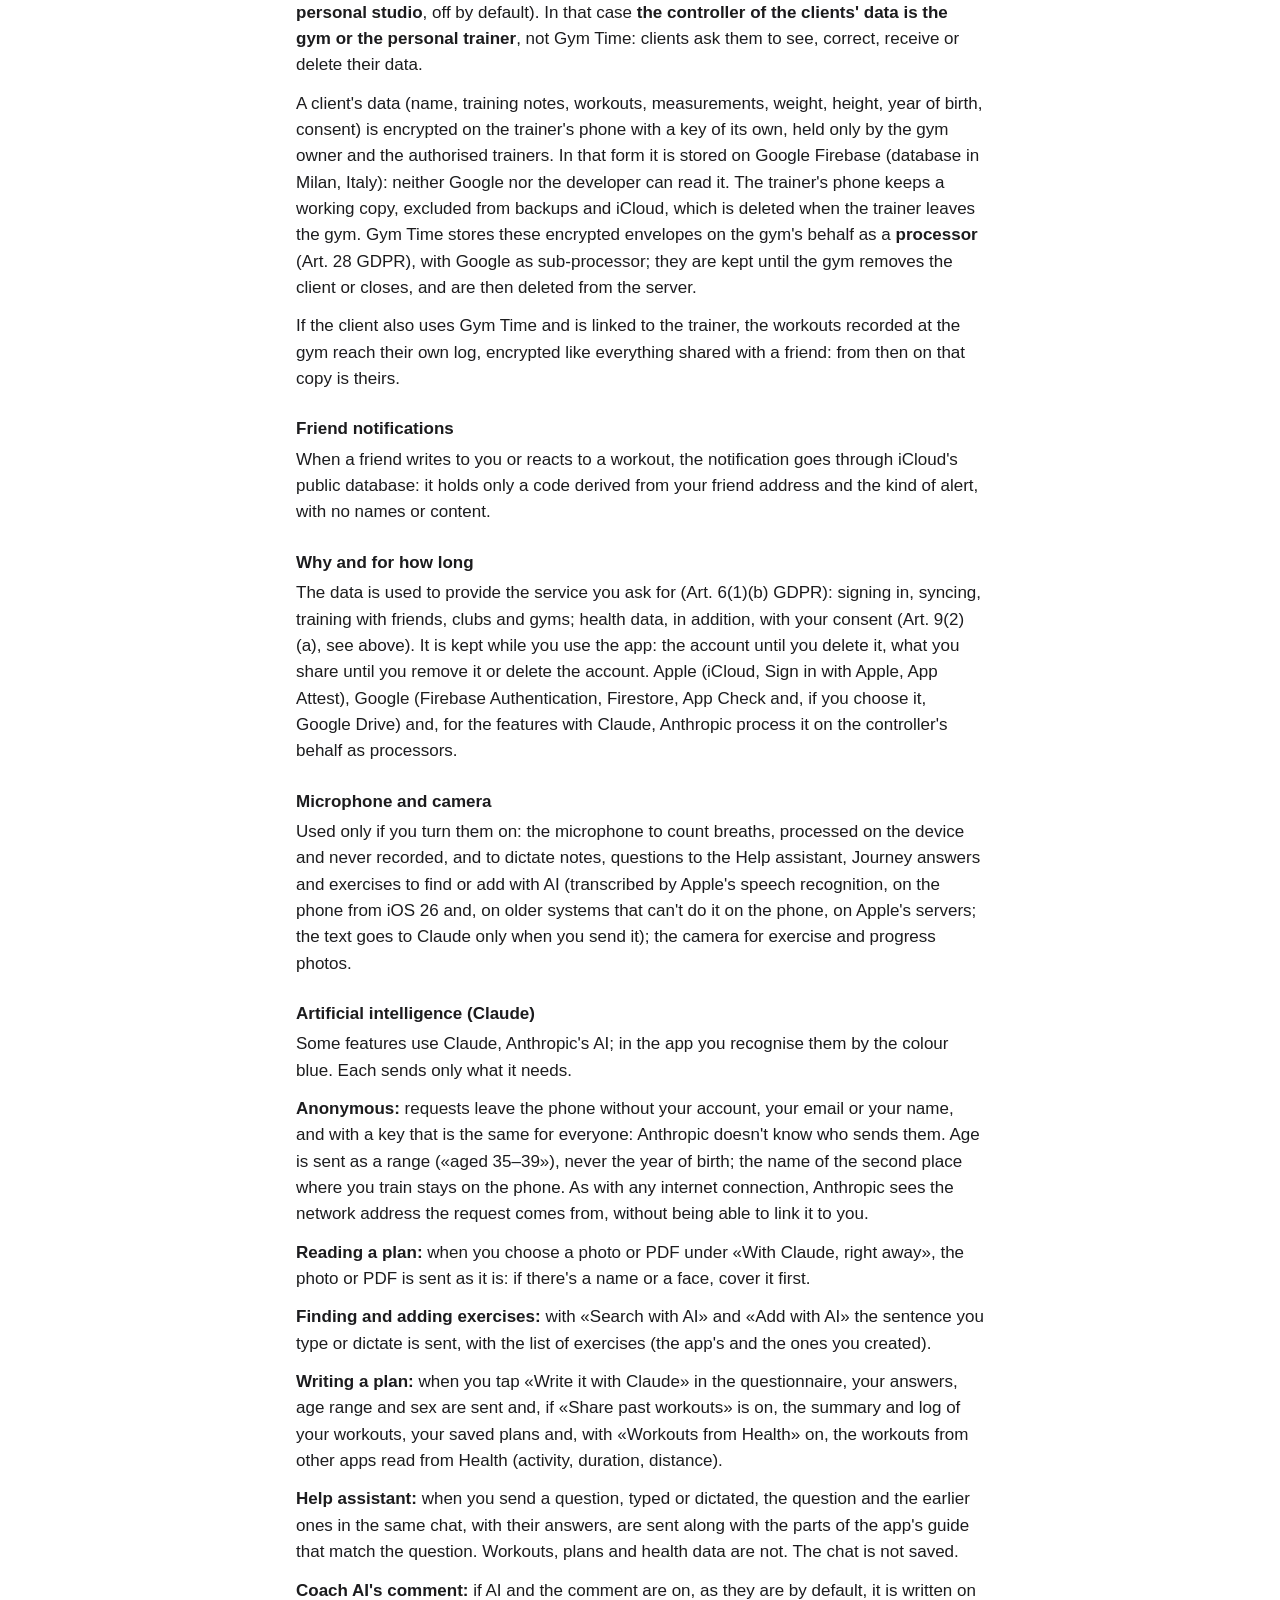
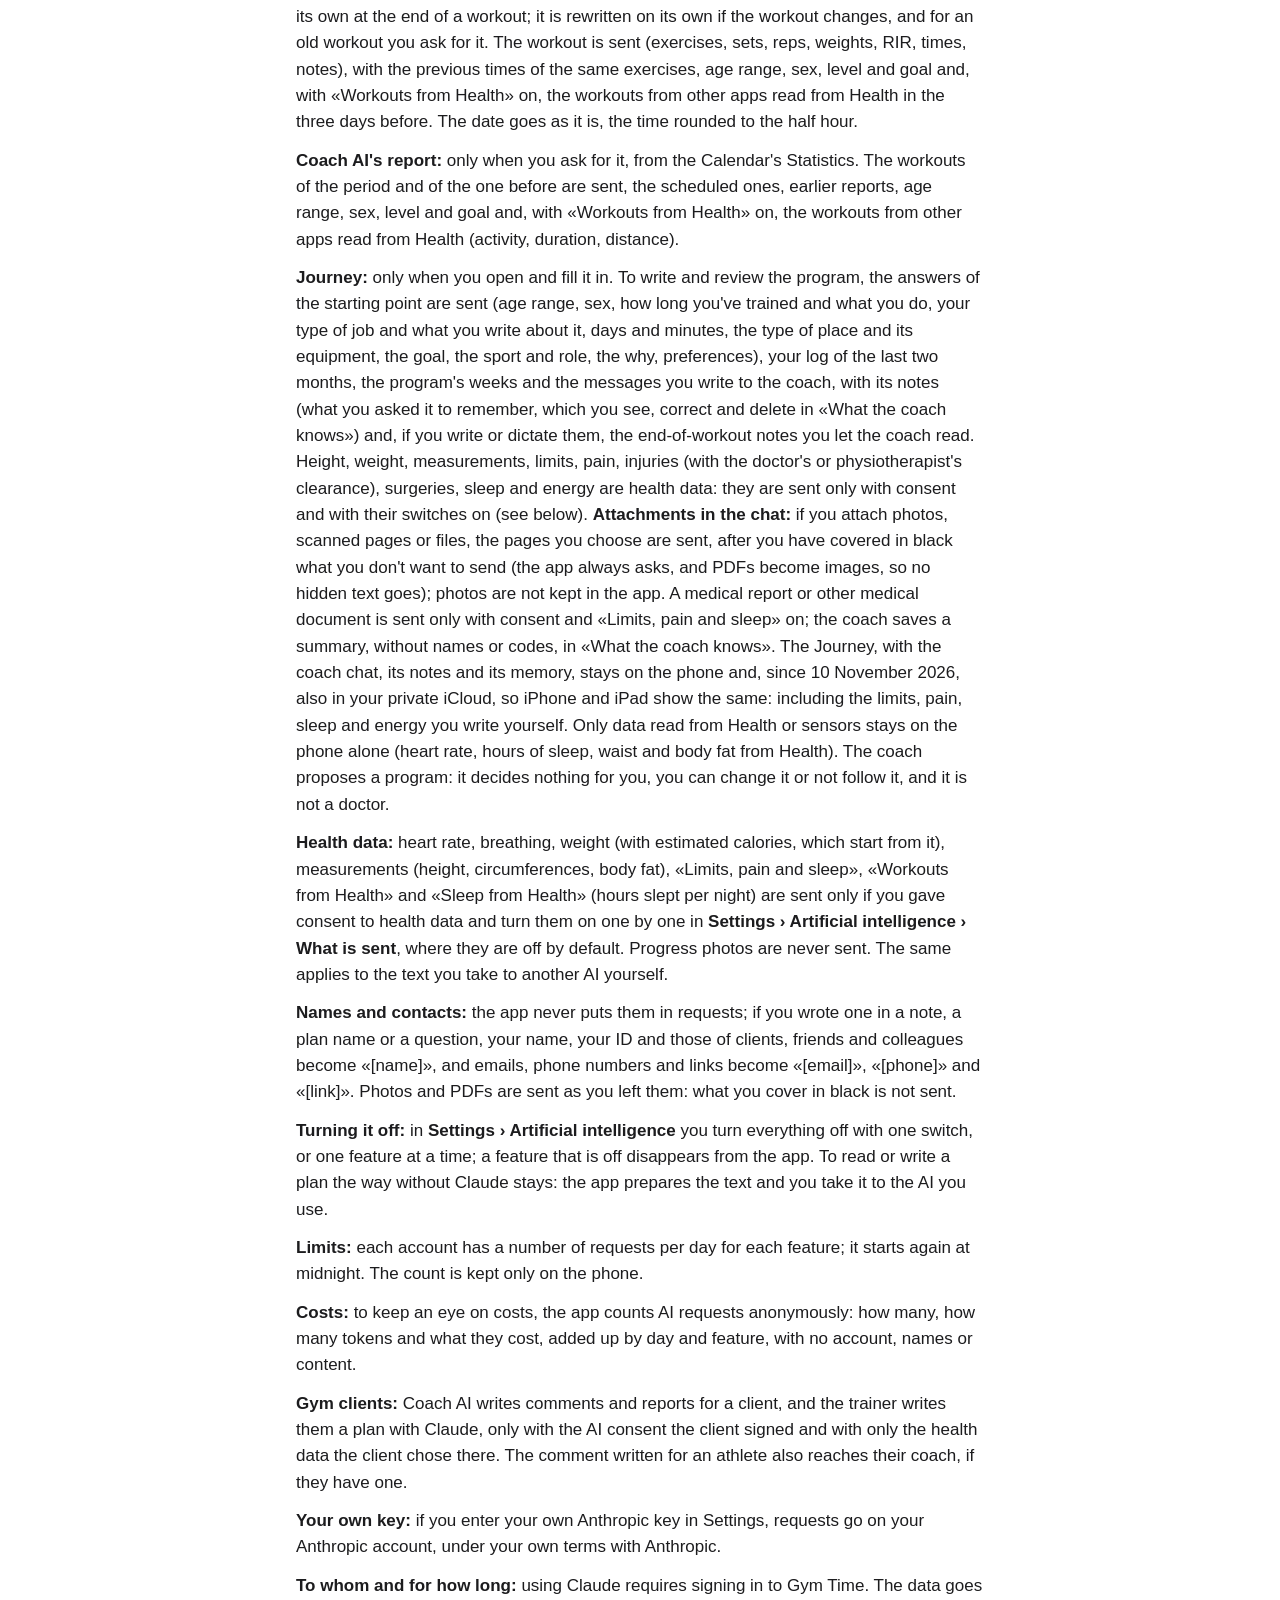
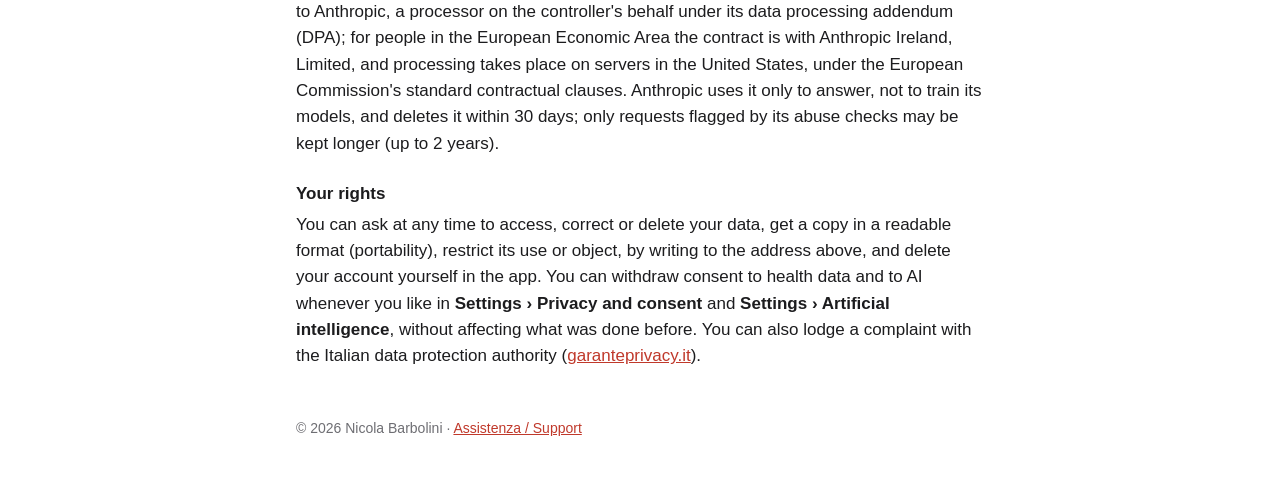
==== commit 93186f4f: "Assistente dell'Aiuto a voci (indice + voci scelte, «LEGGI» per chiederne altre), guida senza tetto;" ====
--- a/privacy.html
+++ b/privacy.html
@@ -10,7 +10,7 @@
 <main>
 <nav><a href="index.html">Assistenza</a><a href="privacy.html">Privacy</a><a href="#english">English</a></nav>
 <h1>Informativa sulla privacy</h1>
-<p class="sotto">Gym Time · aggiornata il 7 novembre 2026</p>
+<p class="sotto">Gym Time · aggiornata il 10 novembre 2026</p>
 
 <p>Gym Time non mostra pubblicità e non usa servizi di analisi o di tracciamento.</p>
 
@@ -37,9 +37,9 @@
 
 <h3>iCloud</h3>
 <p>Se attivi la sincronizzazione, questi dati vengono copiati nel tuo database iCloud privato, gestito
-da Apple, a cui lo sviluppatore non ha accesso. Il battito degli allenamenti e i dati del corpo presi
-da Salute (peso, altezza, anno di nascita, sesso) non vanno in iCloud: restano sul telefono e nelle sue
-copie di sicurezza. Puoi cancellare la copia in qualsiasi momento da
+da Apple, a cui lo sviluppatore non ha accesso. Il battito degli allenamenti e i dati presi da Salute
+(peso, altezza, anno di nascita, sesso, ore di sonno, vita e massa grassa) non vanno in iCloud: restano
+sul telefono e nelle sue copie di sicurezza. Puoi cancellare la copia in qualsiasi momento da
 <strong>Impostazioni › Dati e backup</strong>.</p>
 
 <h3>Google Drive</h3>
@@ -58,11 +58,13 @@
 <h3>Salute</h3>
 <p>Solo con il consenso ai dati sulla salute (vedi sotto) e con il permesso che dai a Salute, l'app
 salva in Salute gli allenamenti, le loro calorie e il peso delle Misure, e legge il battito, gli
-allenamenti delle altre app, le calorie dell'Apple Watch, peso, altezza, anno di nascita e sesso. Senza
+allenamenti delle altre app, le calorie dell'Apple Watch, peso, altezza, anno di nascita e sesso e, solo
+se li scegli tu, le ore di sonno (per il Percorso) e vita e massa grassa scritte in Salute dall'app di un
+metro o di un plicometro che indichi tu. Senza
 il consenso Gym Time non legge e non scrive in Salute. Questi dati restano sul telefono e non vanno in
 iCloud. Escono solo verso chi scegli tu: la tua copia su Google Drive, se la usi, e il tuo allenatore,
 se ne hai uno (cifrati, vedi «Amici e club»). Non servono a pubblicità né a profilazione. A Claude
-battito, peso e altezza vanno solo se li accendi in «Cosa parte»; gli allenamenti delle altre app solo
+battito, peso, altezza e sonno vanno solo se li accendi in «Cosa parte»; gli allenamenti delle altre app solo
 per scrivere una scheda o per un report di Spot (vedi «Intelligenza artificiale»).</p>
 
 <h3>Dati sulla salute e consenso</h3>
@@ -165,7 +167,8 @@
 diario dei tuoi allenamenti, le schede salvate e, con «Allenamenti di Salute» acceso, gli allenamenti delle altre
 app letti da Salute (attività, durata, distanza).</p>
 <p><strong>Assistente dell'Aiuto:</strong> quando mandi una domanda, scritta o dettata, partono la
-domanda e quelle di prima nella stessa chat, con le risposte, insieme alla guida dell'app. Allenamenti,
+domanda e quelle di prima nella stessa chat, con le risposte, insieme alle parti della guida dell'app che
+c'entrano con la domanda. Allenamenti,
 schede e dati sulla salute no. La chat non si salva.</p>
 <p><strong>Commento di Coach AI:</strong> se l'IA e il commento sono accesi, come lo sono di partenza,
 si scrive da solo a fine allenamento; si riscrive da solo se l'allenamento cambia, e per un allenamento
@@ -182,22 +185,30 @@
 di lavoro e quello che ne scrivi, i giorni e i minuti, il tipo di posto e gli attrezzi, l'obiettivo, lo
 sport e il ruolo, il perché, le preferenze), il tuo diario degli ultimi due mesi, le settimane del
 programma e i messaggi che scrivi al coach, con i suoi appunti (quello che gli hai chiesto di ricordare, che vedi,
-correggi e cancelli in «Cosa ricorda di te il coach»). Altezza, peso, misure, limiti, dolori, infortuni (con il via
+correggi e cancelli in «Quello che il coach sa») e, se le scrivi o le detti, le note di fine allenamento
+che fai leggere al coach. Altezza, peso, misure, limiti, dolori, infortuni (con il via
 libera del medico o del fisioterapista), operazioni, sonno ed energia sono dati sulla salute: partono
-solo con il consenso e con i loro interruttori accesi (vedi sotto). Il Percorso sta sul telefono e nel
-tuo iCloud privato, senza limiti, dolori, sonno, energia, battito, chat e memoria del coach, che restano sul telefono. Il
+solo con il consenso e con i loro interruttori accesi (vedi sotto). <strong>Allegati in chat:</strong> se
+alleghi foto, fogli fotografati o file, partono le pagine che scegli, dopo che hai coperto di nero quello
+che non vuoi mandare (l'app lo chiede sempre, e i PDF diventano immagini, così non parte testo nascosto);
+le foto non restano nell'app. Un referto o un altro documento medico parte solo con il consenso e
+«Limiti, dolori e sonno» acceso; il coach ne salva un riassunto, senza nomi né codici, in «Quello che il
+coach sa». Il Percorso, con la chat col coach, i suoi appunti e la sua memoria, sta sul telefono e, dal
+10 novembre 2026, anche nel tuo iCloud privato, così lo ritrovi uguale su iPhone e iPad: compresi limiti,
+dolori, sonno ed energia che scrivi tu. Restano solo sul telefono i dati letti da Salute o dai sensori
+(battito, ore di sonno, vita e massa grassa di Salute). Il
 coach propone un programma: non decide nulla al tuo posto, puoi cambiarlo o non seguirlo, e non è un
 medico.</p>
 <p><strong>Dati sulla salute:</strong> battito, respiro, peso (con le calorie stimate, che partono dal
-peso), misure (altezza, circonferenze, massa grassa), «Limiti, dolori e sonno» e «Allenamenti di Salute»
-partono solo se hai dato
+peso), misure (altezza, circonferenze, massa grassa), «Limiti, dolori e sonno», «Allenamenti di Salute»
+e «Sonno da Salute» (le ore dormite per notte) partono solo se hai dato
 il consenso ai dati sulla salute e li accendi uno per uno in <strong>Impostazioni › Intelligenza
 artificiale › Cosa parte</strong>, dove sono spenti di partenza. Le foto dei progressi non partono mai.
 Lo stesso vale per il testo che porti tu in un'altra IA.</p>
 <p><strong>Nomi e contatti:</strong> l'app non li mette mai nelle richieste; se ne hai scritto uno in una
 nota, nel nome di una scheda o in una domanda, il tuo nome, il tuo ID e quelli di clienti, amici e
 colleghi diventano «[nome]», ed email, numeri di telefono e link diventano «[email]», «[telefono]» e
-«[link]». Foto e PDF partono come sono.</p>
+«[link]». Foto e PDF partono come li hai lasciati: quello che copri di nero non parte.</p>
 <p><strong>Spegnere:</strong> in <strong>Impostazioni › Intelligenza artificiale</strong> spegni tutto
 con un interruttore, oppure una funzione alla volta; una funzione spenta sparisce dall'app. Per leggere
 o scrivere una scheda resta la strada senza Claude: l'app prepara il testo e sei tu a portarlo nell'IA
@@ -230,7 +241,7 @@
 Garante per la protezione dei dati personali (<a href="https://www.garanteprivacy.it">garanteprivacy.it</a>).</p>
 
 <h2 id="english">Privacy policy (English)</h2>
-<p class="sotto">Gym Time · updated 7 November 2026</p>
+<p class="sotto">Gym Time · updated 10 November 2026</p>
 <p>Gym Time shows no ads and uses no analytics or tracking services.</p>
 <h3>Data controller</h3>
 <p>Nicola Barbolini, <a href="mailto:nicola.barbolini@previsiocontrolling.it">nicola.barbolini@previsiocontrolling.it</a>.</p>
@@ -249,8 +260,8 @@
 <h3>On your device and in iCloud</h3>
 <p>Plans, workouts, body measurements and photos stay on your device. If you turn on sync, they are
 copied to your private iCloud database, managed by Apple, which the developer cannot access. Workout
-heart rate and the body data taken from Health (weight, height, year of birth, sex) do not go to
-iCloud: they stay on the phone and in its backups. You can delete the copy at any time in
+heart rate and the data taken from Health (weight, height, year of birth, sex, hours of sleep, waist and
+body fat) do not go to iCloud: they stay on the phone and in its backups. You can delete the copy at any time in
 <strong>Settings › Data &amp; backup</strong>.</p>
 <h3>Google Drive</h3>
 <p>Instead of iCloud you can keep the copy on your Google Drive. Gym Time asks Google only for the
@@ -271,11 +282,13 @@
 <h3>Health</h3>
 <p>Only with your consent to health data (see below) and with the permission you give Health, the app
 saves to Health your workouts, their calories and the weight from Measurements, and reads heart rate,
-workouts from other apps, Apple Watch calories, weight, height, year of birth and sex. Without the
+workouts from other apps, Apple Watch calories, weight, height, year of birth and sex and, only if you
+choose so, hours of sleep (for the Journey) and the waist and body fat written to Health by the app of a
+smart tape or caliper you pick. Without the
 consent Gym Time neither reads nor writes Health. This data stays on the phone and does not go to
 iCloud. It leaves only towards whom you choose: your Google Drive copy, if you use it, and your coach,
 if you have one (encrypted, see «Friends and clubs»). It is never used for advertising or profiling.
-Heart rate, weight and height go to Claude only if you turn them on in «What is sent»; workouts from
+Heart rate, weight, height and sleep go to Claude only if you turn them on in «What is sent»; workouts from
 other apps only to write a plan or for a Spot report (see «Artificial intelligence»).</p>
 <h3>Health data and consent</h3>
 <p>Weight, measurements and progress photos, heart rate, breathing, check-ins sent to your coach and
@@ -362,7 +375,8 @@
 workouts, your saved plans and, with «Workouts from Health» on, the workouts from other apps read from
 Health (activity, duration, distance).</p>
 <p><strong>Help assistant:</strong> when you send a question, typed or dictated, the question and the
-earlier ones in the same chat, with their answers, are sent along with the app's guide. Workouts, plans
+earlier ones in the same chat, with their answers, are sent along with the parts of the app's guide that
+match the question. Workouts, plans
 and health data are not. The chat is not saved.</p>
 <p><strong>Coach AI's comment:</strong> if AI and the comment are on, as they are by default, it is
 written on its own at the end of a workout; it is rewritten on its own if the workout changes, and for
@@ -379,22 +393,30 @@
 type of job and what you write about it, days and minutes, the type of place and its equipment, the
 goal, the sport and role, the why, preferences), your log of the last two months, the program's weeks
 and the messages you write to the coach, with its notes (what you asked it to remember, which you see,
-correct and delete in «What the coach remembers about you»). Height, weight, measurements, limits, pain, injuries (with the
+correct and delete in «What the coach knows») and, if you write or dictate them, the end-of-workout
+notes you let the coach read. Height, weight, measurements, limits, pain, injuries (with the
 doctor's or physiotherapist's clearance), surgeries, sleep and energy are health data: they are sent
-only with consent and with their switches on (see below). The Journey stays on the phone and in your
-private iCloud, without limits, pain, sleep, energy, heart rate, chat and the coach's memory, which stay on the phone. The
+only with consent and with their switches on (see below). <strong>Attachments in the chat:</strong> if
+you attach photos, scanned pages or files, the pages you choose are sent, after you have covered in black
+what you don't want to send (the app always asks, and PDFs become images, so no hidden text goes); photos
+are not kept in the app. A medical report or other medical document is sent only with consent and
+«Limits, pain and sleep» on; the coach saves a summary, without names or codes, in «What the coach knows».
+The Journey, with the coach chat, its notes and its memory, stays on the phone and, since 10 November
+2026, also in your private iCloud, so iPhone and iPad show the same: including the limits, pain, sleep and
+energy you write yourself. Only data read from Health or sensors stays on the phone alone (heart rate,
+hours of sleep, waist and body fat from Health). The
 coach proposes a program: it decides nothing for you, you can change it or not follow it, and it is not
 a doctor.</p>
 <p><strong>Health data:</strong> heart rate, breathing, weight (with estimated calories, which start
-from it), measurements (height, circumferences, body fat), «Limits, pain and sleep» and «Workouts from
-Health» are sent only if
+from it), measurements (height, circumferences, body fat), «Limits, pain and sleep», «Workouts from
+Health» and «Sleep from Health» (hours slept per night) are sent only if
 you gave consent to health data and turn them on one by one in <strong>Settings › Artificial
 intelligence › What is sent</strong>, where they are off by default. Progress photos are never sent.
 The same applies to the text you take to another AI yourself.</p>
 <p><strong>Names and contacts:</strong> the app never puts them in requests; if you wrote one in a note,
 a plan name or a question, your name, your ID and those of clients, friends and colleagues become
 «[name]», and emails, phone numbers and links become «[email]», «[phone]» and «[link]». Photos and PDFs
-are sent as they are.</p>
+are sent as you left them: what you cover in black is not sent.</p>
 <p><strong>Turning it off:</strong> in <strong>Settings › Artificial intelligence</strong> you turn
 everything off with one switch, or one feature at a time; a feature that is off disappears from the
 app. To read or write a plan the way without Claude stays: the app prepares the text and you take it to
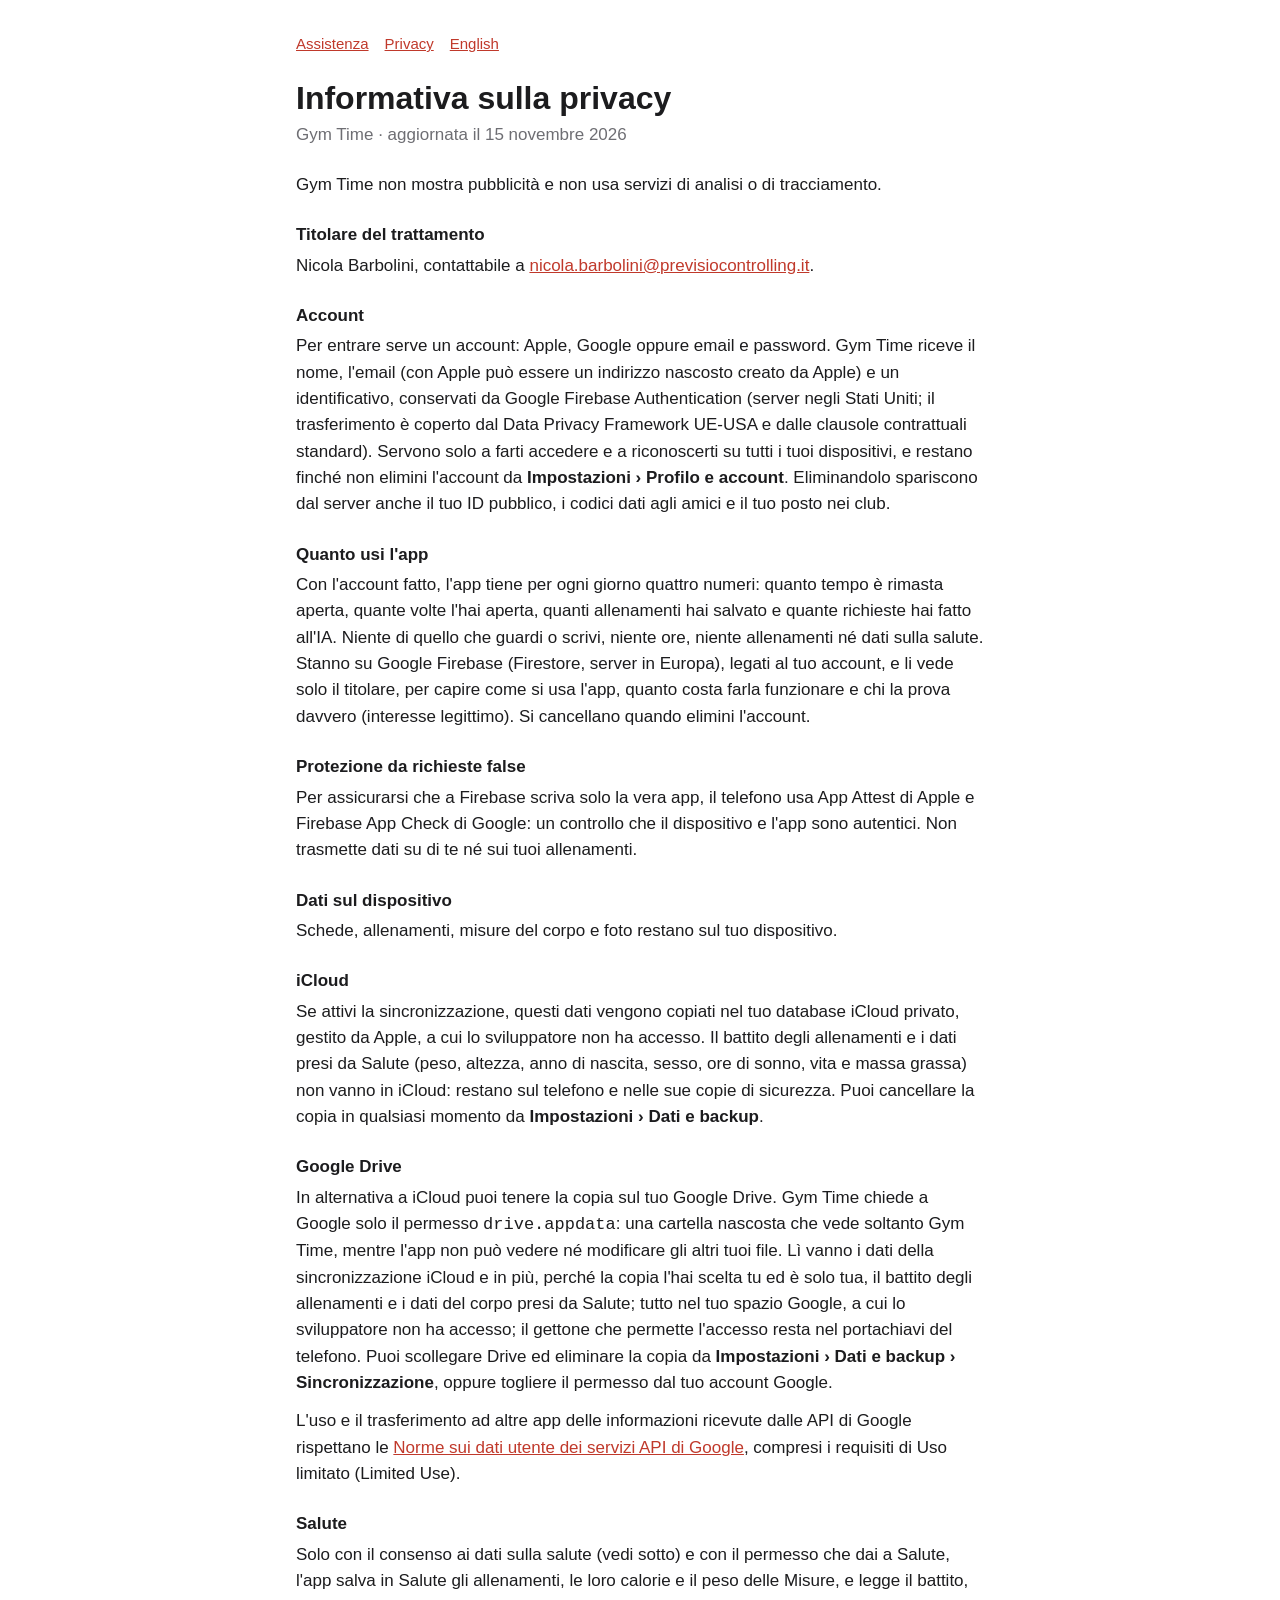
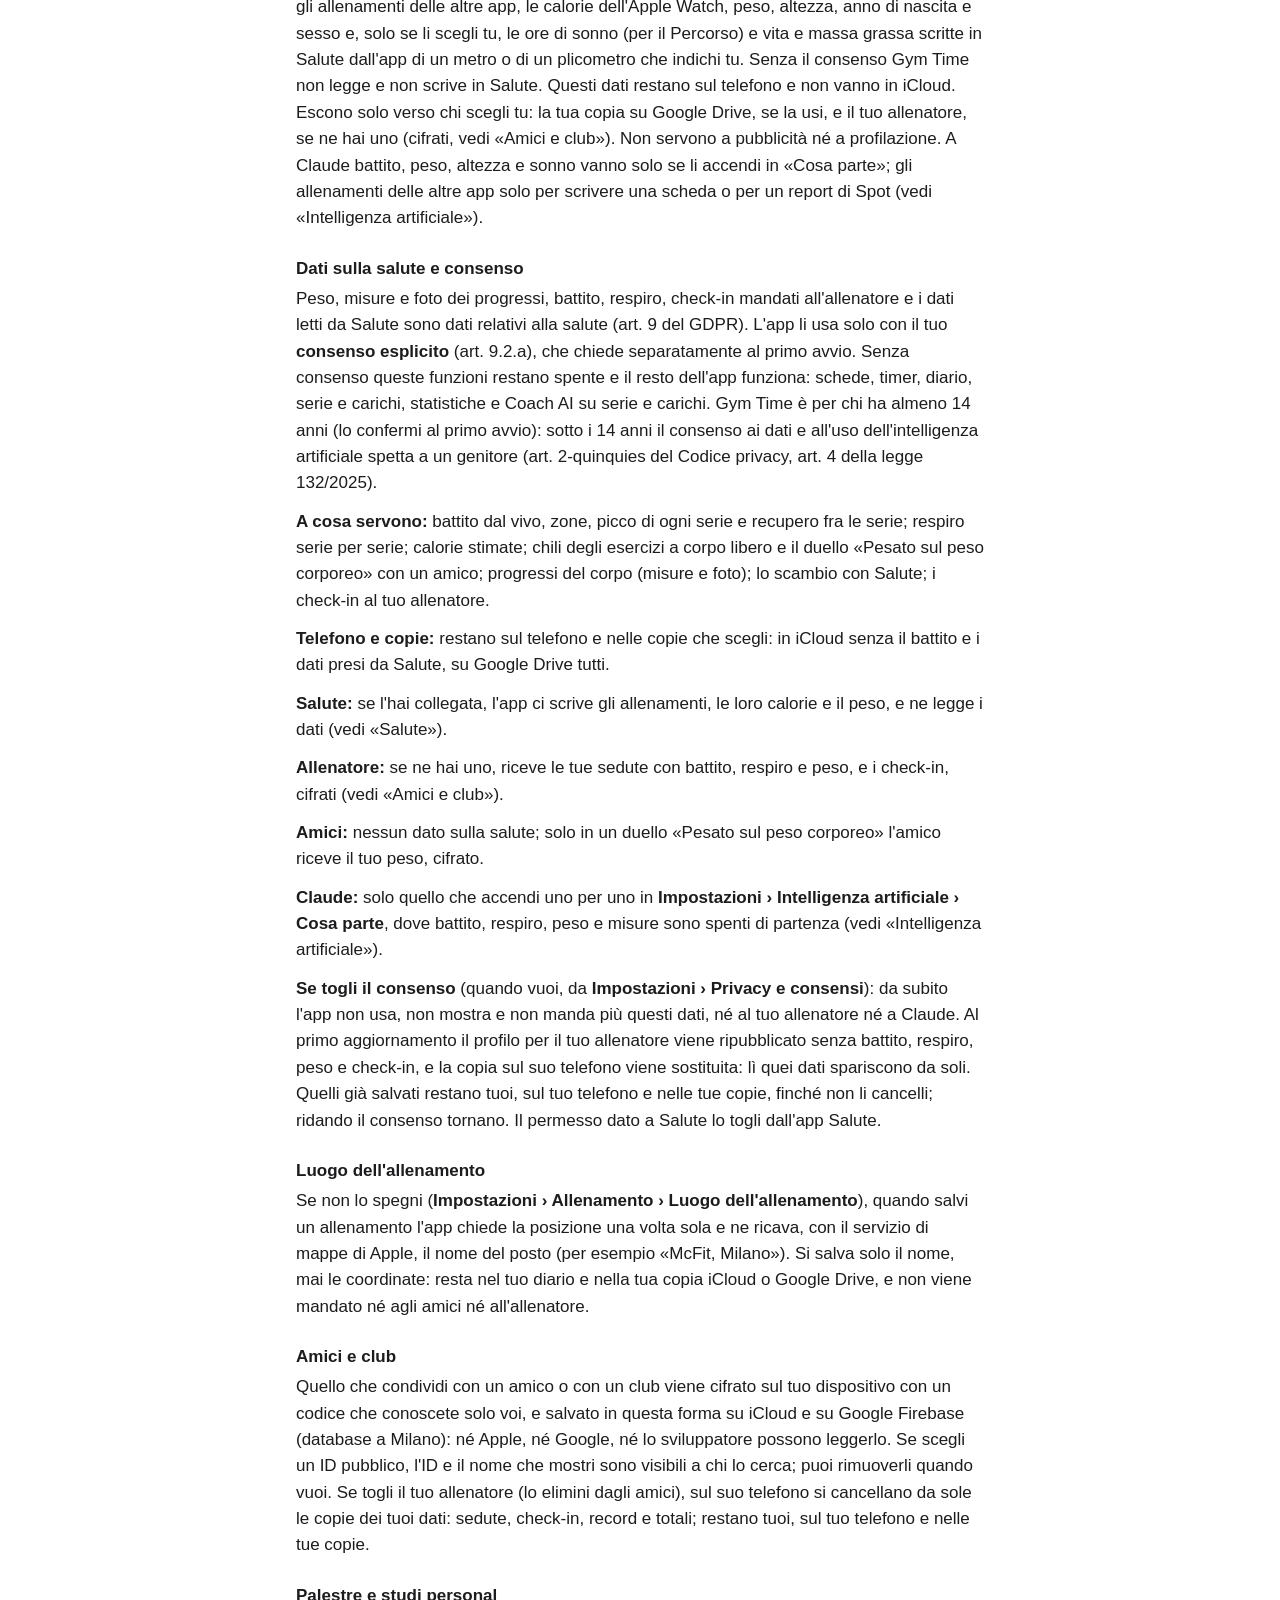
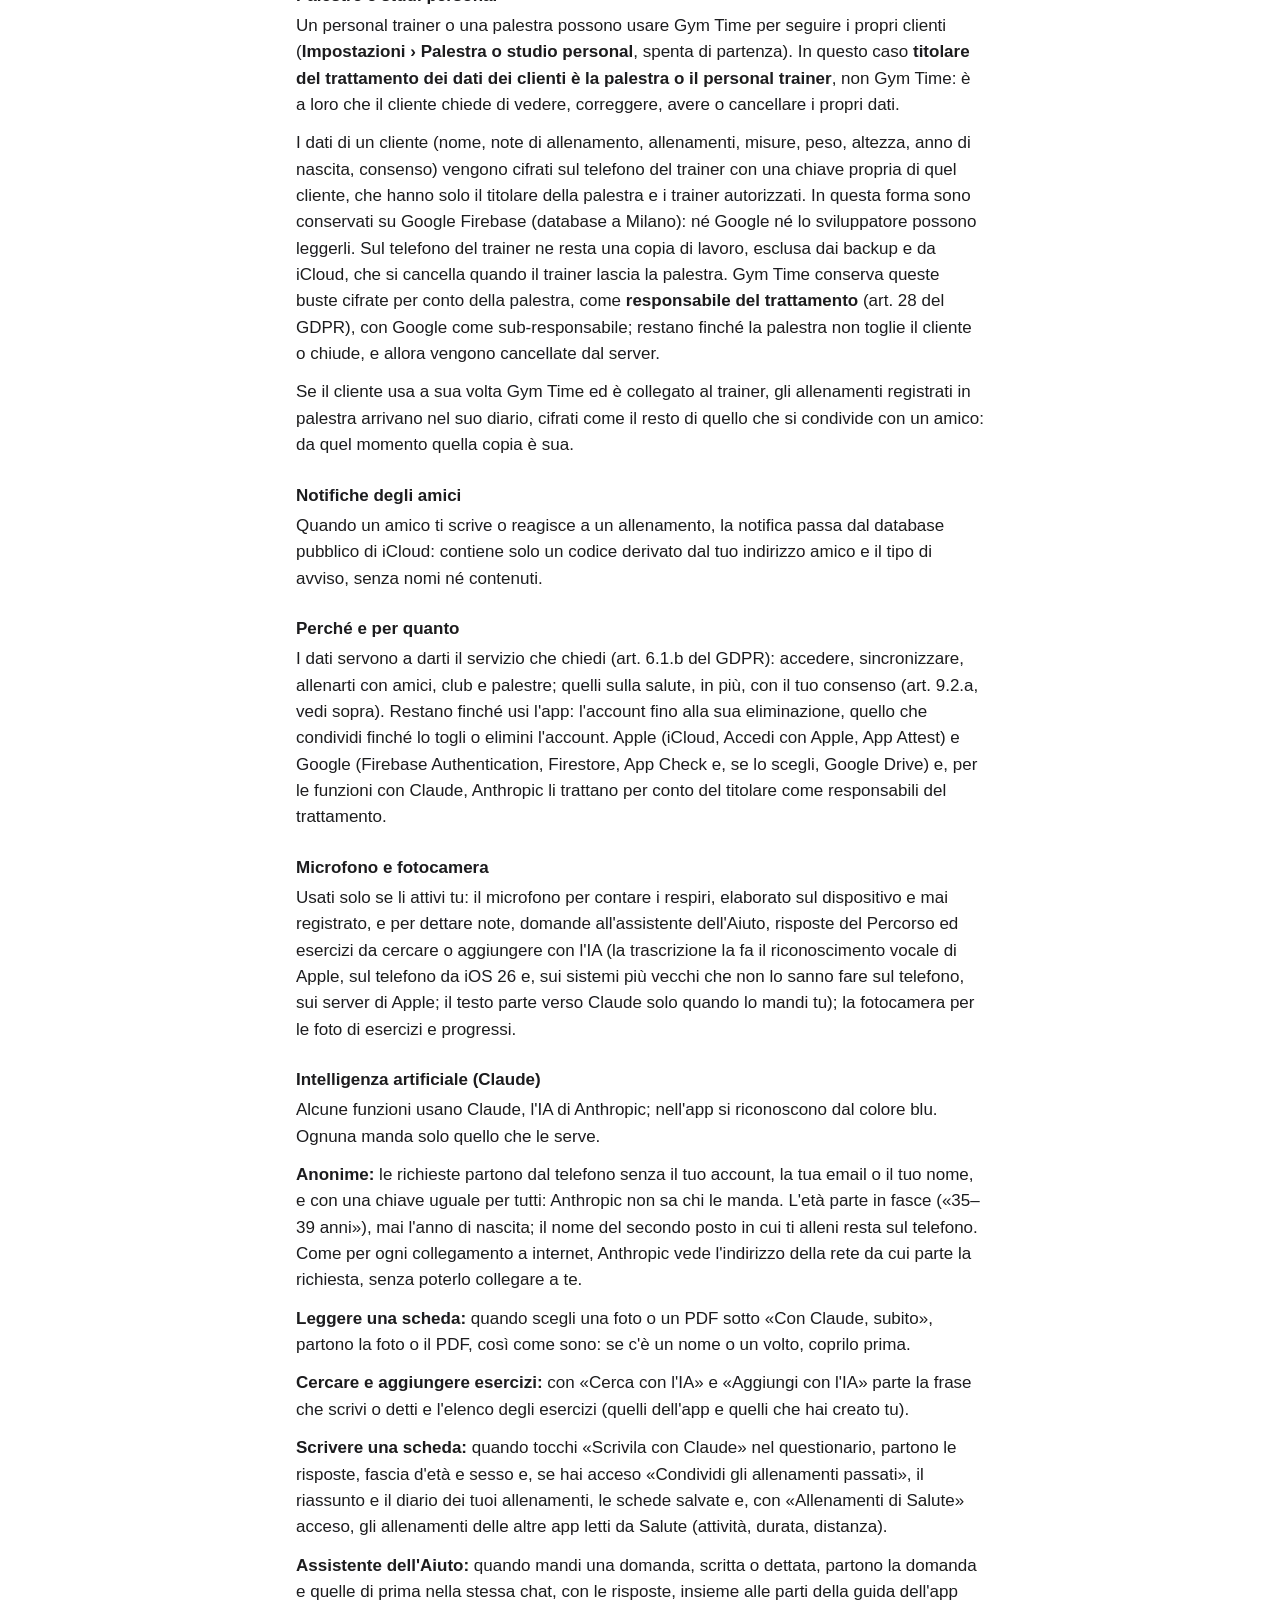
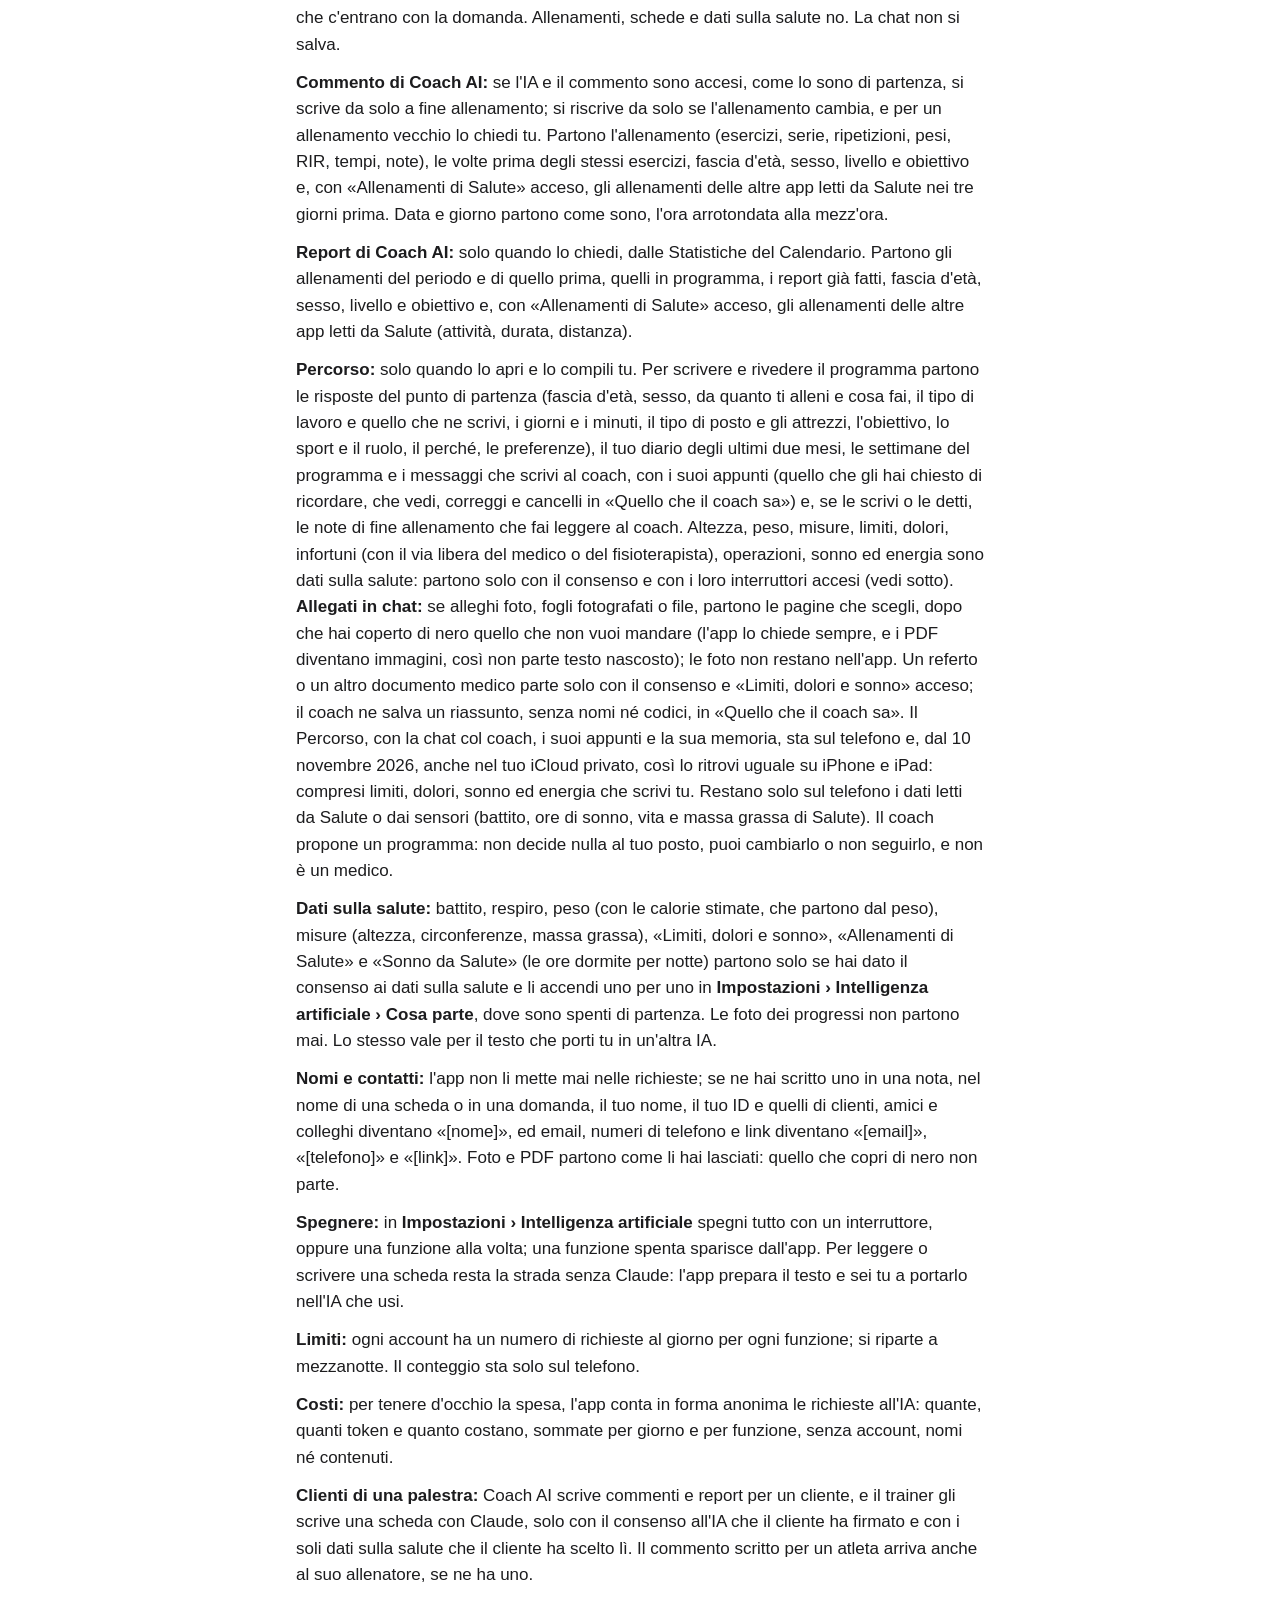
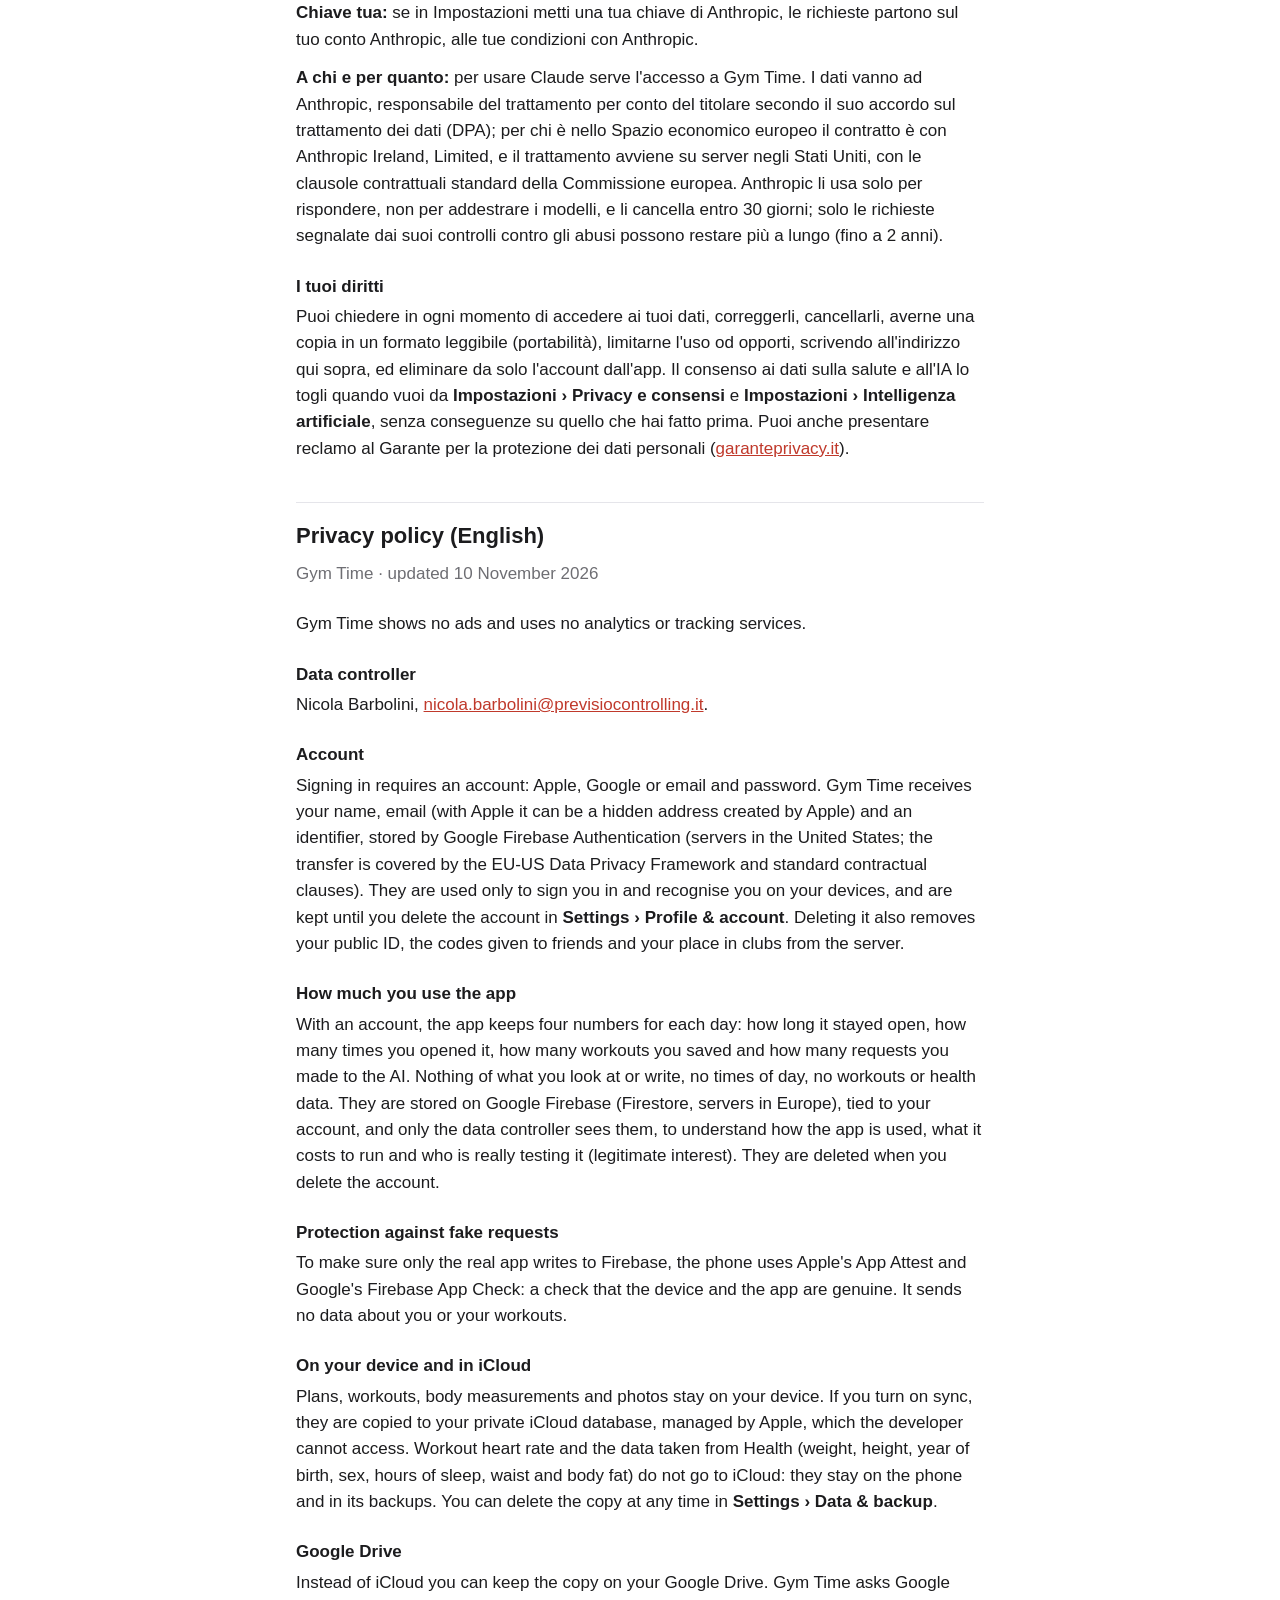
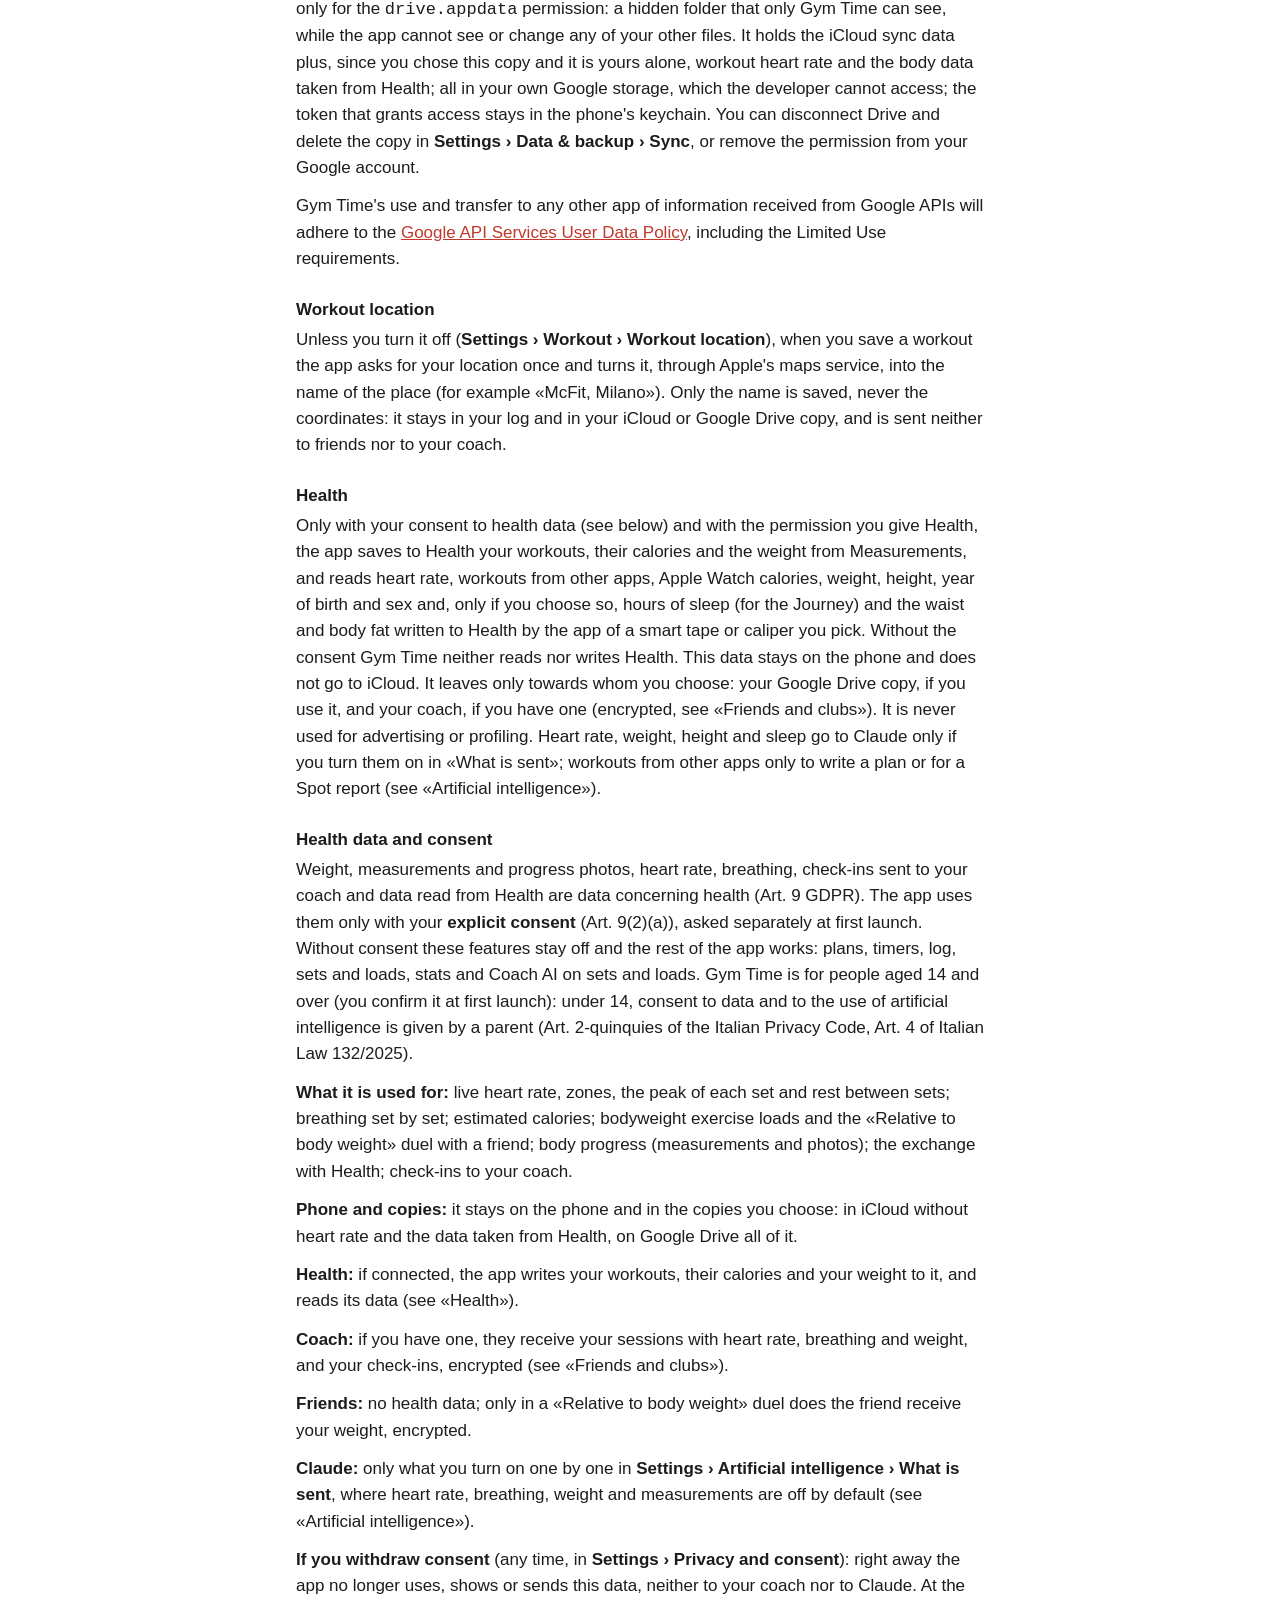
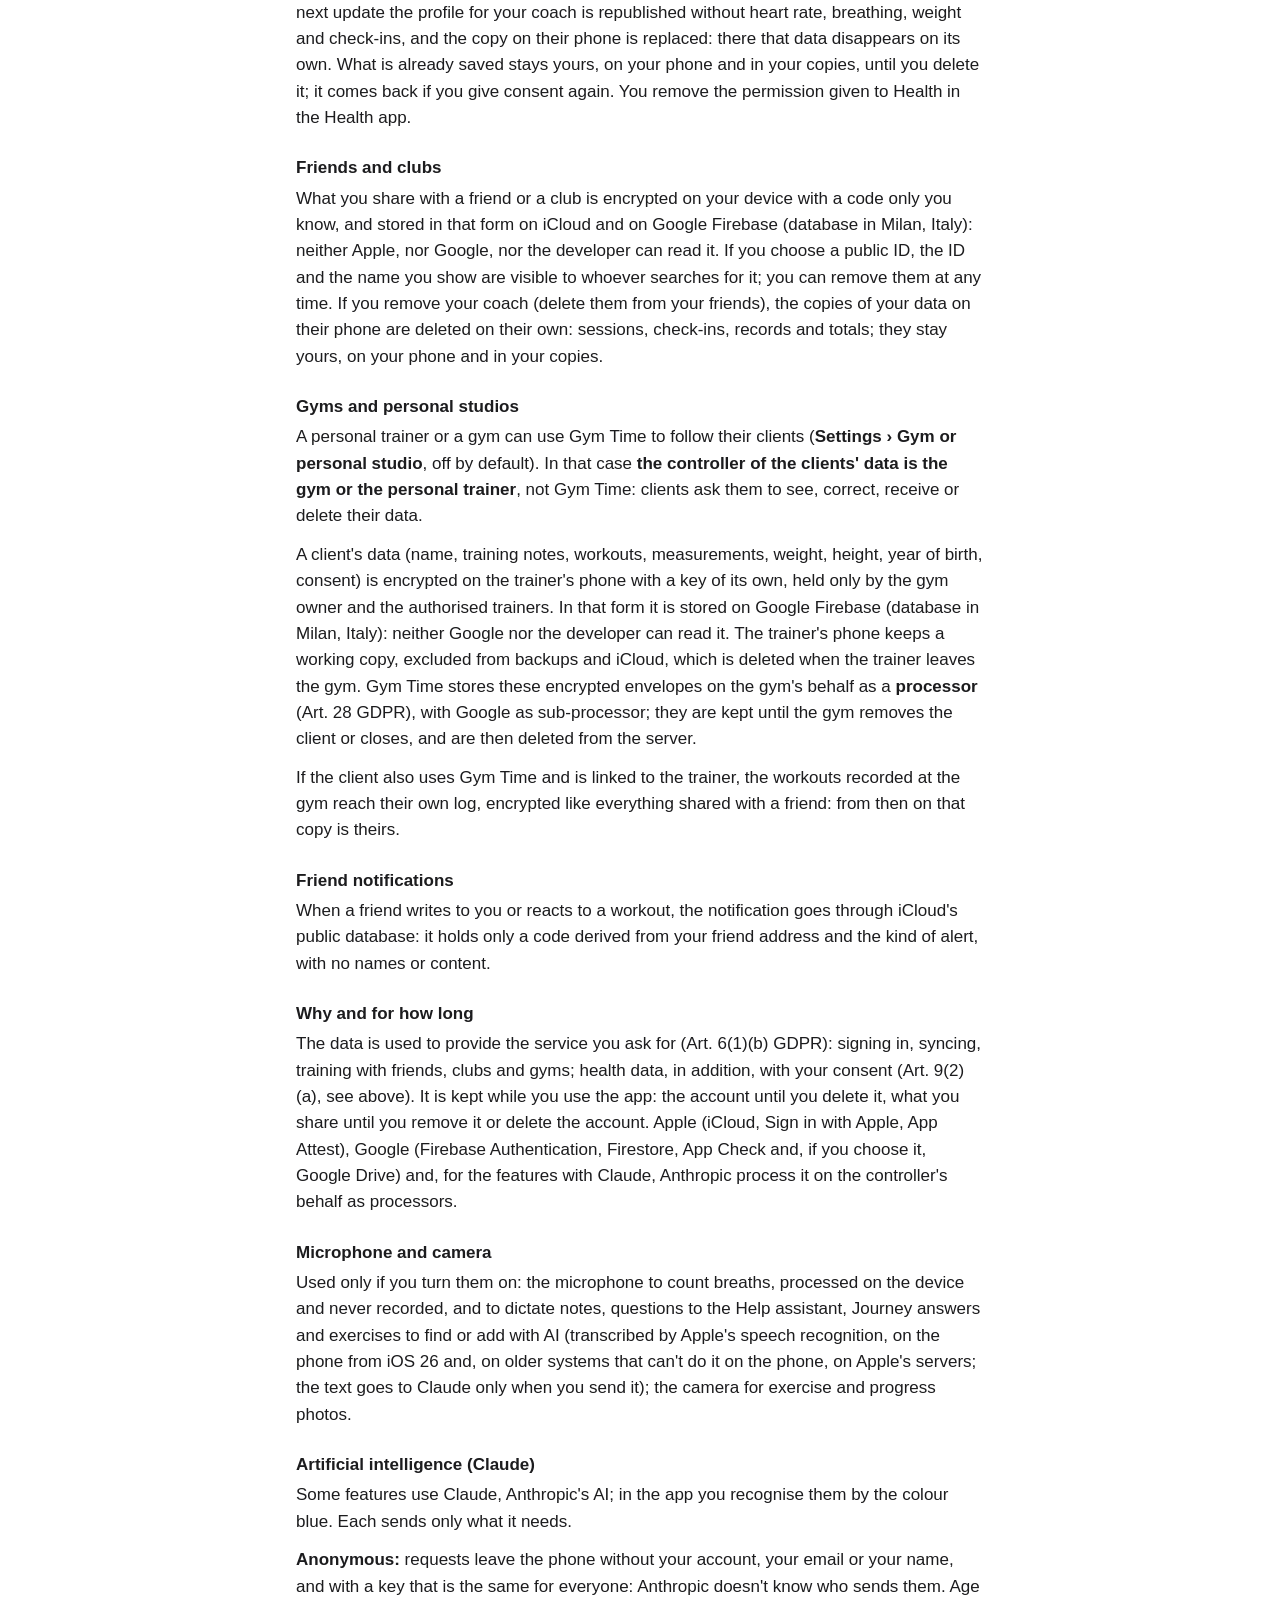
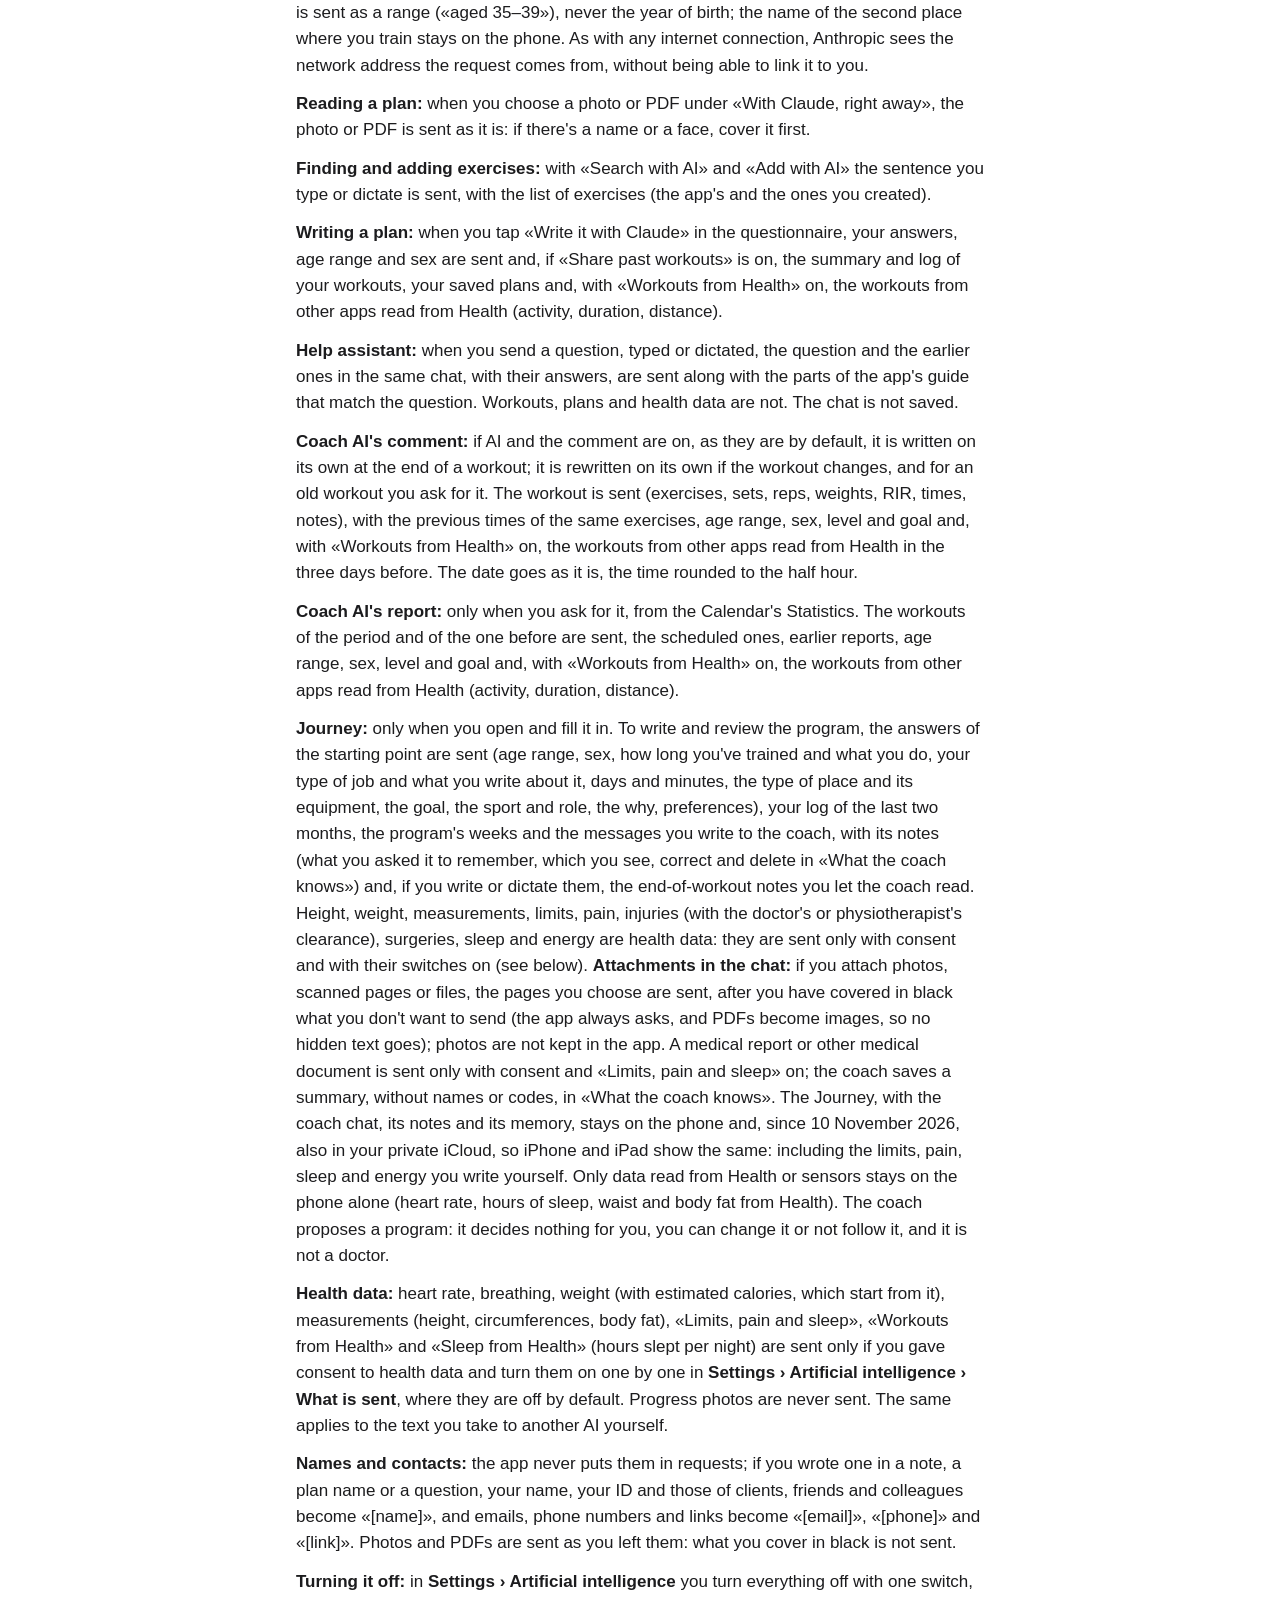
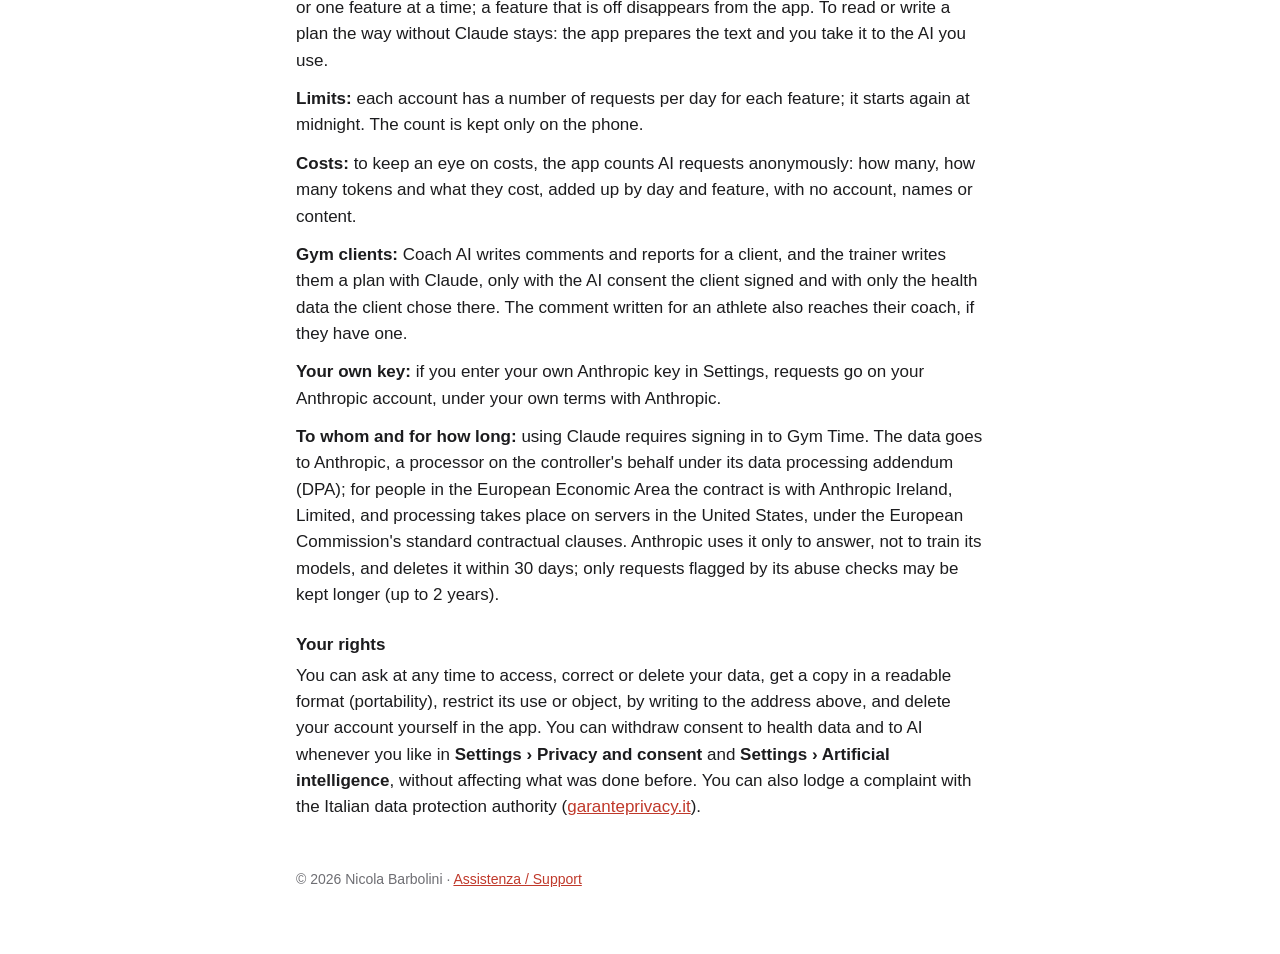
==== commit 6e5f99af: "Uso dell'app per account (activity/{uid}, regola pubblicata con quelle di Eat Time che mancavano in " ====
--- a/privacy.html
+++ b/privacy.html
@@ -10,7 +10,7 @@
 <main>
 <nav><a href="index.html">Assistenza</a><a href="privacy.html">Privacy</a><a href="#english">English</a></nav>
 <h1>Informativa sulla privacy</h1>
-<p class="sotto">Gym Time · aggiornata il 10 novembre 2026</p>
+<p class="sotto">Gym Time · aggiornata il 15 novembre 2026</p>
 
 <p>Gym Time non mostra pubblicità e non usa servizi di analisi o di tracciamento.</p>
 
@@ -26,6 +26,14 @@
 riconoscerti su tutti i tuoi dispositivi, e restano finché non elimini l'account da
 <strong>Impostazioni › Profilo e account</strong>. Eliminandolo spariscono dal server anche il tuo
 ID pubblico, i codici dati agli amici e il tuo posto nei club.</p>
+
+<h3>Quanto usi l'app</h3>
+<p>Con l'account fatto, l'app tiene per ogni giorno quattro numeri: quanto tempo è rimasta aperta,
+quante volte l'hai aperta, quanti allenamenti hai salvato e quante richieste hai fatto all'IA. Niente
+di quello che guardi o scrivi, niente ore, niente allenamenti né dati sulla salute. Stanno su Google
+Firebase (Firestore, server in Europa), legati al tuo account, e li vede solo il titolare, per capire
+come si usa l'app, quanto costa farla funzionare e chi la prova davvero (interesse legittimo). Si
+cancellano quando elimini l'account.</p>
 
 <h3>Protezione da richieste false</h3>
 <p>Per assicurarsi che a Firebase scriva solo la vera app, il telefono usa App Attest di Apple e
@@ -253,6 +261,13 @@
 you on your devices, and are kept until you delete the account in <strong>Settings › Profile &amp;
 account</strong>. Deleting it also removes your public ID, the codes given to friends and your place in
 clubs from the server.</p>
+<h3>How much you use the app</h3>
+<p>With an account, the app keeps four numbers for each day: how long it stayed open, how many times
+you opened it, how many workouts you saved and how many requests you made to the AI. Nothing of what
+you look at or write, no times of day, no workouts or health data. They are stored on Google Firebase
+(Firestore, servers in Europe), tied to your account, and only the data controller sees them, to
+understand how the app is used, what it costs to run and who is really testing it (legitimate interest).
+They are deleted when you delete the account.</p>
 <h3>Protection against fake requests</h3>
 <p>To make sure only the real app writes to Firebase, the phone uses Apple's App Attest and Google's
 Firebase App Check: a check that the device and the app are genuine. It sends no data about you or
